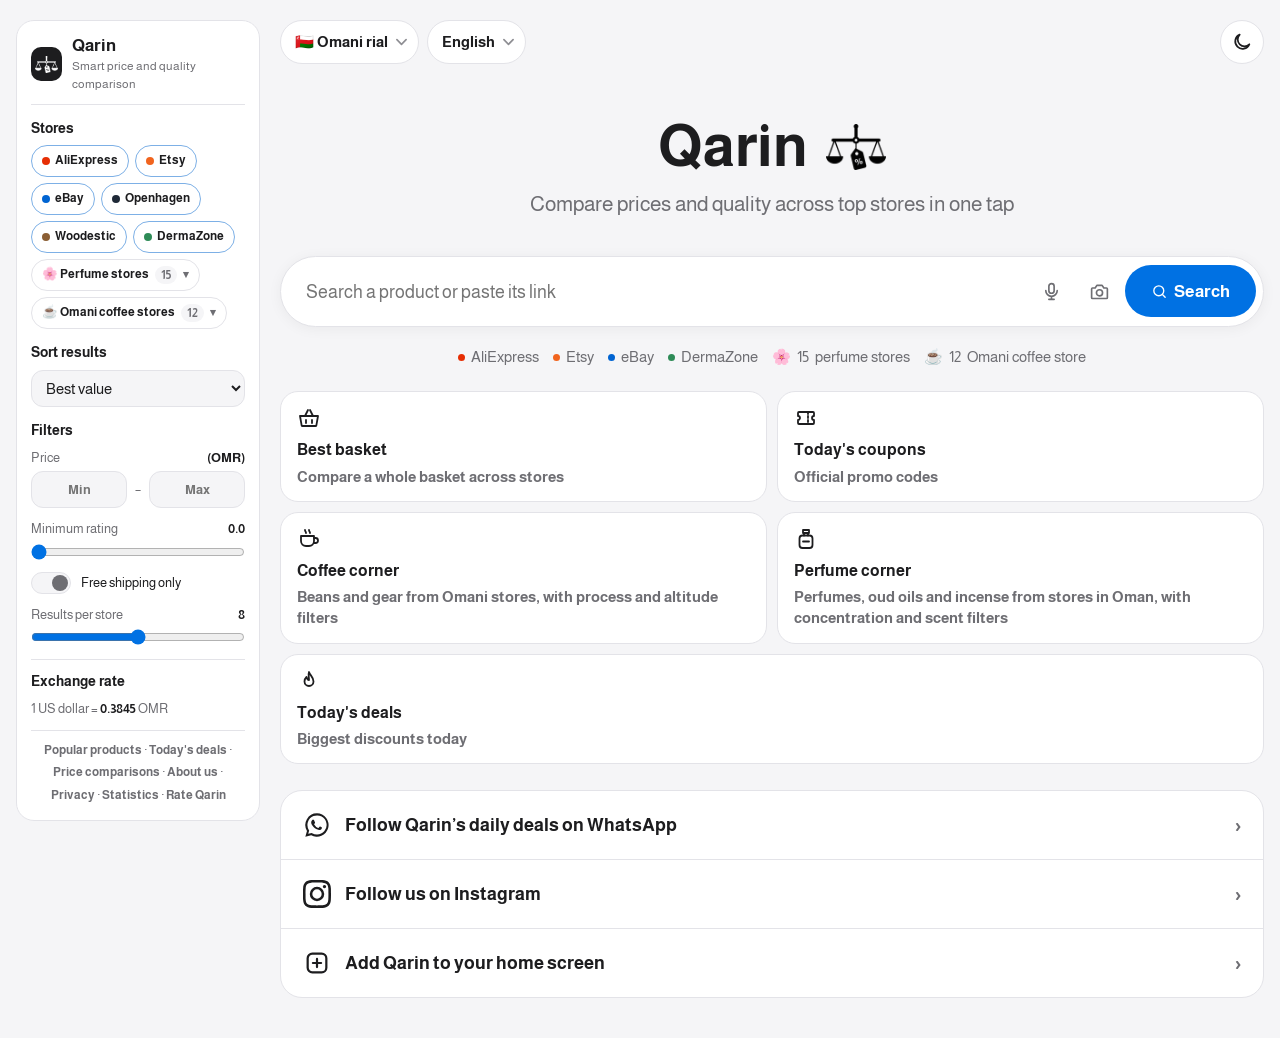
==== index.html @ decebd00 "Exclusive store codes: coupons_local.json is pinned at the top of the coupons page and shown on that" ====
<!doctype html>
<html lang="ar" dir="rtl">
<head>
<meta charset="utf-8">
<meta name="viewport" content="width=device-width,initial-scale=1,viewport-fit=cover">
<meta name="mitgo-verification" content="ad1a1e9a-a5c5-4615-ae72-e39fe8fcf711" />
<style>:root{color-scheme:light;box-sizing:border-box;padding-top:env(safe-area-inset-top,0px);padding-bottom:env(safe-area-inset-bottom,0px)}html{scroll-padding-top:env(safe-area-inset-top,0px)}body{margin:0;padding:0;font:14px -apple-system,BlinkMacSystemFont,sans-serif;background:#fff;color:#000}img{max-width:100%}[hidden]:not([hidden=until-found i]){display:none!important}</style>
<title>قارِن | قارن أسعار علي إكسبريس وإيباي وإتسي بضغطة</title>
<meta name="description" content="قارِن: ابحث مرة وحدة وقارن الأسعار والجودة في علي إكسبرس وإيباي وإتسي، واحصل على الخيار الأفضل.">
<link rel="canonical" href="https://abtkar2011-bot.github.io/Qarin/">
<script type="application/ld+json">{"@context": "https://schema.org", "@type": "WebSite", "name": "قارِن", "alternateName": "Qarin", "url": "https://abtkar2011-bot.github.io/Qarin/", "inLanguage": "ar", "potentialAction": {"@type": "SearchAction", "target": "https://abtkar2011-bot.github.io/Qarin/?q={search_term_string}", "query-input": "required name=search_term_string"}}</script>
<meta property="og:title" content="قارِن — قارن الأسعار في علي إكسبرس وإيباي وإتسي">
<meta property="og:description" content="ابحث بالعربي مرة وحدة، وقارن الأسعار والتقييمات في ملايين المنتجات، واحصل على الخيار الأفضل.">
<meta property="og:image" content="https://abtkar2011-bot.github.io/Qarin/icons/icon-512.png">
<meta property="og:url" content="https://abtkar2011-bot.github.io/Qarin/">
<meta property="og:locale" content="ar_AR">
<link rel="preconnect" href="https://fonts.googleapis.com">
<link rel="preconnect" href="https://fonts.gstatic.com" crossorigin>
<link rel="stylesheet" href="https://fonts.googleapis.com/css2?family=Almarai:wght@300;400;700;800&display=swap">
<link rel="manifest" href="manifest.webmanifest">
<meta name="theme-color" content="#F5F5F7" media="(prefers-color-scheme: light)">
<meta name="theme-color" content="#000000" media="(prefers-color-scheme: dark)">
<script>try{var qt=localStorage.getItem('qarin.theme');if(qt==='light'||qt==='dark'){document.documentElement.setAttribute('data-theme',qt);document.querySelectorAll('meta[name="theme-color"]').forEach(function(m){m.content=qt==='dark'?'#000000':'#F5F5F7';});}}catch(e){}</script>
<link rel="icon" href="icons/favicon-32.png?v=5" sizes="32x32" type="image/png">
<link rel="apple-touch-icon" sizes="180x180" href="https://abtkar2011-bot.github.io/Qarin/icons/apple-touch-icon.png?v=5">
<meta name="apple-mobile-web-app-capable" content="yes">
<meta name="mobile-web-app-capable" content="yes">
<meta name="apple-mobile-web-app-title" content="قارِن">
<meta name="apple-mobile-web-app-status-bar-style" content="default">
<style>
/* التخطيط: شريط فلاتر ثابت على اليمين + منطقة نتائج؛ على الجوال تصبح الفلاتر درجًا منزلقًا */
:root {
  --bg: #F5F5F7;
  --surface: #FFFFFF;
  --surface-2: #F5F5F7;
  --fg: #1D1D1F;
  --muted: #6E6E73;
  --line: #E3E3E8;
  --accent: #0071E3;
  --accent-strong: #0066CC;
  --hot: #BF4800;
  --pink: #6E6E73;
  --gold: #1D1D1F;
  --good: #248A3D;
  --bad: #D70015;
  --notice-bg: #FFFFFF;
  --notice-fg: #424245;
  --notice-line: #E3E3E8;
  --best-1: #FFFFFF;
  --best-2: #FFFFFF;
  --best-line: #0071E3;
  --reason-bg: #F5F5F7;
  --reason-fg: #424245;
  --skel-1: #EDEDF0;
  --skel-2: #F7F7F9;
  --star-off: #D2D2D7;
  --star-on: #1D1D1F;
  --tint-1: #F2F2F5;
  --tint-2: #F2F2F5;
  --tint-3: #F2F2F5;
  --tint-4: #F2F2F5;
  --scrim: rgba(0, 0, 0, 0.32);
  --shadow: 0 1px 2px rgba(0, 0, 0, 0.04);
  --shadow-hover: 0 10px 30px rgba(0, 0, 0, 0.10);
  --glass: rgba(255, 255, 255, 0.82);
  --mark-filter: brightness(0);
  --logo-bg: #1D1D1F;
  --font: 'Almarai', -apple-system, BlinkMacSystemFont, 'Segoe UI', 'Noto Sans Arabic', Tahoma, sans-serif;
  --radius: 18px;
}
@media (prefers-color-scheme: dark) {
  :root:not([data-theme="light"]) {
    --bg: #000000; --surface: #1C1C1E; --surface-2: #2C2C2E; --fg: #F5F5F7; --muted: #A1A1A6;
    --line: #38383A; --accent: #2997FF; --accent-strong: #2997FF; --hot: #FF9F0A; --pink: #A1A1A6; --gold: #F5F5F7;
    --good: #30D158; --bad: #FF453A; --notice-bg: #1C1C1E; --notice-fg: #D1D1D6; --notice-line: #38383A;
    --best-1: #1C1C1E; --best-2: #1C1C1E; --best-line: #2997FF; --reason-bg: #2C2C2E; --reason-fg: #D1D1D6;
    --skel-1: #1C1C1E; --skel-2: #2C2C2E; --star-off: #48484A; --star-on: #F5F5F7; --tint-1: #2C2C2E; --tint-2: #2C2C2E;
    --tint-3: #2C2C2E; --tint-4: #2C2C2E; --scrim: rgba(0, 0, 0, 0.6);
    --shadow: none; --shadow-hover: 0 10px 30px rgba(0, 0, 0, 0.5); --glass: rgba(44, 44, 46, 0.82);
    --mark-filter: none; --logo-bg: #2C2C2E;
    color-scheme: dark;
  }
}
:root[data-theme="dark"] {
  --bg: #000000; --surface: #1C1C1E; --surface-2: #2C2C2E; --fg: #F5F5F7; --muted: #A1A1A6;
  --line: #38383A; --accent: #2997FF; --accent-strong: #2997FF; --hot: #FF9F0A; --pink: #A1A1A6; --gold: #F5F5F7;
  --good: #30D158; --bad: #FF453A; --notice-bg: #1C1C1E; --notice-fg: #D1D1D6; --notice-line: #38383A;
  --best-1: #1C1C1E; --best-2: #1C1C1E; --best-line: #2997FF; --reason-bg: #2C2C2E; --reason-fg: #D1D1D6;
  --skel-1: #1C1C1E; --skel-2: #2C2C2E; --star-off: #48484A; --star-on: #F5F5F7; --tint-1: #2C2C2E; --tint-2: #2C2C2E;
  --tint-3: #2C2C2E; --tint-4: #2C2C2E; --scrim: rgba(0, 0, 0, 0.6);
  --shadow: none; --shadow-hover: 0 10px 30px rgba(0, 0, 0, 0.5); --glass: rgba(44, 44, 46, 0.82);
  --mark-filter: none; --logo-bg: #2C2C2E;
  color-scheme: dark;
}

* { box-sizing: border-box; }
body { background: var(--bg); color: var(--fg); font-family: var(--font); font-size: 15px; line-height: 1.6; }
button, input, select { font: inherit; color: inherit; }
a { color: inherit; }
:focus-visible { outline: 2px solid var(--accent); outline-offset: 2px; }
.num, .price, .kpi b, td.n { font-variant-numeric: tabular-nums; }

.app {
  direction: rtl; max-width: 1360px; margin: 0 auto;
  padding-block: 20px 40px;
  padding-left: max(16px, env(safe-area-inset-left, 0px));
  padding-right: max(16px, env(safe-area-inset-right, 0px));
  display: grid; grid-template-columns: 244px minmax(0, 1fr); gap: 20px; align-items: start;
}
.main { min-width: 0; display: flex; flex-direction: column; gap: 16px; }

/* ---------- الشريط الجانبي ---------- */
.sidebar {
  position: sticky; top: calc(env(safe-area-inset-top, 0px) + 16px);
  background: var(--surface); border: 1px solid var(--line); border-radius: var(--radius);
  padding: 14px; display: flex; flex-direction: column; gap: 12px;
  max-height: calc(100vh - 32px); overflow-y: auto; scrollbar-width: thin;
}
.side-head { display: flex; align-items: center; justify-content: space-between; gap: 10px; padding-bottom: 10px; border-bottom: 1px solid var(--line); }
.brand { display: flex; align-items: center; gap: 10px; }
.brand .logo { width: 34px; height: 34px; border-radius: 10px; display: grid; place-items: center; font-size: 22px; background: var(--logo-bg); }
.brand .logo img { width: 23px; height: auto; display: block; }
.h1-mark { height: .8em; width: auto; vertical-align: -0.06em; margin-inline-start: .12em; filter: var(--mark-filter); }
.brand b { display: block; font-size: 1.05rem; font-weight: 700; line-height: 1.3; }
.brand small { display: block; font-size: 0.72rem; color: var(--muted); }
.icon-btn { display: none; width: 36px; height: 36px; border-radius: 10px; border: 1px solid var(--line); background: var(--surface-2); cursor: pointer; }
.side-sec { display: flex; flex-direction: column; gap: 6px; }
.side-sec h3 { margin: 0; font-size: 0.88rem; font-weight: 700; }
.side-sec .field + .field, .side-sec .field + .switch, .side-sec .switch + .field { margin-top: 4px; }
/* المتاجر: حبوب صغيرة تلتف (٨ متاجر بدون ما يطول الشريط الجانبي) */
.checks { display: flex; flex-wrap: wrap; gap: 6px; }
.check {
  position: relative; display: inline-flex; align-items: center; gap: 5px; padding: 5px 10px; border: 1px solid var(--line);
  border-radius: 999px; cursor: pointer; font-size: 0.78rem; font-weight: 600; background: var(--surface); white-space: nowrap;
}
/* المربع نفسه شفاف ومغطي الحبة كاملة (الضغط في أي مكان يشغّل/يطفي المتجر) */
.check input { position: absolute; inset: 0; width: 100%; height: 100%; margin: 0; opacity: 0; cursor: pointer; }
.check:has(input:checked) { border-color: color-mix(in srgb, var(--accent) 45%, var(--line)); }
.check:has(input:not(:checked)) { color: var(--muted); background: var(--surface-2); text-decoration: line-through; }
.check:has(input:not(:checked)) .dot { opacity: .35; }
.check:has(input:focus-visible) { outline: 2px solid var(--accent); outline-offset: 2px; }
.check-group { flex-basis: 100%; }
.check-group > summary { list-style: none; cursor: pointer; display: inline-flex; align-items: center; gap: 6px; padding: 5px 10px; border: 1px solid var(--line); border-radius: 999px; font-size: 0.78rem; font-weight: 600; background: var(--surface); }
.check-group > summary::-webkit-details-marker { display: none; }
.check-group > summary::after { content: '▾'; color: var(--muted); font-size: 0.7rem; }
.check-group[open] > summary::after { content: '▴'; }
.check-group > summary b { background: var(--surface-2); color: var(--muted); border-radius: 999px; padding: 0 6px; font-size: 0.72rem; }
.check-group:has(input:not(:checked)) > summary b { background: color-mix(in srgb, var(--accent) 15%, transparent); color: var(--accent); }
.check-group > .checks { margin-top: 6px; }
.check .dot { width: 8px; height: 8px; border-radius: 50%; flex: none; }
select {
  width: 100%; padding: 8px 10px; border-radius: 12px; border: 1px solid var(--line); background: var(--surface-2);
}
.field { display: flex; flex-direction: column; gap: 2px; font-size: 0.84rem; }
.field > span { display: flex; justify-content: space-between; color: var(--muted); }
.field > span b { color: var(--fg); }
input[type="range"] { width: 100%; accent-color: var(--accent); margin: 2px 0; }
.pr-row { display: flex; align-items: center; gap: 8px; }
.pr-in { flex: 1; min-width: 0; width: 100%; padding: 7px 8px; border-radius: 12px; border: 1px solid var(--line); background: var(--surface-2); color: var(--fg); font: inherit; font-weight: 700; text-align: center; }
.pr-in:focus { outline: 2px solid var(--accent); outline-offset: 1px; }
.pr-dash { color: var(--muted); flex: none; }
.pr-clear { align-self: flex-start; border: 0; background: transparent; color: var(--accent-strong); font: inherit; font-size: 0.82rem; font-weight: 700; cursor: pointer; padding: 2px 0; }
.partner-bar { display: flex; align-items: center; justify-content: space-between; gap: 12px; background: var(--surface); border: 1px solid var(--line); border-radius: 16px; padding: 10px 12px 10px 14px; }
.partner-bar .pb-t { display: flex; align-items: center; gap: 10px; min-width: 0; }
.partner-bar .pb-t i { width: 10px; height: 10px; border-radius: 50%; flex: none; }
.partner-bar .pb-t b { display: block; font-size: 0.95rem; }
.partner-bar .pb-t small { display: block; font-size: 0.8rem; color: var(--muted); line-height: 1.4; }
.partner-bar a { flex: none; background: var(--accent); color: #fff; text-decoration: none; font-weight: 700; font-size: 0.88rem; padding: 8px 16px; border-radius: 999px; }
.pr-note { display: flex; align-items: center; gap: 8px; flex-wrap: wrap; background: var(--surface); border: 1px solid var(--line); border-radius: 12px; padding: 8px 12px; font-size: 0.9rem; }
.pr-note button { border: 0; background: var(--accent); color: #fff; border-radius: 99px; padding: 4px 12px; font: inherit; font-size: 0.82rem; font-weight: 700; cursor: pointer; }
.range-ends { display: flex; justify-content: space-between; align-items: center; font-size: 0.78rem; color: var(--muted); }
.range-ends b { color: var(--accent-strong); font-size: 0.88rem; }
.switch { display: flex; align-items: center; gap: 10px; cursor: pointer; font-size: 0.84rem; }
.switch input { position: absolute; opacity: 0; width: 1px; height: 1px; }
.switch .track { width: 40px; height: 22px; border-radius: 99px; background: var(--surface-2); border: 1px solid var(--line); position: relative; flex: none; transition: background 0.15s; }
.switch .track::after { content: ""; position: absolute; top: 2px; right: 2px; width: 16px; height: 16px; border-radius: 50%; background: var(--muted); transition: transform 0.15s, background 0.15s; }
.switch input:checked + .track { background: var(--accent); border-color: var(--accent); }
.switch input:checked + .track::after { transform: translateX(-18px); background: #fff; }
.switch input:focus-visible + .track { outline: 2px solid var(--accent); outline-offset: 2px; }
.rate-box { background: var(--surface-2); border: 0; border-radius: 14px; padding: 10px 12px; font-size: 0.86rem; line-height: 1.9; }
.side-fx { padding-top: 10px; border-top: 1px solid var(--line); }
.side-fx .rate-box { background: transparent; padding: 0; font-size: 0.8rem; line-height: 1.5; color: var(--muted); }
.side-fx .rate-box b { color: var(--fg); }
.rate-box small { color: var(--muted); display: block; line-height: 1.5; }
.src-row { display: flex; justify-content: space-between; align-items: center; padding: 5px 0; border-bottom: 1px solid var(--line); font-size: 0.88rem; }
.src-row:last-child { border-bottom: 0; }
.pill-demo { padding: 2px 10px; border-radius: 999px; font-size: 0.74rem; font-weight: 700; background: var(--reason-bg); color: var(--reason-fg); }
.hint { margin: 4px 0 0; font-size: 0.78rem; color: var(--muted); line-height: 1.6; }
.scrim { display: none; }

/* ---------- الواجهة الرئيسية ---------- */
.hero { position: relative; padding: 14px 16px 2px; color: var(--fg); text-align: center; }
.hero h1 { margin: 0 0 6px; font-size: 3rem; font-weight: 700; line-height: 1.2; text-wrap: balance; }
.hero p { margin: 0 auto 6px; font-size: 1.15rem; color: var(--muted); max-width: 46ch; line-height: 1.65; text-wrap: pretty; }
.hero .chips { display: flex; flex-wrap: wrap; justify-content: center; gap: 8px; }
.hero .chip { background: var(--surface); border: 1px solid var(--line); color: var(--fg); padding: 4px 13px; border-radius: 999px; font-size: 0.86rem; font-weight: 600; display: inline-flex; align-items: center; gap: 7px; }
.hero .chip i { width: 7px; height: 7px; border-radius: 50%; }
.top-bar { display: flex; align-items: center; justify-content: space-between; gap: 10px; }
.top-sel { display: flex; gap: 8px; min-width: 0; }
.mini-sel { display: block; min-width: 0; }
.mini-sel select { -webkit-appearance: none; appearance: none; display: block; width: auto; min-width: 0; max-width: 44vw; font: inherit; font-size: 0.86rem; font-weight: 600; color: var(--fg); border: 1px solid var(--line); border-radius: 999px; padding: 7px 12px 7px 28px; cursor: pointer; text-overflow: ellipsis;
  background: var(--surface) url("data:image/svg+xml,%3Csvg xmlns='http://www.w3.org/2000/svg' viewBox='0 0 12 8'%3E%3Cpath d='M1 1.5 6 6.5l5-5' fill='none' stroke='%238E8E93' stroke-width='1.8' stroke-linecap='round' stroke-linejoin='round'/%3E%3C/svg%3E") no-repeat left 11px center / 11px 8px; }
.mini-sel select { field-sizing: content; }
@supports not (field-sizing: content) { #langSel { width: 7.6em; } #curSel { width: 10.2em; } }
html[dir="ltr"] .mini-sel select { padding: 7px 28px 7px 12px; background-position: right 11px center; }
.src-line { display: flex; flex-wrap: wrap; justify-content: center; align-items: center; gap: 4px 14px; font-size: 0.84rem; color: var(--muted); margin-top: -4px; }
.src-line > span { display: inline-flex; align-items: center; gap: 6px; }
.src-line .src-n { flex-basis: 100%; justify-content: center; }
.follow { background: var(--surface); border: 1px solid var(--line); border-radius: 18px; overflow: hidden; margin-top: 4px; }
.follow-list { display: flex; flex-direction: column; }
.follow-list a { display: flex; align-items: center; gap: 12px; padding: 14px 16px; color: var(--fg); text-decoration: none; font-weight: 700; font-size: 0.95rem; }
.follow-list a + a { border-top: 1px solid var(--line); }
.follow-list a svg { width: 22px; height: 22px; flex: none; color: var(--fg); }
.follow-list a::after { content: "‹"; margin-inline-start: auto; color: var(--muted); font-size: 1.3rem; line-height: 1; }
html[dir="ltr"] .follow-list a::after { content: "›"; }
.follow-list a:active { background: var(--surface-2); }
.pre-search .filters-toggle { display: none !important; }
.theme-btn { flex: none; width: 38px; height: 38px; border-radius: 50%; border: 1px solid var(--line); background: var(--surface); color: var(--fg); display: grid; place-items: center; cursor: pointer; padding: 0; transition: transform .2s ease; }
.theme-btn:active { transform: scale(.92); }
.theme-btn svg { width: 19px; height: 19px; }
.hero-links { display: flex; flex-wrap: wrap; justify-content: center; gap: 8px; margin-top: 14px; }

.search-row { display: flex; gap: 14px; align-items: flex-end; flex-wrap: wrap; }
.search {
  flex: 1 1 420px; min-width: 0; display: flex; align-items: center; gap: 4px; padding: 5px; border-radius: 999px;
  background: var(--surface); border: 1px solid var(--line); box-shadow: 0 2px 14px rgba(0, 0, 0, 0.05); transition: border-color .15s, box-shadow .15s;
}
.search:focus-within { border-color: var(--accent); box-shadow: 0 0 0 3px rgba(0, 113, 227, 0.16); }
.search input:focus, .search input:focus-visible { outline: none; }
.search input {
  flex: 1; min-width: 0; padding: 10px 14px; border-radius: 999px; border: 0;
  background: transparent; font-size: 1.05rem;
}
.btn-primary {
  border: 0; border-radius: 999px; padding: 0 22px; font-weight: 600; font-size: 1rem; color: #FFFFFF; cursor: pointer;
  background: var(--accent); white-space: nowrap; display: inline-flex; align-items: center; justify-content: center; gap: 6px;
}
.btn-primary:hover { filter: brightness(1.08); }
.search .btn-primary { height: 44px; min-width: 44px; }
.btn-primary svg, .filters-toggle svg, .dock svg { width: 17px; height: 17px; flex: none; }
.currency { display: flex; flex-direction: column; gap: 6px; flex: 0 1 auto; }
.currency .lbl { font-size: 0.85rem; font-weight: 700; color: var(--muted); }
html[dir="ltr"] .app, html[dir="ltr"] .dock, html[dir="ltr"] .cmp-bar, html[dir="ltr"] .modal, html[dir="ltr"] .toast { direction: ltr; }
.cur-sel { font: inherit; font-weight: 700; padding: 10px 14px; border-radius: 14px; background: var(--surface); color: var(--fg); border: 1px solid var(--line); cursor: pointer; min-width: 190px; }
.seg { display: flex; padding: 4px; gap: 4px; border-radius: 14px; background: var(--surface); border: 1px solid var(--line); }
.seg button { border: 0; background: transparent; padding: 9px 14px; border-radius: 10px; cursor: pointer; font-weight: 700; white-space: nowrap; color: var(--muted); }
.seg button[aria-checked="true"] { background: var(--fg); color: var(--surface); }
.suggest { display: flex; align-items: center; gap: 8px; flex-wrap: wrap; }
.suggest > span { color: var(--muted); font-size: 0.9rem; font-weight: 700; }
.chips-row { display: flex; flex-wrap: wrap; gap: 8px; }
.chip-btn { padding: 6px 14px; border-radius: 999px; border: 1px solid var(--line); background: var(--surface); cursor: pointer; font-weight: 600; font-size: 0.9rem; }
.chip-btn:hover, .chip-btn.on { border-color: var(--accent); color: var(--accent-strong); }
.filters-toggle { display: none; align-items: center; gap: 6px; margin-inline-start: auto; padding: 7px 14px; border-radius: 999px; border: 1px solid var(--line); background: var(--surface); font-weight: 700; cursor: pointer; }

/* ---------- حالة البحث ---------- */
.status { background: var(--surface); border: 1px solid var(--line); border-radius: 16px; padding: 12px 16px; display: flex; flex-direction: column; gap: 6px; }
.status.done { flex-direction: row; align-items: center; gap: 8px; font-weight: 700; font-size: 0.92rem; }
.status .row { display: flex; align-items: center; gap: 10px; font-size: 0.92rem; }
.status .ok { color: var(--good); font-weight: 700; }
.spinner { width: 16px; height: 16px; border-radius: 50%; border: 2px solid var(--line); border-top-color: var(--accent); animation: spin 0.8s linear infinite; flex: none; }
@keyframes spin { to { transform: rotate(360deg); } }
.status.warn { background: var(--notice-bg); border-color: var(--notice-line); color: var(--notice-fg); }

/* ---------- العناوين والتنبيهات ---------- */
.section-title { display: flex; align-items: baseline; gap: 10px; flex-wrap: wrap; }
.section-title h2 { margin: 0; font-size: 1.45rem; font-weight: 700; text-wrap: balance; }
.section-title span { color: var(--muted); font-size: 0.95rem; }
.notice { display: flex; gap: 10px; align-items: flex-start; background: var(--notice-bg); border: 1px solid var(--notice-line); color: var(--notice-fg); border-radius: 14px; padding: 10px 14px; font-size: 0.9rem; line-height: 1.7; }
.empty { background: var(--surface); border: 1px dashed var(--line); border-radius: 16px; padding: 22px; text-align: center; color: var(--muted); }

/* ---------- الخيار الأفضل ---------- */
.best-card {
  display: grid; grid-template-columns: 300px minmax(0, 1fr); gap: 22px;
  background: var(--surface); border: 0; border-radius: 24px; padding: 18px; box-shadow: var(--shadow);
}
.best-card .img { position: relative; border-radius: 16px; background: var(--surface-2); overflow: hidden; min-height: 210px; max-width: 100%; }
.best-card .img img { width: 100%; height: 100%; object-fit: cover; display: block; }
.best-card .body { min-width: 0; display: flex; flex-direction: column; gap: 8px; align-items: flex-start; }
.ribbon { display: inline-block; color: var(--hot); font-weight: 600; font-size: 0.92rem; }
.best-card h3 { margin: 4px 0 0; font-size: 1.35rem; font-weight: 700; line-height: 1.5; text-wrap: balance; }
.reason { color: var(--reason-fg); background: var(--reason-bg); border-radius: 12px; padding: 8px 12px; font-size: 0.92rem; }
.best-card .row { display: flex; flex-wrap: wrap; gap: 8px 18px; align-items: center; }
.big-price { font-size: 2rem; font-weight: 700; color: var(--fg); }
.best-card .meta { color: var(--muted); font-size: 0.9rem; }

/* ---------- الإحصاءات ---------- */
.kpis { display: grid; grid-template-columns: repeat(4, minmax(0, 1fr)); gap: 14px; }
.kpi { background: var(--surface); border: 1px solid var(--line); border-radius: var(--radius); padding: 14px 16px; display: flex; gap: 12px; align-items: center; min-width: 0; }
.kpi .ico { display: none; }
.kpi small { display: block; color: var(--muted); font-size: 0.82rem; font-weight: 600; }
.kpi b { display: block; font-size: 1.22rem; font-weight: 700; }
.kpi em { font-style: normal; color: var(--muted); font-size: 0.78rem; }

/* ---------- التبويبات ---------- */
.tabs { display: flex; gap: 6px; border-bottom: 1px solid var(--line); overflow-x: auto; }
.tab { border: 0; background: transparent; padding: 10px 14px; font-weight: 600; font-size: 1rem; color: var(--muted); cursor: pointer; border-bottom: 2px solid transparent; white-space: nowrap; }
.tab[aria-selected="true"] { color: var(--fg); border-bottom-color: var(--fg); }
.panel { display: none; }
.panel.on { display: block; }

/* ---------- بطاقات المنتجات ---------- */
.grid { display: grid; grid-template-columns: repeat(auto-fill, minmax(232px, 1fr)); gap: 16px; margin-top: 14px; }
.pcard { position: relative; display: flex; flex-direction: column; background: var(--surface); border: 1px solid transparent; border-radius: var(--radius); overflow: hidden; box-shadow: var(--shadow); transition: transform 0.18s ease, box-shadow 0.18s ease; min-width: 0; }
@media (hover: hover) { .pcard:hover { transform: translateY(-3px); box-shadow: var(--shadow-hover); } }
.pcard.is-best { border-color: var(--best-line); }
.pcard .img { position: relative; aspect-ratio: 4 / 3; max-width: 100%; overflow: hidden; background: var(--surface-2); }
.pcard .img img { width: 100%; height: 100%; object-fit: cover; display: block; }
.plat { position: absolute; top: 10px; right: 10px; display: inline-flex; align-items: center; gap: 6px; padding: 3px 10px; border-radius: 999px; font-size: 0.76rem; font-weight: 600; background: var(--glass); color: var(--fg); -webkit-backdrop-filter: saturate(180%) blur(14px); backdrop-filter: saturate(180%) blur(14px); box-shadow: 0 1px 3px rgba(0, 0, 0, 0.10); }
.plat i, .pstore i, .src-line i, .dot-i { width: 7px; height: 7px; border-radius: 50%; flex: none; display: inline-block; }
.plat.inline { position: static; background: var(--surface-2); box-shadow: none; -webkit-backdrop-filter: none; backdrop-filter: none; }
.pstore { display: flex; align-items: center; gap: 6px; font-size: 0.76rem; font-weight: 600; color: var(--muted); }
.disc { position: absolute; top: 10px; left: 10px; background: var(--glass); color: var(--hot); -webkit-backdrop-filter: blur(14px); backdrop-filter: blur(14px); box-shadow: 0 1px 3px rgba(0, 0, 0, 0.10); direction: ltr; padding: 3px 9px; border-radius: 999px; font-size: 0.78rem; font-weight: 700; }
.disc.static { position: static; background: transparent; box-shadow: none; padding: 0; -webkit-backdrop-filter: none; backdrop-filter: none; }
.badges { position: absolute; bottom: 8px; right: 8px; left: 8px; display: flex; flex-wrap: wrap; gap: 6px; }
.badge { padding: 3px 10px; border-radius: 999px; font-size: 0.74rem; font-weight: 600; color: var(--fg); background: var(--glass); -webkit-backdrop-filter: saturate(180%) blur(14px); backdrop-filter: saturate(180%) blur(14px); box-shadow: 0 1px 3px rgba(0, 0, 0, 0.10); }
.badge.best { color: var(--hot); }
.pbody { padding: 12px 14px 14px; display: flex; flex-direction: column; gap: 7px; flex: 1; }
.ptitle { font-weight: 600; font-size: 0.95rem; line-height: 1.55; min-height: 2.9em; display: -webkit-box; -webkit-line-clamp: 2; -webkit-box-orient: vertical; overflow: hidden; }
.rating { display: flex; align-items: center; gap: 6px; font-size: 0.85rem; color: var(--muted); flex-wrap: wrap; }
.rating b { color: var(--fg); }
.stars { --r: 0%; position: relative; display: inline-block; font-size: 15px; line-height: 1; letter-spacing: 1px; }
.stars::before { content: "★★★★★"; color: var(--star-off); }
.stars::after { content: "★★★★★"; position: absolute; top: 0; right: 0; width: var(--r); overflow: hidden; color: var(--star-on); white-space: nowrap; }
.prices { display: flex; align-items: baseline; gap: 8px; flex-wrap: wrap; }
.price { font-size: 1.25rem; font-weight: 700; color: var(--fg); }
.old { color: var(--muted); text-decoration: line-through; font-size: 0.85rem; }
.native { color: var(--muted); font-size: 0.78rem; }
.meta-line { display: flex; gap: 4px 12px; flex-wrap: wrap; font-size: 0.8rem; color: var(--muted); }
.meta-line > span { white-space: nowrap; }
.meta-line .free { color: var(--good); font-weight: 700; }
.rating .ok { color: var(--good); }
.pf { display: flex; flex-wrap: wrap; gap: 4px; font-size: 0.76rem; }
.pf > span { background: var(--surface-2, #F2F2F7); color: var(--fg); border-radius: 999px; padding: 2px 8px; white-space: nowrap; }
.pf > span.c { font-weight: 700; }
.pf > span.u { background: none; color: var(--muted); padding-inline: 2px; }
.score { display: flex; align-items: center; gap: 8px; font-size: 0.78rem; color: var(--muted); }
.bar { flex: 1; height: 5px; background: var(--surface-2); border-radius: 99px; overflow: hidden; }
.bar span { display: block; height: 100%; border-radius: 99px; background: var(--fg); opacity: .75; }
.score b { color: var(--fg); font-size: 0.85rem; }
a.shop-btn { margin-top: auto; display: block; text-align: center; text-decoration: none; font-weight: 600; padding: 9px 12px; border-radius: 999px; font-size: 0.9rem; background: var(--accent); color: #FFFFFF; transition: filter 0.15s ease; }
a.shop-btn:hover { filter: brightness(1.1); }
.best-card a.shop-btn { display: block; padding: 12px 20px; font-size: 1rem; margin-top: 0; }
.best-card .acts-row { display: grid; grid-template-columns: 1fr 1fr; gap: 8px; width: 100%; margin-top: 4px; }
.best-card .acts-row a.shop-btn { grid-column: 1 / -1; order: -1; }
.best-card .acts-row .cart-btn, .best-card .acts-row .share-btn { width: 100%; margin: 0; padding: 11px 12px; border-radius: 999px; }
.skeleton .img, .skeleton .line { background: linear-gradient(90deg, var(--skel-1) 25%, var(--skel-2) 50%, var(--skel-1) 75%); background-size: 200% 100%; animation: shimmer 1.2s infinite; }
.skeleton .line { height: 12px; border-radius: 6px; }
@keyframes shimmer { 0% { background-position: 200% 0; } 100% { background-position: -200% 0; } }

/* ---------- مقارنة المنصات ---------- */
.plat-grid { display: grid; grid-template-columns: repeat(4, minmax(0, 1fr)); gap: 14px; margin-top: 14px; }
.plat-card { background: var(--surface); border: 1px solid var(--line); border-radius: var(--radius); overflow: hidden; min-width: 0; }
.plat-card.winner { border: 2px solid var(--best-line); }
.plat-card .head { border-bottom: 1px solid var(--line); padding: 12px 16px; font-weight: 700; font-size: 1.1rem; display: flex; justify-content: space-between; align-items: center; flex-wrap: wrap; gap: 4px 8px; min-height: 58px; }
.plat-card .head > span:first-child { white-space: nowrap; display: inline-flex; align-items: center; gap: 8px; }
.plat-card .head small { font-weight: 600; font-size: 0.76rem; opacity: 0.85; }
.winner-tag { background: var(--surface-2); color: var(--hot); font-size: 0.74rem; font-weight: 700; padding: 3px 10px; border-radius: 999px; }
.plat-card .stats { padding: 6px 16px 14px; }
.stat { display: flex; justify-content: space-between; gap: 8px; padding: 7px 0; border-bottom: 1px dashed var(--line); font-size: 0.9rem; color: var(--muted); }
.stat b { color: var(--fg); }
.top-item { margin-top: 10px; font-size: 0.82rem; color: var(--muted); line-height: 1.6; }
.top-item b { color: var(--fg); display: block; }
.bars-wrap { display: grid; grid-template-columns: 1fr 1fr; gap: 14px; margin-top: 14px; }
.bars { background: var(--surface); border: 1px solid var(--line); border-radius: var(--radius); padding: 16px 18px; min-width: 0; }
.bars h4 { margin: 0 0 6px; font-size: 1rem; font-weight: 700; }
.bar-row { display: grid; grid-template-columns: 92px minmax(0, 1fr) 90px; gap: 10px; align-items: center; margin: 10px 0; font-size: 0.88rem; }
.bar-row .track { height: 14px; background: var(--surface-2); border-radius: 99px; overflow: hidden; }
.bar-row .fill { height: 100%; border-radius: 99px; }
.bar-row b { text-align: left; }

/* ---------- الجدول ---------- */
.table-wrap { overflow-x: auto; margin-top: 14px; border: 1px solid var(--line); border-radius: 16px; background: var(--surface); }
table { width: 100%; border-collapse: collapse; font-size: 0.88rem; min-width: 860px; }
th, td { padding: 9px 10px; text-align: right; border-bottom: 1px solid var(--line); vertical-align: middle; }
th { background: var(--surface-2); font-weight: 700; white-space: nowrap; position: sticky; top: 0; }
th button { border: 0; background: transparent; font-weight: 700; cursor: pointer; padding: 0; }
th button::after { content: " ↕"; color: var(--muted); font-weight: 400; }
th button[data-dir="1"]::after { content: " ↑"; color: var(--accent); }
th button[data-dir="-1"]::after { content: " ↓"; color: var(--accent); }
tr:last-child td { border-bottom: 0; }
td img { width: 52px; height: 39px; object-fit: cover; border-radius: 8px; display: block; }
td.title { min-width: 220px; font-weight: 600; }
td .bar { width: 80px; display: inline-block; vertical-align: middle; margin-inline-start: 6px; }
td a { color: var(--accent-strong); font-weight: 700; text-decoration: none; white-space: nowrap; }

.footer { text-align: center; color: var(--muted); margin: 10px auto 0; max-width: 640px; display: flex; flex-direction: column; gap: 8px; padding-bottom: 6px; }
.foot-links { font-size: 0.78rem; line-height: 1.9; }
.foot-links a { white-space: nowrap; }
.foot-note { margin: 0; font-size: 0.68rem; line-height: 1.7; opacity: 0.7; }

/* ---------- أزرار البطاقة: المفضلة والمقارنة ---------- */
.card-acts { position: absolute; top: 10px; left: 10px; display: flex; gap: 6px; z-index: 2; }
.card-acts button { width: 32px; height: 32px; border-radius: 50%; border: 0; cursor: pointer; font-size: 16px; display: grid; place-items: center;
  background: var(--glass); color: var(--fg); -webkit-backdrop-filter: saturate(180%) blur(14px); backdrop-filter: saturate(180%) blur(14px); box-shadow: 0 1px 3px rgba(0,0,0,0.12); }
.card-acts button svg { width: 17px; height: 17px; }
.card-acts button.on { background: var(--fg); color: var(--surface); }
.card-acts button.fav.on { background: var(--glass); color: var(--bad); }
.pcard .img .disc { left: auto; right: 10px; top: 10px; }
.xcode { margin-top: 4px; font-size: .8rem; font-weight: 700; color: #1E8E3E; }
.xcode b { background: rgba(52,199,89,.12); border: 1px dashed #34C759; border-radius: 6px; padding: 0 6px; letter-spacing: .5px; }
.hist { display: flex; flex-wrap: wrap; align-items: center; gap: 4px 10px; margin-top: 4px; font-size: 0.8rem; font-weight: 700; }
.hist .h-good { color: var(--good); }
.hist .h-bad { color: var(--bad); }
.hist .spark-wrap { display: inline-flex; align-items: center; gap: 6px; color: var(--muted); font-weight: 500; }
.hist .spark { width: 96px; height: 24px; color: var(--accent); flex: none; }
.fav-fab.has-drop { position: relative; }
.fav-fab.has-drop::after { content: ''; position: absolute; top: 6px; inset-inline-end: 6px; width: 10px; height: 10px; border-radius: 50%; background: #FF3B30; box-shadow: 0 0 0 2px var(--bg); }
.drop-badge { display: inline-block; margin-top: 4px; padding: 2px 10px; border-radius: 999px; background: var(--tint-1); color: var(--good); font-weight: 700; font-size: 0.8rem; }
.no-real { background: var(--notice-bg); border: 1px solid var(--notice-line); color: var(--notice-fg); border-radius: 14px; padding: 10px 14px; font-size: 0.92rem; }

/* ---------- الشريط السفلي والنوافذ ---------- */
.dock { position: fixed; z-index: 60; left: max(16px, env(safe-area-inset-left, 0px)); bottom: calc(16px + env(safe-area-inset-bottom, 0px));
  display: flex; flex-direction: column; gap: 8px; align-items: flex-start; direction: rtl; }
.dock button { display: inline-flex; align-items: center; gap: 6px; cursor: pointer; font: inherit; font-weight: 600; padding: 9px 15px; border-radius: 999px; background: var(--glass); color: var(--fg); border: 1px solid var(--line); -webkit-backdrop-filter: saturate(180%) blur(20px); backdrop-filter: saturate(180%) blur(20px); box-shadow: 0 4px 18px rgba(0, 0, 0, 0.08); }
.dock button .num { min-width: 20px; padding: 0 6px; border-radius: 99px; background: var(--surface-2); font-size: .8rem; line-height: 20px; text-align: center; }
.cmp-bar { position: fixed; z-index: 61; right: 50%; transform: translateX(50%); bottom: calc(16px + env(safe-area-inset-bottom, 0px));
  display: none; gap: 10px; align-items: center; background: var(--fg); color: var(--bg); padding: 8px 10px 8px 16px; border-radius: 999px;
  box-shadow: var(--shadow-hover); direction: rtl; max-width: calc(100vw - 32px); }
.cmp-bar.on { display: flex; white-space: nowrap; }
body.cmp-on .dock { bottom: calc(78px + env(safe-area-inset-bottom, 0px)); }
.cmp-bar button { border: 0; cursor: pointer; font: inherit; font-weight: 700; border-radius: 999px; padding: 8px 14px; }
.cmp-bar .go { background: var(--accent); color: #FFFFFF; }
.cmp-bar .clear { background: transparent; color: inherit; opacity: 0.8; }
.modal { position: fixed; inset: 0; z-index: 80; background: var(--scrim); display: none; align-items: center; justify-content: center; padding: 16px; direction: rtl; }
.modal.on { display: flex; }
.modal .box { background: var(--surface); color: var(--fg); border-radius: 22px; width: min(560px, 100%); max-height: calc(100vh - 32px); overflow: auto; padding: 20px; box-shadow: var(--shadow-hover); }
.modal .box.wide { width: min(920px, 100%); }
.modal h3 { margin: 0 0 10px; font-size: 1.3rem; font-weight: 700; }
.modal .x { float: left; border: 0; background: var(--surface-2); width: 34px; height: 34px; border-radius: 50%; cursor: pointer; font-size: 16px; }
.stars-pick { display: flex; gap: 6px; direction: ltr; justify-content: center; margin: 10px 0 14px; }
.stars-pick button { border: 0; background: none; font-size: 40px; cursor: pointer; color: var(--star-off); padding: 0; line-height: 1; }
.stars-pick button.on { color: var(--gold); }
.opts { display: flex; gap: 8px; flex-wrap: wrap; margin: 8px 0 14px; }
.opts button { border: 1px solid var(--line); background: var(--surface-2); border-radius: 999px; padding: 8px 16px; cursor: pointer; font: inherit; font-weight: 700; }
.opts button.on { background: var(--fg); color: var(--surface); border-color: var(--fg); }
.modal textarea { width: 100%; min-height: 80px; border-radius: 14px; border: 1px solid var(--line); background: var(--surface-2); padding: 10px 12px; font: inherit; color: inherit; resize: vertical; }
.modal .send { width: 100%; margin-top: 12px; padding: 12px; font-size: 1.05rem; }
.modal .muted { color: var(--muted); font-size: 0.88rem; }
.fav-row { display: grid; grid-template-columns: 56px minmax(0, 1fr) auto; gap: 10px; align-items: center; padding: 10px 0; border-bottom: 1px solid var(--line); }
.fav-row img { width: 56px; height: 42px; object-fit: cover; border-radius: 8px; }
.fav-row .t { font-weight: 700; font-size: 0.9rem; overflow: hidden; text-overflow: ellipsis; white-space: nowrap; }
.fav-row .sub { font-size: 0.82rem; color: var(--muted); }
.fav-row .acts { display: flex; gap: 6px; }
.fav-row .acts a, .fav-row .acts button { border: 1px solid var(--line); background: var(--surface-2); border-radius: 10px; padding: 6px 10px; font: inherit; font-size: 0.82rem; font-weight: 700; color: inherit; text-decoration: none; cursor: pointer; }
.up { color: var(--bad); font-weight: 700; } .down { color: var(--good); font-weight: 700; }
.cmp-table { width: 100%; min-width: 0; border-collapse: collapse; font-size: 0.9rem; }
.cmp-table th { position: static; width: 110px; }
.cmp-table td { text-align: center; }
.cmp-table td.win { background: var(--tint-1); font-weight: 700; }
.cmp-table img { width: 100%; max-width: 140px; height: 100px; object-fit: cover; border-radius: 10px; margin: 0 auto; }
.cmp-scroll { overflow-x: auto; }
.cmp-scroll table { min-width: 0; table-layout: fixed; }
.cmp-table td { word-break: break-word; }
/* الجدول التفصيلي: كل الأعمدة، بحجم أصغر عشان يطلع كامل بدون تمرير لليسار */
table.dt { min-width: 0; font-size: .76rem; }
.dt th, .dt td { padding: 7px 5px; }
.dt th { white-space: normal; line-height: 1.2; font-size: .72rem; }
.dt th button { font-size: .72rem; }
.dt td.c-img img { width: 40px; height: 40px; }
.dt td.c-prod { min-width: 110px; }
.dt .t { font-weight: 600; line-height: 1.3; display: -webkit-box; -webkit-line-clamp: 3; -webkit-box-orient: vertical; overflow: hidden; word-break: break-word; }
.dt .plat.inline { font-size: .66rem; padding: 3px 7px; line-height: 1.2; white-space: normal; text-align: center; display: inline-block; }
.dt td.n { white-space: nowrap; }
.dt td .bar { width: 30px; margin-inline-start: 4px; }
.dt .c-go a { font-size: .74rem; }
.dt .lbl { display: none; }
.sr { position: absolute; width: 1px; height: 1px; overflow: hidden; clip: rect(0 0 0 0); white-space: nowrap; }
@media (max-width: 640px) {
  .table-wrap { overflow: visible; }
  .dt, .dt thead, .dt tbody { display: block; width: 100%; }
  .dt thead tr { display: flex; flex-wrap: wrap; gap: 6px; padding: 10px; border-bottom: 1px solid var(--line); }
  .dt thead th { position: static; padding: 0; border: 0; background: none; }
  .dt thead th:not(.s) { display: none; }
  .dt thead th.s button { padding: 6px 12px; border-radius: 999px; background: var(--surface-2); border: 1px solid var(--line); font-size: .8rem; }
  .dt tbody tr { display: grid; grid-template-columns: repeat(3, minmax(0, 1fr)); gap: 8px 10px; padding: 12px; border-bottom: 1px solid var(--line); }
  .dt tbody tr:last-child { border-bottom: 0; }
  .dt tbody td { display: block; padding: 0; border: 0; white-space: normal; }
  .dt tbody td.c-img { grid-column: 3; grid-row: 1; }
  .dt tbody td.c-prod { grid-column: 1 / 3; grid-row: 1; font-size: .85rem; }
  .dt tbody td.c-go { grid-column: 1 / -1; }
  .dt td.c-img img { width: 64px; height: 64px; margin-inline-start: auto; }
  .dt .lbl { display: block; font-size: .72rem; color: var(--muted); font-weight: 600; margin-bottom: 2px; }
  .dt .c-go a { display: block; text-align: center; padding: 9px; border-radius: 10px; background: var(--surface-2); border: 1px solid var(--line); }
  .cmp-table { font-size: .78rem; }
  .cmp-table th { width: 64px; }
  .cmp-table img { height: 70px; }
}
.toast { position: fixed; z-index: 90; top: calc(16px + env(safe-area-inset-top, 0px)); right: 50%; transform: translateX(50%); background: var(--fg); color: var(--bg);
  padding: 10px 18px; border-radius: 999px; font-weight: 700; box-shadow: var(--shadow-hover); display: none; direction: rtl; max-width: calc(100vw - 32px); text-align: center; }
.toast.on { display: block; }
.ask-rate { display: flex; gap: 10px; align-items: center; justify-content: space-between; flex-wrap: wrap; background: var(--surface);
  border: 1px solid var(--line); border-radius: 16px; padding: 12px 16px; font-weight: 600; }
.ask-rate button { border: 0; cursor: pointer; font: inherit; font-weight: 700; border-radius: 999px; padding: 8px 16px; background: var(--accent); color: #FFFFFF; }
.footer a { color: var(--muted); font-weight: 600; text-decoration: none; }
.footer a:hover { color: var(--fg); text-decoration: underline; }
.wa-btn { display: inline-flex; align-items: center; gap: 7px; padding: 8px 16px; border-radius: 999px; background: var(--surface); color: var(--fg); border: 1px solid var(--line); font-weight: 600; font-size: 0.9rem; text-decoration: none; }
.wa-btn svg { width: 18px; height: 18px; color: var(--muted); }
.wa-btn:hover { border-color: var(--muted); }
.inst-bar { position: fixed; z-index: 65; left: 50%; bottom: calc(14px + env(safe-area-inset-bottom, 0px)); transform: translateX(-50%); width: min(560px, calc(100% - 24px)); display: flex; align-items: center; gap: 12px; padding: 12px 10px 12px 14px; border-radius: 20px; background: var(--glass); color: var(--fg); border: 1px solid var(--line); -webkit-backdrop-filter: saturate(180%) blur(20px); backdrop-filter: saturate(180%) blur(20px); box-shadow: 0 12px 40px rgba(0,0,0,.14); animation: ibIn .4s ease-out; direction: rtl; }
.inst-bar img { width: 46px; height: 46px; border-radius: 11px; flex: none; }
.inst-bar .ib-txt { flex: 1; min-width: 0; display: flex; flex-direction: column; gap: 2px; }
.inst-bar b { font-size: 15px; }
.inst-bar small { font-size: 12.5px; color: var(--muted); }
.inst-bar .ib-go { flex: none; border: 0; border-radius: 999px; padding: 9px 16px; font: inherit; font-weight: 600; color: #FFFFFF; background: var(--accent); cursor: pointer; }
.inst-bar .ib-x { flex: none; border: 0; background: transparent; color: var(--muted); font-size: 18px; cursor: pointer; padding: 6px; }
.btn-copy { display: inline-block; text-decoration: none; margin: 10px 0 0 6px; border: 0; border-radius: 999px; padding: 10px 18px; font: inherit; font-weight: 600; color: #fff; background: var(--accent); cursor: pointer; }
@keyframes ibIn { from { opacity: 0; transform: translate(-50%, 24px); } to { opacity: 1; transform: translate(-50%, 0); } }
.footer .etsy-note { font-size: 0.62rem; opacity: 0.55; }
.foot-legal { display: flex; flex-direction: column; gap: 6px; }
.pre-search .foot-legal { display: none; }
#status:empty, #results:empty { display: none; }
.side-links { font-size: 0.74rem; line-height: 1.9; color: var(--muted); text-align: center; padding-top: 8px; border-top: 1px solid var(--line); }
.side-links a { color: var(--muted); text-decoration: none; font-weight: 600; white-space: nowrap; }
.side-links a:hover { color: var(--fg); text-decoration: underline; }
.dock .rate-fab, .dock.only-rate { display: none; }
@media (min-width: 921px) {
  .foot-links { display: none; }
  .pre-search .footer { display: none; }
  /* الآيباد والكمبيوتر: عناصر أكبر تعبّي الشاشة */
  .hero { padding-top: 26px; }
  .hero h1 { font-size: 3.6rem; }
  .hero p { font-size: 1.3rem; margin-bottom: 10px; }
  .search { padding: 7px; }
  .search input { font-size: 1.15rem; padding: 13px 18px; }
  .search .btn-primary { height: 52px; min-width: 52px; padding: 0 26px; font-size: 1.08rem; }
  .img-btn { width: 50px; height: 50px; }
  .img-btn svg { width: 24px; height: 24px; }
  .src-line { font-size: 0.95rem; }
  .tools-row { gap: 14px; }
  .tools-row .tool-btn { padding: 24px 24px 22px; border-radius: 22px; gap: 5px; }
  .tools-row .tool-btn svg { width: 38px; height: 38px; margin-bottom: 8px; }
  .tools-row .tool-btn span { font-size: 1.25rem; }
  .tools-row .tool-btn small { font-size: 0.95rem; }
  .tools-row { grid-template-columns: repeat(4, minmax(0, 1fr)); }
  .tools-row .tool-coffee { grid-column: auto; }
  .follow { border-radius: 22px; }
  .follow-list a { padding: 20px 22px; font-size: 1.1rem; gap: 14px; }
  .follow-list a svg { width: 28px; height: 28px; }
  .mini-sel select { font-size: 0.95rem; padding: 9px 14px 9px 30px; }
  html[dir="ltr"] .mini-sel select { padding: 9px 30px 9px 14px; }
  .theme-btn { width: 44px; height: 44px; }
  .theme-btn svg { width: 22px; height: 22px; }
  .pre-search .main { gap: 22px; }
}
#installSteps ol { margin: 8px 0 0; padding-inline-start: 22px; line-height: 2; }

/* ---------- السلة المتعددة ---------- */
.basket-box { display: flex; flex-direction: column; gap: 8px; background: var(--surface); border: 1px solid var(--line); border-radius: 20px; padding: 12px 14px; }
.basket-box b { font-size: 1rem; }
.basket-box small { color: var(--muted); }
.basket-form { display: flex; gap: 8px; }
.basket-form input { flex: 1; min-width: 0; padding: 11px 14px; border-radius: 14px; border: 1px solid var(--line); background: var(--surface); font-size: 1rem; }
.bk-grid { display: grid; grid-template-columns: repeat(auto-fill, minmax(280px, 1fr)); gap: 14px; }
.bk-card { background: var(--surface); border: 1px solid var(--line); border-radius: 20px; overflow: hidden; display: flex; flex-direction: column; min-width: 0; }
.bk-card.win { border: 2px solid var(--best-line); }
.bk-head { border-bottom: 1px solid var(--line); padding: 12px 16px; font-weight: 700; font-size: 1.05rem; display: flex; justify-content: space-between; align-items: center; gap: 8px; flex-wrap: wrap; }
.bk-row { display: grid; grid-template-columns: 54px minmax(0, 1fr) auto; gap: 10px; align-items: center; padding: 10px 14px; border-bottom: 1px dashed var(--line); text-decoration: none; color: inherit; }
.bk-row img { width: 54px; height: 54px; object-fit: cover; border-radius: 10px; background: var(--surface-2); }
.bk-row .it { font-size: 0.78rem; color: var(--accent-strong); font-weight: 700; }
.bk-row .tt { font-size: 0.85rem; font-weight: 600; overflow: hidden; display: -webkit-box; -webkit-line-clamp: 2; -webkit-box-orient: vertical; }
.bk-row .pr { font-weight: 700; white-space: nowrap; }
.bk-row.miss { color: var(--muted); grid-template-columns: 54px minmax(0, 1fr); }
.bk-row.miss span:first-child { width: 54px; height: 54px; border-radius: 10px; background: var(--surface-2); display: grid; place-items: center; font-size: 22px; }
.bk-total { padding: 12px 16px; display: flex; justify-content: space-between; align-items: baseline; margin-top: auto; background: var(--surface-2); }
.bk-total b { font-size: 1.35rem; color: var(--fg); }
.bk-note { font-size: 0.85rem; color: var(--muted); }
.bk-mix { background: var(--surface); border: 1px solid var(--line); border-radius: 20px; padding: 14px 16px; }

/* ---------- الأولوية والأقسام والروابط ---------- */
.prio-bar { display: flex; flex-direction: column; gap: 10px; background: var(--surface); border: 1px solid var(--line); border-radius: 18px; padding: 12px; }
.prio-head { display: flex; align-items: center; justify-content: space-between; gap: 8px; min-height: 34px; }
.prio-head > span { font-weight: 700; font-size: 0.95rem; }
.prio-seg { display: grid; grid-template-columns: repeat(5, minmax(0, 1fr)); gap: 2px; padding: 3px; border-radius: 12px; background: var(--surface-2); }
.prio-seg button { border: 0; background: transparent; color: var(--fg); border-radius: 9px; padding: 8px 4px; min-height: 40px; font: inherit; font-weight: 700; font-size: 0.84rem; line-height: 1.25; cursor: pointer; }
.prio-seg button[aria-checked="true"] { background: var(--surface); box-shadow: 0 1px 4px rgba(0, 0, 0, 0.12); }
.link-box { display: flex; gap: 12px; align-items: center; background: var(--tint-2); border: 1px solid var(--line); border-radius: 16px; padding: 10px 14px; }
.link-box img { width: 56px; height: 56px; object-fit: cover; border-radius: 10px; flex: none; }
.link-box div { min-width: 0; font-size: 0.9rem; }
.link-box small { display: block; color: var(--muted); overflow: hidden; text-overflow: ellipsis; white-space: nowrap; }
.with-ship { font-size: 0.82rem; color: var(--muted); }
.with-ship b { color: var(--fg); }

/* ---------- سلة المستخدم ---------- */
.pcard .cart-btn { margin-top: auto; }
.pcard a.shop-btn { margin-top: 6px; }
.cart-btn { margin-top: 6px; width: 100%; border: 0; background: var(--surface-2); color: var(--fg); border-radius: 999px; padding: 8px 10px; font: inherit; font-weight: 600; font-size: 0.88rem; cursor: pointer; }
.pre-search .prio-bar { display: none; }
.img-btn { flex: none; border: 0; background: transparent; color: var(--muted); border-radius: 50%; width: 44px; height: 44px; padding: 0; cursor: pointer; display: inline-flex; align-items: center; justify-content: center; }
.img-btn svg { width: 21px; height: 21px; }
.mic-btn.on { background: transparent; color: var(--bad); animation: micPulse 1.1s ease-in-out infinite; }
@keyframes micPulse { 0%, 100% { opacity: 1; } 50% { opacity: 0.35; } }
.tools-row { display: grid; grid-template-columns: repeat(2, minmax(0, 1fr)); gap: 10px; }
.tools-row .tool-coffee { grid-column: auto; }
.cb { font-size: 0.76rem; color: var(--muted); }
.cb.good, .cb.store { color: #0A7EA4; }
.cb small { color: var(--muted); font-size: 0.7rem; }
.cb .why { color: var(--muted); }
.cf-bar { background: var(--surface); border: 1px solid var(--line); border-radius: 18px; padding: 14px 14px 10px; display: grid; gap: 10px; min-width: 0; }
.cf-head { display: flex; align-items: baseline; justify-content: space-between; gap: 8px; flex-wrap: wrap; }
.cf-head b { font-size: 1rem; }
.cf-head span { color: var(--muted); font-size: 0.8rem; }
.cf-row { display: grid; gap: 6px; min-width: 0; }
.cf-k { font-size: 0.78rem; font-weight: 700; color: var(--muted); }
.cf-chips { display: flex; gap: 6px; overflow-x: auto; scrollbar-width: none; padding-bottom: 2px; min-width: 0; }
.cf-chips::-webkit-scrollbar { display: none; }
.cf-chip { flex: none; display: inline-flex; align-items: center; gap: 5px; padding: 6px 11px; border-radius: 999px; border: 1px solid var(--line); background: var(--surface-2); color: var(--fg); font: inherit; font-size: 0.8rem; font-weight: 600; cursor: pointer; white-space: nowrap; }
.cf-chip i { font-style: normal; color: var(--muted); font-size: 0.72rem; }
.cf-chip.on { background: var(--accent); border-color: var(--accent); color: #fff; }
.cf-chip.on i { color: rgba(255,255,255,.8); }
.coffee-head { display: grid; gap: 10px; }
.coffee-head h1 { margin: 0; font-size: 1.7rem; font-weight: 800; }
.coffee-head p { margin: 0; color: var(--muted); font-size: 0.9rem; }
.cf-back { justify-self: start; border: 0; background: none; color: var(--accent); font: inherit; font-size: 0.9rem; font-weight: 700; padding: 4px 0; cursor: pointer; }
.cf-quick { display: flex; gap: 6px; overflow-x: auto; scrollbar-width: none; min-width: 0; padding-bottom: 2px; }
.cf-quick::-webkit-scrollbar { display: none; }
body.coffee-view #platformChecks > .check, body.coffee-view .check-group > summary, body.coffee-view .check-group.pf-group { display: none !important; }
body.coffee-view .check-group > .checks { margin-top: 0; }
body.coffee-view .hero, body.coffee-view .search-row, body.coffee-view .src-line, body.coffee-view .tools-row, body.coffee-view .basket-box, body.coffee-view .follow { display: none !important; }
/* 🌸 قسم العطور: نفس فكرة قسم القهوة (متاجر العطور بس) */
body.perf-view #platformChecks > .check, body.perf-view .check-group > summary, body.perf-view .check-group.cf-group { display: none !important; }
body.perf-view .check-group > .checks { margin-top: 0; }
body.perf-view .hero, body.perf-view .search-row, body.perf-view .src-line, body.perf-view .tools-row, body.perf-view .basket-box, body.perf-view .follow { display: none !important; }
.cf-reset { background: var(--accent); color: #fff; border-color: var(--accent); font-weight: 700; }
.more-btn { display: block; margin: 16px auto 4px; padding: 12px 22px; font-weight: 700; }
/* 📷 نفس الشكل */
.vs-box { border: 2px solid var(--accent); border-radius: 22px; padding: 14px; background: var(--surface); display: flex; flex-direction: column; gap: 12px; }
.vs-head { display: flex; align-items: center; justify-content: space-between; gap: 10px; flex-wrap: wrap; }
.vs-head h2 { font-size: 17px; margin: 0; }
.vs-head span { color: var(--muted); font-size: 13px; }
.os-link { display: block; margin: 16px auto 4px; max-width: 560px; text-align: center; padding: 12px 16px; border: 1.5px dashed var(--line); border-radius: 16px; color: var(--fg); font-weight: 700; text-decoration: none; }
.os-link:hover { border-color: var(--accent); color: var(--accent); }
.vs-note { margin: 0; color: var(--muted); font-size: 13px; }
.vs-row { display: grid; grid-auto-flow: column; grid-auto-columns: minmax(150px, 44%); gap: 10px; overflow-x: auto; scroll-snap-type: x mandatory; padding-bottom: 6px; -webkit-overflow-scrolling: touch; }
@media (min-width: 760px) { .vs-row { grid-auto-columns: 190px; } }
.vs-card { scroll-snap-align: start; display: flex; flex-direction: column; gap: 6px; background: var(--bg); border: 1px solid var(--line); border-radius: 16px; padding: 8px; min-width: 0; }
.vs-img { position: relative; aspect-ratio: 1; border-radius: 12px; overflow: hidden; background: #fff; }
.vs-img img { width: 100%; height: 100%; object-fit: contain; }
.vs-card .vs-t { font-size: 13px; line-height: 1.35; display: -webkit-box; -webkit-line-clamp: 2; -webkit-box-orient: vertical; overflow: hidden; min-height: 2.7em; }
.vs-card .pstore { font-size: 12px; }
.vs-card .price { font-size: 15px; }
.vs-card .shop-btn { margin-top: auto; padding: 8px 10px; font-size: 13px; text-align: center; }
.pf .q { background: color-mix(in srgb, #eab308 16%, transparent); }
.pf .dupe { background: color-mix(in srgb, #d97706 16%, transparent); color: #b45309; font-weight: 700; }
.notice.cf-mode { display: flex; align-items: center; justify-content: space-between; gap: 10px; flex-wrap: wrap; }
.cf-exit { flex: none; border: 1px solid var(--line); background: var(--surface); color: var(--accent); border-radius: 999px; padding: 6px 12px; font: inherit; font-size: 0.82rem; font-weight: 700; cursor: pointer; }
.cf-note { margin: 0; font-size: 0.74rem; color: var(--muted); line-height: 1.6; }
.tools-row .tool-btn { display: flex; flex-direction: column; align-items: flex-start; gap: 3px; padding: 14px 16px; border-radius: 18px; text-align: start; min-width: 0; }
.tools-row .tool-btn svg { width: 24px; height: 24px; margin-bottom: 4px; }
.tools-row .tool-btn span { font-size: 0.98rem; font-weight: 700; }
.tools-row .tool-btn small { display: block; line-height: 1.4; }
.tool-btn { display: inline-flex; align-items: center; gap: 8px; padding: 9px 16px; border-radius: 999px; border: 1px solid var(--line); background: var(--surface); color: var(--fg); font: inherit; font-weight: 600; cursor: pointer; }
.tool-btn small { font-weight: 600; color: var(--muted); font-size: .78rem; }
.tool-btn[aria-expanded="true"] { background: var(--surface-2); border-color: var(--fg); }
.basket-box { background: var(--surface); border: 1px solid var(--line); border-radius: 18px; padding: 14px; margin-bottom: 14px; }
.bb-head { display: flex; flex-direction: column; gap: 2px; margin-bottom: 10px; }
.bb-head span { color: var(--muted); font-size: .85rem; }
.bb-inputs { display: grid; grid-template-columns: minmax(0, 1fr); gap: 8px; }
.bb-row { display: flex; align-items: center; gap: 8px; min-width: 0; }
.bb-n { width: 28px; height: 28px; border-radius: 50%; display: grid; place-items: center; background: var(--tint-1); color: var(--accent-strong); font-weight: 700; flex: none; }
.bb-field { flex: 1; min-width: 0; display: flex; align-items: center; gap: 2px; padding-inline-end: 4px; border-radius: 12px; border: 1px solid var(--line); background: var(--surface-2); transition: border-color .15s; }
.bb-field:focus-within { border-color: var(--accent); }
.bb-field.busy { opacity: .7; }
.bb-in { flex: 1 1 0; width: 100%; min-width: 0; padding: 10px 12px; border: 0; border-radius: 12px; background: transparent; color: var(--fg); font: inherit; }
.bb-in:focus, .bb-in:focus-visible { outline: none; }
.bb-ic { flex: none; width: 34px; height: 34px; border: 0; border-radius: 50%; background: transparent; color: var(--muted); display: grid; place-items: center; cursor: pointer; padding: 0; }
.bb-ic svg { width: 19px; height: 19px; }
.bb-ic.on { color: var(--bad); animation: micPulse 1.1s ease-in-out infinite; }
.bb-del { flex: none; width: 30px; border: 0; background: transparent; color: var(--muted); font-size: 16px; cursor: pointer; padding: 6px 0; text-align: center; }
.bb-sp { visibility: hidden; }
.bb-acts { display: flex; gap: 8px; flex-wrap: wrap; margin-top: 10px; }
.bsk .bk-card.win { border: 2px solid var(--best-line); }
.bk-card header { border-bottom: 1px solid var(--line); padding: 12px 14px; display: flex; align-items: center; flex-wrap: wrap; gap: 6px; }
.bk-card header b { flex: 1; font-size: 1.05rem; display: inline-flex; align-items: center; gap: 8px; }
.bk-tag { background: var(--surface-2); color: var(--hot); border-radius: 999px; padding: 3px 10px; font-size: .76rem; font-weight: 700; }
.bk-items { list-style: none; margin: 0; padding: 10px 12px; display: grid; gap: 10px; flex: 1; }
.bk-items li { display: flex; gap: 10px; align-items: center; }
.bk-items img { width: 54px; height: 54px; border-radius: 10px; object-fit: cover; flex: none; background: var(--surface-2); }
.bk-q { display: inline-block; font-size: .72rem; font-weight: 700; color: var(--accent-strong); background: var(--tint-1); border-radius: 999px; padding: 1px 8px; margin-bottom: 2px; }
.bk-t { display: -webkit-box; -webkit-line-clamp: 2; -webkit-box-orient: vertical; overflow: hidden; color: var(--fg); text-decoration: none; font-size: .82rem; font-weight: 600; line-height: 1.3; }
.bk-m { font-size: .8rem; color: var(--muted); }
.bk-m b { color: var(--fg); }
.bk-items li.miss { opacity: .6; }
.bk-items li > div { flex: 1; min-width: 0; }
.bk-ops { display: flex; gap: 6px; flex: none; align-self: center; }
.bk-ops button { border: 1px solid var(--line); background: var(--surface); color: var(--fg); border-radius: 999px; font: inherit; font-size: 0.76rem; font-weight: 700; cursor: pointer; padding: 5px 10px; line-height: 1.2; }
.bk-ops .bk-x { width: 28px; height: 28px; padding: 0; display: grid; place-items: center; color: var(--muted); font-size: 0.8rem; }
.bk-mine { display: inline-block; margin-inline-start: 6px; font-size: .68rem; font-weight: 700; color: var(--hot); }
.bk-items li.removed { opacity: 1; }
.bk-items li.removed .bk-m { color: var(--muted); }
.bk-undo { border: 0; background: transparent; color: var(--accent-strong); font: inherit; font-size: .8rem; font-weight: 700; cursor: pointer; padding: 0 4px; }
.bk-reset { border: 0; background: transparent; color: var(--accent-strong); font: inherit; font-size: .8rem; font-weight: 700; cursor: pointer; padding: 0 12px 10px; align-self: flex-start; }
.modal.sheet .box { width: min(560px, 100%); }
.sw-store { display: inline-flex; align-items: center; gap: 6px; font-size: .8rem; font-weight: 600; color: var(--muted); margin-inline-start: 6px; }
.sw-store i { width: 7px; height: 7px; border-radius: 50%; display: inline-block; }
.sw-sort { display: grid; grid-template-columns: repeat(3, minmax(0, 1fr)); gap: 2px; padding: 3px; border-radius: 12px; background: var(--surface-2); margin: 4px 0 10px; }
.sw-sort button { border: 0; background: transparent; color: var(--fg); border-radius: 9px; padding: 7px 4px; font: inherit; font-size: .84rem; font-weight: 700; cursor: pointer; }
.sw-sort button.on { background: var(--surface); box-shadow: 0 1px 4px rgba(0, 0, 0, 0.12); }
.sw-list { display: flex; flex-direction: column; gap: 8px; max-height: min(60vh, 520px); overflow-y: auto; }
.sw-item { display: grid; grid-template-columns: 56px minmax(0, 1fr) auto; gap: 10px; align-items: center; text-align: start; width: 100%; border: 1px solid var(--line); background: var(--surface); color: var(--fg); border-radius: 14px; padding: 8px 10px; font: inherit; cursor: pointer; }
.sw-item.on { border-color: var(--accent); box-shadow: 0 0 0 1px var(--accent) inset; }
.sw-item img { width: 56px; height: 56px; border-radius: 10px; object-fit: cover; background: var(--surface-2); }
.sw-item .t { font-size: .84rem; font-weight: 600; line-height: 1.35; display: -webkit-box; -webkit-line-clamp: 2; -webkit-box-orient: vertical; overflow: hidden; }
.sw-item .m { font-size: .76rem; color: var(--muted); margin-top: 2px; }
.sw-item .pr { font-weight: 700; white-space: nowrap; font-size: .92rem; }
.sw-item .cur { display: block; font-size: .68rem; color: var(--accent-strong); font-weight: 700; text-align: end; }
@media (max-width: 760px) { .modal.sheet { align-items: flex-end; padding: 0; } .modal.sheet .box { border-radius: 22px 22px 0 0; max-height: 86vh; padding-bottom: calc(20px + env(safe-area-inset-bottom, 0px)); } }
.bsk .bk-total { border-top: 1px solid var(--line); }
.bk-acts { display: flex; gap: 8px; padding: 0 12px 12px; }
.bk-acts button { flex: 1; border-radius: 12px; padding: 8px; font: inherit; font-weight: 700; cursor: pointer; border: 1px solid var(--line); background: var(--surface-2); color: var(--fg); }
.share-btn { margin-top: 6px; border: 1px solid var(--line); background: var(--surface-2); color: var(--fg); border-radius: 12px; padding: 8px 14px; font: inherit; font-weight: 700; cursor: pointer; white-space: nowrap; }
.cart-btn.on { background: var(--surface-2); color: var(--good); }

.cart-row .tt { color: inherit; text-decoration: none; }
.qty { display: flex; align-items: center; gap: 8px; margin-top: 6px; }
.qty button { width: 30px; height: 30px; border-radius: 8px; border: 1px solid var(--line); background: var(--surface-2); cursor: pointer; font: inherit; font-weight: 700; color: inherit; }
.cart-acts { display: flex; gap: 8px; padding: 12px 14px; flex-wrap: wrap; }
.cart-acts .btn-primary { flex: 1; padding: 10px 14px; }
.copy-btn { border: 1px solid var(--line); background: var(--surface-2); border-radius: 14px; padding: 10px 14px; font: inherit; font-weight: 700; cursor: pointer; color: inherit; }

/* ---------- متاجر الخليج (روابط بحث) ---------- */
.gulf { background: var(--surface); border: 1px solid var(--line); border-radius: 20px; padding: 16px 18px; }
.gulf h3 { margin: 0 0 4px; font-size: 1.15rem; font-weight: 700; }
.gulf p { margin: 0 0 12px; color: var(--muted); font-size: 0.88rem; }
.gulf-grid { display: flex; flex-wrap: wrap; gap: 8px; }
.gulf-grid a { display: inline-flex; align-items: center; gap: 6px; padding: 8px 14px; border-radius: 999px; border: 1px solid var(--line);
  background: var(--surface-2); color: var(--fg); text-decoration: none; font-weight: 700; font-size: 0.92rem; }
.gulf-grid a:hover { border-color: var(--accent); color: var(--accent-strong); }
.gulf-grid a small { color: var(--muted); font-weight: 600; font-size: 0.75rem; }

/* ---------- الشاشات الصغيرة ---------- */
@media (max-width: 1150px) {
  .plat-grid { grid-template-columns: repeat(2, minmax(0, 1fr)); }
  .kpis { grid-template-columns: repeat(2, minmax(0, 1fr)); }
}
@media (max-width: 920px) {
  .app { grid-template-columns: minmax(0, 1fr); }
  .sidebar {
    position: fixed; top: 0; bottom: 0; right: 0; z-index: 50; width: min(340px, 88vw); max-height: none;
    border-radius: 20px 0 0 20px; transform: translateX(105%); transition: transform 0.22s ease;
    padding-top: calc(16px + env(safe-area-inset-top, 0px)); padding-bottom: calc(16px + env(safe-area-inset-bottom, 0px));
    padding-right: max(16px, env(safe-area-inset-right, 0px));
  }
  .app.filters-open .sidebar { transform: none; box-shadow: var(--shadow-hover); }
  .app.filters-open .scrim { display: block; position: fixed; inset: 0; background: var(--scrim); z-index: 40; }
  .icon-btn { display: grid; place-items: center; }
  .filters-toggle { display: inline-flex; }
}
@media (max-width: 760px) {
  .dock { flex-direction: row; left: 50%; transform: translateX(-50%); gap: 6px; }
  .dock button { padding: 8px 12px; font-size: 0.85rem; white-space: nowrap; }
  body { padding-bottom: 64px; }
  body.cmp-on .dock { bottom: calc(78px + env(safe-area-inset-bottom, 0px)); }
  .hero { padding: 8px 4px 0; }
  .hero h1 { font-size: 2.4rem; }
  .hero p { font-size: 1rem; margin-bottom: 14px; }
  .hero .chip { font-size: 0.8rem; padding: 3px 11px; }
  .hero-links { gap: 6px; margin-top: 12px; }
  .wa-btn { font-size: 0.82rem; padding: 7px 12px; }
  .wa-btn svg { width: 16px; height: 16px; }
  .dock { background: var(--glass); border: 1px solid var(--line); border-radius: 999px; padding: 4px; -webkit-backdrop-filter: saturate(180%) blur(20px); backdrop-filter: saturate(180%) blur(20px); box-shadow: 0 6px 24px rgba(0, 0, 0, 0.10); }
  .dock button { background: transparent; border: 0; box-shadow: none; -webkit-backdrop-filter: none; backdrop-filter: none; }
  .search { padding: 4px; gap: 2px; }
  .search input { font-size: 1rem; padding: 9px 12px; }
  .search .btn-primary { height: 42px; min-width: 42px; width: 42px; padding: 0; }
  .img-btn { height: 40px; min-width: 36px; width: 36px; padding: 0; }
  .search input { padding-inline: 10px; }
  .hero p { font-size: 0.98rem; }
  .dock .rate-fab { display: none; }
  .dock.only-rate { display: none; }
  body:not(.pre-search) .hero p, body:not(.pre-search) .src-line, body:not(.pre-search) .tools-row { display: none; }
  .tools-row .tool-btn { padding: 13px 14px; }
  .prio-seg button { font-size: 0.78rem; padding: 7px 2px; }
  body:not(.pre-search) .hero { padding-top: 2px; }
  body:not(.pre-search) .hero h1 { font-size: 1.7rem; }
  .btn-primary { padding: 0 16px; }
  .currency { flex: 1 1 0; min-width: 0; }
  .cur-sel { min-width: 0; width: 100%; padding: 9px 10px; }
  .card-acts { top: 8px; left: 8px; gap: 4px; }
  .card-acts button { width: 30px; height: 30px; }
  .card-acts button svg { width: 15px; height: 15px; }
  .pbody { padding: 10px 11px 12px; gap: 6px; }
  .kpi { padding: 12px 14px; }
  .search .btn-primary { padding: 0 15px; }
  .search .btn-primary span { display: none; }
  .meta-line > span { white-space: normal; }
  a.shop-btn { font-size: 0.86rem; padding: 8px 10px; }
  .kpi b { font-size: 1.08rem; }
  .best-card { grid-template-columns: minmax(0, 1fr); }
  .bars-wrap { grid-template-columns: minmax(0, 1fr); }
  .grid { grid-template-columns: repeat(auto-fill, minmax(160px, 1fr)); gap: 10px; }
  .price { font-size: 1.1rem; }
  .search { flex-basis: 100%; }
}
@media (max-width: 520px) {
  .plat-grid { grid-template-columns: minmax(0, 1fr); }
  .kpis { gap: 10px; }
  .big-price { font-size: 1.6rem; }
}
@media (prefers-reduced-motion: reduce) {
  *, *::before, *::after { animation: none !important; transition: none !important; }
}
</style>
</head>
<body class="pre-search">

<div class="app" id="app" dir="rtl" lang="ar">
  <aside class="sidebar" id="sidebar" aria-label="الفلاتر والإعدادات">
    <div class="side-head">
      <div class="brand"><span class="logo"><img src="icons/logo-mark.png" alt=""></span><div><b>قارِن</b><small>مقارنة ذكية للأسعار والجودة</small></div></div>
      <button class="icon-btn" id="closeFilters" type="button" aria-label="إغلاق الفلاتر">✕</button>
    </div>

    <section class="side-sec">
      <h3>المنصات</h3>
      <div class="checks" id="platformChecks"></div>
    </section>

    <section class="side-sec">
      <h3>ترتيب النتائج</h3>
      <select id="sortSel" aria-label="ترتيب النتائج"></select>
    </section>

    <section class="side-sec">
      <h3>الفلاتر</h3>
      <div class="field">
        <span>السعر <b id="priceCur" class="num" data-noi18n></b></span>
        <div class="pr-row">
          <input type="text" id="priceMin" class="pr-in num" inputmode="decimal" enterkeyhint="done" autocomplete="off" placeholder="من" aria-label="أقل سعر">
          <span class="pr-dash">–</span>
          <input type="text" id="priceMax" class="pr-in num" inputmode="decimal" enterkeyhint="done" autocomplete="off" placeholder="إلى" aria-label="أعلى سعر">
        </div>
        <button type="button" class="pr-clear" id="priceClear" hidden>✕ مسح السعر</button>
      </div>
      <label class="field" for="minRating">
        <span>الحد الأدنى للتقييم <b id="minRatingVal" class="num">0.0</b></span>
        <input type="range" id="minRating" min="0" max="5" step="0.5" value="0">
      </label>
      <label class="switch" for="freeOnly">
        <input type="checkbox" id="freeOnly"><span class="track"></span><span>الشحن المجاني فقط</span>
      </label>
      <label class="field" for="limit">
        <span>عدد النتائج لكل منصة <b id="limitVal" class="num">8</b></span>
        <input type="range" id="limit" min="4" max="12" step="1" value="8">
      </label>
    </section>

    <section class="side-sec side-fx">
      <h3>سعر الصرف</h3>
      <div class="rate-box" id="rateBox"></div>
    </section>
    <nav class="side-links"><a href="searches.html">أشهر المنتجات</a> · <a href="deals.html">عروض اليوم</a> · <a href="compare/">مقارنات الأسعار</a> · <a href="about.html">من نحن</a> · <a href="privacy.html">الخصوصية</a> · <a href="stats.html">الإحصائيات</a> · <a href="#" class="rate-link">قيّم قارِن</a></nav>
  </aside>
  <div class="scrim" id="scrim"></div>

  <main class="main">
    <div class="top-bar">
      <div class="top-sel">
        <label class="mini-sel"><span class="sr" id="curLbl">عملة العرض</span><select id="curSel" class="cur-sel" aria-labelledby="curLbl"></select></label>
        <label class="mini-sel"><span class="sr" id="langLbl">اللغة</span><select id="langSel" class="cur-sel" aria-labelledby="langLbl" data-noi18n></select></label>
      </div>
      <button type="button" class="theme-btn" id="themeBtn" aria-label="الوضع الداكن" title="الوضع الداكن"></button>
    </div>
    <section class="coffee-head" id="coffeeHead" hidden aria-label="قسم القهوة">
      <button type="button" class="cf-back" id="cfBack">→ رجوع لقارِن</button>
      <h1>☕ قسم القهوة</h1>
      <p>محاصيل وأدوات من متاجر القهوة العمانية بس، مع فلاتر المعالجة والارتفاع والبلد والكولد برو</p>
      <form class="search" id="cfForm" role="search">
        <input type="search" id="cfQ" autocomplete="off" aria-label="ابحث في قسم القهوة" placeholder="ابحث عن محصول، محمصة أو أداة: قوجي، أدهم، V60">
        <button type="button" class="img-btn" id="cfImgBtn" aria-label="ابحث بصورة" title="ابحث بصورة"><svg viewBox="0 0 24 24" fill="none" stroke="currentColor" stroke-width="1.9" stroke-linecap="round" stroke-linejoin="round" aria-hidden="true"><path d="M4 8h3l2-3h6l2 3h3a1 1 0 0 1 1 1v10a1 1 0 0 1-1 1H4a1 1 0 0 1-1-1V9a1 1 0 0 1 1-1Z"/><circle cx="12" cy="13.5" r="3.5"/></svg></button>
        <input type="file" id="cfImgIn" accept="image/*" hidden>
        <button type="submit" class="btn-primary" aria-label="بحث"><svg viewBox="0 0 24 24" fill="none" stroke="currentColor" stroke-width="1.9" stroke-linecap="round" stroke-linejoin="round" aria-hidden="true"><circle cx="11" cy="11" r="7"/><path d="m20 20-3.5-3.5"/></svg><span>بحث</span></button>
      </form>
      <div class="cf-quick" id="cfQuick"><button type="button" class="cf-chip cf-reset" data-reset="coffee" hidden>↺ ابدأ من جديد</button></div>
    </section>
    <section class="coffee-head perf-head" id="perfHead" hidden aria-label="قسم العطور">
      <button type="button" class="cf-back" id="pfBack">→ رجوع لقارِن</button>
      <h1>🌸 قسم العطور</h1>
      <p>عطور ودهن عود وبخور من متاجر العطور في عمان بس، مع فلاتر النوع ولمن والتركيز والعائلة العطرية والحجم</p>
      <form class="search" id="pfForm" role="search">
        <input type="search" id="pfQ" autocomplete="off" aria-label="ابحث في قسم العطور" placeholder="ابحث عن عطر، ماركة أو نوتة: إنترلود، عود، مسك">
        <button type="button" class="img-btn" id="pfImgBtn" aria-label="ابحث بصورة" title="ابحث بصورة"><svg viewBox="0 0 24 24" fill="none" stroke="currentColor" stroke-width="1.9" stroke-linecap="round" stroke-linejoin="round" aria-hidden="true"><path d="M4 8h3l2-3h6l2 3h3a1 1 0 0 1 1 1v10a1 1 0 0 1-1 1H4a1 1 0 0 1-1-1V9a1 1 0 0 1 1-1Z"/><circle cx="12" cy="13.5" r="3.5"/></svg></button>
        <input type="file" id="pfImgIn" accept="image/*" hidden>
        <button type="submit" class="btn-primary" aria-label="بحث"><svg viewBox="0 0 24 24" fill="none" stroke="currentColor" stroke-width="1.9" stroke-linecap="round" stroke-linejoin="round" aria-hidden="true"><circle cx="11" cy="11" r="7"/><path d="m20 20-3.5-3.5"/></svg><span>بحث</span></button>
      </form>
      <div class="cf-quick" id="pfQuick"><button type="button" class="cf-chip cf-reset" data-reset="perfume" hidden>↺ ابدأ من جديد</button></div>
    </section>
    <header class="hero">
      <h1>قارِن <img class="h1-mark" src="icons/logo-mark.png" alt=""></h1>
      <p>قارن الأسعار والجودة في أشهر المتاجر بضغطة</p>
    </header>

    <div class="search-row">
      <form class="search" id="searchForm" role="search">
        <input type="search" id="q" autocomplete="off" aria-label="ابحث عن منتج"
               placeholder="ابحث عن منتج أو الصق رابطه">
        <button type="button" class="img-btn mic-btn" id="micBtn" aria-label="ابحث بالصوت" title="ابحث بالصوت" hidden><svg viewBox="0 0 24 24" fill="none" stroke="currentColor" stroke-width="1.9" stroke-linecap="round" stroke-linejoin="round" aria-hidden="true"><rect x="9" y="3" width="6" height="11" rx="3"/><path d="M5.5 11a6.5 6.5 0 0 0 13 0M12 17.5V21M9 21h6"/></svg></button>
        <button type="button" class="img-btn" id="imgBtn" aria-label="ابحث بصورة" title="ابحث بصورة"><svg viewBox="0 0 24 24" fill="none" stroke="currentColor" stroke-width="1.9" stroke-linecap="round" stroke-linejoin="round" aria-hidden="true"><path d="M4 8h3l2-3h6l2 3h3a1 1 0 0 1 1 1v10a1 1 0 0 1-1 1H4a1 1 0 0 1-1-1V9a1 1 0 0 1 1-1Z"/><circle cx="12" cy="13.5" r="3.5"/></svg></button>
        <input type="file" id="imgIn" accept="image/*" hidden>
        <button type="submit" class="btn-primary" aria-label="بحث"><svg viewBox="0 0 24 24" fill="none" stroke="currentColor" stroke-width="1.9" stroke-linecap="round" stroke-linejoin="round" aria-hidden="true"><circle cx="11" cy="11" r="7"/><path d="m20 20-3.5-3.5"/></svg><span>بحث</span></button>
      </form>
    </div>
    <div class="src-line" id="heroChips"></div>
    <div class="tools-row">
      <button type="button" class="tool-btn" id="basketToggle" aria-expanded="false" aria-controls="basketBox"><svg viewBox="0 0 24 24" fill="none" stroke="currentColor" stroke-width="1.8" stroke-linecap="round" stroke-linejoin="round" aria-hidden="true"><path d="M3 10h18l-1.6 9.2a1 1 0 0 1-1 .8H5.6a1 1 0 0 1-1-.8L3 10Z"/><path d="m8 10 3-6M16 10l-3-6M9 14v3M15 14v3"/></svg><span>أفضل سلة</span><small>قارن سلة كاملة بين المتاجر</small></button>
      <a class="tool-btn" href="coupons.html" style="text-decoration:none"><svg viewBox="0 0 24 24" fill="none" stroke="currentColor" stroke-width="1.8" stroke-linecap="round" stroke-linejoin="round" aria-hidden="true"><path d="M4 7a1 1 0 0 1 1-1h14a1 1 0 0 1 1 1v3a2 2 0 0 0 0 4v3a1 1 0 0 1-1 1H5a1 1 0 0 1-1-1v-3a2 2 0 0 0 0-4V7Z"/><path d="M14 6v12" stroke-dasharray="2 2"/></svg><span>كوبونات اليوم</span><small>أكواد خصم رسمية</small></a>
      <button type="button" class="tool-btn tool-coffee" id="coffeeTile"><svg viewBox="0 0 24 24" fill="none" stroke="currentColor" stroke-width="1.8" stroke-linecap="round" stroke-linejoin="round" aria-hidden="true"><path d="M4 9h13v5a5 5 0 0 1-5 5H9a5 5 0 0 1-5-5V9Z"/><path d="M17 11h1.5a2.5 2.5 0 0 1 0 5H17M8 3c0 1.5 1 1.5 1 3M12 3c0 1.5 1 1.5 1 3"/></svg><span>قسم القهوة</span><small>محاصيل وأدوات من متاجر عمانية، مع فلاتر المعالجة والارتفاع</small></button>
      <button type="button" class="tool-btn tool-coffee tool-perf" id="perfTile"><svg viewBox="0 0 24 24" fill="none" stroke="currentColor" stroke-width="1.8" stroke-linecap="round" stroke-linejoin="round" aria-hidden="true"><path d="M9 3h6v3H9z"/><path d="M10 6v2.5M14 6v2.5"/><rect x="5.5" y="8.5" width="13" height="12.5" rx="3"/><path d="M9 14.5h6"/></svg><span>قسم العطور</span><small>عطور ودهن عود وبخور من متاجر في عمان، مع فلاتر التركيز والعائلة</small></button>
      <a class="tool-btn" href="deals.html" style="text-decoration:none;grid-column:1/-1"><svg viewBox="0 0 24 24" fill="none" stroke="currentColor" stroke-width="1.8" stroke-linecap="round" stroke-linejoin="round" aria-hidden="true"><path d="M12 3c1 3.5 4.5 5 4.5 9.5a4.5 4.5 0 0 1-9 0c0-2 1-3.5 2-4.5.5 2 1.5 3 2.5 3 0-3-1-5.5 0-8Z"/></svg><span>عروض اليوم</span><small>أكبر التخفيضات اليوم</small></a>
    </div>
    <section class="basket-box" id="basketBox" hidden>
      <div class="bb-head"><b>أفضل سلة</b><span>اكتب كل منتج في خانة، ونطلع لك أفضل سلة من كل متجر لحاله</span></div>
      <div class="bb-inputs" id="basketInputs"></div>
      <input type="file" id="bbImgIn" accept="image/*" hidden>
      <div class="bb-acts"><button type="button" class="tool-btn" id="basketAdd">أضف منتج</button><button type="button" class="btn-primary" id="basketGo">دوّر أفضل سلة</button></div>
    </section>

    <div class="prio-bar">
      <div class="prio-head"><span>أولويتك</span><button type="button" class="filters-toggle" id="openFilters"><svg viewBox="0 0 24 24" fill="none" stroke="currentColor" stroke-width="1.9" stroke-linecap="round" stroke-linejoin="round" aria-hidden="true"><path d="M4 7h10M18 7h2M4 17h4M12 17h8"/><circle cx="16" cy="7" r="2"/><circle cx="10" cy="17" r="2"/></svg><span>الفلاتر</span></button></div>
      <div class="prio-seg" role="radiogroup" aria-label="أولويتك">
      <button type="button" role="radio" data-prio="0">الأرخص</button>
      <button type="button" role="radio" data-prio="1">أقرب للأرخص</button>
      <button type="button" role="radio" data-prio="2">متوازن</button>
      <button type="button" role="radio" data-prio="3">أقرب للجودة</button>
      <button type="button" role="radio" data-prio="4">الأجود</button>
      </div>
    </div>

    <div id="status"></div>
    <div id="results" class="main" style="gap:16px"></div>

    <section class="follow" aria-label="تابع قارِن">
      <div class="follow-list">
        <a href="https://whatsapp.com/channel/0029Vb9jfF32ER6lZlW2Qn2F" target="_blank" rel="noopener noreferrer"><svg viewBox="0 0 24 24" aria-hidden="true"><path fill="currentColor" d="M12 2a10 10 0 0 0-8.6 15.1L2 22l5-1.3A10 10 0 1 0 12 2Zm0 18.2a8.2 8.2 0 0 1-4.2-1.2l-.3-.2-3 .8.8-2.9-.2-.3A8.2 8.2 0 1 1 12 20.2Zm4.5-6.1c-.2-.1-1.5-.7-1.7-.8-.2-.1-.4-.1-.6.1l-.8 1c-.1.2-.3.2-.5.1a6.7 6.7 0 0 1-3.3-2.9c-.2-.4.2-.4.7-1.3.1-.2 0-.3 0-.4l-.8-1.9c-.2-.5-.4-.4-.6-.4h-.5c-.2 0-.4.1-.6.3a2.6 2.6 0 0 0-.8 1.9c0 1.1.8 2.2.9 2.4.1.2 1.6 2.5 3.9 3.5 1.5.6 2 .7 2.7.6.4-.1 1.3-.5 1.5-1.1.2-.5.2-1 .1-1.1l-.6-.2Z"/></svg><span>تابع عروض قارِن اليومية على واتساب</span></a>
        <a href="https://www.instagram.com/qarin_app/" target="_blank" rel="noopener noreferrer"><svg viewBox="0 0 24 24" aria-hidden="true"><path fill="currentColor" d="M12 2.2c3.2 0 3.6 0 4.8.1 3.3.1 4.8 1.7 4.9 4.9.1 1.3.1 1.6.1 4.8s0 3.6-.1 4.8c-.1 3.2-1.7 4.8-4.9 4.9-1.3.1-1.6.1-4.8.1s-3.6 0-4.8-.1c-3.3-.1-4.8-1.7-4.9-4.9-.1-1.3-.1-1.6-.1-4.8s0-3.6.1-4.8C2.4 4 3.9 2.4 7.2 2.3c1.3-.1 1.6-.1 4.8-.1ZM12 0C8.7 0 8.3 0 7.1.1 2.7.3.3 2.7.1 7.1 0 8.3 0 8.7 0 12s0 3.7.1 4.9c.2 4.4 2.6 6.8 7 7 1.2.1 1.6.1 4.9.1s3.7 0 4.9-.1c4.4-.2 6.8-2.6 7-7 .1-1.2.1-1.6.1-4.9s0-3.7-.1-4.9c-.2-4.4-2.6-6.8-7-7C15.7 0 15.3 0 12 0Zm0 5.8a6.2 6.2 0 1 0 0 12.4 6.2 6.2 0 0 0 0-12.4Zm0 10.2a4 4 0 1 1 0-8 4 4 0 0 1 0 8Zm6.4-11.8a1.4 1.4 0 1 0 0 2.9 1.4 1.4 0 0 0 0-2.9Z"/></svg><span>تابعنا على انستقرام</span></a>
        <a href="#" id="installHero"><svg viewBox="0 0 24 24" fill="none" stroke="currentColor" stroke-width="1.9" stroke-linecap="round" stroke-linejoin="round" aria-hidden="true"><rect x="4" y="4" width="16" height="16" rx="4"/><path d="M12 8.5v7M8.5 12h7"/></svg><span>أضف قارِن لشاشتك</span></a>
      </div>
    </section>

    <footer class="footer">
      <nav class="foot-links"><a href="searches.html">أشهر المنتجات</a> · <a href="deals.html">عروض اليوم</a> · <a href="compare/">مقارنات الأسعار</a> · <a href="about.html">من نحن</a> · <a href="privacy.html">الخصوصية</a> · <a href="stats.html">الإحصائيات</a> · <a href="#" class="rate-link">قيّم قارِن</a></nav>
      <div class="foot-legal"><p class="foot-note"><span>قارِن أداة مقارنة مستقلة ولا ترتبط رسميًا بعلي إكسبريس أو إيباي أو إتسي.</span> <span>الأسعار تتحدّث من المتاجر مباشرة، والسعر النهائي في المتجر قد يختلف بسبب الشحن والضرائب.</span> <span>بعض روابط المتاجر روابط تسويق بالعمولة: يعني ممكن «قارِن» ياخذ عمولة صغيرة من المتجر، <span>بدون ما يزيد السعر عليك</span>.</span></p>
      <p class="foot-note etsy-note" dir="ltr" lang="en">The term 'Etsy' is a trademark of Etsy, Inc. This application uses the Etsy API but is not endorsed or certified by Etsy, Inc.</p></div>
    </footer>
  </main>
</div>

<div class="dock">
  <button type="button" class="fav-fab" id="cartFab"><svg viewBox="0 0 24 24" fill="none" stroke="currentColor" stroke-width="1.9" stroke-linecap="round" stroke-linejoin="round" aria-hidden="true"><path d="M5 8h14l-1 12H6L5 8Z"/><path d="M9 8V6a3 3 0 0 1 6 0v2"/></svg><span>السلة</span> <span id="cartCount" class="num">0</span></button>
  <button type="button" class="fav-fab" id="favFab"><svg viewBox="0 0 24 24" fill="none" stroke="currentColor" stroke-width="1.9" stroke-linecap="round" stroke-linejoin="round" aria-hidden="true"><path d="M12 20s-7-4.4-7-10a4 4 0 0 1 7-2.6A4 4 0 0 1 19 10c0 5.6-7 10-7 10Z"/></svg><span>المفضلة</span> <span id="favCount" class="num">0</span></button>
  <button type="button" class="rate-fab" id="rateFab">قيّم قارِن</button>
</div>
<div class="cmp-bar" id="cmpBar"><span id="cmpTxt"></span><button type="button" class="go" id="cmpGo">⚖️ قارن الآن</button><button type="button" class="clear" id="cmpClear">مسح</button></div>
<div class="toast" id="toast" role="status" aria-live="polite"></div>

<div class="modal" id="rateModal" role="dialog" aria-modal="true" aria-labelledby="rateTitle">
  <div class="box">
    <button type="button" class="x" data-close aria-label="إغلاق">✕</button>
    <h3 id="rateTitle">⭐ وش رأيك في قارِن؟</h3>
    <p class="muted">رأيك يساعدنا نطوّر الموقع، ويأخذ 10 ثواني بس.</p>
    <div class="stars-pick" id="starsPick">
      <button type="button" data-s="1" aria-label="نجمة">★</button><button type="button" data-s="2" aria-label="نجمتين">★</button><button type="button" data-s="3" aria-label="3 نجوم">★</button><button type="button" data-s="4" aria-label="4 نجوم">★</button><button type="button" data-s="5" aria-label="5 نجوم">★</button>
    </div>
    <b>هل ساعدك قارِن تلقى سعر أفضل؟</b>
    <div class="opts" id="foundPick"><button type="button" data-f="yes">👍 نعم</button><button type="button" data-f="some">🤏 نوعًا ما</button><button type="button" data-f="no">👎 لا</button></div>
    <label for="rateComment"><b>اقتراحك أو رأيك (اختياري)</b></label>
    <textarea id="rateComment" maxlength="300" placeholder="مثلاً: أتمنى تضيفون متجر..."></textarea>
    <button type="button" class="btn-primary send" id="rateSend">إرسال التقييم</button>
    <p class="muted" id="rateMsg"></p>
  </div>
</div>

<div class="modal" id="favModal" role="dialog" aria-modal="true" aria-labelledby="favTitle">
  <div class="box">
    <button type="button" class="x" data-close aria-label="إغلاق">✕</button>
    <h3 id="favTitle">المفضلة وتنبيه الأسعار</h3>
    <p class="muted">نحفظ سعر المنتج وقت ما تضيفه، ولما تبحث عنه مرة ثانية نقول لك إذا نزل أو ارتفع.</p>
    <div id="favList"></div>
  </div>
</div>

<div class="modal" id="cartModal" role="dialog" aria-modal="true" aria-labelledby="cartTitle">
  <div class="box wide">
    <button type="button" class="x" data-close aria-label="إغلاق">✕</button>
    <h3 id="cartTitle">سلتك</h3>
    <p class="muted">أضف المنتجات اللي تعجبك من أي متجر، ونقسّمها لك حسب المتجر مع مجموع كل واحد.</p>
    <div id="cartBody"></div>
  </div>
</div>

<div class="inst-bar" id="instBar" role="dialog" aria-labelledby="instBarT" hidden>
  <img src="icons/apple-touch-icon.png" alt="">
  <div class="ib-txt"><b id="instBarT">أضف قارِن لشاشتك الرئيسية</b><small>يفتح بضغطة وحدة مثل التطبيق، ومجاني.</small></div>
  <button type="button" class="ib-go" id="instBarGo">أضف الآن</button>
  <button type="button" class="ib-x" id="instBarX" aria-label="إغلاق">✕</button>
</div>

<div class="modal" id="installModal" role="dialog" aria-modal="true" aria-labelledby="installTitle">
  <div class="box">
    <button type="button" class="x" data-close aria-label="إغلاق">✕</button>
    <h3 id="installTitle">ثبّت «قارِن» على جوالك</h3>
    <p class="muted">بيطلع لك «قارِن» كأيقونة على الشاشة الرئيسية ويفتح مثل التطبيق. مجاني وما يحتاج متجر تطبيقات.</p>
    <div id="installSteps"></div>
  </div>
</div>

<div class="modal sheet" id="swapModal" role="dialog" aria-modal="true" aria-labelledby="swapTitle">
  <div class="box">
    <button type="button" class="x" data-close aria-label="إغلاق">✕</button>
    <h3 id="swapTitle">اختر بديل</h3>
    <div id="swapBody"></div>
  </div>
</div>
<div class="modal" id="cmpModal" role="dialog" aria-modal="true" aria-labelledby="cmpTitle">
  <div class="box wide">
    <button type="button" class="x" data-close aria-label="إغلاق">✕</button>
    <h3 id="cmpTitle">مقارنة المنتجات</h3>
    <div class="cmp-scroll" id="cmpBody"></div>
  </div>
</div>

<script src="i18n.js"></script>
<script>
(() => {
  'use strict';

  // العدد بالعربي: من 3 إلى 10 جمع (5 متاجر)، والباقي مفرد (12 متجر، 31 منصة)
  function arC(n, plural, single) { return n >= 3 && n <= 10 ? plural : single; }
  // ================= المنصات =================
  const qp = q => encodeURIComponent(q.trim()).replace(/%20/g, '+');
  const PLATFORMS = {
    aliexpress: { name: 'علي إكسبريس', color: '#E62E04', text: '#FFFFFF', bar: '#E62E04', tagline: 'تشكيلة ضخمة من كل شيء',
                  url: q => 'https://www.aliexpress.com/wholesale?SearchText=' + qp(q) },
    etsy:       { name: 'إتسي',        color: '#F1641E', text: '#FFFFFF', bar: '#F1641E', tagline: 'هدايا ومنتجات يدوية',
                  url: q => 'https://www.etsy.com/search?q=' + qp(q) },
    ebay:       { name: 'إيباي',       color: '#0064D2', text: '#FFFFFF', bar: '#0064D2', tagline: 'جديد ومستعمل من العالم',
                  url: q => 'https://www.ebay.com/sch/i.html?_nkw=' + qp(q) },
    // متاجر شريكة عن طريق Admitad: منتجاتها من ملفات نبنيها كل يوم (tools/partners/build.js)
    vperfumes:  { name: 'V Perfumes',  color: '#B8860B', text: '#FFFFFF', bar: '#B8860B', tagline: 'عطور أصلية من عُمان',
                  url: () => 'https://wbbsv.com/g/ax1gp3o9dz683a5815ddbe59cac899/?ulp=' + encodeURIComponent('https://www.vperfumes.com/om-en/collection/best-sellers') },
    openhagen:  { name: 'Openhagen',   color: '#1F2937', text: '#FFFFFF', bar: '#1F2937', tagline: 'حوامل جيتار وإكسسوارات تصميم للبيت', small: true,
                  url: q => 'https://plrvq.com/g/4dcmqmvxpp683a5815dd0ad4f263fe/?ulp=' + encodeURIComponent('https://openhagen.com/search?q=' + qp(q)) },
    woodestic:  { name: 'Woodestic',   color: '#8B5E34', text: '#FFFFFF', bar: '#8B5E34', tagline: 'ألعاب طاولة خشب مثل الكروكينول والبلياردو الصغير', small: true,
                  url: q => 'https://woodestic.com/?s=' + qp(q) + '&post_type=product' },
    dermazone:  { name: 'DermaZone',   color: '#2E8B57', text: '#FFFFFF', bar: '#2E8B57', tagline: 'عناية بالبشرة ومنتجات كورية',
                  url: q => 'https://bjpql.com/g/03how5od0x683a5815dd238e05a71e/?ulp=' + encodeURIComponent('https://www.dermazonestore.com/search?q=' + qp(q)) },
    // محامص قهوة عمانية (روابط مباشرة، منتجاتها من صفحاتها العامة كل يوم)
    copper:      { name: 'Copper Roastery', color: '#B87333', text: '#FFFFFF', bar: '#B87333', tagline: 'محمصة عمانية: قهوة مختصة وأدوات',
                   url: q => 'https://copperroastery.com/?post_type=product&s=' + qp(q) },
    bunalqassab: { name: 'بن القصاب', color: '#7B4B2A', text: '#FFFFFF', bar: '#7B4B2A', tagline: 'محمصة عمانية: قهوة عمانية ومختصة',
                   url: q => 'https://bunalqassab.com/shop?search=' + qp(q) },
    spirithub:   { name: 'Spirit Hub', color: '#3A6B5A', text: '#FFFFFF', bar: '#3A6B5A', tagline: 'محمصة عمانية: قهوة مختصة ودريب',
                   url: () => 'https://www.spirithubcafe.com/om/shop' },
    souqalbon:   { name: 'سوق البن', color: '#5B3A29', text: '#FFFFFF', bar: '#5B3A29', tagline: 'متجر قهوة عماني: محاصيل محامص وأدوات',
                   url: q => 'https://souqalbon.com/?post_type=product&s=' + qp(q) },
    epanda:      { name: 'ePanda', color: '#2B2B2B', text: '#FFFFFF', bar: '#2B2B2B', tagline: 'متجر قهوة عماني: أدوات ومكائن ومحاصيل',
                   url: q => 'https://www.epandaom.com/ar/shop?search=' + qp(q) },
    rawasi:      { name: 'رواسي', color: '#8C5A3C', text: '#FFFFFF', bar: '#8C5A3C', tagline: 'محمصة عمانية: قهوة مختصة',
                   url: q => 'https://www.rawasiom.com/shop?search=' + qp(q) },
    yield:       { name: 'Yield', color: '#3F5E4A', text: '#FFFFFF', bar: '#3F5E4A', tagline: 'محمصة عمانية: قهوة مختصة',
                   url: () => 'https://yield-oman.kyte.site/en' },
    sura:        { name: 'سورا', color: '#A0522D', text: '#FFFFFF', bar: '#A0522D', tagline: 'محمصة عمانية: قهوة مختصة',
                   url: q => 'https://www.suraroastery.om/shop?search=' + qp(q) },
    fooh:        { name: 'فوح', color: '#C2410C', text: '#FFFFFF', bar: '#C2410C', tagline: 'سوق محامص عمانية وسعودية',
                   url: q => 'https://fooh.store/search?q=' + qp(q) },
    mahaseel:    { name: 'محاصيل البن', color: '#6B4226', text: '#FFFFFF', bar: '#6B4226', tagline: 'متجر قهوة عماني: محاصيل من محامص كثيرة',
                   url: q => 'https://mahaseelalbon.com/shop?search=' + qp(q) },
    muthalath:   { name: 'مثلث', color: '#1F2937', text: '#FFFFFF', bar: '#1F2937', tagline: 'متجر قهوة عماني: محاصيل وأدوات',
                   url: q => 'https://www.muthalathstore.com/shop?search=' + qp(q) },
    barista:     { name: 'Barista Oman', color: '#7C3F00', text: '#FFFFFF', bar: '#7C3F00', tagline: 'متجر قهوة عماني: محاصيل وأدوات',
                   url: q => 'https://barista-oman.kushk.om/search?q=' + qp(q) },
    // متاجر عطور في عمان (روابط مباشرة، منتجاتها من صفحاتها العامة كل يوم)
    amouage:      { name: 'أمواج', color: '#8A6D3B', text: '#FFFFFF', bar: '#8A6D3B', tagline: 'دار عطور عمانية فاخرة',
                    url: q => 'https://amouage.com/search?q=' + qp(q) },
    swissarabian: { name: 'سويس أرابيان', color: '#A51C30', text: '#FFFFFF', bar: '#A51C30', tagline: 'عطور شرقية ودهن عود',
                    url: q => 'https://om.swissarabian.com/search?q=' + qp(q) },
    asgharali:    { name: 'أصغر علي', color: '#5A2D82', text: '#FFFFFF', bar: '#5A2D82', tagline: 'عطور ودهن عود وبخور',
                    url: q => 'https://om.asgharali.com/search?q=' + qp(q) },
    omanluxury:   { name: 'عمان لكشري', color: '#0F4C5C', text: '#FFFFFF', bar: '#0F4C5C', tagline: 'عطور عمانية فاخرة ولبان',
                    url: q => 'https://omanluxury.store/search?q=' + qp(q) },
    alhajis:      { name: 'الحاجي', color: '#C8102E', text: '#FFFFFF', bar: '#C8102E', tagline: 'عطور عالمية وعربية',
                    url: q => 'https://alhajisoman.com/search?q=' + qp(q) },
    oudbank:      { name: 'بنك العود', color: '#4A2C17', text: '#FFFFFF', bar: '#4A2C17', tagline: 'دهن عود وبخور ومسك',
                    url: q => 'https://oudbank.com/search?q=' + qp(q) },
    boulevard:    { name: 'بوليفارد', color: '#2F3E46', text: '#FFFFFF', bar: '#2F3E46', tagline: 'عطور عالمية ونيش',
                    url: q => 'https://boulevardperfumes.com/?post_type=product&s=' + qp(q) },
    oudworlds:    { name: 'عالم العود', color: '#7A4E2D', text: '#FFFFFF', bar: '#7A4E2D', tagline: 'عطور وعود بأسعار رخيصة',
                    url: q => 'https://oudworlds.com/?post_type=product&s=' + qp(q) },
    artal:        { name: 'أرتال', color: '#6D597A', text: '#FFFFFF', bar: '#6D597A', tagline: 'عطور عربية فاخرة',
                    url: q => 'https://artalofficial.com/?post_type=product&s=' + qp(q) },
    raydan:       { name: 'ريدان', color: '#9C6644', text: '#FFFFFF', bar: '#9C6644', tagline: 'عطور ولبان عماني ومنتجات للجسم',
                    url: () => 'https://raydanuae.com/ar-om/' },
    ibraq:        { name: 'إبراق', color: '#334E68', text: '#FFFFFF', bar: '#334E68', tagline: 'عطور وأطقم هدايا',
                    url: () => 'https://oman.ibraqperfumes.com/ar' },
    almajed:      { name: 'الماجد للعود', color: '#5C3D2E', text: '#FFFFFF', bar: '#5C3D2E', tagline: 'عطور ودهن عود ومعمول',
                    url: () => 'https://om.almajed4oud.com/ar' },
    nawader:      { name: 'نوادر العود', color: '#3D2B1F', text: '#FFFFFF', bar: '#3D2B1F', tagline: 'عود وبخور فاخر',
                    url: q => 'https://nwaderoud.com/search?q=' + qp(q) },
    alkhanjar:    { name: 'الخنجر للعطور', color: '#8B5E34', text: '#FFFFFF', bar: '#8B5E34', tagline: 'عطور وبخور ولبان عماني',
                    url: q => 'https://www.alkhanjar.om/ar/shop?search=' + qp(q) },
  };
  const KEYS = Object.keys(PLATFORMS);

  // ================= العملات (الريال العماني مربوط بالدولار) =================
  const OMR_PER_USD = 1 / 2.6008;
  const AED_PER_USD = 3.6725;
  // عملات الخليج مربوطة بالدولار (سعرها ثابت)، والدينار الكويتي واليورو نجيب سعرهم اليوم من الإنترنت
  const CURRENCIES = {
    OMR: { name: 'ريال عماني', flag: '🇴🇲', symbol: 'ر.ع.', dec: 3, rate: OMR_PER_USD, peg: 'سعر الربط الرسمي للبنك المركزي العُماني، ثابت منذ 1986.' },
    AED: { name: 'درهم إماراتي', flag: '🇦🇪', symbol: 'د.إ', dec: 2, rate: AED_PER_USD, peg: 'سعر ربط رسمي ثابت بالدولار.' },
    SAR: { name: 'ريال سعودي', flag: '🇸🇦', symbol: 'ر.س', dec: 2, rate: 3.75, peg: 'سعر ربط رسمي ثابت بالدولار.' },
    QAR: { name: 'ريال قطري', flag: '🇶🇦', symbol: 'ر.ق', dec: 2, rate: 3.64, peg: 'سعر ربط رسمي ثابت بالدولار.' },
    KWD: { name: 'دينار كويتي', flag: '🇰🇼', symbol: 'د.ك', dec: 3, rate: 0.3108 },
    BHD: { name: 'دينار بحريني', flag: '🇧🇭', symbol: 'د.ب', dec: 3, rate: 0.376, peg: 'سعر ربط رسمي ثابت بالدولار.' },
    EUR: { name: 'يورو', flag: '🇪🇺', symbol: '€', dec: 2, rate: 0.893 },
    USD: { name: 'دولار أمريكي', flag: '🇺🇸', symbol: '$', dec: 2, rate: 1 },
  };
  const RATES = Object.fromEntries(Object.entries(CURRENCIES).map(([k, c]) => [k, c.rate]));
  let fxDate = '';

  const PRIORITY = [['السعر أولًا', 0.95], ['يميل للسعر', 0.75], ['متوازن', 0.5], ['يميل للجودة', 0.25], ['الجودة أولًا', 0.05]];
  const tot = p => p.total || p.price;  // السعر مع الشحن إذا كان معروف
  const SORTS = { best: '⭐ الأفضل قيمة', price_asc: '💰 الأقل سعرًا', price_desc: '💎 الأعلى سعرًا', rating: '🏅 الأعلى تقييمًا', reviews: '💬 الأكثر مراجعات' };
  const SUGGESTIONS = ['سماعات لاسلكية', 'فستان صيفي', 'ساعة ذكية', 'حذاء رياضي', 'حقيبة ظهر', 'قلاية هوائية'];
  const BADGES = { best: 'الخيار الأفضل', cheapest: 'الأرخص', top_rated: 'الأعلى تقييمًا' };
  const COLORS = ['أسود', 'أبيض', 'رمادي', 'أزرق', 'وردي', 'أخضر', 'بيج', 'كحلي', 'أحمر'];

  // ================= فئات المنتجات (لتوليد البيانات التوضيحية) =================
  const CATEGORIES = [
    { emoji: '🎧', fashion: false, variants: true,
      keywords: ['سماع', 'ايربود', 'headphone', 'earphone', 'earbud', 'airpod', 'headset'],
      titles: [['سماعات أذن لاسلكية بلوتوث 5.3 مع علبة شحن', 8, 25], ['سماعات رأس بخاصية إلغاء الضوضاء النشط ANC', 20, 60],
               ['سماعات رياضية مقاومة للماء والعرق IPX7', 7, 22], ['سماعات ألعاب بميكروفون وإضاءة RGB', 12, 40],
               ['سماعات رأس لاسلكية بصوت جهير عميق وبطارية 60 ساعة', 15, 45], ['سماعات عظمية مفتوحة الأذن للجري', 18, 50],
               ['سماعات أذن اقتصادية بخاصية اللمس وصوت Hi-Fi', 4, 12], ['سماعات لاسلكية قابلة للطي للأطفال', 9, 25]] },
    { emoji: '🔌', fashion: false, variants: true,
      keywords: ['شاحن', 'كفر', 'كابل', 'باور بانك', 'واقي شاشه', 'charger', 'case', 'cable', 'power bank', 'powerbank', 'screen protector'],
      titles: [['شاحن سريع 65 واط بثلاثة منافذ USB-C', 8, 28], ['كفر حماية شفاف مقاوم للصدمات', 2, 9],
               ['باور بانك 20000 مللي أمبير بشحن سريع', 12, 35], ['كابل شحن مضفّر USB-C بطول 2 متر', 2, 8],
               ['حامل جوال مغناطيسي للسيارة', 4, 15], ['واقي شاشة زجاجي 9H - عبوة 3 قطع', 2, 8],
               ['شاحن لاسلكي 3 في 1 للجوال والساعة والسماعات', 12, 40]] },
    { emoji: '📱', fashion: false, variants: true,
      keywords: ['جوال', 'هاتف', 'موبايل', 'ايفون', 'سامسونج', 'شاومي', 'phone', 'smartphone', 'iphone', 'samsung', 'xiaomi'],
      titles: [['هاتف ذكي بشاشة 6.7 بوصة وذاكرة 256 جيجابايت', 140, 380], ['هاتف ذكي بكاميرا 108 ميجابكسل وبطارية 5000 مللي أمبير', 120, 320],
               ['هاتف اقتصادي بنظام أندرويد وذاكرة 128 جيجابايت', 80, 170], ['هاتف قابل للطي بشاشة AMOLED', 450, 900],
               ['هاتف ألعاب بمعالج سريع وتبريد متقدم', 250, 600], ['هاتف ذكي مدمج بشاشة 6.1 بوصة', 150, 400]] },
    { emoji: '⌚', fashion: false, variants: true,
      keywords: ['ساعه', 'ساعات', 'سوار ذكي', 'watch', 'smartwatch', 'fitness band'],
      titles: [['ساعة ذكية بشاشة AMOLED لقياس النبض والأكسجين', 18, 60], ['ساعة ذكية رياضية مقاومة للماء مع GPS', 30, 90],
               ['ساعة يد كلاسيكية بسوار جلد طبيعي', 10, 40], ['ساعة ذكية للأطفال مع تتبع الموقع', 15, 45],
               ['سوار لياقة ذكي لتتبع النوم والخطوات', 8, 25], ['ساعة رقمية رياضية بإضاءة خلفية', 5, 18],
               ['ساعة ذكية بإطار معدني وإجراء المكالمات', 22, 70]] },
    { emoji: '👗', fashion: true, variants: true,
      keywords: ['فستان', 'فساتين', 'عبايه', 'عباي', 'تنوره', 'بلوزه', 'dress', 'abaya', 'skirt', 'blouse', 'gown'],
      titles: [['فستان صيفي ميدي بطبعة زهور', 9, 25], ['فستان ماكسي واسع بأكمام قصيرة', 12, 30],
               ['فستان قطني كاجوال بحزام على الخصر', 10, 26], ['فستان سهرة أنيق بقصة ضيقة', 18, 55],
               ['فستان شيفون بطبقات وكشكش', 14, 35], ['فستان كتان مريح للعطلات', 12, 32],
               ['عباية كاجوال بأكمام واسعة', 15, 45], ['تنورة ميدي بليسيه بخصر مطاطي', 8, 22]] },
    { emoji: '👕', fashion: true, variants: true,
      keywords: ['قميص', 'تيشيرت', 'تي شيرت', 'بنطلون', 'بنطال', 'جينز', 'هودي', 'جاكيت', 'ملابس',
                 'shirt', 't-shirt', 'tshirt', 'pants', 'jeans', 'hoodie', 'jacket', 'clothes'],
      titles: [['تيشيرت قطني بأكمام قصيرة', 4, 14], ['قميص رجالي كاجوال بأكمام طويلة', 8, 25], ['هودي شتوي مبطن بقبعة', 12, 35],
               ['بنطلون جينز بقصة مستقيمة', 12, 35], ['جاكيت خفيف مقاوم للرياح', 15, 45], ['طقم رياضي من قطعتين', 12, 38],
               ['بنطال رياضي مريح بخصر مطاطي', 7, 22]] },
    { emoji: '👟', fashion: true, variants: true,
      keywords: ['حذاء', 'احذيه', 'جزمه', 'سنيكرز', 'صندل', 'شبشب', 'shoe', 'sneaker', 'sandal', 'boots', 'slipper'],
      titles: [['حذاء رياضي خفيف للجري بنعل مريح', 12, 40], ['حذاء سنيكرز كاجوال', 10, 35], ['صندل صيفي مريح بنعل طبي', 6, 20],
               ['حذاء جلد رسمي للرجال', 18, 55], ['حذاء كعب عالٍ أنيق للنساء', 12, 38], ['حذاء مشي شبكي قابل للتنفس', 9, 30],
               ['شبشب منزلي ناعم ومريح', 3, 12]] },
    { emoji: '👜', fashion: true, variants: true,
      keywords: ['حقيبه', 'حقائب', 'شنطه', 'شنط', 'محفظه', 'bag', 'backpack', 'wallet', 'purse', 'luggage'],
      titles: [['حقيبة ظهر للابتوب مقاومة للماء', 10, 35], ['حقيبة يد نسائية من الجلد الصناعي', 9, 32],
               ['حقيبة كروس صغيرة بتصميم عصري', 6, 20], ['محفظة رجالية جلد بحماية RFID', 4, 18],
               ['حقيبة سفر صغيرة متعددة الجيوب', 12, 40], ['حقيبة رياضية للجيم بجيب للأحذية', 8, 28]] },
    { emoji: '💄', fashion: true, variants: false,
      keywords: ['مكياج', 'عطر', 'كريم', 'بشره', 'شعر', 'روج', 'سيروم', 'makeup', 'perfume', 'cream', 'skincare', 'lipstick', 'serum', 'hair'],
      titles: [['مجموعة مكياج متكاملة 24 قطعة', 8, 30], ['أحمر شفاه مات يدوم طويلًا - طقم 6 ألوان', 3, 12],
               ['سيروم فيتامين سي لنضارة البشرة', 4, 18], ['عطر نسائي بنفحات زهرية 100 مل', 8, 40],
               ['مجفف شعر أيوني سريع التجفيف', 12, 45], ['مجموعة فرش مكياج احترافية', 4, 16],
               ['كريم مرطب للوجه بحمض الهيالورونيك', 4, 18]] },
    { emoji: '💍', fashion: true, variants: false,
      keywords: ['مجوهرات', 'خاتم', 'قلاده', 'سلسال', 'اساور', 'اقراط', 'اكسسوار', 'نظاره',
                 'jewelry', 'ring', 'necklace', 'bracelet', 'earring', 'sunglasses'],
      titles: [['قلادة فضية بتصميم ناعم', 3, 18], ['طقم أساور ذهبية اللون - 6 قطع', 2, 12], ['خاتم ستانلس ستيل مقاوم للصدأ', 2, 10],
               ['أقراط لؤلؤ أنيقة', 2, 12], ['نظارة شمسية مستقطبة بحماية UV400', 4, 18], ['طقم ساعة وسوار للهدايا', 8, 25]] },
    { emoji: '💻', fashion: false, variants: false,
      keywords: ['لابتوب', 'كمبيوتر', 'حاسوب', 'ماوس', 'كيبورد', 'لوحه مفاتيح', 'شاشه', 'تابلت', 'ايباد',
                 'laptop', 'computer', 'mouse', 'keyboard', 'monitor', 'tablet', 'ipad'],
      titles: [['لابتوب 15.6 بوصة بمعالج Core i5 وذاكرة 16 جيجابايت', 300, 650], ['ماوس لاسلكي صامت قابل للشحن', 4, 16],
               ['لوحة مفاتيح ميكانيكية بإضاءة RGB', 18, 60], ['شاشة كمبيوتر 27 بوصة بدقة QHD', 140, 300],
               ['جهاز لوحي 10 بوصة بنظام أندرويد', 70, 200], ['حامل لابتوب ألمنيوم قابل للتعديل', 8, 28],
               ['موزع USB-C بمنافذ متعددة 7 في 1', 10, 30]] },
    { emoji: '🏠', fashion: false, variants: false,
      keywords: ['مطبخ', 'طبخ', 'اواني', 'قلايه', 'خلاط', 'منزل', 'ديكور', 'مصباح', 'اضاءه',
                 'kitchen', 'cookware', 'air fryer', 'blender', 'home', 'decor', 'lamp', 'light'],
      titles: [['طقم أواني طبخ غير لاصقة 10 قطع', 25, 80], ['قلاية هوائية رقمية سعة 5 لتر', 30, 90], ['خلاط محمول قابل للشحن', 8, 25],
               ['منظم أدراج مطبخ متعدد الاستخدامات', 4, 15], ['مصباح LED مكتبي بإضاءة قابلة للتعديل', 8, 28],
               ['طقم سكاكين ستانلس ستيل مع حامل', 12, 40], ['لمبة ذكية ملونة تعمل بالواي فاي', 5, 18]] },
    { emoji: '🧸', fashion: false, variants: false,
      keywords: ['لعبه', 'العاب', 'اطفال', 'طفل', 'دميه', 'toy', 'kids', 'baby', 'lego', 'doll'],
      titles: [['مكعبات بناء تعليمية 500 قطعة', 10, 35], ['دمية قطيفة ناعمة كبيرة الحجم', 6, 22], ['سيارة تحكم عن بعد سريعة', 12, 40],
               ['لعبة ألغاز خشبية تعليمية للأطفال', 4, 15], ['طقم رسم وتلوين للأطفال 150 قطعة', 8, 25], ['روبوت تعليمي قابل للبرمجة', 20, 60]] },
    { emoji: '🏋️', fashion: false, variants: false,
      keywords: ['رياض', 'لياقه', 'يوغا', 'يوجا', 'دمبل', 'جيم', 'sport', 'fitness', 'gym', 'yoga', 'dumbbell'],
      titles: [['دمبل قابل للتعديل 20 كجم', 25, 70], ['سجادة يوغا سميكة مانعة للانزلاق', 6, 22], ['حبل قفز رقمي بعداد', 3, 12],
               ['أحزمة مقاومة رياضية - طقم 5 مستويات', 4, 15], ['قارورة ماء رياضية معزولة 1 لتر', 5, 20], ['عجلة تمارين البطن', 5, 18]] },
  ];
  const GENERIC = { emoji: '🛍️', fashion: false, variants: false, keywords: [],
    titles: [['{q} - إصدار 2026 بجودة عالية', 6, 40], ['{q} بتصميم عصري ومتين', 5, 35], ['{q} - الأكثر مبيعًا هذا الشهر', 6, 38],
             ['طقم {q} اقتصادي متعدد الاستخدامات', 4, 25], ['{q} فاخر مع ضمان الجودة', 10, 55],
             ['{q} خفيف الوزن وسهل الاستخدام', 5, 30], ['{q} - عرض خاص لفترة محدودة', 4, 28]] };

  // سمات كل منصة: فرق السعر، نطاق التقييم، مدة الشحن...
  const PROFILES = {
    temu:       { priceMult: [0.50, 0.85], rating: [3.9, 4.8], reviews: [30, 9000], shipping: ['6-10', '7-12', '8-15'],
                  freeShip: 0.95, discount: 0.85, discMult: [1.4, 3.0], orders: true },
    shein:      { priceMult: [0.65, 1.00], rating: [4.3, 4.9], ratingNonfashion: [3.9, 4.6], reviews: [80, 20000],
                  shipping: ['5-9', '6-12', '7-14'], freeShip: 0.6, discount: 0.6, discMult: [1.2, 2.0], orders: false, nonfashionShare: 0.5 },
    aliexpress: { priceMult: [0.55, 1.15], rating: [4.0, 4.9], reviews: [10, 25000], shipping: ['7-15', '10-20', '12-25'],
                  freeShip: 0.75, discount: 0.75, discMult: [1.2, 2.5], orders: true },
    noon:       { priceMult: [1.00, 1.60], rating: [3.9, 4.8], reviews: [3, 4000], shipping: ['1-2', '1-3', '2-4'],
                  freeShip: 0.55, discount: 0.5, discMult: [1.1, 1.6], orders: false, aed: true },
    amazon:     { priceMult: [0.90, 1.40], rating: [4.0, 4.8], reviews: [20, 30000], shipping: ['1-3', '2-4', '3-6'],
                  freeShip: 0.6, discount: 0.55, discMult: [1.1, 1.8], orders: false, aed: true },
    namshi:     { priceMult: [1.10, 1.80], rating: [4.0, 4.7], reviews: [2, 800], shipping: ['1-3', '2-4', '2-5'],
                  freeShip: 0.5, discount: 0.7, discMult: [1.2, 2.2], orders: false, aed: true, nonfashionShare: 0.15 },
    carrefour:  { priceMult: [1.00, 1.50], rating: [3.8, 4.6], reviews: [1, 600], shipping: ['1-2', '1-3', '2-3'],
                  freeShip: 0.45, discount: 0.45, discMult: [1.1, 1.5], orders: false, fashionShare: 0.25 },
    lulu:       { priceMult: [0.95, 1.45], rating: [3.8, 4.6], reviews: [1, 500], shipping: ['1-2', '1-3', '2-4'],
                  freeShip: 0.4, discount: 0.5, discMult: [1.1, 1.6], orders: false, fashionShare: 0.25 },
    ebay:       { priceMult: [0.60, 1.30], rating: [4.2, 4.9], reviews: [5, 5000], shipping: ['7-14', '10-20', '12-25'],
                  freeShip: 0.5, discount: 0.35, discMult: [1.1, 1.7], orders: true },
  };
  const PALETTES = [['#FDE68A', '#F59E0B'], ['#BFDBFE', '#6366F1'], ['#FBCFE8', '#EC4899'], ['#BBF7D0', '#10B981'],
                    ['#DDD6FE', '#8B5CF6'], ['#FED7AA', '#F97316'], ['#A5F3FC', '#06B6D4'], ['#FECACA', '#EF4444']];

  // ================= أدوات =================
  // إتسي يرسل العناوين فيها &quot; و&#39; — نرجعها حروف عادية
  const unEnt = s => String(s || '').replace(/&(quot|#39|apos|amp|lt|gt|nbsp|#(\d+)|#x([0-9a-f]+));/gi, (m, n, d, h) => d ? String.fromCodePoint(+d) : h ? String.fromCodePoint(parseInt(h, 16)) : ({ quot: '"', '#39': "'", apos: "'", amp: '&', lt: '<', gt: '>', nbsp: ' ' })[n.toLowerCase()]);
  const esc = s => String(s).replace(/[&<>"']/g, c => ({ '&': '&amp;', '<': '&lt;', '>': '&gt;', '"': '&quot;', "'": '&#39;' }[c]));
  const $ = id => document.getElementById(id);

  // ================= اللغات: نترجم النصوص العربية في الصفحة حسب اللغة المختارة =================
  const LANGS = window.QARIN_LANGS || [['ar', 'العربية']];
  const I18N = window.QARIN_I18N || {};
  const LIDX = { en: 0, fr: 1, es: 2, zh: 3, hi: 4, ur: 5, ru: 6, tr: 7, id: 8 };
  const RTL_LANGS = new Set(['ar', 'ur']);
  let LANG = 'ar';
  try {
    const s = localStorage.getItem('qarin.lang');
    if (s && LANGS.some(l => l[0] === s)) LANG = s;
    else { const n = (navigator.language || '').slice(0, 2).toLowerCase(); if (LANGS.some(l => l[0] === n)) LANG = n; }
  } catch (e) { /* التخزين غير متاح */ }
  const HAS_AR = /[\u0600-\u06FF]/;
  // الواجهة صارت بدون إيموجي: نطابق الترجمات القديمة اللي مفاتيحها تبدأ بإيموجي
  const EMO_LEAD = /^(?:[\p{Extended_Pictographic}\u{1F1E6}-\u{1F1FF}\uFE0F\u200D\u20E3]|\s)+/u;
  let I18N_BARE = null;
  function i18nBare() {
    if (I18N_BARE) return I18N_BARE;
    I18N_BARE = {};
    for (const k in I18N) { const b = k.replace(EMO_LEAD, ''); if (b !== k && b && !(b in I18N) && !(b in I18N_BARE)) I18N_BARE[b] = I18N[k]; }
    return I18N_BARE;
  }
  function trText(raw) {
    if (LANG === 'ar' || !raw || !HAS_AR.test(raw)) return null;
    const lead = raw.match(/^\s*/)[0], trail = raw.match(/\s*$/)[0];
    const qs = [], ds = [], ns = [];
    let s = raw.trim().replace(/\s+/g, ' ')
      .replace(/«([^»]*)»/g, (m, q) => { qs.push(q); return '«{q}»'; })
      .replace(/\b(?=[a-z0-9.-]*[a-z])[a-z0-9-]+(?:\.[a-z0-9-]+)+\b/gi, m => { ds.push(m); return '{d}'; })
      .replace(/[0-9٠-٩][0-9٠-٩.,٫٬]*/g, m => { ns.push(m); return '{n}'; });
    let e = I18N[s], bare = false;
    if (!e) { e = i18nBare()[s]; bare = !!e; }
    let t = e && e[LIDX[LANG]];
    if (!t) return null;
    if (bare) t = t.replace(EMO_LEAD, '');
    let qi = 0, di = 0, ni = 0;
    t = t.replace(/\{q\}/g, () => { const q = qs[qi++] || ''; const tq = trText(q); return tq != null ? tq.trim() : q; })
      .replace(/\{d\}/g, () => ds[di++] || '').replace(/\{n\}/g, () => ns[ni++] || '');
    return lead + t + trail;
  }
  const I18N_ATTRS = ['placeholder', 'aria-label', 'title', 'alt'];
  const AR_TEXT = new WeakMap(), AR_ATTR = new WeakMap();
  function trTextNode(n) {
    const p = n.parentNode;
    if (!p || p.nodeName === 'SCRIPT' || p.nodeName === 'STYLE' || p.nodeName === 'TEXTAREA' || (p.closest && p.closest('[data-noi18n]'))) return;
    const cur = n.nodeValue;
    let rec = AR_TEXT.get(n);
    if (!rec || (cur !== rec.out && cur !== rec.ar)) { if (!HAS_AR.test(cur)) return; rec = { ar: cur, out: cur }; AR_TEXT.set(n, rec); }
    const t = trText(rec.ar), want = t == null ? rec.ar : t;
    rec.out = want;
    if (cur !== want) n.nodeValue = want;
  }
  function trAttr(el, a) {
    const cur = el.getAttribute(a);
    if (cur == null) return;
    let m = AR_ATTR.get(el); if (!m) { m = {}; AR_ATTR.set(el, m); }
    let rec = m[a];
    if (!rec || (cur !== rec.out && cur !== rec.ar)) { if (!HAS_AR.test(cur)) return; rec = m[a] = { ar: cur, out: cur }; }
    const t = trText(rec.ar), want = t == null ? rec.ar : t;
    rec.out = want;
    if (cur !== want) el.setAttribute(a, want);
  }
  function trTree(root) {
    if (!root) return;
    if (root.nodeType === 3) { trTextNode(root); return; }
    if (root.nodeType !== 1 || root.nodeName === 'SCRIPT' || root.nodeName === 'STYLE' || (root.closest && root.closest('[data-noi18n]'))) return;
    for (const a of I18N_ATTRS) if (root.hasAttribute(a)) trAttr(root, a);
    const w = document.createTreeWalker(root, NodeFilter.SHOW_TEXT | NodeFilter.SHOW_ELEMENT);
    let x;
    while ((x = w.nextNode())) {
      if (x.nodeType === 3) trTextNode(x);
      else for (const a of I18N_ATTRS) if (x.hasAttribute(a)) trAttr(x, a);
    }
  }
  let i18nObs = null;
  function applyLang() {
    const dir = RTL_LANGS.has(LANG) ? 'rtl' : 'ltr';
    document.documentElement.lang = LANG;
    document.documentElement.dir = dir;
    const app = $('app'); if (app) { app.setAttribute('dir', dir); app.setAttribute('lang', LANG); }
    document.title = LANG === 'ar' ? 'قارِن | قارن أسعار علي إكسبريس وإيباي وإتسي بضغطة' : LANG === 'ur' ? 'قارن' : 'Qarin | Compare AliExpress, eBay & Etsy prices';
    if (LANG !== 'ar' && !i18nObs) {
      i18nObs = new MutationObserver(ms => {
        if (LANG === 'ar') return;
        for (const m of ms) {
          if (m.type === 'childList') m.addedNodes.forEach(trTree);
          else if (m.type === 'characterData') trTextNode(m.target);
          else trAttr(m.target, m.attributeName);
        }
      });
      i18nObs.observe(document.body, { subtree: true, childList: true, characterData: true, attributes: true, attributeFilter: I18N_ATTRS });
    }
    trTree(document.body);
  }
  function setLang(l) {
    if (!LANGS.some(x => x[0] === l)) l = 'ar';
    LANG = l;
    try { localStorage.setItem('qarin.lang', l); } catch (e) { /* التخزين غير متاح */ }
    $('langSel').value = l;
    renderRates();
    priceBox();
    render();
    applyLang();
  }
  // لغة كلمات البحث: نترجمها للإنجليزي قبل ما نرسلها للمتاجر
  const LATIN_SRC = { fr: 'fr', es: 'es', tr: 'tr', id: 'id' };
  function queryLang(q) {
    if (/[\u3400-\u9fff]/.test(q)) return 'zh-CN';
    if (/[\u0900-\u097F]/.test(q)) return 'hi';
    if (/[\u0400-\u04FF]/.test(q)) return 'ru';
    if (/[\u0600-\u06FF]/.test(q)) return LANG === 'ur' ? 'ur' : 'ar';
    return LATIN_SRC[LANG] || 'en';
  }
  const sleep = ms => new Promise(r => setTimeout(r, ms));
  const fmt = (n, d) => n.toLocaleString('en-US', { minimumFractionDigits: d, maximumFractionDigits: d });

  function normalize(t) {
    return t.trim().toLowerCase().replace(/[٠-٩]/g, d => String(d.charCodeAt(0) - 1632)).replace(/[۰-۹]/g, d => String(d.charCodeAt(0) - 1776)).replace(/[ً-ْـ]/g, '').replace(/[إأآ]/g, 'ا')
      .replace(/ى/g, 'ي').replace(/ة/g, 'ه').replace(/چ/g, 'ج').replace(/ڤ/g, 'ف').replace(/[گک]/g, 'ك').replace(/ی/g, 'ي').replace(/\s+/g, ' ');
  }
  function detectCategory(query) {
    const q = normalize(query);
    for (const cat of CATEGORIES) {
      for (const kw of cat.keywords) {
        const k = normalize(kw);
        if (/[a-z]/.test(k)) {
          // الكلمات الإنجليزية تُطابق من بداية الكلمة حتى لا تطابق "phone" داخل "headphones"
          if (new RegExp('\\b' + k.replace(/[.*+?^${}()|[\]\\]/g, '\\$&')).test(q)) return cat;
        } else if (q.includes(k)) return cat;
      }
    }
    return GENERIC;
  }

  // مولّد أرقام عشوائية ثابت لكل (منصة، عبارة بحث) حتى تتكرر النتائج نفسها
  function hash(str) {
    let h1 = 0xdeadbeef, h2 = 0x41c6ce57;
    for (let i = 0; i < str.length; i++) {
      const ch = str.charCodeAt(i);
      h1 = Math.imul(h1 ^ ch, 2654435761); h2 = Math.imul(h2 ^ ch, 1597334677);
    }
    h1 = Math.imul(h1 ^ (h1 >>> 16), 2246822507) ^ Math.imul(h2 ^ (h2 >>> 13), 3266489909);
    return h1 >>> 0;
  }
  function makeRng(...parts) {
    let a = hash(parts.join('|'));
    const random = () => {
      a = (a + 0x6D2B79F5) | 0;
      let t = Math.imul(a ^ (a >>> 15), 1 | a);
      t = (t + Math.imul(t ^ (t >>> 7), 61 | t)) ^ t;
      return ((t ^ (t >>> 14)) >>> 0) / 4294967296;
    };
    return { random, uniform: (x, y) => x + (y - x) * random(), choice: arr => arr[Math.floor(random() * arr.length)],
             int: (x, y) => x + Math.floor(random() * (y - x + 1)) };
  }

  function placeholder(emoji, rng) {
    const [c1, c2] = rng.choice(PALETTES);
    const cx = rng.int(260, 360), cy = rng.int(30, 90);
    const svg = `<svg xmlns='http://www.w3.org/2000/svg' width='400' height='300' viewBox='0 0 400 300'>` +
      `<defs><linearGradient id='g' x1='0' y1='0' x2='1' y2='1'><stop offset='0' stop-color='${c1}'/><stop offset='1' stop-color='${c2}'/></linearGradient></defs>` +
      `<rect width='400' height='300' fill='url(#g)'/><circle cx='${cx}' cy='${cy}' r='80' fill='#fff' fill-opacity='0.22'/>` +
      `<circle cx='60' cy='260' r='100' fill='#fff' fill-opacity='0.15'/>` +
      `<text x='200' y='165' font-size='120' text-anchor='middle' dominant-baseline='middle' font-family='Segoe UI Emoji,Apple Color Emoji,Noto Color Emoji,sans-serif'>${emoji}</text></svg>`;
    return 'data:image/svg+xml;charset=utf-8,' + encodeURIComponent(svg);
  }

  // ================= البيانات التوضيحية =================
  function generate(platform, query, limit) {
    const profile = PROFILES[platform];
    const cat = detectCategory(query);
    const rng = makeRng(platform, normalize(query));
    let count = limit;
    if (!cat.fashion && profile.nonfashionShare) count = Math.max(2, Math.round(limit * profile.nonfashionShare));
    if (cat.fashion && profile.fashionShare) count = Math.max(2, Math.round(limit * profile.fashionShare));
    const rr = (!cat.fashion && profile.ratingNonfashion) ? profile.ratingNonfashion : profile.rating;
    const shortQ = query.trim().slice(0, 40);
    const link = PLATFORMS[platform].url(query);
    const out = [];
    const seen = new Set();
    for (let i = 0; i < count * 3 && out.length < count; i++) {
      const [tpl, low, high] = rng.choice(cat.titles);
      let title = tpl.split('{q}').join(shortQ);
      if (cat.variants && rng.random() < 0.65) title += ' - ' + rng.choice(COLORS);
      if (seen.has(title)) continue;
      seen.add(title);
      const base = rng.uniform(low, high);
      const pos = high > low ? (base - low) / (high - low) : 0.5;
      let price = base * rng.uniform(...profile.priceMult);
      const quality = Math.min(1, 0.65 * Math.pow(rng.random(), 0.6) + 0.35 * pos);
      const rating = Math.round((rr[0] + (rr[1] - rr[0]) * quality) * 10) / 10;
      const reviews = Math.floor(Math.exp(rng.uniform(Math.log(profile.reviews[0]), Math.log(profile.reviews[1]))));
      let nativePrice = null;
      if (profile.aed) { nativePrice = Math.max(5, Math.round(price * AED_PER_USD)); price = nativePrice / AED_PER_USD; }
      else if (platform === 'temu') price = Math.round(Math.max(0.99, price) * 100) / 100;
      else price = Math.max(0.99, Math.round(price) - 0.01);
      const original = rng.random() < profile.discount ? Math.round(price * rng.uniform(...profile.discMult) * 100) / 100 : null;
      out.push({
        platform, title, price, rating, reviews, url: link, image: placeholder(cat.emoji, rng), original,
        orders: profile.orders ? Math.floor(reviews * rng.uniform(2, 6)) : null,
        shipping: rng.choice(profile.shipping), freeShip: rng.random() < profile.freeShip, nativePrice,
        score: 0, adj: 0, badges: [],
      });
    }
    return out;
  }
  // ================= بيانات حقيقية من eBay =================
  // رابط سيرفر Cloudflare الخاص بـ eBay (اتركه فاضي لاستخدام البيانات التوضيحية)
  const EBAY_API = 'https://qarin-ebay.abtkar2011.workers.dev/';
  // منتجات علي إكسبرس الحقيقية: ملفات صغيرة يحدّثها GitHub يوميًا داخل مجلد data/ali
  const ALI_DATA = 'data/ali/';
  const ALI_KEYWORDS = ['wireless earbuds', 'headphones', 'smart watch', 'watch', 'smartphone', 'tablet', 'laptop', 'charger', 'phone case', 'camera', 'security camera', 'computer mouse', 'keyboard', 'monitor', 'tv', 'bluetooth speaker', 'microphone', 'usb flash drive', 'memory card', 'wifi router', 'drone', 'game controller', 'vr headset', 'printer', 'air fryer', 'vacuum cleaner', 'blender', 'coffee machine', 'electric kettle', 'frying pan', 'cooking pot', 'lamp', 'led light', 'led strip', 'fan', 'wall clock', 'pillow', 'blanket', 'chair', 'gaming chair', 'desk', 'prayer mat', 'dress', 'summer dress', 'abaya', 'hijab scarf', 't-shirt', 'shirt', 'pants', 'jeans', 'jacket', 'hoodie', 'shoes', 'running shoes', 'backpack', 'school backpack', 'bag', 'wallet', 'sunglasses', 'ring', 'necklace', 'bracelet', 'earrings', 'perfume', 'makeup', 'lipstick', 'face cream', 'hair dryer', 'hair straightener', 'electric shaver', 'toys', 'doll', 'lego', 'rc car', 'bicycle', 'electric scooter', 'camping tent', 'dumbbells', 'football', 'pen', 'notebook', 'colored pencils'];
  let aliLive = false;
  // كلمات عربية (جذور تشمل المفرد والجمع واللهجات) ← كلمة البحث الإنجليزية
  const AR_EN = {
    'سماعات لاسلكيه': 'wireless earbuds', 'سماعه لاسلكيه': 'wireless earbuds', 'سماعات بلوتوث': 'wireless earbuds',
    'سماعه بلوتوث': 'wireless earbuds', 'ايربودز': 'airpods', 'ايربود': 'airpods', 'سماع': 'headphones',
    'هيدفون': 'headphones', 'فستان صيفي': 'summer dress', 'فستان': 'dress', 'فساتين': 'dress',
    'ساعه ذكيه': 'smart watch', 'ساعات ذكيه': 'smart watch', 'سمارت واتش': 'smart watch', 'ساع': 'watch',
    'حذاء رياضي': 'running shoes', 'احذيه رياضيه': 'running shoes', 'جزمه': 'running shoes', 'سنيكرز': 'running shoes',
    'حذاء': 'shoes', 'احذيه': 'shoes', 'نعال': 'shoes', 'صندل': 'shoes',
    'حقيبه ظهر': 'backpack', 'شنطه ظهر': 'backpack', 'حقيب': 'bag', 'حقائب': 'bag', 'شنط': 'bag',
    'قلايه هوائيه': 'air fryer', 'قلايه': 'air fryer', 'جوال': 'smartphone', 'هاتف': 'smartphone', 'موبايل': 'smartphone', 'تلفون': 'smartphone',
    'لابتوب': 'laptop', 'لاب توب': 'laptop', 'كمبيوتر محمول': 'laptop', 'شاحن': 'charger', 'باور بانك': 'charger',
    'كفر': 'phone case', 'غطاء جوال': 'phone case', 'نظار': 'sunglasses', 'عطر': 'perfume', 'عطور': 'perfume',
    'كاميرا': 'camera', 'كاميرات': 'camera', 'ماوس': 'computer mouse', 'فاره': 'computer mouse',
    'كيبورد': 'keyboard', 'لوحه مفاتيح': 'keyboard', 'تلفزيون': 'tv', 'شاشه': 'tv', 'بروجكتر': 'tv',
    'مكنس': 'vacuum cleaner', 'خلاط': 'blender', 'عصاره': 'blender',
    'ايفون': 'iphone', 'سامسونج': 'samsung galaxy', 'ايباد': 'ipad', 'تابلت': 'tablet', 'جهاز لوحي': 'tablet',
    'بلايستيشن': 'playstation', 'بلاي ستيشن': 'playstation', 'اكس بوكس': 'xbox', 'نينتندو': 'nintendo switch', 'يد تحكم': 'game controller',
    'العاب': 'toys', 'لعبه': 'toy', 'دميه': 'doll', 'ليقو': 'lego', 'سياره تحكم': 'rc car',
    'سماعه راس': 'headphones', 'سبيكر': 'bluetooth speaker', 'مكبر صوت': 'bluetooth speaker', 'ميكروفون': 'microphone', 'مايك': 'microphone',
    'راوتر': 'wifi router', 'فلاش': 'usb flash drive', 'هارد': 'external hard drive', 'ذاكره': 'memory card', 'طابعه': 'printer', 'شاشه كمبيوتر': 'monitor',
    'كرسي العاب': 'gaming chair', 'كرسي': 'chair', 'طاوله': 'table', 'مكتب': 'desk', 'سرير': 'bed', 'مخده': 'bed pillow', 'لحاف': 'blanket',
    'مصباح': 'lamp', 'اضاءه': 'led light', 'ليد': 'led strip', 'مروحه': 'fan', 'مكيف': 'air conditioner', 'دفايه': 'heater',
    'قميص': 'shirt', 'تيشيرت': 't-shirt', 'بنطلون': 'pants', 'جينز': 'jeans', 'جاكيت': 'jacket', 'معطف': 'coat', 'هودي': 'hoodie',
    'عبايه': 'abaya', 'دشداشه': 'omani dishdasha', 'كمه': 'omani kumma cap', 'مصر': 'omani massar', 'شيله': 'hijab scarf', 'حجاب': 'hijab',
    'نظاره': 'sunglasses', 'خاتم': 'ring', 'سلسله': 'necklace', 'قلاده': 'necklace', 'اسواره': 'bracelet', 'حلق': 'earrings', 'محفظه': 'wallet', 'بوك': 'wallet',
    'مكياج': 'makeup', 'روج': 'lipstick', 'كريم': 'face cream', 'شامبو': 'shampoo', 'ماكينه حلاقه': 'electric shaver', 'سشوار': 'hair dryer', 'مكواه شعر': 'hair straightener',
    'قدر': 'cooking pot', 'مقلاه': 'frying pan', 'صحون': 'plates', 'اكواب': 'cups', 'ماكينه قهوه': 'coffee machine', 'غلايه': 'electric kettle', 'ميكرويف': 'microwave', 'ثلاجه': 'refrigerator', 'غساله': 'washing machine', 'مكواه': 'iron',
    'دراجه': 'bicycle', 'سكوتر': 'electric scooter', 'خيمه': 'camping tent', 'كوره': 'football', 'دمبل': 'dumbbells', 'سجاده صلاه': 'prayer mat', 'مصحف': 'quran book arabic',
    'قلم': 'pen', 'دفتر': 'notebook', 'شنطه مدرسه': 'school backpack', 'الوان': 'colored pencils', 'كتاب': 'book',
    'كاميرا مراقبه': 'security camera', 'سماعه بلوتوث كبيره': 'headphones', 'بنطال': 'pants', 'فانيله': 't-shirt', 'تيشرت': 't-shirt',
    'بلوزه': 'shirt', 'جاكت': 'jacket', 'شنطه يد': 'bag', 'نظارات': 'sunglasses', 'اقراط': 'earrings', 'خواتم': 'ring', 'ساعه جداريه': 'wall clock',
    'كفرات': 'phone case', 'سجاده': 'prayer mat', 'العاب اطفال': 'toys', 'مكعبات': 'lego', 'مايكروفون': 'microphone', 'سماعه كمبيوتر': 'headphones', 'درون': 'drone', 'نظاره واقع افتراضي': 'vr headset', 'ساعه حائط': 'wall clock' };
  // كلمات إضافية للمعجم (أجهزة، منزل، أزياء، تجميل، رياضة، أطفال، مدرسة، عدد...)
  Object.assign(AR_EN, {
    // صفات (لون، خامة، لمين) تنضاف لكلمة البحث: «ساعة رجالي ذهبي» ← «gold men watch»
    "ذهبي": "gold", "فضي": "silver", "اسود": "black", "ابيض": "white", "احمر": "red", "ازرق": "blue", "اخضر": "green", "اصفر": "yellow",
    "وردي": "pink", "بنفسجي": "purple", "رمادي": "gray", "بني": "brown", "بيج": "beige", "كحلي": "navy", "برتقالي": "orange", "سوداء": "black", "بيضاء": "white", "حمراء": "red", "زرقاء": "blue", "خضراء": "green", "صفراء": "yellow",
    "جلد": "leather", "خشب": "wooden", "قطن": "cotton", "حرير": "silk", "ستانلس": "stainless steel", "رجالي": "men", "نسائي": "women",
    "اطفال": "kids", "بناتي": "girls", "ولادي": "boys", "مدرسه": "school", "لاسلكي": "wireless", "بلوتوث": "bluetooth", "مقاوم للماء": "waterproof",
    "ضد الماء": "waterproof", "محمول": "portable", "كهربائي": "electric", "ذكي": "smart", "كبير": "large", "صغير": "small",
    "مسكه جوال": "phone grip ring holder", "خاتم جوال": "phone ring holder", "سلاسل": "necklace", "كيبل ايفون": "iphone cable",
    "سماعه سلكيه": "wired earphones", "سماعات سلكيه": "wired earphones", "سماعه قيمنق": "gaming headset", "سماعات قيمنق": "gaming headset",
    "سماعه عازله": "noise cancelling headphones", "سماعات عازله": "noise cancelling headphones", "سماعه ابل": "airpods", "ايربودز برو": "airpods pro",
    "سماعه استوديو": "studio headphones", "شاحن سياره": "car phone charger", "شاحن لاسلكي": "wireless charger", "شاحن متنقل": "power bank",
    "شاحن ايفون": "iphone charger", "كيبل": "usb cable", "كابل": "usb cable", "سلك شحن": "charging cable",
    "وصله": "adapter", "محول": "adapter", "فيشه": "power strip", "افياش": "power strip",
    "جراب": "phone case", "حمايه شاشه": "screen protector", "لزقه شاشه": "screen protector", "استاند جوال": "phone stand",
    "حامل جوال": "phone holder", "حامل جوال سياره": "car phone holder", "عصا سيلفي": "selfie stick", "ترايبود": "tripod",
    "حامل ثلاثي": "tripod", "رنق لايت": "ring light", "اضاءه تصوير": "ring light", "ابل واتش": "apple watch",
    "شاومي": "xiaomi", "هواوي": "huawei", "ريدمي": "redmi", "اوبو": "oppo",
    "ريلمي": "realme", "انفنكس": "infinix", "نوكيا": "nokia", "جالكسي": "samsung galaxy",
    "سامسونق": "samsung galaxy", "بكسل": "google pixel", "تيلفون": "smartphone", "تلفون ذكي": "smartphone",
    "ماك بوك": "macbook", "كمبيوتر مكتبي": "desktop computer", "كمبيوتر قيمنق": "gaming pc", "معالج": "cpu processor",
    "كرت شاشه": "graphics card", "رامات": "ram memory", "ذاكره رام": "ram memory", "هارد ديسك": "hard drive",
    "هارديسك": "hard drive", "اس اس دي": "ssd", "فلاشه": "usb flash drive", "ماوس باد": "mouse pad",
    "لوحه ماوس": "mouse pad", "كاميرا ويب": "webcam", "ويب كام": "webcam", "شاشه قيمنق": "gaming monitor",
    "حامل لابتوب": "laptop stand", "شنطه لابتوب": "laptop bag", "حقيبه لابتوب": "laptop bag", "مبرد لابتوب": "laptop cooling pad",
    "موزع يو اس بي": "usb hub", "مقوي شبكه": "wifi extender", "مقوي واي فاي": "wifi extender", "كيبل نت": "ethernet cable",
    "حبر طابعه": "printer ink", "ورق طباعه": "printer paper", "سكانر": "scanner", "قلم ذكي": "stylus pen",
    "قلم ايباد": "stylus pen for ipad", "كفر ايباد": "ipad case", "كيندل": "kindle", "قارئ كتب": "ebook reader",
    "ساوند بار": "soundbar", "مسرح منزلي": "home theater", "رسيفر": "tv receiver", "ريسيفر": "tv receiver",
    "تي في بوكس": "tv box", "اندرويد بوكس": "android tv box", "جهاز عرض": "projector", "ريموت": "remote control",
    "كاميرا رقميه": "digital camera", "كاميرا فوريه": "instant camera", "عدسه كاميرا": "camera lens", "كاميرا سياره": "dash cam",
    "داش كام": "dash cam", "جو برو": "gopro action camera", "كاميرا اكشن": "action camera", "ميكرفون": "microphone",
    "بلي ستيشن": "playstation", "بلاستيشن": "playstation", "سويتش": "nintendo switch", "جوستيك": "game controller",
    "العاب فيديو": "video games", "شريط لعبه": "video game", "في ار": "vr headset", "كرسي قيمنق": "gaming chair",
    "ماوس قيمنق": "gaming mouse", "كيبورد قيمنق": "gaming keyboard", "قيمنق": "gaming", "سوار ذكي": "fitness tracker",
    "باند ذكي": "fitness tracker", "خاتم ذكي": "smart ring", "نظاره ذكيه": "smart glasses", "سماعه ذكيه": "smart speaker",
    "جرس باب": "video doorbell", "قفل ذكي": "smart lock", "لمبه ذكيه": "smart bulb", "مقبس ذكي": "smart plug",
    "طائره درون": "drone", "طياره تحكم": "rc airplane", "هوفربورد": "hoverboard", "دراجه كهربائيه": "electric bike",
    "بطاريه": "battery", "بطاريات": "batteries", "كشاف": "flashlight", "مصباح يدوي": "flashlight",
    "لمبه": "led bulb", "لمبات": "led bulb", "ثريا": "chandelier", "نجفه": "chandelier",
    "اباجوره": "table lamp", "ابجوره": "table lamp", "شريط ليد": "led strip", "اضاءه ليد": "led strip lights",
    "روبوت": "robot toy", "مكيف متنقل": "portable air conditioner", "مبرد هواء": "air cooler", "مروحه سقف": "ceiling fan",
    "مروحه يدويه": "handheld fan", "مرطب جو": "humidifier", "مرطب هواء": "humidifier", "فواحه": "aroma diffuser",
    "معطر جو": "air freshener", "منقي هواء": "air purifier", "فلتر ماء": "water filter", "براد ماء": "water dispenser",
    "كولر ماء": "water dispenser", "فريزر": "freezer", "غساله صحون": "dishwasher", "نشافه": "clothes dryer",
    "مكواه بخار": "steam iron", "مكواه ملابس": "steam iron", "مكنسه روبوت": "robot vacuum", "ممسحه": "mop",
    "سخان ماء": "water heater", "فرن": "oven", "فرن كهربائي": "electric oven", "موقد": "stove",
    "شوايه": "grill", "شوايه كهربائيه": "electric grill", "محمصه": "toaster", "توستر": "toaster",
    "صانعه وافل": "waffle maker", "خلاط يدوي": "hand blender", "محضره طعام": "food processor", "عجانه": "stand mixer",
    "خفاقه": "hand mixer", "مضرب بيض": "egg beater", "عصاره برتقال": "citrus juicer", "مطحنه": "grinder",
    "مطحنه قهوه": "coffee grinder", "مكينه قهوه": "coffee machine", "اسبريسو": "espresso machine", "كبسولات قهوه": "coffee capsules",
    "كتلي": "electric kettle", "ترمس": "vacuum flask", "دله": "dallah arabic coffee pot", "دلال": "dallah arabic coffee pot",
    "فناجين": "arabic coffee cups", "فنجان": "coffee cup", "استكان": "tea glass", "ابريق": "teapot",
    "براد شاي": "teapot", "طباخ ارز": "rice cooker", "قدر ضغط": "pressure cooker", "طنجره": "cooking pot",
    "جدر": "cooking pot", "صينيه": "baking tray", "صواني": "baking tray", "صحن": "plate",
    "اطباق": "plates", "ملاعق": "spoons", "ملعقه": "spoon", "شوكه": "fork",
    "شوكات": "forks", "سكاكين": "kitchen knife set", "سكين": "kitchen knife", "لوح تقطيع": "cutting board",
    "مقشره": "peeler", "مبشره": "grater", "علب حفظ": "food storage containers", "علبه حفظ": "food storage container",
    "حافظه طعام": "lunch box", "لانش بوكس": "lunch box", "قاروره ماء": "water bottle", "قنينه ماء": "water bottle",
    "مطاره": "water bottle", "زمزميه": "water bottle", "كوب حراري": "thermos mug", "كوب": "cup",
    "مجات": "mugs", "كاسات": "drinking glasses", "طقم شاي": "tea set", "طقم قهوه": "coffee set",
    "طقم سفره": "dinnerware set", "طقم صحون": "dinnerware set", "طقم سكاكين": "knife set", "طقم قدور": "cookware set",
    "مريله": "apron", "قفازات مطبخ": "oven mitts", "ادوات مطبخ": "kitchen tools", "ميزان مطبخ": "kitchen scale",
    "منشفه": "towel", "مناشف": "towels", "فوطه": "towel", "بشكير": "bath towel",
    "روب حمام": "bathrobe", "برنس": "bathrobe", "ستاره": "window curtains", "ستائر": "curtains",
    "برده": "curtain", "سجاد": "area rug", "زوليه": "area rug", "موكيت": "carpet",
    "مفرش سرير": "bed sheet", "شرشف": "bed sheet", "ملايه": "bed sheet", "غطاء سرير": "bedspread",
    "بطانيه": "blanket", "وساده": "pillow", "مخدات": "bed pillow", "كوشن": "cushion",
    "مرتبه": "mattress", "دوشك": "mattress", "سرير اطفال": "baby crib", "كنب": "sofa",
    "كنبه": "sofa", "صوفا": "sofa", "كراسي": "chair", "طاوله قهوه": "coffee table",
    "رفوف": "shelf", "رف كتب": "bookshelf", "مكتبه": "bookshelf", "خزانه": "wardrobe",
    "دولاب": "wardrobe", "كبت": "wardrobe", "تسريحه": "vanity table", "مرايه": "mirror",
    "مراه": "mirror", "مرايات": "mirror", "لوحات": "wall art", "اطار صور": "photo frame",
    "برواز": "photo frame", "ورد صناعي": "artificial flowers", "زرع صناعي": "artificial plants", "مزهريه": "vase",
    "فازه": "vase", "شموع": "candles", "شمعه": "candle", "مبخره": "bakhoor burner",
    "مباخر": "incense burner", "بخور": "bakhoor incense", "دهن عود": "oud oil perfume", "منظم": "organizer",
    "منظم ادراج": "drawer organizer", "سله غسيل": "laundry basket", "علاقه ملابس": "clothes hanger", "شماعه": "clothes hanger",
    "شماعات": "hangers", "سله": "basket", "سله مهملات": "trash can", "زباله": "trash can",
    "سطل": "bucket", "دلو": "bucket", "مظله": "umbrella", "شمسيه": "umbrella",
    "منبه": "alarm clock", "ساعه منبه": "alarm clock", "دوش": "shower head", "حنفيه": "faucet",
    "مغسله": "bathroom sink", "شطاف": "bidet sprayer", "كرسي حمام": "toilet seat", "سجاده حمام": "bath mat",
    "فرشاه اسنان": "toothbrush", "فرشه اسنان": "toothbrush", "فرشاه اسنان كهربائيه": "electric toothbrush", "معجون اسنان": "toothpaste",
    "خيط اسنان": "dental floss", "منظف": "cleaner", "منظفات": "cleaning supplies", "صابون": "soap",
    "بلسم": "hair conditioner", "جل استحمام": "shower gel", "شاور جل": "shower gel", "لوفه": "bath sponge",
    "ليفه": "bath sponge", "مناديل": "tissues", "ورق تواليت": "toilet paper", "كمامه": "face mask",
    "كمامات": "face masks", "معقم": "hand sanitizer", "قفازات": "gloves", "فستان سهره": "evening dress",
    "فستان زفاف": "wedding dress", "فستان عرس": "wedding dress", "فستان بنات": "girls dress", "تنوره": "skirt",
    "كارديجان": "cardigan", "سويتر": "sweater", "كنزه": "sweater", "بلوفر": "sweater",
    "جاكيت جلد": "leather jacket", "بالطو": "coat", "ترنج": "tracksuit", "بدله رياضيه": "tracksuit",
    "بيجامه": "pajamas", "بجامه": "pajamas", "ملابس نوم": "pajamas", "ملابس داخليه": "underwear",
    "جوارب": "socks", "شراب": "socks", "دلاغ": "socks", "كلسات": "socks",
    "لقنز": "leggings", "ليقنز": "leggings", "شورت": "shorts", "برمودا": "shorts",
    "بولو": "polo shirt", "بدلات": "suit", "بدله رسميه": "suit", "كرفته": "necktie",
    "ربطه عنق": "necktie", "حزام": "belt", "قبعه": "hat", "طاقيه": "beanie hat",
    "قفاز": "gloves", "وشاح": "scarf", "شال": "shawl", "نقاب": "niqab",
    "عبايات": "abaya", "جلابيه": "jalabiya", "قفطان": "kaftan", "كفتان": "kaftan",
    "ثوب": "thobe", "دشاديش": "thobe", "كندوره": "kandura thobe", "غتره": "ghutra shemagh",
    "شماغ": "shemagh", "عقال": "agal", "وزار": "sarong", "سبحه": "prayer beads",
    "مسبحه": "tasbih prayer beads", "ملابس صلاه": "prayer clothes", "اسدال": "prayer dress", "طرحه": "hijab",
    "ملابس رجالي": "men's clothing", "ملابس نسائيه": "women's clothing", "ملابس اطفال": "kids clothes", "ملابس بنات": "girls clothes",
    "ملابس اولاد": "boys clothes", "ملابس رياضيه": "sportswear", "ملابس بيبي": "baby clothes", "ملابس مواليد": "newborn baby clothes",
    "ملابس": "clothes", "كوتشي": "sneakers", "جوتي": "sneakers", "بدله رجالي": "men formal suit", "بدله رجاليه": "men formal suit", "بوط": "boots",
    "كعب عالي": "high heels", "شبشب": "slippers", "شباشب": "slippers", "زنوبه": "flip flops",
    "صنادل": "sandals", "صندل": "sandals", "حقيبه سفر": "suitcase", "شنطه سفر": "suitcase",
    "شنط سفر": "suitcase", "حقيبه مدرسيه": "school backpack", "شنطه مدرسيه": "school backpack", "شنطه رياضيه": "gym bag",
    "شنطه كتف": "shoulder bag", "حقيبه خصر": "waist bag", "شنطه خصر": "waist bag", "شنطه مكياج": "makeup bag",
    "محفظه بطاقات": "card holder", "دبله": "wedding ring", "محبس": "wedding ring", "عقد": "necklace",
    "اساور": "bracelet", "خلخال": "anklet", "بروش": "brooch", "دبوس": "brooch pin",
    "طقم ذهب": "gold jewelry set", "ذهب": "gold jewelry", "فضه": "silver jewelry", "الماس": "diamond jewelry",
    "لؤلؤ": "pearl jewelry", "نظاره طبيه": "eyeglasses frames", "نظارات طبيه": "eyeglasses frames", "نظاره شمسيه": "sunglasses",
    "ساعه رجالي": "men's watch", "ساعه نسائيه": "women's watch", "ساعه يد": "wrist watch", "ساعه رقميه": "digital watch",
    "ساعه اطفال": "kids watch", "سلسله مفاتيح": "keychain", "علاقه مفاتيح": "keychain", "ميداليه": "keychain",
    "احمر شفاه": "lipstick", "قلوس": "lip gloss", "ملمع شفاه": "lip gloss", "كحل": "eyeliner",
    "ايلاينر": "eyeliner", "مسكره": "mascara", "ماسكرا": "mascara", "رموش": "false eyelashes",
    "ظلال عيون": "eyeshadow palette", "باليت": "eyeshadow palette", "فاونديشن": "foundation makeup", "كريم اساس": "foundation makeup",
    "كونسيلر": "concealer", "خافي عيوب": "concealer", "بودره": "face powder", "بلاشر": "blush makeup",
    "هايلايتر": "highlighter", "فرش مكياج": "makeup brushes", "فرشاه مكياج": "makeup brush", "بيوتي بلندر": "makeup sponge",
    "اسفنجه مكياج": "makeup sponge", "مزيل مكياج": "makeup remover", "مناكير": "nail polish", "طلاء اظافر": "nail polish",
    "اظافر صناعيه": "press on nails", "جل اظافر": "gel nail polish", "جهاز اظافر": "nail drill", "كريم شعر": "hair cream",
    "كريم مرطب": "moisturizer", "مرطب": "moisturizer", "واقي شمس": "sunscreen", "صن بلوك": "sunscreen",
    "سيروم": "face serum", "تونر": "toner", "غسول": "face wash", "ماسك وجه": "face mask skincare",
    "مقشر": "exfoliator", "زيت شعر": "hair oil", "صبغه شعر": "hair dye", "صبغه": "hair dye",
    "حنا": "henna", "حناء": "henna", "مزيل عرق": "deodorant", "شفره": "razor",
    "موس حلاقه": "razor", "تريمر": "trimmer", "ماكينه شعر": "hair clipper", "مكينه شعر": "hair clipper",
    "مكينه حلاقه": "electric shaver", "استشوار": "hair dryer", "مجفف شعر": "hair dryer", "ملقط": "tweezers",
    "مشط": "comb", "فرشاه شعر": "hair brush", "فرشه شعر": "hair brush", "ربطه شعر": "hair ties",
    "بكله": "hair clip", "توكه": "hair clip", "اكسسوارات شعر": "hair accessories", "شعر مستعار": "wig",
    "باروكه": "wig", "ميزان": "digital scale", "ميزان وزن": "bathroom scale", "جهاز ضغط": "blood pressure monitor",
    "ميزان حراره": "thermometer", "مقياس حراره": "thermometer", "جهاز مساج": "massager", "مساج": "massager",
    "مسدس مساج": "massage gun", "كرسي مساج": "massage chair", "دمبلز": "dumbbells", "اوزان": "dumbbells",
    "سير مشي": "folding treadmill", "جهاز مشي": "folding treadmill", "دراجه ثابته": "exercise bike", "سجاده يوغا": "yoga mat",
    "يوغا": "yoga mat", "حبل نط": "jump rope", "حبل قفز": "jump rope", "شريط مقاومه": "resistance bands",
    "كيس ملاكمه": "punching bag", "قفازات ملاكمه": "boxing gloves", "كره قدم": "soccer ball", "كوره سله": "basketball size 7",
    "كره سله": "basketball size 7", "كوره طائره": "volleyball", "كره طائره": "volleyball", "مضرب تنس": "tennis racket",
    "بادل": "padel racket", "تنس طاوله": "table tennis", "بينج بونج": "table tennis", "جولف": "golf",
    "نظاره سباحه": "swimming goggles", "مايوه": "swimsuit", "ملابس سباحه": "swimwear", "بوركيني": "burkini",
    "كامبينج": "camping gear", "تخييم": "camping gear", "كيس نوم": "sleeping bag", "كرسي رحلات": "camping chair",
    "صيد سمك": "fishing rod", "سناره": "fishing rod", "بوصله": "compass", "منظار": "binoculars",
    "دربيل": "binoculars", "تلسكوب": "telescope", "سكيت": "skateboard", "سكيت بورد": "skateboard",
    "باتيناج": "roller skates", "خوذه": "helmet", "اكسسوارات دراجه": "bike accessories", "باربي": "barbie doll",
    "دبدوب": "teddy bear", "دبدوبه": "teddy bear", "ليغو": "lego", "بازل": "jigsaw puzzle",
    "لغز": "puzzle", "سيارات اطفال": "toy cars", "سياره اطفال": "kids ride on car", "قطار العاب": "toy train",
    "مسدس ماء": "water gun", "سلايم": "slime", "صلصال": "play dough", "العاب تعليميه": "educational toys",
    "العاب ذكاء": "brain teaser puzzle", "ديناصور": "dinosaur toy", "سبنر": "fidget spinner", "بوب ات": "pop it fidget toy",
    "عربه اطفال": "baby stroller", "عربيه اطفال": "baby stroller", "كرسي سياره اطفال": "baby car seat", "حفاضات": "baby diapers",
    "حفاظات": "diapers", "بامبرز": "diapers", "رضاعه": "baby bottle", "رضاعات": "baby bottle",
    "لهايه": "pacifier", "مصاصه": "pacifier", "مشايه": "baby walker", "حمام اطفال": "baby bathtub",
    "شنطه حفاضات": "diaper bag", "حامله اطفال": "baby carrier", "جهاز مراقبه اطفال": "baby monitor", "اقلام": "pens",
    "اقلام رصاص": "pencils", "قلم رصاص": "pencil", "الوان مائيه": "watercolor paint", "الوان خشبيه": "colored pencils",
    "الوان شمعيه": "crayons", "الوان زيتيه": "oil paint", "ماركر": "markers", "دفاتر": "notebook",
    "كشكول": "notebook", "مذكره": "planner", "مقلمه": "pencil case", "مبراه": "pencil sharpener",
    "برايه": "pencil sharpener", "مسطره": "ruler", "ممحاه": "eraser", "مساحه": "eraser",
    "دباسه": "stapler", "خرامه": "hole punch", "شريط لاصق": "tape", "غراء": "glue",
    "صمغ": "glue", "مقص": "scissors", "حاسبه": "calculator", "اله حاسبه": "scientific calculator",
    "سبوره": "whiteboard", "ادوات مدرسيه": "school supplies", "قرطاسيه": "stationery", "ستيكرات": "stickers",
    "ملصقات": "stickers", "كتب": "books", "ادوات رسم": "art supplies", "كانفس": "canvas painting",
    "ماكينه خياطه": "sewing machine", "مكينه خياطه": "sewing machine", "خياطه": "sewing supplies", "خيوط تطريز": "embroidery thread",
    "صوف": "yarn", "كروشيه": "crochet", "تطريز": "embroidery kit", "جيتار": "guitar",
    "قيتار": "guitar", "بيانو": "piano keyboard", "اورج": "electronic keyboard piano", "كمنجه": "violin",
    "طبل": "drum", "عده ادوات": "tool set", "شنطه عده": "tool kit", "ادوات": "tools",
    "مفك": "screwdriver", "مفكات": "screwdriver set", "دريل": "drill", "شنيور": "drill",
    "مثقاب": "drill", "مطرقه": "hammer", "شاكوش": "hammer", "منشار": "saw",
    "شريط قياس": "tape measure", "ميزان ماء": "spirit level", "مسدس شمع": "hot glue gun", "مسدس غراء": "hot glue gun",
    "كاويه": "soldering iron", "ملتي ميتر": "multimeter", "افوميتر": "multimeter", "سلالم": "ladder",
    "خرطوم": "garden hose", "مضخه": "pump", "منفاخ": "air pump", "منفاخ سياره": "tire inflator",
    "كمبروسر": "air compressor", "شاشه سياره": "car stereo screen", "مسجل سياره": "car stereo", "معطر سياره": "car air freshener",
    "غطاء سياره": "car cover", "تلبيسه": "car seat covers", "مكنسه سياره": "car vacuum", "اكسسوارات سياره": "car interior accessories",
    "اكل قطط": "cat food", "العاب قطط": "cat toys", "رمل قطط": "cat litter", "بيت قطط": "cat house",
    "قطط": "cat supplies", "طوق كلب": "dog collar", "اكل كلاب": "dog food", "كلاب": "dog supplies",
    "قفص": "pet cage", "حوض سمك": "aquarium", "مستلزمات حيوانات": "pet supplies", "هديه": "gift",
    "هدايا": "gifts", "بالون": "balloons", "بالونات": "balloons", "زينه": "party decorations",
    "زينه رمضان": "ramadan decorations", "فانوس": "ramadan lantern", "زينه العيد": "eid decorations", "زينه عيد ميلاد": "birthday decorations",
    "شموع عيد ميلاد": "birthday candles", "تغليف": "gift wrap", "ورق هدايا": "gift wrapping paper", "كعوب": "high heels",
    "عطر عود": "oud perfume", "بخور عود": "oud incense", "عطر مسك": "musk perfume", "مسك ابيض": "white musk perfume",
    "بدله": "suit", "مفكره": "planner", "ورق جدران": "wallpaper", "ملصقات جدران": "wall stickers",
    "طاقه شمسيه": "solar panel", "لوح شمسي": "solar panel", "شاحن شمسي": "solar charger",
    // تصحيحات من اختبار الجودة (عبارات كانت تترجم غلط)
    "لوحه مفاتيح": "keyboard", "لوحه ماوس": "mouse pad", "لوحه رسم": "drawing tablet", "لوحه رسم الكترونيه": "drawing tablet",
    "ساعه ابل": "apple watch", "ساعه ذهب": "gold watch", "ساعه فضه": "silver watch", "خاتم فضه": "silver ring", "خاتم ذهب": "gold ring",
    "سلسال ذهب": "gold necklace", "سلسال فضه": "silver necklace", "يد بلايستيشن": "ps5 controller", "ذراع بلايستيشن": "ps5 controller",
    "يد سوني": "ps5 controller", "يد اكس بوكس": "xbox controller", "كفر ايفون": "iphone case", "كفر سامسونج": "samsung case",
    "لزقه جوال": "screen protector", "لزقه شاشه": "screen protector", "ستاند جوال": "phone stand", "نعال": "slippers", "نعال رجالي": "men slippers",
    "جزمه": "shoes", "جزمه رجالي": "men shoes", "طقم قدور": "cookware set", "عصاره": "juicer", "كاتل": "electric kettle",
    "بروجكتر": "projector", "بروجيكتور": "projector", "باور بانك": "power bank", "سماعه سياره": "car speaker", "سماعات سياره": "car speakers",
    "لابتوب العاب": "gaming laptop", "لابتوب قيمنق": "gaming laptop", "كرسي العاب": "gaming chair", "ماوس العاب": "gaming mouse",
    "سماعه العاب": "gaming headset", "سماعات العاب": "gaming headset", "كيبورد العاب": "gaming keyboard", "شاشه العاب": "gaming monitor",
    "كمبيوتر العاب": "gaming pc", "جهاز العاب": "game console", "جيمنج": "gaming", "قيمنج": "gaming", "جيمنق": "gaming",
    // ---- إضافات من اختبار الكلمات المنتشرة ----
    "اير فراير": "air fryer", "ايرفراير": "air fryer", "قلايه زيت": "deep fryer", "قلايه عميقه": "deep fryer",
    "بطاقه رسومات": "graphics card", "بطاقه شاشه": "graphics card", "رام": "ram memory", "رامات": "ram memory", "هارد خارجي": "external hard drive",
    "فلاش ميموري": "usb flash drive", "كرت ميموري": "memory card", "كرت ذاكره": "memory card", "بطاقه ذاكره": "memory card",
    "جيمبل": "gimbal stabilizer", "مثبت جوال": "phone gimbal stabilizer", "مثبت كاميرا": "camera gimbal stabilizer",
    "كمبروسر هواء": "air compressor", "بوستر بطاريه": "car jump starter", "اشتراك بطاريه": "car jump starter", "بوستر سياره": "car jump starter",
    "جمب ستارتر": "car jump starter", "فرش سياره": "car seat covers", "دواسات سياره": "car floor mats", "تلميع سياره": "car polish",
    "فلتر هواء": "air filter", "مدفاه": "heater", "مايكرويف": "microwave", "مايكروويف": "microwave",
    "محمصه خبز": "toaster", "صانعه سندويش": "sandwich maker", "صانعه ساندويش": "sandwich maker", "ساندويش ميكر": "sandwich maker",
    "وافل": "waffle maker", "صانعه وافل": "waffle maker", "طباخه رز": "rice cooker", "حله رز": "rice cooker", "قدر رز": "rice cooker",
    "منقل": "charcoal grill", "فحم": "bbq charcoal", "عده تخييم": "camping gear", "سناره صيد": "fishing rod", "صيد": "fishing",
    "دراجه هوائيه": "bicycle", "دامبلز": "dumbbells", "دمبلز": "dumbbells", "اثقال": "dumbbells", "كوره قدم": "soccer ball size 5",
    "مضرب بادل": "padel racket", "مضرب": "racket", "سياره ريموت": "rc car", "عربانه اطفال": "baby stroller", "عربانه": "baby stroller",
    "ببرونه": "baby bottle", "اقلام تلوين": "colored pencils", "احمر شفايف": "lipstick", "احمر شفاه": "lipstick", "رموش صناعيه": "false eyelashes",
    "اكستنشن شعر": "hair extensions", "وصلات شعر": "hair extensions", "فير": "hair removal cream", "ترمر": "hair trimmer",
    "بيالات": "tea glasses", "استكانات": "tea glasses", "ابريق شاي": "teapot", "شاي": "tea", "تمر": "medjool dates", "تمور": "dates fruit",
    "عسل": "honey", "زعفران": "saffron", "عود": "oud", "مسك": "musk perfume", "مصلى": "prayer mat", "قران": "quran", "مسباح": "prayer beads",
    "عمامه": "turban", "بشت": "bisht", "بوكسر": "men boxer briefs", "شراريب": "socks", "كعب": "high heels", "بوت": "boots", "سوار": "bracelet",
    "مجوهرات": "jewelry", "اكسسوارات": "fashion accessories", "اكسسوارات نسائيه": "women fashion accessories", "صندوق تخزين": "storage box",
    "تعليقه": "clothes hanger", "نبته": "artificial plants", "نباتات صناعيه": "artificial plants", "تلفاز": "tv", "كمبيوتر": "desktop computer",
    "سوني 5": "playstation 5", "سوني ٥": "playstation 5", "كاميرا تصوير": "digital camera", "قو برو": "gopro action camera", "شاحن سريع": "fast charger",
    "سلك شاحن": "charging cable", "سلك": "cable", "ايرتاق": "apple airtag", "اير تاق": "apple airtag", "متتبع": "gps tracker", "جهاز تتبع": "gps tracker",
    "تمارين": "fitness equipment", "بروتين": "protein powder", "مكملات": "supplements", "فيتامين": "vitamins", "فيتامينات": "vitamins", "كرياتين": "creatine",
    "طقم رياضي": "tracksuit", "العاب بنات": "girls toys", "العاب اولاد": "boys toys", "قطار": "toy train", "مسبح": "inflatable swimming pool",
    "مسبح اطفال": "kids pool", "ارجوحه": "swing", "زحليقه": "kids slide", "قطه": "cat supplies", "عصفور": "bird cage", "اواني": "cookware set",
    "طقم اواني": "cookware set", "قدور": "cooking pot", "طاوه": "frying pan", "ميكسر": "hand mixer", "غلايه ماء": "electric kettle",
    "مكيف سبليت": "split air conditioner", "بوتجاز": "gas stove", "طباخ": "gas stove", "فرن غاز": "gas oven", "منظم مطبخ": "kitchen organizer",
    "ادوات حمام": "bathroom accessories", "فوط": "towels", "عده": "tool kit", "عده نجاره": "woodworking tools", "سلم": "ladder", "فيش": "plug adapter",
    "توصيله كهرباء": "power strip", "مشترك كهرباء": "power strip", "كاميرا جرس": "video doorbell", "خزنه": "safe box", "رف": "shelf", "جزامه": "shoe rack",
    "ستاند تلفزيون": "tv stand", "ستاند لابتوب": "laptop stand", "ورد": "artificial flowers", "رمضان": "ramadan", "عيد ميلاد": "birthday",
    "بالونات عيد ميلاد": "birthday balloons", "قالب كيك": "cake mold", "ادوات خبز": "baking tools", "ادوات الخبز": "baking tools",
    "للاولاد": "boys", "يدوي": "manual", "يدويه": "manual", "شتوي": "winter", "شتويه": "winter", "صيفي": "summer", "صيفيه": "summer",
    "رياضي": "sport", "رياضيه": "sport", "طبي": "medical", "طبيه": "medical", "مستعمل": "used",
    // ماركات
    "كانون": "canon", "نيكون": "nikon", "سوني": "sony", "فوجي": "fujifilm", "هونر": "honor", "ريلمي": "realme", "ون بلس": "oneplus", "نوكيا": "nokia",
    "لينوفو": "lenovo", "ديل": "dell", "اتش بي": "hp", "ايسر": "acer", "اسوس": "asus", "لوجيتك": "logitech", "ريزر": "razer", "انكر": "anker",
    "بيسوس": "baseus", "جي بي ال": "jbl", "بوز": "bose", "بيتس": "beats", "فيليبس": "philips", "براون": "braun", "تيفال": "tefal", "مولينكس": "moulinex",
    "كينوود": "kenwood", "ديلونجي": "delonghi", "هايسنس": "hisense", "ال جي": "lg", "باناسونيك": "panasonic", "نايكي": "nike", "نايك": "nike",
    "اديداس": "adidas", "بوما": "puma", "سكيتشرز": "skechers", "كاسيو": "casio", "جارمن": "garmin", "امازفيت": "amazfit", "دايسون": "dyson",
    // ☕ القهوة ومعداتها
    "قهوه": "coffee", "قهوه مختصه": "specialty coffee beans", "قهوه عربيه": "arabic coffee", "قهوه تركيه": "turkish coffee", "بن": "coffee beans",
    "حبوب قهوه": "coffee beans", "قهوه مطحونه": "ground coffee", "قهوه سريعه": "instant coffee", "نسكافيه": "instant coffee", "هيل": "cardamom",
    "كبسولات نسبريسو": "nespresso capsules", "نسبريسو": "nespresso", "دولتشي قوستو": "dolce gusto capsules", "دولتشي غوستو": "dolce gusto capsules",
    "مكينه كبسولات": "capsule coffee machine", "ماكينه كبسولات": "capsule coffee machine", "مكينه اسبريسو": "espresso machine", "ماكينه اسبريسو": "espresso machine",
    "اسبريسو": "espresso machine", "مكينه قهوه تركيه": "turkish coffee machine", "مكينه قهوه عربيه": "arabic coffee maker", "مكينه تقطير": "drip coffee maker",
    "مكينه قهوه امريكيه": "drip coffee maker", "مطحنه يدويه": "manual coffee grinder", "مطحنه قهوه يدويه": "manual coffee grinder",
    "في ستي": "v60 coffee dripper", "في 60": "v60 coffee dripper", "تقطير": "pour over coffee dripper", "قمع تقطير": "pour over coffee dripper",
    "دريبر": "pour over coffee dripper", "ادوات تقطير": "pour over coffee set", "قهوه مقطره": "pour over coffee set", "فرنش بريس": "french press",
    "فرنش برس": "french press", "مكبس قهوه": "french press", "موكا بوت": "moka pot", "موكا": "moka pot", "ايروبرس": "aeropress", "ايرو برس": "aeropress",
    "كيمكس": "chemex", "ميزان قهوه": "coffee scale", "غلايه تقطير": "gooseneck kettle", "ابريق تقطير": "gooseneck kettle", "غلايه رقبه": "gooseneck kettle",
    "مخفقه حليب": "milk frother", "رغوه حليب": "milk frother", "مزبد حليب": "milk frother", "فرادر": "milk frother", "ابريق حليب": "milk frothing pitcher",
    "بتشر": "milk frothing pitcher", "تامبر": "coffee tamper", "مدك قهوه": "coffee tamper", "كابس قهوه": "coffee tamper", "بورتافلتر": "portafilter",
    "بورتافيلتر": "portafilter", "فلاتر قهوه": "coffee filter paper", "فلتر قهوه": "coffee filter paper", "ورق فلتر": "coffee filter paper",
    "محمصه قهوه": "coffee roaster", "ركوه": "turkish coffee pot", "كنكه": "turkish coffee pot", "جزوه": "turkish coffee pot", "دله تركيه": "turkish coffee pot",
    "كولد برو": "cold brew coffee maker", "ترامس": "vacuum flask thermos", "ترمس قهوه": "coffee thermos",
    "دلال": "dallah arabic coffee pot", "دله قهوه": "dallah arabic coffee pot", "فناجين قهوه": "arabic coffee cups", "اكواب قهوه": "coffee mug",
    "ادوات باريستا": "barista tools", "باريستا": "barista tools", "نوك بوكس": "coffee knock box", "سيفون قهوه": "coffee siphon",
    // ---- ليلة الاختبار: بحوث عمانية منتشرة (مراجعة يدوية) ----
    "تظليل": "car window tint film", "تظليل سياره": "car window tint film", "كشته": "camping gear", "خيمه كشته": "camping tent", "كرسي كشته": "camping chair",
    "عده كشته": "camping gear", "طقم ضيافه": "arabic coffee serving set", "عروسه": "doll", "عسل سدر": "sidr honey", "غطاء طبلون": "car dashboard cover",
    "طبلون": "car dashboard cover", "لبان عماني": "omani frankincense", "لبان": "frankincense", "كمه عمانيه": "omani kumma cap", "كمه مطرزه": "embroidered omani kumma cap",
    "ليزر منزلي": "ipl hair removal device", "مبخره سياره": "car incense burner", "نطيطه": "kids trampoline", "يد قيمنق": "gaming controller",
    "يد سوني": "ps5 controller", "يد سوني 5": "ps5 controller", "العاب سوني": "ps5 game disc", "العاب سوني 5": "ps5 game disc", "العاب بلايستيشن": "ps5 game disc", "العاب بلستيشن": "ps5 game disc", "شريط بلايستيشن": "ps5 game disc", "سيدي بلايستيشن": "ps5 game disc",
    "ايربودز ماكس": "airpods max", "تلفزيون سامسونج": "samsung tv", "شاشه سامسونج": "samsung tv", "صوف": "wool", "كنزه صوف": "wool sweater",
    "مساحات": "car wiper blades", "مساحات سياره": "car wiper blades", "منفاخ": "air pump", "منفاخ كفرات": "tire inflator", "منفاخ تواير": "tire inflator",
    "نظاره في ار": "vr headset", "نظاره واقع افتراضي": "vr headset", "زينه سياره": "car interior decoration", "اكسسوارات سياره": "car interior accessories",
    "اكسسوارات سياره داخليه": "car interior accessories", "اضاءه سياره": "car led lights", "لمبات سياره": "car led bulbs", "لمبات سياره ليد": "car led bulbs",
    "شمع سياره": "car wax", "جنوط": "car wheel rims", "كاميرا خلفيه": "car rear view camera", "حامل جوال سياره": "car phone holder",
    "حامل جوال سياره مغناطيس": "magnetic car phone holder", "شاحن سياره تايب سي": "type c car charger", "معطر سياره فاخر": "luxury car air freshener",
    "اله حاسبه علميه": "scientific calculator", "ادوات زراعه": "gardening tools", "اكسسوارات حمام": "bathroom accessories", "باليت ظلال": "eyeshadow palette",
    "بخور عماني": "omani bakhoor", "بلايستيشن 5 سليم": "playstation 5 slim", "العاب اطفال رضع": "baby toys", "ترمر لحيه": "beard trimmer",
    "تنوره طويله": "long skirt", "تمر خلاص": "khalas dates", "تمر مجدول": "medjool dates", "جهاز ازاله الشعر": "ipl hair removal device",
    "ثلاجه رحلات": "portable car fridge", "حذاء جري": "running shoes", "حقيبه يد نسائيه": "women handbag", "جيمبال": "gimbal stabilizer",
    "جهاز تنقيه هواء": "air purifier", "جهاز سكر": "blood glucose meter", "حلوى": "omani halwa", "حلوي": "omani halwa", "حمايه كاميرا ايفون": "iphone camera lens protector",
    "خرطوم مياه": "garden water hose", "دريل بوش": "bosch drill", "خنجر عماني": "omani khanjar", "خنجر": "omani khanjar dagger", "دله عمانيه": "omani dallah coffee pot",
    "دهن عود": "oud oil perfume", "دهن عود كمبودي": "cambodian oud oil", "روب استحمام": "bathrobe", "دشداشه عمانيه": "omani dishdasha", "راوتر واي فاي": "wifi router",
    "ديكور غرفه": "bedroom decor", "زيت محرك": "engine oil", "ساعه جدار": "wall clock", "ساعه رولكس": "rolex watch", "سكين مطبخ": "kitchen knife",
    "سجاد صاله": "living room rug", "ستائر غرفه نوم": "bedroom curtains", "سماعات راس لاسلكيه": "wireless headphones", "سيروم فيتامين سي": "vitamin c serum",
    "شاشه منحنيه": "curved monitor", "شاحن سامسونج سريع": "samsung fast charger", "سلك تايب سي": "usb type c cable", "طابعه ليزر": "laser printer",
    "شنطه جيم": "gym bag", "طابعه حبر": "inkjet printer", "صينيه تقديم": "serving tray", "شال عماني": "omani shawl", "طقم صحون عشاء": "dinner plate set",
    "عبايه مطرزه": "embroidered abaya", "طاوله طعام": "dining table", "طياره ريموت": "rc airplane", "عبايه ملونه": "colorful abaya", "عده صيانه": "tool kit",
    "عصا عمانيه": "omani walking cane", "عصا": "walking cane", "عطر توم فورد": "tom ford perfume", "عطر شانيل": "chanel perfume", "عطر شعر": "hair perfume mist",
    "عطر ديور": "dior perfume", "علب تخزين": "storage containers", "عطر فرنسي": "french perfume", "كاسات ماء": "drinking glasses",
    "كاميرا مراقبه خارجيه": "outdoor security camera", "كاميرا مراقبه واي فاي": "wifi security camera", "كرت شاشه ار تي اكس": "nvidia rtx graphics card",
    "كيبورد عربي": "arabic keyboard", "لابتوب ايسوس": "asus laptop", "لوحات جداريه": "wall art paintings", "مايك يوتيوب": "usb podcast microphone",
    "ماء ورد": "rose water", "مروحه عموديه": "tower fan", "مضخه حليب": "breast pump", "مسبحه كهرمان": "amber prayer beads", "مصر كشميري": "cashmere omani turban",
    "مقلاه سيراميك": "ceramic frying pan", "مكينه نسبريسو": "nespresso machine", "مفك براغي": "screwdriver set", "ملابس رياضه": "sportswear",
    "مكيف شباك": "window air conditioner", "نظاره ريبان": "ray-ban sunglasses", "ميتا كويست": "meta quest vr headset", "نعال عماني": "men arabic sandals",
    "مصر عماني": "omani massar", "اكس بوكس سيريس اكس": "xbox series x", "اكس بوكس سيريس اس": "xbox series s",
    "كاب": "baseball cap", "بهارات": "spices", "زيت زيتون": "olive oil", "ماك بوك اير ام 2": "macbook air m2", "ريسيفر": "satellite receiver",
    "مكعبات تركيب": "building blocks", "مفرش": "bedspread", "كفرات سياره": "car tires", "تواير": "car tires", "اغراض بيت": "home essentials",
    "اغراض مطبخ": "kitchen accessories", "ديكور": "home decor",
    "بلستيشن": "playstation", "بليستيشن": "playstation", "بلي ستيشن": "playstation", "بلستيشن فايف": "playstation 5", "بلايستيشن فايف": "playstation 5",
    "بلاستيشن فايف": "playstation 5", "بليستيشن فايف": "playstation 5", "سوني فايف": "playstation 5", "بلستيشن فور": "playstation 4", "بلايستيشن فور": "playstation 4", "كفر ايربودز": "airpods case", "جراب ايربودز": "airpods case",
    "بودز": "buds", "جالكسي بودز": "samsung galaxy buds", "سامسونج بودز": "samsung galaxy buds", "شاحن سامسونج": "samsung charger",
    "تايب سي": "usb c", "كيبل تايب سي": "usb c cable", "شاحن تايب سي": "usb c charger", "رسمي": "formal", "حذاء رسمي": "formal shoes", "شيفون": "chiffon",
    "طقم كنب": "sofa set", "دله كهربائيه": "electric arabic coffee maker", "فرشات سياره": "car floor mats", "دعاسات": "car floor mats", "دواسات سياره": "car floor mats",
    "ليتات": "led lights", "ليتات سياره": "car led lights", "لعبه سياره": "toy car", "سياره لعبه": "toy car", "عطر عربي": "arabic perfume", "عطور عربيه": "arabic perfume",
    "حامل مصحف": "quran stand", "عطر رجالي فرنسي": "men perfume", "عطر فرنسي رجالي": "men perfume", "عطر نسائي فرنسي": "women perfume", "لعبه تعليميه": "educational toys", "العاب تعليميه": "educational toys", "ليت": "led lights",
    "ديور": "dior", "عطر ديور": "dior perfume", "شانيل": "chanel", "سوفاج": "sauvage", "ارماني": "armani", "فرزاتشي": "versace", "فيرساتشي": "versace", "توم فورد": "tom ford",
    "هوجو بوس": "hugo boss", "مونت بلانك": "montblanc", "بربري": "burberry", "كارولينا هيريرا": "carolina herrera", "رصاصي": "rasasi", "اجمل": "ajmal", "ارماف": "armaf", "ديفيدوف": "davidoff",
    "سيرافي": "cerave", "لاروش بوزيه": "la roche posay", "ميديكيوب": "medicube", "كوزركس": "cosrx", "ذا اورديناري": "the ordinary", "بيوديرما": "bioderma",
    "لطافه": "lattafa", "عطر لطافه": "lattafa perfume", "كارتير": "cartier", "كارتيير": "cartier", "اوميغا": "omega", "اوميجا": "omega", "لويس فيتون": "louis vuitton", "لوي فيتون": "louis vuitton",
    "قوتشي": "gucci", "غوتشي": "gucci", "جوتشي": "gucci", "قوچي": "gucci", "راي بان": "ray-ban", "ريبان": "ray-ban", "طياره درون": "drone", "طياره تصوير": "camera drone",
    "اقلام ملونه": "colored pencils", "الوان خشبيه": "colored pencils", "اواني طبخ": "cookware set", "بن مختص": "specialty coffee beans", "قهوه مختصه": "specialty coffee beans",
    "نبات صناعي": "artificial plants", "نباتات صناعيه": "artificial plants", "ورد صناعي": "artificial flowers", "اغراض مطبخ": "kitchen accessories", "ادوات مطبخ": "kitchen utensils", "كيبورد ايباد": "ipad keyboard", "لزقه ايباد": "ipad screen protector", "لزقه شاشه ايباد": "ipad screen protector", "ستاند ايباد": "ipad stand", "حامل ايباد": "ipad stand", "جراب ايباد": "ipad case", "شنطه ايباد": "ipad sleeve", "دشداشه رجاليه": "omani dishdasha", "مبخره كهربائيه": "electric incense burner", "كرسي مصحف": "quran stand",
    "شاحن ايباد": "ipad charger", "ستائر": "window curtains", "مخدات": "bed pillow", "تمور": "medjool dates", "دشاديش": "omani dishdasha",
    "بالورينا": "ballet flats", "باليرينا": "ballet flats", "بلارينا": "ballet flats", "حذاء باليه": "ballet flats",
    "كره قدم": "soccer ball size 5", "كرة قدم": "soccer ball size 5",
    "ستيك سيلفي": "selfie stick", "عصا سيلفي": "selfie stick", "حامل كاميرا": "tripod", "ترايبود": "tripod",
  });
  // مصطلحات العطور والعناية بالبشرة (التركيز، الجنس، المكونات، الماركات) عشان يفهم «او دو بارفان» و«ريتينول»
  Object.assign(AR_EN, {
    "او دو بارفان": "eau de parfum", "او دي بارفان": "eau de parfum", "اودو بارفان": "eau de parfum", "اودي بارفان": "eau de parfum", "او دو برفان": "eau de parfum",
    "او دي برفان": "eau de parfum", "بارفان": "parfum", "برفان": "parfum", "برفيوم": "parfum", "بيرفيوم": "parfum", "لو بارفان": "le parfum", "اكستريت": "extrait de parfum",
    "اكسترايت": "extrait de parfum", "اكستريه": "extrait de parfum", "اكستريت دي بارفان": "extrait de parfum", "الكسير": "elixir", "اليكسير": "elixir", "الكسير عطر": "elixir",
    "او دو تواليت": "eau de toilette", "او دي تواليت": "eau de toilette", "اودو تواليت": "eau de toilette", "اودي تواليت": "eau de toilette", "تواليت": "eau de toilette",
    "كولونيا": "cologne", "كولون": "cologne", "او دو كولون": "eau de cologne", "انتنس": "intense", "انتينس": "intense", "للجنسين": "unisex", "يونيسكس": "unisex", "يونيسيكس": "unisex",
    "يونسكس": "unisex", "تستر": "tester", "عطر تستر": "perfume tester", "عطور تستر": "perfume tester", "عينات عطور": "perfume samples", "عينه عطر": "perfume sample",
    "عطر ميني": "mini perfume", "عطور ميني": "mini perfume", "عطر صغير": "mini perfume", "عطر جيب": "pocket perfume", "طقم عطور": "perfume gift set", "طقم عطر": "perfume gift set",
    "بوكس عطور": "perfume gift set", "بوكس عطر": "perfume gift set", "هديه عطر": "perfume gift set", "مجموعه عطور": "perfume gift set", "عطر هديه": "perfume gift set",
    "معطر جسم": "body mist", "بخاخ جسم": "body mist", "سبراي جسم": "body mist", "بودي مست": "body mist", "بودي مسك": "body mist", "بودي سبلاش": "body splash", "معطر شعر": "hair mist",
    "بخاخ شعر": "hair mist", "عطر ثابت": "long lasting perfume", "عطر فواح": "long lasting perfume", "عطر قوي": "long lasting perfume", "فواح": "long lasting",
    "منعش": "fresh", "عطر شرقي": "oriental perfume", "عطور شرقيه": "oriental perfume", "عطر خشبي": "woody perfume", "عطر زهري": "floral perfume", "عطر منعش": "fresh perfume", "عطر حلو": "sweet perfume",
    "عطر فواكه": "fruity perfume", "عطر فواكهي": "fruity perfume", "عطر بودري": "powdery perfume", "عطر صيفي": "summer perfume", "عطر شتوي": "winter perfume", "عطر مسائي": "evening perfume",
    "عطر يومي": "daily perfume", "عطر دوام": "daily perfume", "عطر مناسبات": "evening perfume", "عطر عرس": "evening perfume", "عنبر": "amber", "عطر عنبر": "amber perfume",
    "دهن عنبر": "amber perfume oil", "عطر ورد": "rose perfume", "ورد طائفي": "taif rose", "دهن ورد": "rose perfume oil", "مويه ورد": "rose water", "عطر صندل": "sandalwood perfume",
    "دهن صندل": "sandalwood oil", "خشب الصندل": "sandalwood", "عطر زعفران": "saffron perfume", "فانيلا": "vanilla", "فانيليا": "vanilla", "عطر فانيلا": "vanilla perfume",
    "عطر فانيليا": "vanilla perfume", "باتشولي": "patchouli", "لافندر": "lavender", "عطر قهوه": "coffee perfume", "عطر تبغ": "tobacco perfume", "عطر جلد": "leather perfume",
    "مسك الطهاره": "white musk", "مسك الغزال": "musk perfume", "مسك اسود": "black musk", "دهن": "perfume oil", "دهون": "perfume oil", "زيت عطري": "perfume oil", "زيوت عطريه": "perfume oil",
    "عطر زيتي": "perfume oil", "عطر مركز": "concentrated perfume oil", "عطور مركزه": "concentrated perfume oil", "مخمريه": "mukhamaria perfume", "مخلط": "mukhallat perfume",
    "مخلطات": "mukhallat perfume", "دخون": "bakhoor", "عود كمبودي": "cambodian oud", "عود هندي": "indian oud", "عود طبيعي": "natural oud", "عطر عماني": "omani perfume",
    "عطور عمانيه": "omani perfume", "عطر اماراتي": "arabic perfume", "عطر سعودي": "arabic perfume", "عطر خليجي": "arabic perfume", "عطر ماركه": "designer perfume",
    "عطور ماركات": "designer perfume", "عطر نيش": "niche perfume", "عطور نيش": "niche perfume", "امواج": "amouage", "مونتال": "montale", "مانسيرا": "mancera", "كريد": "creed",
    "ايف سان لوران": "yves saint laurent", "سان لوران": "yves saint laurent", "جيفنشي": "givenchy", "جفنشي": "givenchy", "قيفنشي": "givenchy", "فالنتينو": "valentino",
    "جان بول غوتييه": "jean paul gaultier", "جان بول قوتييه": "jean paul gaultier", "جان بول": "jean paul gaultier", "جيمي تشو": "jimmy choo", "برادا": "prada",
    "دولتشي اند غابانا": "dolce gabbana", "دولتشي": "dolce gabbana", "دولشي": "dolce gabbana", "لانكوم": "lancome", "باكو رابان": "rabanne", "رابان": "rabanne", "ايسي مياكي": "issey miyake",
    "قيرلان": "guerlain", "جيرلان": "guerlain", "غيرلان": "guerlain", "نارسيسو": "narciso rodriguez", "نارسيسو رودريغيز": "narciso rodriguez", "ازارو": "azzaro",
    "كالفن كلاين": "calvin klein", "لاكوست": "lacoste", "جيس": "guess", "موسكينو": "moschino", "بولغاري": "bvlgari", "بلغاري": "bvlgari", "بولقاري": "bvlgari", "شوبارد": "chopard",
    "زيرجوف": "xerjoff", "اكزرجوف": "xerjoff", "نيشان": "nishane", "بايريدو": "byredo", "ميزون مارجيلا": "maison margiela", "مارجيلا": "margiela", "اسكادا": "escada",
    "رالف لورين": "ralph lauren", "تومي هيلفيغر": "tommy hilfiger", "مايكل كورس": "michael kors", "هيرمس": "hermes", "ارميس": "hermes", "كينزو": "kenzo", "لانفان": "lanvin",
    "موغلر": "mugler", "موقلر": "mugler", "نينا ريتشي": "nina ricci", "كلوي": "chloe", "ديزل": "diesel", "بنتلي": "bentley", "دنهل": "dunhill", "ايلي صعب": "elie saab",
    "روبرتو كفالي": "roberto cavalli", "فيراغامو": "ferragamo", "فيراجامو": "ferragamo", "بوشرون": "boucheron", "فيكتور اند رولف": "viktor rolf", "العربيه للعود": "arabian oud",
    "عبدالصمد القرشي": "abdul samad al qurashi", "عبد الصمد القرشي": "abdul samad al qurashi", "سويس ارابيان": "swiss arabian", "افنان": "afnan", "فرنش افنيو": "french avenue",
    "هولي عود": "holy oud", "لا مونارك": "la monarch", "لامونارك": "la monarch", "فيكتور هيلز": "victor hills", "مون دستان": "mon destin", "ارابيان ايجل": "arabian eagle", "قصتي": "qissati",
    "ورد العرب": "ward al arab", "ميزون عود": "maison oud", "مارك دي فينس": "mark des vince", "لويس بريتون": "louis breton", "مانزانا": "manzana", "ايسنزا": "essenza", "ريتينول": "retinol",
    "سيروم ريتينول": "retinol serum", "كريم ريتينول": "retinol cream", "هيالورونيك": "hyaluronic acid", "هيالورونيك اسيد": "hyaluronic acid", "حمض الهيالورونيك": "hyaluronic acid",
    "هيالرونيك": "hyaluronic acid", "نياسيناميد": "niacinamide", "نياسينامايد": "niacinamide", "نياسيناميد سيروم": "niacinamide serum", "فيتامين سي": "vitamin c", "فيتا سي": "vitamin c",
    "كريم فيتامين سي": "vitamin c cream", "كولاجين": "collagen", "كولاجين بحري": "marine collagen", "ببتيد": "peptide", "ببتيدات": "peptide", "حلزون": "snail mucin",
    "مخاط الحلزون": "snail mucin", "سيكا": "cica", "سنتيلا": "centella", "اكسوزوم": "exosome", "امبول": "ampoule", "امبولات": "ampoule", "مستحلب": "emulsion", "لوشن": "lotion",
    "لوشن جسم": "body lotion", "حليب جسم": "body lotion", "زبده جسم": "body butter", "مقشر جسم": "body scrub", "تقشير": "exfoliating", "ليفه تقشير": "exfoliating bath mitt",
    "ليفه كوريه": "korean exfoliating mitt", "ماسك": "face mask skincare", "ماسكات": "face mask skincare", "ماسك جوال": "phone holder", "ماسك سياره": "car phone holder",
    "ماسك شيت": "sheet mask", "ماسك طين": "clay mask", "ماسك شعر": "hair mask", "كريم عين": "eye cream", "كريم تحت العين": "eye cream", "هالات سوداء": "dark circles eye cream",
    "كريم رقبه": "neck cream", "تفتيح": "whitening", "كريم تفتيح": "whitening cream", "تفتيح البشره": "skin whitening", "بقع داكنه": "dark spot corrector", "تصبغات": "dark spot corrector",
    "كلف": "melasma cream", "مسام": "pore", "شد البشره": "skin tightening", "تجاعيد": "anti wrinkle", "كريم تجاعيد": "anti wrinkle cream", "مكافحه الشيخوخه": "anti aging",
    "بشره دهنيه": "oily skin", "بشره جافه": "dry skin", "بشره حساسه": "sensitive skin", "بشره مختلطه": "combination skin", "حب الشباب": "acne", "حبوب الوجه": "acne",
    "لصقات حبوب": "pimple patches", "لصقات حب الشباب": "pimple patches", "لصقات بثور": "pimple patches", "رؤوس سوداء": "blackhead", "غسول وجه": "face wash", "منظف وجه": "face cleanser",
    "ماء ميسيلار": "micellar water", "ميسيلار": "micellar water", "مرطب شفايف": "lip balm", "مرطب شفاه": "lip balm", "بلسم شفايف": "lip balm", "بلسم شفاه": "lip balm",
    "زيت شفايف": "lip oil", "زيت شفاه": "lip oil", "جلوس": "lip gloss", "ظل عيون": "eyeshadow", "برايمر": "makeup primer", "كونتور": "contour", "بودره وجه": "face powder",
    "بيوتين": "biotin", "بايوتين": "biotin", "جاميز": "gummies", "فيتامينات شعر": "hair vitamins", "اوميغا 3": "omega 3", "اوميجا 3": "omega 3", "اوميقا 3": "omega 3",
    "مغنيسيوم": "magnesium", "زنك": "zinc", "ميلاتونين": "melatonin", "خل التفاح": "apple cider vinegar", "كركم": "turmeric", "بروبيوتيك": "probiotic", "مكمل غذائي": "dietary supplement",
    "مكملات غذائيه": "dietary supplement", "فيتامين د": "vitamin d", "جلوتاثيون": "glutathione", "شامبو جاف": "dry shampoo", "تساقط الشعر": "hair loss", "انبات الشعر": "hair growth",
    "تكثيف الشعر": "hair growth", "سيروم شعر": "hair serum", "عنايه كوريه": "korean skincare", "منتجات كوريه": "korean skincare", "كوري": "korean", "كوريه": "korean",
    "عنايه بالبشره": "skincare", "العنايه بالبشره": "skincare", "روتين بشره": "skincare set", "سبف": "spf", "واقي شمسي": "sunscreen", "سيليماكس": "celimax", "كوكسير": "coxir",
    "كاجا": "kaja", "مومز باث": "moms bath recipe", "اي دو كير": "i dew care", "ايدو كير": "i dew care", "هوليستا": "holista", "سنسيلاب": "sensilab", "سينسلاب": "sensilab",
    "سينسيلاب": "sensilab", "دكتور التيا": "dr althea", "د التيا": "dr althea", "التيا": "dr althea", "شيسيدو": "shiseido", "فينو": "fino hair mask", "ووترمانز": "watermans",
    "نيوتري ويف": "nutriwave", "ايلمينت": "elment", "انيسفري": "innisfree", "اينسفري": "innisfree", "بيوتي اوف جوسون": "beauty of joseon", "انوا": "anua", "نيوتروجينا": "neutrogena",
    "فيشي": "vichy", "يوسيرين": "eucerin", "سيتافيل": "cetaphil", "نيفيا": "nivea", "فازلين": "vaseline", "كيلز": "kiehls", "لوريال": "loreal", "مايبيلين": "maybelline",
    "هدى بيوتي": "huda beauty",
    // القهوة: عمانية، مختصة، دريب، بلدان المنشأ، والتحميص
    "قهوه سعوديه": "saudi coffee", "قهوه سعودي": "saudi coffee", "بن سعودي": "saudi coffee", "قهوه جازان": "saudi coffee", "بن جازاني": "saudi coffee", "فلتر في 60": "v60 filter paper", "فلاتر في 60": "v60 filter paper", "ورق في 60": "v60 filter paper",
    "قهوه عمانيه": "omani coffee", "قهوه عماني": "omani coffee", "بن عماني": "omani coffee", "اسبرسو": "espresso machine", "طاحونه قهوه": "coffee grinder", "طاحونه بن": "coffee grinder",
    "دريب": "drip coffee bags", "قهوه دريب": "drip coffee bags", "اكياس دريب": "drip coffee bags", "دريب باق": "drip coffee bags", "غلايه قهوه": "gooseneck kettle", "سيروب": "coffee syrup",
    "سيرب": "coffee syrup", "سيروب قهوه": "coffee syrup", "نكهات قهوه": "coffee syrup", "قهوه اثيوبيه": "ethiopia coffee beans", "قهوه اثيوبي": "ethiopia coffee beans",
    "بن اثيوبي": "ethiopia coffee beans", "قهوه كولومبيه": "colombia coffee beans", "قهوه كولومبي": "colombia coffee beans", "قهوه برازيليه": "brazil coffee beans",
    "قهوه برازيلي": "brazil coffee beans", "قهوه يمنيه": "yemen coffee beans", "قهوه يمني": "yemen coffee beans", "بن يمني": "yemen coffee beans", "قهوه كينيه": "kenya coffee beans",
    "قهوه كيني": "kenya coffee beans", "اثيوبيا": "ethiopia", "كولومبيا": "colombia", "تحميص فاتح": "light roast", "تحميص متوسط": "medium roast", "تحميص غامق": "dark roast",
    "تحميص داكن": "dark roast", "قهوه بالهيل": "cardamom coffee", "قهوه فواكه": "fruity coffee", "قهوه فواكهيه": "fruity coffee", "لاتيه": "latte", "كابتشينو": "cappuccino",
    "كابتشينو قهوه": "cappuccino", "بوكس قهوه": "coffee gift box", "هديه قهوه": "coffee gift box", "قهوه منزوعه الكافيين": "decaf coffee", "ديكاف": "decaf coffee",
    "قهوه فلتر": "filter coffee beans", "قهوه للفلتر": "filter coffee beans", "قهوه اسبريسو": "espresso coffee beans", "حبوب اسبريسو": "espresso coffee beans",
    "بن القصاب": "bun al qassab coffee", "كوبر روستري": "copper roastery coffee", "سبيريت هب": "spirit hub coffee",
  });
  const TR = new Map();  // ترجمات محفوظة من خدمة الترجمة
  // ترجمة البحث: نلقط كل كلمات المعجم الموجودة (الأطول أول)، بشرط تكون كلمة كاملة
  // (مع «ال» و«و» و«ب» و«ل» قبلها، أو «ة/ات/ي» بعدها) عشان «فرنسي» ما تصير «فرن»
  let AR_SORTED = null;
  const AR_PRE = ['', 'ال', 'لل', 'ل', 'و', 'وال', 'ب', 'بال', 'ك', 'ف', 'فال'];
  const AR_SUF = ['', 'ه', 'ات', 'ي', 'يه', 'ين', 'ها', 'هم'];
  function arMatches(n, whole) {
    if (!AR_SORTED) AR_SORTED = Object.entries(AR_EN).map(([a, e]) => [normalize(a), e]).sort((x, y) => y[0].length - x[0].length);
    let rest = n;
    const found = [];
    for (const [a, en] of AR_SORTED) {
      let from = 0, i;
      while ((i = rest.indexOf(a, from)) >= 0) {
        from = i + 1;
        if (whole) {
          const ws = rest.lastIndexOf(' ', i) + 1, we = (rest.indexOf(' ', i + a.length) + 1 || rest.length + 1) - 1;
          if (!AR_PRE.includes(rest.slice(ws, i)) || !AR_SUF.includes(rest.slice(i + a.length, we))) continue;
        }
        found.push([i, en]);
        rest = rest.slice(0, i) + '\u0000'.repeat(a.length) + rest.slice(i + a.length);
        break;
      }
    }
    found.rest = rest;
    return found;
  }
  // المفرد والجمع: لو كلمة ما لها ترجمة، نجرب مفردها أو جمعها («شواحن» ← «شاحن»، «طاولات» ← «طاوله»، «سماعه» ← «سماعات»)
  const AR_PLURAL = { 'قمصان': 'قميص', 'مصابيح': 'مصباح', 'شواحن': 'شاحن', 'وسائد': 'وساده', 'بناطيل': 'بنطلون', 'بنطلونات': 'بنطلون',
    'جواكيت': 'جاكيت', 'اساور': 'سوار', 'قلائد': 'قلاده', 'صحون': 'صحن', 'اطباق': 'طبق', 'قدور': 'قدر', 'مفارش': 'مفرش', 'ستائر': 'ستاره',
    'شراشف': 'شرشف', 'مناشف': 'منشفه', 'مكانس': 'مكنسه', 'مراوح': 'مروحه', 'اقراط': 'قرط', 'عبايات': 'عبايه', 'عباءات': 'عبايه',
    'جلابيات': 'جلابيه', 'دشاديش': 'دشداشه', 'كنادير': 'كندوره', 'محافظ': 'محفظه', 'احزمه': 'حزام', 'دمى': 'دميه', 'افران': 'فرن',
    'هواتف': 'هاتف', 'ثلاجات': 'ثلاجه', 'غسالات': 'غساله', 'خلاطات': 'خلاط', 'قلايات': 'قلايه', 'شاشات': 'شاشه', 'كاميرات': 'كاميرا',
    'مكيفات': 'مكيف', 'دراجات': 'دراجه', 'سيارات': 'سياره', 'مطاحن': 'مطحنه', 'مكاين': 'مكينه', 'ماكينات': 'ماكينه', 'اكياس': 'كيس',
    'صناديق': 'صندوق', 'رفوف': 'رف', 'خزائن': 'خزانه', 'دواليب': 'دولاب', 'اسرة': 'سرير', 'اسره': 'سرير', 'كنب': 'كنبه', 'مرايات': 'مرايه',
    'مرايا': 'مرايه', 'اباريق': 'ابريق', 'فناجين': 'فنجان', 'كاسات': 'كاس', 'زجاجات': 'زجاجه', 'قوارير': 'قاروره', 'ملابس': 'ملابس' };
  // كلمات الموديل والمقاس تبقى بمكانها بعد اسم المنتج: «ايفون ١٥ برو ماكس» ← iphone 15 pro max
  const AR_MOD = { 'احدعش': '11', 'اثنعش': '12', 'ثنعش': '12', 'ثلطعش': '13', 'ثلاثطعش': '13', 'اربعطعش': '14', 'خمسطعش': '15', 'سطعش': '16', 'ستطعش': '16', 'سبعطعش': '17', 'فايف': '5', 'فور': '4',
    'برو': 'pro', 'ماكس': 'max', 'الترا': 'ultra', 'اير': 'air', 'ميني': 'mini', 'بلس': 'plus', 'لايت': 'lite',
    'نوت': 'note', 'فولد': 'fold', 'فليب': 'flip', 'سيريس': 'series', 'انش': 'inch', 'انج': 'inch', 'بوصه': 'inch', 'جيجا': 'gb', 'قيقا': 'gb',
    'جيجابايت': 'gb', 'تيرا': 'tb', 'تيرابايت': 'tb', 'واط': 'w', 'هيرتز': 'hz', 'مل': 'ml', 'ملي': 'ml', 'مللي': 'ml' };
  const BRAND_DEFAULT = { canon: 'camera', nikon: 'camera', fujifilm: 'camera', sony: 'playstation 5', honor: 'smartphone', realme: 'smartphone',
    oneplus: 'smartphone', nokia: 'phone', lenovo: 'laptop', dell: 'laptop', hp: 'laptop', acer: 'laptop', asus: 'laptop', logitech: 'mouse',
    razer: 'gaming mouse', anker: 'power bank', baseus: 'charger', jbl: 'speaker', bose: 'headphones', beats: 'headphones', braun: 'shaver',
    delonghi: 'coffee machine', hisense: 'tv', lg: 'tv', nike: 'shoes', adidas: 'shoes', puma: 'shoes', skechers: 'shoes', casio: 'watch',
    garmin: 'watch', amazfit: 'watch', nespresso: 'capsules' };
  // كلمات ما تغيّر المنتج («رخيص»، «ابي»، «اصلي») — ما نحتاج لها ترجمة ذكية
  const AR_IGNORE = new Set(('رخيص رخيصه ارخص اصلي اصليه جديد جديده افضل احسن حلو حلوه فخم فخمه ممتاز ممتازه قوي قويه عرض عروض سعر اسعار بسعر مناسب '
    + 'ابي ابغى ابغي اريد ابا ودي بغيت حق مال في من على عن مع لي الي اللي كم وين شي شيء وايد واجد مره جدا كثير خصم تخفيض توصيل شحن مجاني').split(' '));
  function arLemma(w) {
    for (const pre of AR_PRE) {
      if (pre && !w.startsWith(pre)) continue;
      const core = w.slice(pre.length);
      if (core.length < 2) continue;
      const cands = [];
      if (AR_PLURAL[core]) cands.push(AR_PLURAL[core]);
      if (core.endsWith('ات') && core.length > 4) cands.push(core.slice(0, -2) + 'ه', core.slice(0, -2));
      if (core.endsWith('ه') && core.length > 2) cands.push(core.slice(0, -1) + 'ات');
      if (!/[هاتي]$/.test(core)) cands.push(core + 'ات');
      for (const c of cands) if (arMatches(pre + c, true).length) return pre + c;
    }
    return null;
  }
  // كلمة لحالها لها معنى أدق («ايباد» ← الجهاز نفسه، بس «كفر ايباد» ← ipad case)
  const AR_EXACT = { 'ايباد': 'apple ipad', 'ايربودز': 'apple airpods', 'ايربود': 'apple airpods', 'ايباد برو': 'apple ipad pro', 'ايباد اير': 'apple ipad air', 'ايباد ميني': 'apple ipad mini',
    'ماك بوك': 'apple macbook', 'ماكبوك': 'apple macbook', 'اكس بوكس': 'xbox series x', 'اكسبوكس': 'xbox series x', 'مطبخ': 'kitchen utensils set', 'دراجه': 'adult bicycle', 'سيكل': 'adult bicycle',
    'ساعه': 'wrist watch', 'شنطه': 'handbag', 'شاحن': 'phone charger', 'قميص': 'men shirt' };
  const toEnglish = q => {
    let n = normalize(q);
    toEnglish.dropped = []; toEnglish.partial = false;
    if (TR.has(n)) return TR.get(n);
    if (AR_EXACT[n]) return AR_EXACT[n];
    const src = queryLang(q);
    if (src === 'en') return q;
    if (src !== 'ar' && src !== 'ur') return null;  // لغات ثانية نترجمها بخدمة الترجمة
    // كل كلمة ما لها ترجمة نبدّلها بمفردها/جمعها لو له ترجمة
    // (إلا إذا كانت الكلمة جزء من عبارة في القاموس، مثل «لوحه» في «لوحه مفاتيح»)
    const cov = arMatches(n, true).rest; let at = 0;
    n = n.split(' ').map(w => { const a = at; at += w.length + 1; return (/[\u0600-\u06FF]/.test(w) && !cov.slice(a, a + w.length).includes('\u0000') && !arMatches(w, true).length && arLemma(w)) || w; }).join(' ');
    // «جالكسي اس ٢٤» ← galaxy s24، «جالكسي اي ٥٥» ← galaxy a55
    n = n.replace(/(^| )اس ?(\d)/g, '$1s$2').replace(/(^| )(اي|ايه|ا) ?(\d\d)/g, '$1a$3');
    let found = arMatches(n, true), rest = found.rest;
    if (!found.length) { found = arMatches(n, false).slice(0, 1); rest = n; toEnglish.partial = true; }
    if (!found.length) return null;  // كلمة عربية ما نعرف ترجمتها
    // العربي: الاسم أول ثم الوصف («شاحن ايفون») ← الإنجليزي بالعكس («iphone charger»)
    const words = found.sort((x, y) => y[0] - x[0]).map(f => f[1]);
    // الباقي: الأرقام والإنجليزي وكلمات الموديل، بنفس ترتيبها
    const tail = [], dropped = [];
    rest.split(' ').forEach(w => {
      if (!w || w.includes('\u0000')) return;
      if (/[\u0600-\u06FF]/.test(w)) { const m = AR_MOD[w] || AR_MOD[w.replace(/^ال/, '')]; return m ? tail.push(m) : AR_IGNORE.has(w) ? 0 : dropped.push(w); }
      tail.push(...(w.match(/[a-z0-9][a-z0-9.+-]*/g) || []));
    });
    toEnglish.dropped = dropped;
    // ماركة لحالها («كانون») ← مع نوع منتجها المشهور («canon camera») عشان ما تطلع قطع ومنتجات ثانية
    if (words.length === 1 && BRAND_DEFAULT[words[0]] && !tail.length) words.push(BRAND_DEFAULT[words[0]]);
    let out = [...new Set([...words, ...tail].join(' ').split(' '))].join(' ');
    // «كفر ايفون ١٦» ← iphone 16 case (رقم الموديل بعد اسم الجهاز، مو آخر شي)
    const dm = out.match(/^(.*?\b(?:iphone|samsung|galaxy|ipad|airpods|pixel|redmi|playstation|xbox|macbook))\b (.+?) ((?:\d+[a-z]*|[a-z]\d+[a-z]*)(?: (?:pro|max|ultra|plus|mini|air|lite|fe|se))*)$/);
    if (dm && !dm[2].split(' ').every(w => MODEL_W.test(w) || /^(galaxy|apple|samsung|iphone|ipad)$/.test(w))) out = dm[1] + ' ' + dm[3] + ' ' + dm[2];
    // «شاشة ٢٧ انش» ← شاشة كمبيوتر (التلفزيونات عادة أكبر من ٣٠ انش)
    const sz = out.match(/^tv (\d{2}) inch$/);
    if (sz && +sz[1] <= 30) out = 'monitor ' + sz[1] + ' inch';
    return out;
  };
  // لكلمة عربية مو في القاموس: نترجمها بخدمة ترجمة مجانية (ولو ما اشتغلت نكمّل عادي)
  const TR_KEY = 'qarin.tr1';
  const trStore = (() => { try { return JSON.parse(localStorage.getItem(TR_KEY) || '{}'); } catch (e) { return {}; } })();
  function trSave(n, en) {
    trStore[n] = en;
    try { const k = Object.keys(trStore); if (k.length > 300) k.slice(0, k.length - 300).forEach(x => delete trStore[x]); localStorage.setItem(TR_KEY, JSON.stringify(trStore)); } catch (e) { /* عادي */ }
  }
  let trOff = false;  // لو السيرفر ما فيه خدمة الترجمة، ما نعيد المحاولة في نفس الجلسة
  async function aiTranslate(q) {
    if (!EBAY_API || trOff) return '';
    const ctl = new AbortController(); const t = setTimeout(() => ctl.abort(), 5000);
    try {
      const r = await fetch(EBAY_API + 'tr?q=' + encodeURIComponent(q.trim().slice(0, 80)), { signal: ctl.signal });
      const d = await r.json();
      if (d && (d.items || d.msg)) { trOff = true; return ''; }
      const en = String(d && d.en || '').toLowerCase().replace(/[^a-z0-9 .+\-]/g, ' ').replace(/\s+/g, ' ').trim();
      return en.length >= 2 && en.length <= 60 ? en : '';
    } catch (e) { return ''; } finally { clearTimeout(t); }
  }
  async function resolveEnglish(q) {
    const n = normalize(q);
    const src = queryLang(q);
    if (src === 'en' || TR.has(n)) return;
    // القاموس يكفي لو ترجم كل كلمات البحث؛ غير كذا نخلي الذكاء الاصطناعي يفهم الجملة كاملة
    const dict = toEnglish(q);
    if (dict && !toEnglish.dropped.length && !toEnglish.partial) return;
    if (trStore[n]) { TR.set(n, trStore[n]); return; }
    const ai = await aiTranslate(q);
    if (ai) { TR.set(n, ai); trSave(n, ai); return; }
    if (dict) return;  // الذكاء الاصطناعي ما رد: نكمل بترجمة القاموس
    try {
      const ctl = new AbortController(); const t = setTimeout(() => ctl.abort(), 3500);
      const r = await fetch('https://api.mymemory.translated.net/get?langpair=' + src + '|en&q=' + encodeURIComponent(q.trim().slice(0, 80)), { signal: ctl.signal });
      clearTimeout(t);
      const d = await r.json();
      let en = (d && d.responseData && d.responseData.translatedText || '').toLowerCase().replace(/[^a-z0-9 \-]/g, ' ').replace(/\s+/g, ' ').trim();
      if (en && en.length >= 2 && en.length <= 60) TR.set(n, en);
    } catch (e) { /* الترجمة غير متاحة */ }
    // لغة بحروف لاتينية (فرنسي، إسباني...) وما اشتغلت الترجمة: نبحث بالكلمة نفسها
    if (!TR.has(n) && LATIN_SRC[LANG] && /[a-z]/i.test(q)) TR.set(n, q.trim().toLowerCase());
  }
  const safeUrl = u => (typeof u === 'string' && /^https:\/\//.test(u)) ? u.replace(/"/g, '%22') : '';
  async function fetchEbay(query, limit) {
    const en = toEnglish(query);
    if (!en) throw new Error('no translation');
    // موديل جوال («iphone 15»، «samsung galaxy s24»): إيباي يرجّع قطع وكفرات، فنطلب الأجهزة المفتوحة (unlocked)
    const eq = /^(apple )?(iphone \d{2}|samsung galaxy [saz]\d{1,2}|galaxy [sa]\d{2}|samsung [sa]\d{2}|google pixel \d{1,2}|pixel \d{1,2})( (pro|max|ultra|plus|mini|fe|lite|e))*$/i.test(en) ? en + ' unlocked'
      : /^apple watch( (series \d+|ultra ?\d?|se))?$/i.test(en) ? en + ' gps' : en;
    const res = await fetch(EBAY_API + '?q=' + encodeURIComponent(eq) + '&limit=50');  // نطلب أكثر لأننا بنفلتر
    if (!res.ok) throw new Error('eBay ' + res.status);
    const data = await res.json();
    if (!data.items) throw new Error(data.error || 'eBay error');
    const rng = makeRng('ebay', normalize(query));
    qaKeep(query, 'ebay', data.items);
    const items = cleanEbay(data.items, en.toLowerCase());
    return items.map(it => ({
      platform: 'ebay', title: it.title, price: it.price, sellerRated: true,
      sellerPct: it.sellerPct || null,
      rating: it.sellerPct ? Math.round(Math.min(5, it.sellerPct / 20) * 10) / 10 : PRIOR_RATING,
      reviews: it.sellerScore || 0, url: safeUrl(it.url),
      image: safeUrl(it.image) || placeholder('🛍️', rng),
      original: it.original && it.original > it.price ? it.original : null,
      orders: null, shipping: '', freeShip: it.shipCost === 0 || !!it.freeShip, nativePrice: null, real: true,
      shipCost: typeof it.shipCost === 'number' ? it.shipCost : null,
      total: it.price + (typeof it.shipCost === 'number' ? it.shipCost : 0),
      score: 0, adj: 0, badges: [],
    })).slice(0, Math.max(limit, 50));
  }

  async function fetchEtsy(query, limit) {
    const en = toEnglish(query);
    if (!en) throw new Error('no translation');
    const res = await fetch(EBAY_API + 'etsy?q=' + encodeURIComponent(en));
    const data = await res.json();
    if (!data.items) throw new Error(data.error || 'Etsy error');
    const rng = makeRng('etsy', normalize(query));
    qaKeep(query, 'etsy', data.items);
    const items = cleanEtsy(data.items, en.toLowerCase());
    if (!items.length) throw new Error('etsy empty');
    etsyLive = true;
    return items.slice(0, Math.max(limit, 50)).map(it => ({
      platform: 'etsy', title: unEnt(it.title), price: it.price, unrated: true, rating: PRIOR_RATING,
      reviews: it.favorites || 0, url: safeUrl(it.url), image: safeUrl(it.image) || placeholder('🎁', rng),
      original: null, orders: null, shipping: '', freeShip: false, nativePrice: null, real: true, favs: it.favorites || 0,
      shipCost: null, total: it.price,
      score: 0, adj: 0, badges: [],
    }));
  }
  let etsyLive = false;

  // ================= المتاجر الشريكة (V Perfumes و DermaZone) =================
  // محامص القهوة: نفس طريقة البحث، مع معنى خاص لكلمة «قهوة» (القهوة نفسها مو المكاين والأدوات)
  const COFFEE_TOOLS = 'machines?|maker|brewer|boiler|grinders?|gadgets|accessor|syrups?|powders?|puree|sauce|kettles?|tampers?|filters? paper|drippers?|scales?|jugs?|pitchers?|\\bcups?\\b|mugs?|knock|thermos|jars?|carafe|canister|mirror|screen|empty|travel|packaging|gift card|refill\\w*|reusable|تغليف|بطاقة|اعاده التعبئه|إعادة التعبئة|tools?|server|press\\b|needle|distribut|basket|level+er|scoop|brush|clean|holder|\\bmats?\\b|stand\\b|suitcase|\\bcase\\b|thermometer|decanter|spoon|rinser|dosing|portafilter|milk|ادوات|أدوات|اكواب|أكواب|مطحن|مطاحن|غلاي|ميزان|موازين|قمع|فلاتر|ملاعق|مكين|ماكين';
  const COFFEE_FEED = { perUsd: () => OMR_PER_USD, aff: '', generic: /^(products?|original)$/,
    gate: /(قهو|(^|\s)(ال)?بن(\s|$)|اسبريسو|اسبرسو|كابتشينو|لاتيه|كبسول|في ?60|كيمكس|ايروبرس|مطحن|طاحون|دريب|تقطير|دله|محمص|سيروب|سيرب|coffee|espresso|capsule|\bbeans?\b|grinder|chemex|aeropress|\bv60\b|\bdrip|kettle|tamper|barista|latte|cappuccino|moka|french press|cold brew|syrup|dallah|copper roastery|bun al qassab|spirit hub)/i,
    // «محمصة X» في عنوان المنتج = محصول قهوة (عناوين محاصيل البن وسوق البن عربية)
    // «قهوة» و«حبوب»: نوع المنتج من اسمه وأقسامه (cfKind)، عشان الباسكت والتامبر اللي وصفها فيه «قهوة» ما تطلع
    kinds: { coffee: new Set(['beans', 'omani', 'turkish', 'capsule', 'drip', 'box']), beans: new Set(['beans', 'omani', 'turkish', 'box']) },
    syn: { coffee: '(coffee|قهو|\\bbeans?\\b|espresso|capsule|single origin|arabica|\\bdrip|blend|roast|محمص|محصول|محاصيل)',
      beans: '(coffee|قهو|\\bbeans?\\b|espresso|single origin|arabica|blend|roast|محمص|محصول|محاصيل)', specialty: '(specialty|single origin|arabica|microlot|90\\+|geisha|natural|washed|anaerobic|honey)',
      arabic: '(arabic coffee|قهوة عربية|قهوه عربيه|omani coffee|قهوة عمانية|al balad|cardamom|هيل)', capsules: '(capsule|كبسول)', drip: '(\\bdrip|دريب|مقطر)', ground: '(ground|grind|مطحون)', omani: '(omani|عماني)', turkish: '(turkish|تركي)', decaf: '(decaf)',
      machine: '(machine|maker|brewer|boiler|automatic|espresso machine)', maker: '(machine|maker|brewer|boiler|automatic)', grinder: '(grinder|مطحن|طاحون)', kettle: '(kettle|غلاي|ابريق)', gooseneck: '(gooseneck|kettle)',
      dripper: '(dripper|v60|kalita|chemex|origami)', v60: '(v60)', paper: '(paper|filters?)', filter: '(filter|فلتر)', syrup: '(syrup|سيروب)', thermos: '(thermos|flask|vacuum)', flask: '(thermos|flask|vacuum)',
      ethiopia: '(ethiopia|اثيوبيا|yirgacheffe|guji|sidamo)', colombia: '(colombia|كولومبيا)', brazil: '(brazil|برازيل)', kenya: '(kenya|كينيا)', yemen: '(yemen|يمن)', indonesia: '(indonesia|sumatra|java)' },
    dropWith: { coffee: /^(machines?|maker|brewer|grinders?|kettles?|drippers?|v60|chemex|aeropress|press|moka|scales?|tampers?|filters?|paper|syrups?|cups?|mugs?|jars?|thermos|flask|dallah|pot|gift|set)$/,
      espresso: /^(machines?|maker|grinders?|tampers?|cups?)$/, bag: /^(coffee|beans|drip)$/, bags: /^(coffee|beans|drip)$/, pack: /^(coffee|beans)$/ },
    titleToks: /^(grinders?|kettles?|gooseneck|drippers?|scales?|tampers?|syrups?|thermos|flask)$/, hard: /^(arabic|turkish|omani|saudi)$/,
    accessory: /\b(clean\w*|brush|case|cover|holder|mats?|stand|sleeve|spare|replacement|parts?|protective|pouch|bags?(?! of)|paper|filters?|gasket|burrs?|seal|cap|lid|tool|refill\w*|reusable)\b|فرشا|غطاء|حافظ|فلتر|فلاتر|ورقي|إعادة التعبئة|اعادة التعبئة/i };
  // متاجر العطور (قسم العطور): نفس كلمات V Perfumes، والعناوين العربية («دهن العود تراد») تتطابق بالعربي
  const PERF_GATE = /(عطر|عطور|(^|\s)(ال)?عود|دهن|بخور|دخون|مبخر|(^|\s)(ال)?مسك|عنبر|بارفان|برفان|تواليت|كولونيا|للجنسين|مخمري|مخلط|معطر جسم|بخاخ جسم|perfume|parfum|fragrance|cologne|\boud\b|bakhoor|attar|\bmusk|eau de|\bedp\b|\bedt\b|extrait|elixir|body mist|unisex)/i;
  const PERF_FEED = { perUsd: () => OMR_PER_USD, aff: '', gate: PERF_GATE, generic: /^(scents?|smell)$/, perf: true, okAr: true,
    // «عطر»: نوع المنتج (pfKind) مو كلمة «perfume» في العنوان (عناوين أمواج: «Interlude Man 100ml»)
    pkinds: { perfume: new Set(['perfume', 'oil', 'mist', 'set']), perfumes: new Set(['perfume', 'oil', 'mist', 'set']), fragrance: new Set(['perfume', 'oil', 'mist', 'set']), fragrances: new Set(['perfume', 'oil', 'mist', 'set']),
      incense: new Set(['bakhoor']), bakhoor: new Set(['bakhoor']) } };
  const PARTNER_FEEDS = {
    vperfumes: Object.assign({ file: 'data/p/vperfumes.json', aff: 'https://wbbsv.com/g/ax1gp3o9dz683a5815ddbe59cac899/' }, PERF_FEED),
    // متاجر Admitad العالمية الصغيرة: تطلع بس لما البحث عن شي يبيعونه
    openhagen: { file: 'data/p/openhagen.json', perUsd: () => 1, aff: 'https://plrvq.com/g/4dcmqmvxpp683a5815dd0ad4f263fe/',
      gate: /(guitar|ukulele|bass|violin|wall ?mount|hanger|speaker|record|vinyl|جيتار|قيتار|غيتار|يوكوليلي|حامل|تعليق|معلاق|سماعة|مكبر صوت|اسطوان|ديكور)/i, generic: /^(products?|original)$/, titleOnly: true },
    woodestic: { file: 'data/p/woodestic.json', perUsd: () => 1, aff: '',
      gate: /(crokinole|board ?game|table ?game|billiard|carrom|shuffleboard|kids? games?|wooden game|كروكينول|كيرم|كرم|بلياردو|بليارد|لعب(ة|ه) طاول|العاب طاول|ألعاب طاول|لعبة خشب|العاب خشب|ألعاب خشب)/i, generic: /^(products?|original)$/, okAr: true },
    dermazone: { file: 'data/p/dermazone.json', perUsd: () => 3.75, aff: 'https://bjpql.com/g/03how5od0x683a5815dd238e05a71e/',
      gate: /(كريم|سيروم|واقي|مرطب|غسول|بشر|تونر|ماسك|فيتامين|كولاجين|مكمل|حب الشباب|ريتينول|هيالورونيك|نياسيناميد|حلزون|امبول|مستحلب|لوشن|تقشير|ليفه|لصقات|شامبو|تساقط|بيوتين|بايوتين|جاميز|اوميغا|اوميجا|زنك|مغنيسيوم|ميلاتونين|مكياج|شفاه|شفايف|بلاشر|كوري|شعر|\bhair\b|skin|serum|sunscreen|sun ?block|spf|moistur|cleanser|toner|face mask|vitamin|collagen|supplement|retinol|hyaluronic|niacinamide|snail|ampoule|gumm|biotin|omega|makeup|\blip|shampoo|hair loss|cerave|la roche|bioderma|vichy|ordinary|cosrx|korean)/i,
      generic: /^(products?|original)$/, titleOnly: true },
    copper: Object.assign({ file: 'data/p/copper.json' }, COFFEE_FEED),
    bunalqassab: Object.assign({ file: 'data/p/bunalqassab.json' }, COFFEE_FEED),
    spirithub: Object.assign({ file: 'data/p/spirithub.json' }, COFFEE_FEED),
    souqalbon: Object.assign({ file: 'data/p/souqalbon.json' }, COFFEE_FEED),
    epanda: Object.assign({ file: 'data/p/epanda.json' }, COFFEE_FEED),
    rawasi: Object.assign({ file: 'data/p/rawasi.json' }, COFFEE_FEED),
    yield: Object.assign({ file: 'data/p/yield.json' }, COFFEE_FEED),
    sura: Object.assign({ file: 'data/p/sura.json' }, COFFEE_FEED),
    fooh: Object.assign({ file: 'data/p/fooh.json' }, COFFEE_FEED),
    mahaseel: Object.assign({ file: 'data/p/mahaseel.json' }, COFFEE_FEED),
    muthalath: Object.assign({ file: 'data/p/muthalath.json' }, COFFEE_FEED),
    barista: Object.assign({ file: 'data/p/barista.json' }, COFFEE_FEED),
    amouage: Object.assign({ file: 'data/p/amouage.json' }, PERF_FEED, { perUsd: () => 1 }),
    swissarabian: Object.assign({ file: 'data/p/swissarabian.json' }, PERF_FEED),
    asgharali: Object.assign({ file: 'data/p/asgharali.json' }, PERF_FEED),
    omanluxury: Object.assign({ file: 'data/p/omanluxury.json' }, PERF_FEED),
    alhajis: Object.assign({ file: 'data/p/alhajis.json' }, PERF_FEED),
    oudbank: Object.assign({ file: 'data/p/oudbank.json' }, PERF_FEED),
    boulevard: Object.assign({ file: 'data/p/boulevard.json' }, PERF_FEED, { dupeRe: /(^|[\s\-–|])sadeem\b/i }),
    oudworlds: Object.assign({ file: 'data/p/oudworlds.json' }, PERF_FEED, { dupeAny: true }),
    artal: Object.assign({ file: 'data/p/artal.json' }, PERF_FEED),
    raydan: Object.assign({ file: 'data/p/raydan.json' }, PERF_FEED),
    ibraq: Object.assign({ file: 'data/p/ibraq.json' }, PERF_FEED),
    almajed: Object.assign({ file: 'data/p/almajed.json' }, PERF_FEED),
    nawader: Object.assign({ file: 'data/p/nawader.json' }, PERF_FEED, { perUsd: () => 3.6725 }),
    alkhanjar: Object.assign({ file: 'data/p/alkhanjar.json' }, PERF_FEED),
  };
  const P_STOP = new Set(['for', 'the', 'and', 'with', 'of', 'an', 'in', 'on', 'to', 'best', 'cheap', 'original', 'new', 'buy', 'de', 'eau', 'le', 'la']);
  // معنى كل كلمة في عناوين المتاجر الشريكة (V Perfumes بالإنجليزي، DermaZone بالعربي)
  const P_ARAB_HOUSES = 'lattafa|rasasi|armaf|afnan|arabian|ajmal|swiss arabian|amouage|maison oud|holy oud|qissati|ward al arab|fellah|al qurashi|la monarch|mon destin|victor hills|essenza|olive perfumes|scent nostalgia|\\boud\\b|oudh|dehn|attar|bakhoor';
  const P_SYN = {
    men: '(\\bmen\\b|\\bman\\b|for him|homme|\\bmale\\b|unisex)', women: '(women|woman|for her|femme|female|ladies|unisex)', unisex: '(unisex)',
    perfume: '(\\bedp\\b|\\bedt\\b|\\bedc\\b|parfum|perfume|cologne|eau de|elixir|extrait|attar|\\bdehn|\\boil\\b|bakhoor|\\d\\s*ml\\b)',
    edp: '(\\bedp\\b|eau de parfum)', edt: '(\\bedt\\b|eau de toilette)', parfum: '(\\bparfum\\b|extrait|\\belixir)', extrait: '(extrait)', elixir: '(elixir)',
    cologne: '(cologne|\\bedc\\b)', intense: '(intense|intensit)', tester: '(tester)', mini: '(\\bmini|miniature|\\b([1-9]|[12]\\d|30)\\s*ml\\b)', pocket: '(\\bmini|pocket|\\b([1-9]|[12]\\d|30)\\s*ml\\b)',
    set: '(\\bset\\b|gift|coffret)', gift: '(\\bset\\b|gift|coffret)', mist: '(mist|splash)', splash: '(mist|splash)', samples: '(sample|discovery|\\bmini)', sample: '(sample|discovery|\\bmini)',
    oil: '(\\boil\\b|concentrated|attar|dehn)', bakhoor: '(bakhoor|bukhoor|bakhour|incense|dukhoon)', incense: '(bakhoor|bukhoor|incense|dukhoon)', musk: '(musk|musc)', oud: '(\\boud|oudh|aoud)',
    amber: '(amber|ambre|anbar)', rose: '(\\broses?\\b|\\brosa\\b|\\bward\\b|taif)', taif: '(taif)', sandalwood: '(sandal)', saffron: '(saffron|zafaran)', vanilla: '(vanil)', patchouli: '(patchouli)', lavender: '(lavend)',
    coffee: '(coffee|cafe|caf[eé]|qahwa)', tobacco: '(tobacco|tabac)', leather: '(leather|cuir)', woody: '(wood|\\boud|sandal|cedar)', floral: '(floral|flower|fleur|\\brose|jasmin|lily)', fruity: '(fruit|berry|apple|peach|cherry)',
    fresh: '(fresh|aqua|acqua|\\bblue\\b|bleu|cool|sport|marine|ocean|citrus)', summer: '(summer|fresh|aqua|acqua|citrus|\\bblue\\b|bleu|cool|sport|marine)', winter: '(winter|autumn|\\boud|amber|vanil|tobacco|leather|intense|noir|black)',
    sweet: '(sweet|vanil|candy|sugar|caramel|gourmand|honey)', oriental: '(oriental|\\boud|amber|musk|saffron|incense|' + P_ARAB_HOUSES + ')', arabic: '(' + P_ARAB_HOUSES + ')', omani: '(amouage|omani)', designer: '^(?!.*(' + P_ARAB_HOUSES + '))',
    french: '^(?!.*(' + P_ARAB_HOUSES + '))',
    sunscreen: '(sunscreen|sun ?block|sun ?screen|spf|واقي)', moisturizer: '(moisturi[sz]|مرطب|hydrat)', cleanser: '(cleans|غسول|wash)', serum: '(serum|سيروم)', cream: '(cream|كريم)',
  };
  // نفس الكلمة بالعربي (عناوين DermaZone عربية): «retinol» تلقى «ريتينول»
  const P_AR = {
    retinol: 'ريتينول|ريتينو', serum: 'سيروم|امبول', cream: 'كريم', collagen: 'كولاجين|كولاجن', hyaluronic: 'هيالورونيك|هيالرونيك', acid: 'هيالورونيك|احماض|حمض', niacinamide: 'نياسيناميد',
    vitamin: 'فيتامين|فيتا', vitamins: 'فيتامين|فيتا', snail: 'حلزون', mucin: 'حلزون', peptide: 'ببتيد', toner: 'تونر', emulsion: 'مستحلب', ampoule: 'امبول', exosome: 'اكسوزوم', centella: 'سنتيلا|سيكا', cica: 'سيكا|سنتيلا',
    mask: 'ماسك', sheet: 'ماسك', lip: 'شفاه|شفا|شفايف', balm: 'بالم|بلسم', gloss: 'جلوس|قلوس', oil: 'زيت', eyeshadow: 'ظل عيون|ظلال', blush: 'بلشر|بلاشر|خدود', foundation: 'فاونديشن|كوشن', cushion: 'كوشن', liner: 'لاينر',
    eye: 'عين|العين', neck: 'رقبه', face: 'وجه', body: 'جسم', scrub: 'تقشير|مقشر', exfoliating: 'تقشير|مقشر', mitt: 'ليفه', moisturizer: 'ترطيب|مرطب', hydrating: 'ترطيب|مرطب', whitening: 'تفتيح|نضار|برايت', brightening: 'تفتيح|نضار|برايت',
    acne: 'حب الشباب|بثور|حبوب', pimple: 'بثور|حب الشباب', patches: 'لصقات', dark: 'داكن|تصبغ', spot: 'بقع|عيوب', pore: 'مسام', wrinkle: 'تجاعيد|شد', aging: 'شيخوخه|شباب', tightening: 'شد',
    gummies: 'جاميز|جامي', biotin: 'بيوتين|بايوتين', omega: 'اوميغا|اوميجا|اوميقا', magnesium: 'مغنيسيوم', zinc: 'زنك', melatonin: 'ميلاتونين', creatine: 'كرياتين', turmeric: 'كركم|كوركومين', probiotic: 'بروبيوتك|بروبيوتيك',
    supplement: 'مكمل|فيتامين|كبسول|جاميز', dietary: 'مكمل|غذائي', glutathione: 'جلوتاثيون', iron: 'حديد', vinegar: 'خل', cider: 'خل', apple: 'تفاح', ginseng: 'جنسنج', pomegranate: 'رمان',
    // بلدان القهوة (عناوين سوق البن عربية: «أثيوبيا حليمة 250 جرام»)
    ethiopia: 'اثيوبيا|اثيوبي|قوجي|جوجي|سيدامو|يرقاتشيف|يرجاتشيف', colombia: 'كولومبيا|كولومبي', brazil: 'برازيل', kenya: 'كينيا|كيني', yemen: 'يمن|يمني|حراز', saudi: 'سعودي|السعوديه|جازان',
    uganda: 'اوغندا', rwanda: 'رواندا', costa: 'كوستاريكا|كوستريكا', panama: 'بنما', honduras: 'هندوراس', guatemala: 'غواتيمالا|جواتيمالا', indonesia: 'اندونيسيا', peru: 'بيرو', burundi: 'بوروندي', mexico: 'مكسيك',
    decaf: 'ديكاف|منزوع', drip: 'دريب|مقطر', espresso: 'اسبريسو|إسبريسو', specialty: 'مختص|محاصيل',
    hair: 'شعر', shampoo: 'شامبو', conditioner: 'بلسم', loss: 'تساقط', growth: 'انبات|نمو|تكثيف', korean: 'كوري|korea', skin: 'بشر', skincare: 'بشر|سيروم|كريم|تونر|ماسك|مستحلب|امبول', makeup: 'مكياج|شفاه|عيون|خدود|كوشن', test: 'اختبار|فحص',
  };
  // كلمات وصف (ثابت، صيفي…): نفضّل اللي يطابقها، وإذا ما فيه نرجع لكل المطابق
  const P_SOFT = new Set(['long', 'lasting', 'sweet', 'summer', 'winter', 'daily', 'evening', 'oriental', 'luxury', 'fresh', 'strong', 'woody', 'floral', 'fruity', 'powdery', 'niche',
    'designer', 'french', 'arabic', 'korean', 'face', 'care', 'natural', 'concentrated', 'perfume', 'fragrance', 'beauty', 'dietary', 'oily', 'dry', 'sensitive', 'combination', 'roast', 'light', 'medium', 'dark', 'fruity', 'classic', 'premium']);
  const pEsc = w => w.replace(/[.*+?^${}()|[\]\\]/g, '\\$&');
  // «eau de parfum» ← edp، «100 ml» ← 100ml (نفس كتابة عناوين المتجر)
  const pPhrase = en => en.replace(/eau de parfum/g, 'edp').replace(/eau de toilette/g, 'edt').replace(/eau de cologne/g, 'cologne').replace(/extrait de parfum/g, 'extrait')
    .replace(/(\d+(?:\.\d+)?)\s*ml\b/g, '$1ml').replace(/\bperfume oil\b/g, 'oil').replace(/\b(perfumes|fragrances?|parfums)\b/g, 'perfume').replace(/\bvitamin ([acde])\b/g, 'vitamin$1');
  // ================= القهوة: البلدان، المعالجة، الأصناف وأسماء المحاصيل (عربي وإنجليزي) =================
  const cfRe = alts => new RegExp('(^|[^a-z0-9\\u0600-\\u06ff])(ال|وال|بال)?(' + alts + ')', 'i');
  const CF_ORIGINS = [
    ['ethiopia', '🇪🇹', 'إثيوبيا', 'ethiopia|اثيوبيا|اثيوبي|guji|قوجي|جوجي|yirga\\w*|يرقا\\w*|يرجا\\w*|sidam\\w*|سيدام\\w*|harr?ar|هرر|limu|ليمو|bensa|بينسا|shakiso|شاكيسو|hambela|همبيلا|nensebo|نينسيبو|idido|اديدو|wubanchi|وبانشي|chelchel\\w*|شيلشيل\\w*|تشيلشيل\\w*|gedeb|bombe|بومبي|kochere|كوتشيري|worka|وركا|banko|بانكو|uraga|اوراقا'],
    ['colombia', '🇨🇴', 'كولومبيا', 'colombia\\w*|كولومبيا|كولومبي|huila|هويلا|narino|nariño|نارينو|cauca|كاوكا|tolima|توليما|tulima|antioquia'],
    ['brazil', '🇧🇷', 'البرازيل', 'brazil\\w*|برازيل\\w*|cerrado|سيرادو|mogiana|minas'],
    ['kenya', '🇰🇪', 'كينيا', 'kenya|كينيا|nyeri|نيري|kirinyaga|kiambu'],
    ['yemen', '🇾🇪', 'اليمن', 'yemen\\w*|يمن|يمني|haraz|حراز|matari|مطري|yafei|يافعي|عمقه'],
    ['saudi', '🇸🇦', 'السعودية', 'saudi|jazan|jizan|جازان|جيزان|الداير|فيفا|خولاني'],
    ['costarica', '🇨🇷', 'كوستاريكا', 'costa ?rica|كوستاريكا|كوستريكا|tarrazu|تارازو'],
    ['panama', '🇵🇦', 'بنما', 'panama|بنما|boquete|بوكيتي'],
    ['guatemala', '🇬🇹', 'غواتيمالا', 'guatemala|غواتيمالا|جواتيمالا|huehue\\w*'],
    ['honduras', '🇭🇳', 'هندوراس', 'honduras|هندوراس'],
    ['salvador', '🇸🇻', 'السلفادور', 'salvador|سلفادور'],
    ['nicaragua', '🇳🇮', 'نيكاراغوا', 'nicaragua|نيكاراغوا|نيكاراجوا'],
    ['mexico', '🇲🇽', 'المكسيك', 'mexico|مكسيك'],
    ['peru', '🇵🇪', 'بيرو', 'peru|بيرو'],
    ['bolivia', '🇧🇴', 'بوليفيا', 'bolivia|بوليفيا'],
    ['ecuador', '🇪🇨', 'الإكوادور', 'ecuador|اكوادور'],
    ['rwanda', '🇷🇼', 'رواندا', 'rwanda|رواندا'],
    ['burundi', '🇧🇮', 'بوروندي', 'burundi|بوروندي'],
    ['uganda', '🇺🇬', 'أوغندا', 'uganda|اوغندا'],
    ['tanzania', '🇹🇿', 'تنزانيا', 'tanzania|تنزانيا'],
    ['indonesia', '🇮🇩', 'إندونيسيا', 'indonesia|اندونيسيا|sumatra|سومطره|bali|بالي'],
    ['png', '🇵🇬', 'بابوا غينيا', 'papua|بابوا'],
    ['india', '🇮🇳', 'الهند', 'india|هند|هندي'],
    ['china', '🇨🇳', 'الصين', 'china|yunnan|يونان|صين|صيني'],
    ['thailand', '🇹🇭', 'تايلاند', 'thailand|تايلاند'],
    ['vietnam', '🇻🇳', 'فيتنام', 'vietnam|فيتنام'],
    ['congo', '🇨🇩', 'الكونغو', 'congo|كونغو'],
  ].map(([k, flag, name, alts]) => ({ k, flag, name, re: cfRe(alts) }));
  const CF_PROC = [
    ['infused', 'انفيوزد', 'infus\\w*|انفيوزد|انفيوز|انفيوجن|انفيوزن|co-?ferment\\w*|منكه|مع نكهه|مع نكهة'],
    ['anaerobic', 'تخمير لاهوائي', 'anaerobic|لاهوائي|لا هوائي|انيروبيك|اناروبيك|carbonic|كاربونيك|ferment\\w*|تخمير|مخمر|thermal shock|yeast'],
    ['honey', 'عسلي', 'honey process\\w*|(?:black|red|yellow|white|golden) honey|عسلي|عسليه|العسل الاسود'],
    ['natural', 'طبيعي', 'natural|طبيعي|طبيعيه|مجفف|dry process\\w*|ناتشورال|ناتشرال|تجفيف'],
    ['washed', 'مغسول', 'washed|مغسول|مغسوله|wet process\\w*'],
    ['wethulled', 'شبه مغسول', 'wet hulled|giling|semi-?washed|شبه مغسول'],
  ].map(([k, name, alts]) => ({ k, name, re: cfRe(alts) }));
  // أصناف ومناطق مشهورة (للبحث فقط): «جيشا» تلقى «Geisha» و«قوجي» تلقى «Guji»
  const CF_NAMES = ['g[ea]isha|gesha|جيشا|قيشا|غيشا|جيشه|قيشه', 'pink bourbon|بينك بوربون', 'bourbon|بوربون', 'typica|تيبيكا', 'caturra|كاتورا', 'castillo|كاستيو|كاستيلو',
    'pacamara|باكامارا', 'sl ?28|sl ?34', 'wush ?wush|ووش', 'java|جافا', 'heirloom|هيرلوم', 'catuai|كاتواي', 'maragogype|ماراجوجيب', 'sidra|سيدرا', 'eugenioides|يوجينويدس',
    'guji|قوجي|جوجي|غوجي', 'yirga\\w*|يرقا\\w*|يرجا\\w*|يرغا\\w*', 'sidam\\w*|سيدام\\w*', 'harr?ar|هرر|هرار', 'bensa|بينسا|بنسا', 'shakiso|شاكيسو|شكيسو', 'hambela|همبيلا|هامبيلا',
    'uraga|اوراقا|اوراجا', 'chelchel\\w*|شيلشيل\\w*|تشيلشيل\\w*', 'halo|هالو', 'bombe|بومبي', 'kochere|كوتشيري|كوشيري', 'worka|وركا', 'banko|بانكو', 'gedeb|قديب|جديب',
    'nensebo|نينسيبو|ننسيبو', 'idido|اديدو', 'huila|هويلا', 'nari[nñ]o|نارينو', 'cauca|كاوكا', 'tolima|tulima|توليما', 'cerrado|سيرادو', 'tarraz[uú]|تارازو', 'antigua|انتيغوا|انتيجوا',
    'huehue\\w*|هويهويتنانغو', 'haraz|حراز', 'matari|مطري', 'yafe?i|يافعي', 'jazan|jizan|جازان|جيزان', 'nyeri|نييري|نيري', 'kirinyaga|كيرينياغا', 'boquete|بوكيتي'].map(cfRe);
  const CF_GROUPS = [...CF_ORIGINS.map(o => o.re), ...CF_PROC.map(x => x.re), ...CF_NAMES];
  // كلمات عامة في القهوة (ما نشترطها حرفيًا في العنوان)
  const CF_COMMON_EN = /^(black|white|glass|steel|electric|small|large|brown|green|silver|stainless|bottle|holder|cover|water|light|medium|classic|premium|original|special|edition|limited|pro|plus|smart|digital|manual|double|single)$/;
  const CF_GENERIC = new Set(['قهوه', 'قهوة', 'بن', 'حبوب', 'محصول', 'محاصيل', 'مختصه', 'مختص', 'محمصه', 'محمصة', 'قهوتي', 'كوفي', 'كيس', 'كيسه', 'اكياس', 'عبوه', 'عبوات', 'باكيت', 'بكت']);

  const P_VIT = { a: 'ا|اي', c: 'سي', d: 'د|دي', e: 'اي|e' };
  const pTok = (w, F) => {
    // متاجر العطور: «عطر» = منتج نوعه عطر/دهن/معطر/طقم (pfKind)، مو لازم الكلمة نفسها في العنوان
    if (F && F.pkinds && F.pkinds[w]) { const ks = F.pkinds[w]; return (t, tn, title) => ks.has(pfKind(title, t.slice(0, 700))); }
    if (F && F.syn && F.syn[w]) {
      const re = new RegExp(F.syn[w], 'i'), ar = P_AR[w] ? new RegExp('(^|[\\s\\-|(/])(ال|لل|ل|و|وال|ب|بال)?(' + P_AR[w] + ')') : null;
      // أدوات («مطحنة»، «ابريق»): لازم تكون في اسم المنتج، لأن قسم «Machines & Grinders» يجمع كل شي
      if (F.titleToks && F.titleToks.test(w)) return (t, tn, title) => re.test(title);
      if (F.kinds && F.kinds[w]) { const ks = F.kinds[w], st = String(F.file).replace(/^.*\/|\.json$/g, ''); return (t, tn, title) => ks.has(cfKind(title, t.slice(0, 700), st)); }
      return (t, tn) => re.test(t) || (!!ar && ar.test(tn));
    }
    const v = w.match(/^vitamin([acde])$/);
    if (v) { const en = new RegExp('vit(amin|a)[- ]?' + v[1] + '\\b', 'i'), ar = new RegExp('فيتا(مين)?[- ]?(' + P_VIT[v[1]] + ')(\\s|$|[-|)])'); return (t, tn) => en.test(t) || ar.test(tn); }
    const m = w.match(/^(\d+(?:\.\d+)?)ml$/);
    const en = new RegExp(m ? '\\b' + pEsc(m[1]) + '\\s*ml\\b' : (P_SYN[w] || ('\\b' + pEsc(w))), 'i');
    const ar = P_AR[w] ? new RegExp('(^|[\\s\\-|(/])(ال|لل|ل|و|وال|ب|بال)?(' + P_AR[w] + ')') : null;
    return (t, tn) => en.test(t) || (!!ar && ar.test(tn));
  };
  const partnerData = {};
  // أسماء الماركات في كل متجر شريك (ملف صغير) عشان نعرف إن «ديور» أو «سيرافي» تخص متجر معيّن
  let partnerIndex = null;
  const partnerIndexP = fetch('data/p/index.json').then(r => r.ok ? r.json() : null).then(d => (partnerIndex = d)).catch(() => null);
  const loadPartner = k => partnerData[k] || (partnerData[k] = fetch(PARTNER_FEEDS[k].file).then(r => r.ok ? r.json() : null).catch(() => null));
  const coffeeKeys = () => KEYS.filter(k => PARTNER_FEEDS[k] && PARTNER_FEEDS[k].syn);
  function perfKeys() { return KEYS.filter(k => PARTNER_FEEDS[k] && PARTNER_FEEDS[k].perf); }
  // ترجمة من القاموس بس (بدون ترجمات خدمة الترجمة المحفوظة)
  function dictEn(w) {
    const n = normalize(w), saved = TR.get(n);
    if (saved !== undefined) TR.delete(n);
    try { return toEnglish(w); } finally { if (saved !== undefined) TR.set(n, saved); }
  }
  // أكواد خصم حصرية لزوار قارِن من المتاجر اللي اتفقنا معها (coupons_local.json ← coupons.json، p=1)
  const CODES = {}; let CODESP = null;
  const loadCodes = () => CODESP || (CODESP = fetch('coupons.json?v=' + new Date().toISOString().slice(0, 13)).then(r => r.ok ? r.json() : null).catch(() => null)
    .then(d => { ((d && d.coupons) || []).forEach(c => { if (c.p && c.pk && c.c && !CODES[c.pk]) CODES[c.pk] = c; }); }));
  const codeHtml = p => p.code ? `<div class="xcode">🎟️ كود حصري لزوار قارِن: <b dir="ltr">${esc(p.code.c)}</b>${p.code.x ? ` (خصم <bdi>${esc(p.code.x)}</bdi>)` : ''}</div>` : '';
  // تاريخ أسعار المتاجر الشريكة (data/h، يتسجل كل يوم): نحوله لنفس شكل تاريخ علي إكسبريس
  // [أيام التسجيل، أقل، أعلى، سعر قبل أسبوع، (قبل كم يوم، السعر)...] بالسنت
  const HISTD = {}, HISTP = {};
  const loadHist = k => HISTP[k] || (HISTP[k] = fetch('data/h/' + k + '.json').then(r => r.ok ? r.json() : null).catch(() => null).then(d => (HISTD[k] = d)));
  function partnerHist(k, url, F) {
    const d = HISTD[k], arr = d && d.h && d.h[url];
    if (!arr || arr.length < 2) return 0;
    const c = v => Math.round(v / F.perUsd() * 100), vals = arr.map(a => c(a[1]));
    let p7 = 0; for (const [day, v] of arr) if (day <= d.day - 7) p7 = c(v);
    return [d.day - d.since, Math.min(...vals), Math.max(...vals), p7, ...arr.flatMap(([day, v]) => [d.day - day, c(v)])];
  }
  // منتج من سطر في ملف المتجر الشريك (البحث بالكلمات والبحث بنفس الشكل يستخدمونه)
  function partnerProduct(k, row) {
    const F = PARTNER_FEEDS[k], [t, price, img, url, tags, orig, rate, nrev] = row;
    const usd = price / F.perUsd();
    // V Perfumes: توصيل مجاني داخل عمان للطلب فوق 20 ر.ع. (من صفحة التوصيل عندهم)
    const free = !!(PARTNER_INFO[k] && PARTNER_INFO[k].freeOverOmr && usd * OMR_PER_USD >= PARTNER_INFO[k].freeOverOmr - 1e-9);
    const rated = rate > 0 && nrev > 0;  // تقييم حقيقي من صفحة المنتج (Spirit Hub)
    const p = { platform: k, title: t, price: usd, unrated: !rated, partner: true, rating: rated ? rate : PRIOR_RATING, reviews: rated ? nrev : 0,
      url: safeUrl(F.aff ? F.aff + '?ulp=' + encodeURIComponent(url) : url), image: safeUrl(img) || placeholder('🛍️', makeRng(k, t)),
      original: orig > price ? orig / F.perUsd() : null, orders: null, shipping: '', freeShip: free, nativePrice: null, real: true,
      shipCost: free ? 0 : null, total: usd, score: 0, adj: 0, badges: [], rawUrl: url };
    p.hist = partnerHist(k, url, F);
    if (CODES[k]) p.code = CODES[k];
    if (F.syn) p.ctext = (t + ' | ' + tags).slice(0, 700);
    if (F.perf) p.ptext = (t + ' | ' + tags).slice(0, 700);
    return p;
  }
  async function fetchPartner(k, query, limit) {
    const F = PARTNER_FEEDS[k], en = pPhrase((toEnglish(query) || query).toLowerCase()), ar = normalize(query);
    await partnerIndexP;
    const brands = partnerIndex && partnerIndex[k] && partnerIndex[k].brands || [];
    const brandHit = en.split(/[^a-z0-9]+/).some(w => w.length > 3 && brands.some(b => b.split(/[^a-z0-9]+/).includes(w)));
    // متاجر القهوة: أسماء المحاصيل والمحامص («أدهم»، «دبليو»، «قوجي») توصل للمتجر حتى بدون كلمة «قهوة»
    const qWords = ar.split(/[^a-z0-9\u0600-\u06ff]+/).map(w => w.replace(/^(ال|لل|بال|وال)(?=...)/, '')).filter(w => w.length >= 3);
    const names = F.syn && partnerIndex && partnerIndex[k] && partnerIndex[k].names;
    const nameHit = !!F.syn && (state.coffeeMode || CF_NAMES.some(re => re.test(ar) || re.test(en)) ||
      (!!names && qWords.some(w => (/[\u0600-\u06ff]/.test(w) || (w.length >= 5 && !CF_COMMON_EN.test(w))) && names.includes(w))));
    // متاجر العطور: في قسم العطور كلها تنبحث، وبره القسم أسماء العطور والماركات («interlude»، «dior») توصل للمتجر
    const pnames = F.perf && partnerIndex && partnerIndex[k] && partnerIndex[k].names;
    const perfHit = !!F.perf && (state.perfMode || (!!pnames && qWords.some(w => /^[a-z0-9]+$/.test(w) && w.length >= 4 && !/^\d+$/.test(w) && !CF_COMMON_EN.test(w) && !P_STOP.has(w) && pnames.includes(w))));
    if (!F.gate.test(query) && !F.gate.test(en) && !brandHit && !nameHit && !perfHit) return [];
    // «عطر قوجي» = عطر، فمتاجر القهوة ما تطلع (حتى لو «قوجي» اسم محصول)
    if (F.syn && /(عطر|عطور|بارفان|perfume|parfum|cologne|كريم|سيروم|مرطب|serum|cream)/i.test(ar + ' ' + en)) return [];
    // «دبليو قوجي» = محصول قهوة (دبليو محمصة)، مو عطر Gucci: إذا فيه اسم يخص القهوة بس، العطور والعناية تطلع منها
    if (!F.syn && !F.gate.test(query) && partnerIndex) {
      const coffeeNames = Object.keys(PARTNER_FEEDS).filter(x => PARTNER_FEEDS[x].syn).flatMap(x => (partnerIndex[x] && partnerIndex[x].names) || []);
      const own = w => { const e = (toEnglish(w) || '').toLowerCase(); return e && (F.gate.test(e) || brands.some(b => e.includes(b))); };
      if (qWords.some(w => /[\u0600-\u06ff]/.test(w) && coffeeNames.includes(w) && !own(w) && !CF_GROUPS.some(re => re.test(w)))) return [];
    }
    const [d] = await Promise.all([loadPartner(k), loadHist(k), loadCodes()]);
    if (!d || !Array.isArray(d.items)) return [];
    let toks = [...new Set(en.split(/[^a-z0-9]+/).filter(w => w.length > 1 && !P_STOP.has(w) && !F.generic.test(w)))];
    // «مكينة قهوة» ← المكينة هي المطلوبة، فكلمة «قهوة» ما تشترط إن المنتج قهوة
    if (F.dropWith) toks = toks.filter(w => !(F.dropWith[w] && toks.some(o => o !== w && F.dropWith[w].test(o))));
    const isSoft = w => P_SOFT.has(w) && !(F.hard && F.hard.test(w));  // «قهوة عربية» في متاجر القهوة لازم تكون عربية فعلًا
    // القهوة: البلد والمعالجة والصنف تتطابق بالعربي والإنجليزي، والكلمات اللي ما لها ترجمة (أسماء محاصيل) تتطابق حرفيًا
    let cfTests = [];
    if (F.syn) {
      const groups = CF_GROUPS.filter(re => re.test(ar) || re.test(en));
      // نترجم بس الكلمات اللي مو أسماء قهوة («قوجي» هنا محصول Guji مو ماركة Gucci، و«عسلي» معالجة مو لون)
      // كلمات ما يعرفها قاموسنا («أدهم»، «دبليو») = أسماء محاصيل ومحامص: تبقى عربية وتتطابق حرفيًا
      // (ترجمة خدمة الترجمة لها مثل «Adham» ما تفيد، لأن عناوين المتاجر عربية)
      // اسم محصول يصير كلمة عادية في القاموس («عِقد» = necklace، «ليل»…): في قسم القهوة أو مع كلمة «قهوة» يبقى اسم محصول
      // إلا إذا ترجمته أداة أو شي قهوة («مطحنة» = grinder)
      const coffeeCtx = state.coffeeMode || COFFEE_FEED.gate.test(query) || COFFEE_FEED.gate.test(en);
      const inNames = w => !!names && names.includes(w);
      const nameWord = w => {
        if (!/[\u0600-\u06ff]/.test(w) || CF_GENERIC.has(w) || AR_IGNORE.has(w)) return false;
        const d = dictEn(w);
        return !d || (coffeeCtx && inNames(w) && !COFFEE_FEED.gate.test(d) && !CF_TOOLS_RE.test(d));
      };
      const rest = ar.split(' ').filter(w => !groups.some(re => re.test(w)) && !nameWord(w.replace(/^(ال|لل|بال|وال)(?=...)/, ''))).join(' ').trim();
      const en2 = rest ? pPhrase((toEnglish(rest) || rest).toLowerCase()) : '';
      toks = [...new Set(en2.split(/[^a-z0-9]+/).filter(w => w.length > 1 && !P_STOP.has(w) && !F.generic.test(w)))];
      if (F.dropWith) toks = toks.filter(w => !(F.dropWith[w] && toks.some(o => o !== w && F.dropWith[w].test(o))));
      toks = toks.filter(w => !groups.some(re => re.test(w)) && !/^(ethiopian|colombian|brazilian|kenyan|yemeni|saudi)$/.test(w));
      const extra = qWords.filter(w => !groups.some(re => re.test(w)) && nameWord(w));
      cfTests = [...groups.map(re => (t, tn) => re.test(t) || re.test(tn)), ...extra.map(w => { const re = cfRe(pEsc(w)); return (t, tn) => re.test(tn); })];
      // ضغطت صنف («أقماع») في قسم القهوة: نجيب كل منتجات هذا الصنف بدل مطابقة الكلمات
      if (F.kinds && state.coffeeMode && state.cfBrowse) {
        const bk = state.cfBrowse, st = String(F.file).replace(/^.*\/|\.json$/g, '');
        toks = []; cfTests = [(t, tn, title) => cfKindIs({ kind: cfKind(title, t.slice(0, 700), st) }, bk)];
      }
    }
    // ضغطت صنف («بخور») في قسم العطور: كل منتجات هذا الصنف
    if (F.perf && state.perfMode && state.pfBrowse) { const bk = state.pfBrowse; toks = []; cfTests = [(t, tn, title) => pfKind(title, t.slice(0, 700)) === bk]; }
    const hard = [...toks.filter(w => !isSoft(w)).map(w => pTok(w, F)), ...cfTests], soft = toks.filter(isSoft).map(w => pTok(w, F));
    // كلمات عربية ما لها ترجمة: لازم تكون بداية كلمة في عنوان DermaZone
    const arToks = /[؀-ۿ]/.test(ar) ? ar.split(' ').map(w => w.replace(/^(ال|لل|بال|وال)(?=..)/, '')).filter(w => w.length > 1 && !AR_IGNORE.has(w)) : [];
    const arRes = arToks.map(w => new RegExp('(^|[\\s\\-|(/])(ال|لل|ل|و|وال|ب|بال)?' + pEsc(w)));
    const hit = [];
    // «ماسك» أو «سيروم» بدون «شعر» ← منتج للوجه، فنستبعد ماسكات وسيرومات الشعر
    const noHair = toks.some(w => /^(mask|cream|serum|oil|lotion|toner|ampoule)$/.test(w)) && !toks.includes('hair');
    const seenP = new Set();
    for (const row of d.items) {
      const [t, price, , , tags] = row;
      if (noHair && /شعر|\bhair\b/i.test(t)) continue;
      // DermaZone: وسوم المنتج تسويقية وعامة («i dew care mask» على فرشاة شعر) ← الكلمات الأساسية لازم تكون في العنوان أو النوع
      const text = t + ' | ' + (F.titleOnly ? String(tags).split(' | ').slice(0, 2).join(' | ') : tags), tn = normalize(text);
      const okEn = hard.every(f => f(text, tn, t)) && (hard.length || soft.length || F.generic.test(en.trim()) || !arToks.length);
      const okAr = (k === 'dermazone' || F.okAr) && arRes.length && arRes.every(r => r.test(tn));
      if (!(okEn || okAr)) continue;
      if (!(price > 0)) continue;  // عينات مجانية بدون سعر
      const dk = t + '\u0001' + price; if (seenP.has(dk)) continue; seenP.add(dk);  // نفس المنتج في أكثر من قسم
      const p = partnerProduct(k, row);
      const full = F.titleOnly ? t + ' | ' + tags : text, fulln = F.titleOnly ? normalize(full) : tn;
      p._soft = soft.filter(f => f(full, fulln, t)).length;
      hit.push(p);
    }
    // اللي يطابق الوصف («صيفي»، «منعش») أول، وإذا كانوا قليلين نعرض الباقي معهم
    // «مطحنة» تبي مطحنة مو فرشاة تنظيف المطحنة: الإكسسوارات تطلع بس إذا ما فيه غيرها أو طلبتها
    if (F.accessory && !toks.some(w => F.accessory.test(w))) {
      const core = hit.filter(x => !F.accessory.test(x.title));
      if (core.length >= 2) hit.splice(0, hit.length, ...core);
    }
    hit.sort((a, b) => b._soft - a._soft);
    const withSoft = hit.filter(x => x._soft > 0);
    // قسم القهوة والعطور: كل المطابق من كل متجر (محاصيل البن فيها 450 منتج)، وبره القسم 40 تكفي
    return (withSoft.length >= 3 ? withSoft : hit).slice(0, state.coffeeMode || state.perfMode ? 3000 : Math.max(limit, 40));
  }

  // صور علي إكسبرس أحيانًا تبدأ بـ http:// أو // فنحوّلها إلى https
  const fixImg = u => typeof u === 'string' ? u.trim().replace(/^\/\//, 'https://').replace(/^http:\/\//, 'https://') : '';
  // كلمات لازم تكون في عنوان المنتج عشان نعتبره نفس اللي بحث عنه المستخدم
  const SYN = {
    'wireless earbuds': ['earbuds?', 'earphones?', 'headphones?', 'headsets?', 'airpods', 'tws', 'in-ear'],
    'headphones': ['headphones?', 'headsets?', 'earphones?', 'earbuds?', 'airpods', 'over-ear', 'on-ear'],
    'smart watch': ['smart ?watch(es)?', 'smartwatch(es)?', 'smart\\b.{0,25}\\bwatch(es)?', 'fitness (tracker|watch)', 'smart ?band', 'sport ?watch(es)?'],
    'watch': ['watch(es)?', 'wristwatch(es)?'],
    'running shoes': ['shoes?', 'sneakers?', 'trainers?', 'runners?'],
    'shoes': ['shoes?', 'sneakers?', 'boots?', 'sandals?', 'loafers?', 'trainers?', 'heels', 'slippers?'],
    'summer dress': ['dress(es)?', 'sundress(es)?'], 'dress': ['dress(es)?', 'gown'],
    'backpack': ['backpacks?', 'rucksacks?'], 'bag': ['bags?', 'handbags?', 'backpacks?', 'tote', 'purse', 'crossbody'],
    'smartphone': ['phones?', 'smartphones?', 'iphone', 'galaxy', 'xiaomi', 'redmi', 'pixel'],
    'laptop': ['laptops?', 'notebooks?', 'macbook', 'chromebook'],
    'tv': ['tv', 'television', 'projector', 'tv box'],
    'computer mouse': ['mouse', 'mice'], 'vacuum cleaner': ['vacuum cleaners?', '(robot|robotic|cordless|handheld|stick|wireless|car|wet and dry|wet dry) vacuums?', 'vacuum (mop|robot)'], 'blender': ['blenders?', 'juicers?'],
    'laptop computer': ['laptops?', 'notebooks?', 'macbook', 'chromebook', 'thinkpad', 'latitude', 'elitebook', 'probook', 'ideapad', 'vivobook', 'zenbook', 'surface laptop'],
    'tablet pc': ['tablets?', 'ipad', 'galaxy tab', 'matepad', 'tab ?[a-z]?\\d'], 'makeup kit': ['make-?up', 'cosmetics?'], 'led light bulb': ['bulbs?'], 'soccer ball': ['balls?', 'footballs?'],
    'air fryer': ['air ?fryers?'], 'french press': ['french press(es)?', 'cafeti[eè]res?', 'coffee press(es)?', 'plunger coffee'], 'charger': ['chargers?', 'power ?banks?', 'charging'],
    'phone case': ['cases?', 'covers?'], 'sunglasses': ['sunglasses', 'glasses'], 'perfume': ['perfume', 'fragrance', 'eau de', 'cologne'],
  };
  // كلمات الموديل والمقاس في آخر البحث («iphone 16 pro max»، «tv 55 inch») ← نوع المنتج هو الكلمة اللي قبلها
  const MODEL_W = /^(\d+[a-z]*|[a-z]{1,2}\d+[a-z]*|pro|max|ultra|air|mini|plus|lite|note|fe|se|series|inch|gb|tb|mm|cm|ml)$/;
  function headOf(en) {
    const ws = String(en || '').toLowerCase().split(/\s+/).filter(Boolean);
    let i = ws.length - 1;
    while (i > 0 && MODEL_W.test(ws[i])) i--;
    return ws[i] || '';
  }
  function relevant(title, en) {
    if (!en) return true;
    const t = ' ' + String(title).toLowerCase() + ' ';
    if (SYN[en]) return SYN[en].some(w => new RegExp('\\b' + w + '\\b', 'i').test(t));
    // بحث حر (مثلاً من رابط): كلمة أو كلمتين لازم الأخيرة تطابق، وأكثر من كذا يكفي تطابق كلمتين
    const esc2 = w => w.replace(/[.*+?^${}()|[\]\\]/g, '\\$&');
    const hit = w => new RegExp('\\b' + esc2(w) + '(e?s)?\\b', 'i').test(t);
    // منتج + موديل: لازم اسم المنتج وكل الأرقام («iphone 15» ← مو «15mm Acrylic Sheet»)
    const raw = en.toLowerCase().split(/\s+/).filter(Boolean);
    if (raw.length >= 2 && MODEL_W.test(raw[raw.length - 1])) {
      const h = headOf(en);
      return hit(h.replace(/(es|s)$/, '') || h) && raw.filter(w => /\d/.test(w)).every(n => new RegExp('\\b' + esc2(n) + '(?!\\d)', 'i').test(t));
    }
    const ws = en.toLowerCase().split(/\s+/).filter(w => w.length > 1).map(w => w.replace(/(es|s)$/, '') || w);
    if (ws.length <= 2) return hit(ws[ws.length - 1] || en);
    return ws.filter(hit).length >= 2;
  }
  // كلمات تدل إن المنتج قطعة أو أداة تصليح، مو المنتج نفسه
  // ملفات رقمية (صور وقوالب للطباعة والقص) مو منتجات حقيقية
  const DIGITAL = /\b(svg|png|jpe?g|pdf|eps|dxf|clip ?art|cut ?files?|digital (?:download|file|art|print|planner)|instant download|printable|vector|silhouette|cricut|sublimation|mockup|template|wall art print|svg bundle|wallpapers?|watch ?faces?|backgrounds?|lock ?screen|home ?screen|screensavers?|wall ?papers?|widgets?|icon ?pack|presets?|procreate|brushes|fonts?|e-?books?(?! ?readers?)|editable|canva|notion|(?:sewing|crochet|knitting|cross stitch|pdf) patterns?|downloads?|shopify|wordpress|squarespace|website templates?|stl|3d print(er)? files?|embroidery (designs?|files?)|machine embroidery|(digital )?(model )?files? only|model files?|coloring pages|spreadsheets?|google sheets?|excel (templates?|spreadsheets?|sheets?)|online courses?|video courses?|making courses?|tutorials?|masterclass)\b/i;
  // منتجات افتراضية (أغراض ألعاب، أكواد، بطاقات هدايا، حسابات) مو منتجات تنشحن
  const VIRTUAL = /\b(dlc (codes?|only)|code only|roblox|emotes?|virtual items?|pve|pvp|tamed|in-?game|game items?|game currency|cd ?keys?|steam keys?|game keys?|digital (?:code|key|item)s?|redeem(?:able)? codes?|gift ?cards?|e-?gift|accounts? (?:for|with)|boosting|leveling service|survival ascended|memberships?|subscriptions?|expansion pack)\b/i;
  // منتجات مزيّفة: سعة وهمية (فلاش 16 تيرا بـ 10 دولار)، نسخ مقلّدة، وأجهزة ماركات بسعر مستحيل
  const FAKE_STORE = /\b(flash ?drives?|pen ?drives?|pendrives?|usb (?:stick|drive|disk|memory)s?|u ?disks?|memory (?:sticks?|cards?)|micro ?sd|tf cards?|sd cards?|thumb ?drives?)\b/i;
  const ACCESSORY_WORDS = /\b(for|compatible|case|cover|protector|film|glass|strap|band|charger|charging|cable|adapter|holder|stand|mount|skin|sticker|sleeve|bag|pouch|replacement|parts?|box|dummy|model|toy|keychain)\b/i;
  const BRAND_FAKE = [[/\biphone ?1[3-7]\b/i, 250], [/\bgalaxy ?(s2[2-6]|z ?(fold|flip))\b/i, 200], [/\bairpods ?(pro|max|4)\b/i, 30], [/\bapple watch\b/i, 60], [/\b(ps5|playstation ?5)\b/i, 250], [/\bmacbook\b/i, 250], [/\bipad ?(pro|air|mini)?\b/i, 90], [/\b(rolex|omega|patek|hublot|cartier|audemars|breitling|tag heuer)\b/i, 250], [/\bdyson\b/i, 80]];
  function looksFake(it) {
    const t = String(it.title), price = +it.price || 0;
    // أكبر سعة مذكورة بالتيرا (عناوين مثل «1TB-128TB» أو «2tb 4tb 16TB»)
    const tb = Math.max(0, ...[...t.matchAll(/(\d{1,3})\s?tb\b/gi)].map(m => +m[1]));
    if (tb && FAKE_STORE.test(t) && price < 80) return true;                        // فلاش/كرت ذاكرة بالتيرا بسعر رخيص = سعة وهمية
    if (tb && /\b(ssd|solid state)\b/i.test(t) && price < tb * 25) return true;     // SSD أرخص من 25 دولار للتيرا
    if (tb && /\b(hard ?(drive|disk)|hdd)\b/i.test(t) && !/\b(enclosure|case|caddy|dock)\b/i.test(t) && price < Math.max(30, tb * 15)) return true;
    if (/\b[1-9]\d{3,}\s?mp\b/i.test(t)) return true;                                   // كاميرا «2400MP» = مواصفات وهمية
    if (/\b(1:1 (?:copy|replica|quality)|aaa\+? (?:quality|replica|copy)|super ?clone|high ?copy|mirror quality|counterfeit)\b/i.test(t)) return true;
    if (!ACCESSORY_WORDS.test(t.replace(/\b(with|original|in|gift|full|no|retail) box(es)?\b/gi, ''))) for (const [re, max] of BRAND_FAKE) if (re.test(t) && price < max) return true;
    return false;
  }
  // كلمات ما تنفع مع نوع منتج معيّن (ساعة يد ← مو ساعة حائط)
  const EXCL = {
    watch: /\bclocks?\b|\bpliers\b|\btweezers?\b|\bcleaners?\b|\bprinter\b|\bmovements?\b/i, smartwatch: /\bclocks?\b/i,
    tv: /\b(cabinets?|stands?|mounts?|brackets?|racks?|antennas?|tables?|consoles? table|lifts?)\b/i,
    monitor: /\b(tire|tyre|pressure|baby|heart|blood|glucose|backup|rear ?view|reversing|parking|camera|stands?|risers?|mounts?|brackets?|arms?|in-?ear|iem|earphones?|earbuds?|earplugs?|headphones?|stage monitors?)\b/i,
    tablet: /\b(pills?|vitamins?|supplements?|coating|press|panel pc|industrial|snoring|effervescent|dishwasher|toilet|chlorine)\b/i,
    laptop: /\b(brackets?|heat ?sinks?|headsets?|locks?|desks?|tables?|stands?|bags?|backpacks?|sleeves?|cases?|cooling pads?|coolers?|skins?|stickers?|diagnostic|motherboards?|fans?|chargers?|keyboard covers?)\b/i,
    card: /\b(locks?|doors?|cameras?|phonics|flash ?cards?|learning|word cards?|plc|playing|greeting|business|gift)\b/i,
    smartphone: /\b(coolers?|cooling|radiators?|gimbals?|stabilizers?|lens(es)?)\b/i,
    speaker: /\b(chairs?|glasses|helmets?|headsets?)\b/i,
    drone: /\b(ceiling|fan lights?|lamps?|bulbs?|antennas?)\b/i,
    coffee: /\b(tables?|signs?|sand|wrist rests?|decor\w*|candles?|scrubs?|soaps?|lotions?|wax|scented|fresheners?|coasters?|socks|earrings?|necklaces?|charms?|bracelets?|rugs?|curtains?|pillows?|paintings?|prints?|wall)\b/i,
  };
  // معدات مصانع ومطاعم تجارية (قِدر صناعي بـ 8000 دولار) مو منتجات للبيت
  const INDUSTRIAL = /\b(industrial|commercial|control cabinets?|production line|making machine|processing machine|filling machine|packing machine|cnc|plc|forklift|excavator|machining|jacketed|tilting|cup seal\w*|sealing machines?|(colou?r|optical) sorters?|drying (equipment|machines?)|grain dryers?|machine vision)\b/i;
  // «قطعة لـ X»: لو كلمة for/fits/suitable for جات قبل نوع المنتج، فهو إكسسوار أو قطعة له (Remote for Soundbar، Hose for Vacuum)
  const TOY_Q = /toy|kid|child|baby|infant|toddler|pacifier|teether|rattle|nursery|girl|boy|game|gaming|play|doll|lego|\brc\b|remote control|puzzle|fidget|plush|teddy|stuffed|slime|squish|montessori|educational|ride on|drone|train|bubble|balloon|blocks?|tiles|bath|pool|swing|slide|kite|scooter|bike|bicycle|ball|car$|cars|pets?|dogs?|cats?|birds?|parrot|hamster|fish|aquarium|chew|gift|party|figure|anime|robot|magic|science|stem|learning|sand|beach|water gun|camping|tent/i;
  // قطع غيار الأجهزة المنزلية (صمام ثلاجة، مضخة غسالة صحون، مشعل فرن) لما يكون البحث عن الجهاز نفسه
  const APPLIANCE_Q = /\b(refrigerators?|fridges?|freezers?|dishwashers?|washing machines?|washers?|dryers?|air conditioners?|ovens?|microwaves?|stoves?|vacuums?|vacuum cleaners?|coffee machines?|coffee makers?|espresso machines?|kettles?|blenders?|juicers?|air fryers?|humidifiers?|purifiers?|fans?|heaters?|water dispensers?|toasters?|irons?|mixers?|coolers?|grinders?)\b/;
  const APPL_PART = /\b(solenoid|valves?|relays?|evaporators?|fan motors?|drain pumps?|circulation pumps?|water inlet|heating elements?|gaskets?|door (locks?|switch(es)?|hinges?|handles?|latch(es)?|seals?|gaskets?)|control (boards?|modules?)|main ?boards?|pcb|switch(es)? assembly|button assembly|defrost (timer|sensor|heater)s?|condensers?|capacitors?|magnetrons?|igniters?|carbon brush(es)?|bearings?|shock absorbers?|spray arms?|cutlery baskets?|impellers?|drain hoses?|inlet hoses?|level sensors?|temperature sensors?|ptc starter|compressor starter|replaces|repalces|fits? for|overload protectors?|(wr|wb|wp|wpw|eau|abq|ap|dc|wd|wh)\d{2,}[a-z]?\d{3,}|w\d{7,})\b/i;
  const PET_T = /\b(for (small |medium |large |big |little |tiny )?(dogs?|cats?|pets?|pupp(y|ies)|kittens?|doggy|doggie|chihuahuas?)|(dogs?|cats?|pets?|pupp(y|ies)|doggy|doggie|kitten) (hoodies?|clothes|clothing|sweaters?|sweatshirts?|coats?|jackets?|costumes?|apparel|outfits?|shirts?|t-?shirts?|vests?|pajamas?|harness(es)?|collars?|leash(es)?|beds?|bowls?|dresses?|raincoats?|shoes|boots|supplies|clothes)|pet supplies|chihuahua|french bulldog|teddy dog|small dogs?|large dogs?)\b/i;
  const APPAREL_Q = /shirt|tee|hoodie|cardigan|sweater|blouse|skirt|abaya|thobe|kandura|bisht|hijab|scarf|socks|underwear|boxer|swim|suit|blazer|kimono|robe|leggings|tracksuit|sweat|cloth|wear|dress|apparel|jersey|\btops?\b|uniform|cotton|silk|linen|wool|\b(wo)?men|boy|girl|kid|baby|pajama|jacket|coat|jeans|pants|shorts|\bhats?\b|\bcaps?\b|golf|basketball|football|soccer|sport|gym|navy|black|white|gr[ae]y|red|blue|green|pink|purple|yellow|beige|large|small|fashion|outfit|costume|nike|adidas|puma|skechers|polo|vest|tank|gift|custom|personali[sz]ed|team|fan\b|merch|anime|band|music|vintage|retro|funny/;
  const ACC_QUERY = /\b(case|cover|strap|band|charger|cable|adapter|holder|stand|mount|protector|battery|parts?|accessor\w*|remote|hose|filter|lens|bag|sleeve|skin|replacement|kit|tools?)\b/i;
  function accFor(title, en) {
    // إكسسوار = فيه «for/fits/suitable for» ونوع المنتج جا بعدها مباشرة (خلال 3 كلمات) وما جا قبلها
    const toks = String(title).toLowerCase().split(/[^a-z0-9]+/).filter(Boolean);
    const head = headOf(en.split(/\s+for\s+/)[0]).replace(/(es|s)$/, '');  // «stylus pen for ipad» ← pen، «iphone 16 pro max» ← iphone
    if (!head || /^(men|women|girl|boy|kid|baby|children|mom|dad|ladie)$/.test(head)) return false;
    const heads = [head, ...(SYN[en] || []).map(w => (w.match(/[a-z]{3,}/g) || []).pop()).filter(Boolean).map(w => w.replace(/(es|s)$/, ''))];
    const isHead = w => heads.some(h => w.startsWith(h));
    const FOR = new Set(['for', 'fits', 'compatible', 'applicable', 'suitable', 'replacement']);
    const AUDIENCE = new Set(['men', 'mens', 'women', 'womens', 'unisex', 'kids', 'kid', 'girls', 'boys', 'adults', 'adult', 'baby', 'babies', 'children', 'teens', 'toddlers', 'her', 'him', 'home', 'kitchen', 'office', 'travel', 'outdoor', 'indoor', 'daily', 'gift', 'gifts', 'party', 'wedding', 'sale', 'muslim', 'muslims', 'beginners', 'professional']);
    // «For Coffee Machine Water Pump…» في أول العنوان: قطعة لو فيه كلمة قطع
    const PART_T = /\b(pumps?|motors?|assembl\w*|gaskets?|seals?|valves?|boards?|sensors?|thermostats?|heating elements?|hoses?|gears?|knobs?|lids?|nozzles?|spare|parts?|replacements?|brushes|blades?)\b/i;
    const PART_LEAD = /\b(remote|remotes|controls?|covers?|cases?|filters?|hoses?|bags?|stands?|mounts?|straps?|chargers?|cables?|adapters?|holders?|batter(y|ies)|lids?|knobs?|brush(es)?|blades?|motors?|pumps?|belts?|wheels?|handles?|screens?|glass|films?|skins?)$/;
    let seenHead = false;
    for (let i = 0; i < toks.length; i++) {
      if (isHead(toks[i])) { seenHead = true; continue; }
      if ((i > 0 || PART_T.test(title)) && !seenHead && FOR.has(toks[i]) && !AUDIENCE.has(toks[i + 1])) {
        const win = i <= 3 && PART_LEAD.test(toks.slice(0, i).join(' ')) ? 6 : 4;  // «Remote Control For COSTWAY Portable Air Cooler»
        for (let j = i + 1; j <= i + win && j < toks.length; j++) if (isHead(toks[j])) return true;
      }
    }
    return false;
  }

  // «Bicycle Grips» / «Air Fryer Liners» / «Hair Dryer Cap»: اسم المنتج جا صفة لقطعة بعده مباشرة ← المنتج هو القطعة
  const PART_N = /^(grips?|forks?|bearings?|controllers?|motors?|pedals?|chains?|saddles?|bells?|locks?|racks?|bags?|covers?|cases?|mounts?|holders?|stands?|accessor(y|ies)|parts?|handlebars?|helmets?|gloves?|straps?|bands?|chargers?|cables?|adapters?|batter(y|ies)|protectors?|liners?|filters?|brush(es)?|blades?|nozzles?|hoses?|knobs?|lids?|gaskets?|seals?|valves?|sensors?|boards?|caps?|organi[sz]ers?|hooks?|hangers?|rods?|rails?|clips?|skins?|stickers?|decals?|films?|cushions?|mats?|refills?|trays?|wires?|plugs?|connectors?|baskets?|mirrors?|lens(es)?|modules?|descalers?|replacements?|spares?|horns?|headlights?|taillights?|fenders?|mudguards?|kickstands?|throttles?|sleeves?|pouch(es)?|docks?|cradles?|umbrellas?|casters?|storage|drawers?|shelf|shelves|cabinets?|tables?|carts?|trolleys?|screens?|grates?|thermometers?|brackets?|arms?|pipes?|bits|poles?|stakes?|pegs?|benches?|handles?|tips|keycaps?)$/;
  function partCompound(title, en) {
    const h0 = headOf(en);
    // كلمات سياق (مدرسة، مطبخ) أو أوعية (منظّم، رف) مو منتج له قطع
    if (h0.length < 3 || /^(men|mens|women|womens|girls?|boys?|kids?|baby|set|kit|charger|bank|cable|adapter|accessories|parts|school|kitchen|car|office|home|garden|travel|bathroom|bedroom|gaming|camping|beach|party|wedding|gifts?|christmas|ramadan|eid|organi[sz]ers?|storage|racks?|holders?|stands?|box(es)?|cases?|containers?|baskets?|bins?|trays?|shelf|shelves|removers?|protectors?|covers?|bags?|mats?|sleeves?|pouch(es)?|razors?|adidas|nike|puma|skechers|reebok|asics|fila|vans|converse|lacoste|zara|shein|gucci|prada|samsung|apple|sony|lg|xiaomi|huawei|lenovo|dell|hp|asus|acer|anker|baseus|ugreen|logitech|razer|philips|dyson|ikea|lego|barbie|disney|marvel)$/.test(h0)) return false;
    const cands = [h0, h0.replace(/s$/, ''), h0.replace(/es$/, '')].filter(c => c.length >= 3);
    // الكلمات مع الفواصل («Cooler, Remote» = ميزة مو قطعة)
    const toks = (String(title).toLowerCase().match(/[a-z0-9]+|[,;:|()\[\]/+&]|\s[-–—]\s/g) || []);
    const i = toks.findIndex(w => cands.some(c => w === c || w === c + 's' || w === c + 'es'));
    if (i < 0) return false;
    let j = i + 1;
    while (j < toks.length && /^(\d{1,2}|[a-z]{1,2}\d{1,3}[a-z]?|pro|max|ultra|air|mini|plus|lite|note|fe|se|series|slim|gen|\d+(st|nd|rd|th))$/.test(toks[j])) { if (/^\d+$/.test(toks[j]) && /^(inch|in|cm|mm|feet|ft|m|meters?)$/.test(toks[j + 1] || '')) return false;
      if (/^\d$/.test(toks[j]) && !/^(iphone|galaxy|ipad|playstation|ps|xbox|pixel|watch|airpods|switch|series|gen)/.test(h0)) return false;   // «Camera 2 Lens» = عدد مو قطعة
      j++; }
    const nx = toks[j];
    if (!nx || !PART_N.test(nx)) return false;
    // أكل ومشروبات: الكيس والعلبة تغليف مو قطعة («Instant Coffee Bags»)
    if (/^(coffee|tea|honey|dates?|chocolates?|cand(y|ies)|spices?|nuts|rice|oils?|sugar|salt|food|snacks?|cookies|halwa|saffron|incense|bakhoor|oud|perfumes?|beans|powder|milk|juice|shampoo|soap|detergent|lotion|cream|toothpaste|floss|wax|ink)$/.test(h0) && /^(bags?|box(es)?|cases?|caps?|lids?|refills?)$/.test(nx)) return false;
    if (/^bags?$/.test(nx) && /^(backpack|purse|tote|handbag|rucksack|luggage|suitcase|briefcase|wallet|clutch)/.test(h0)) return false;   // «Backpack Bag» = نفس الشي
    if (/^chains?$/.test(nx) && /^(necklace|bracelet|anklet|pendant)/.test(h0)) return false;
    if (/^mirrors?$/.test(nx) && /^(finish|polish|shine|effect|link)/.test(toks[j + 1] || '')) return false;
    if (/^tables?$/.test(nx) && /^(lamp|light|clock|fan|dispenser)/.test(h0)) return false;   // «Lamp Table» = أباجورة طاولة
    const st = w => w.replace(/(es|s)$/, '');
    if (en.toLowerCase().split(/\s+/).some(w => st(w) === st(nx))) return false;
    if (/^brush(es)?$/.test(nx) && /^(dryer|straightener|curler)/.test(h0)) return false;         // «Hair Dryer Brush» = سشوار فرشاة
    return true;
  }
  // للرجال ← نشيل المنتجات النسائية (والعكس)، إلا لو العنوان للجنسين
  const MEN_T = /\b(men'?s?|man|male|boys?|gentlemen'?s?|him|husband|father'?s?|dad)\b/i, WOMEN_T = /\b(women'?s?|woman|ladies|lady|female|girls?|her|wife|mother'?s?|mom)\b/i, BOTH_T = /\b(unisex|couples?|(men'?s?|man|male|boys?|him)[\s,&\/+-]*(and |or |& )?(women'?s?|woman|female|ladies|girls?|her)|(women'?s?|woman|female|ladies|girls?|her)[\s,&\/+-]*(and |or |& )?(men'?s?|man|male|boys?|him))\b/i;
  function genderOk(title, en) {
    const qm = /\b(men'?s?|male|boys?)\b/.test(en), qw = /\b(women'?s?|ladies|female|girls?)\b/.test(en);
    if (qm === qw || BOTH_T.test(title)) return true;
    const w = title.search(WOMEN_T), m = title.search(MEN_T);
    if (w < 0 || m < 0) return qm ? w < 0 : m < 0;
    return qm ? m < w : w < m;   // الاثنين مذكورين: الأول هو المقصود («Slippers Women … Men» ← نسائي)
  }
  const REPAIR = /\b(repair\w*|pliers|tweezers|fix|tool ?kit|kit|replacement|spare|parts?|soldering|screwdriver|disassembl\w*|teardown|pcb|motherboard|flex|speaker module|diaphragm|driver unit|watch ?hands|needles?|nh3[456]|miyota|movement parts)\b/i;
  // إكسسوارات إضافية (أحزمة، علب، وسائد...) نشيلها إلا إذا كانت هي المطلوبة
  const ACC2 = /\b(bands?|box(es)?|pillows?|rolls?|display|sleeves?|pouch(es)?|organi[sz]ers?|winders?|charms?|straps?)\b/i;
  // منتجات ما نعرضها أبدًا: منتجات للكبار، وتدخين وفيب
  const BLOCK = /\b(vaginas?|crossdress\w*|breast forms?|sex|sexy|erotic|dildos?|vibrators?|masturbat\w*|bdsm|bondage|fetish|condoms?|lingerie|porn\w*|nipples?|penis|anal|butt ?plugs?|strap-?on|adult toys?|cigarettes?|cigars?|e-?cig\w*|vapes?|vaping|vaporizers?|hookahs?|shisha|nargile|tobacco|smoking|bongs?|cannabis|marijuana|rolling papers?)\b/i;
  const BLOCK_CAT = /adult|sex|erotic|lingerie|vape|e-?cig|electronic cigarette|tobacco|smok|hookah|shisha/i;
  // أشياء «على شكل» المنتج مو المنتج نفسه (ولاعة على شكل ساعة، بروش، ستيكر، مجسم...) إلا إذا كانت هي المطلوبة
  const NOVELTY = /\b(advertis\w*|magazine pages?|ads?(?=\s*[-–—|,(]|\s+(magazine|print|page|poster)\b)|dtf transfers?|iron[- ]on transfers?|heat press designs?|lighters?|keychains?|key ?chains?|key ?rings?|stickers?|decals?|posters?|puzzles?|brooch(es)?|badges?|lapel|molds?|moulds?|stencils?|toppers?|miniatures?|dollhouse|figurines?|ornaments?|costumes?|cosplay|patch(es)?|sculptures?|statues?|wall ?scrolls?|canvas ?prints?|tapestr(y|ies)|wall ?art|art prints?|illustrations?|patent (art|prints?|posters?|drawings?)|print ads?|magazine (ads?|prints?)|vintage ads?|flags?|dolls?|bjd|(fridge|refrigerator|dishwasher|souvenir|sheet|guide|chart|quote|calendar|kitchen|decorative|finjan|cup) magnets?|magnets? (set|souvenir|calendar))\b/i;
  // تنظيف مشترك لكل المتاجر: افتراضي، رقمي، مزيّف، وكلمات ما تناسب نوع المنتج
  function extraClean(items, en) {
    if (!VIRTUAL.test(en)) items = items.filter(it => !VIRTUAL.test(it.title));
    if (!DIGITAL.test(en)) items = items.filter(it => !DIGITAL.test(it.title));
    items = items.filter(it => !looksFake(it));
    if (!INDUSTRIAL.test(en)) items = items.filter(it => !INDUSTRIAL.test(it.title));
    // تيشيرتات مطبوع عليها اسم المنتج (TV Show T-Shirt) إلا إذا كان البحث عن ملابس
    if (!APPAREL_Q.test(en)) items = items.filter(it => !/\b(t-?shirts?|tshirts?|tees|shirts?|hoodies?|sweatshirts?|sweaters?|baseball caps?|trucker hats?|tank tops?)\b/i.test(it.title));
    if (!ACC_QUERY.test(en)) items = items.filter(it => !accFor(it.title, en) && !partCompound(it.title, en));
    items = items.filter(it => genderOk(it.title, en));
    // ملابس سباحة (عباية سباحة، بوركيني) لما يكون البحث عن لبس عادي
    if (/abaya|hijab|burqa|jilbab|khimar|niqab|modest|kaftan|jalabiya|dress|thobe|dishdasha/.test(en) && !/swim|beach|bath|pool|burkini/.test(en)) items = items.filter(it => !/\b(swimwear|swimsuits?|burkinis?|bathing suits?|beachwear|swim ?(suits?|dress(es)?|abayas?|hijabs?|caps?|wear))\b/i.test(it.title));
    // ألعاب أطفال على شكل المنتج (معجون أسنان لعبة، مكواة لعبة) إلا إذا كان البحث عن ألعاب أو أطفال
    if (!TOY_Q.test(en)) items = items.filter(it => !/\btoys?\b/i.test(it.title));
    // ملابس وأغراض الحيوانات (هودي للكلاب، جاكيت قطط) لما ما يكون البحث عن حيوانات
    if (!/dog|cat\b|cats|pet|pupp|kitten|bird|parrot|hamster|rabbit|aquarium|fish/.test(en)) items = items.filter(it => !PET_T.test(it.title));
    // ملابس وإكسسوارات الدمى (فستان لدمية بلايث، حذاء باربي) لما يكون البحث عن ملابس حقيقية
    if (!/doll|barbie|toy/.test(en)) items = items.filter(it => !/\b(blythe|licca|azone|ob(11|22|24|27)|fits (vintage )?(ken|barbie)|for (barbie|ken|blythe)|barbie (shoes|clothes|dress)|dolls?'? (clothes|clothing|outfits?|shoes|dress(es)?|accessor\w+)|(clothes|outfits?|shoes|dress(es)?) for dolls?)\b/i.test(it.title));
    // عطر ماركة ← مو بخاخات فاضية ولا قلادة على شكل قارورة
    if (/\b(perfume|fragrance|cologne|oud)\b/.test(en) && !/atomi|bottle|empty|refill|spray(er)?s?$|container/.test(en)) items = items.filter(it => !/\b(atomi[sz]ers?|refillable|empty|travel sprayers?|perfume bottle (necklace|pendant)|bottle necklace|containers?|dispensers?|vanity trays?|cages?|lockets?)\b/i.test(it.title));
    // («with Release Valve» / «with Heating Element» ميزة في الجهاز، مو قطعة)
    if (APPLIANCE_Q.test(en) && !APPL_PART.test(en)) items = items.filter(it => { const t = String(it.title).replace(/\bwith\b[^,|]{0,25}?\b(valves?|thermostats?|heating elements?)\b/gi, ''); return !APPL_PART.test(t) && (/heater|iron|kettle|oven|stove|fryer/.test(en) || !/\bthermostats?\b/i.test(t)); });
    // قطع الجوالات واللابتوبات (شاشة بديلة، غطاء خلفي، كيبورد للآيباد) لما يكون البحث عن الجهاز نفسه
    if (/iphone|ipad|macbook|galaxy|pixel|redmi|xiaomi|huawei|honor|laptop|smartphone|tablet|\bphones?\b/.test(en) && !/screen|lcd|display|glass|keyboard|pencil|stylus|pen\b|part|repair|drawing|writing|graphic/.test(en) && !ACC_QUERY.test(en))
      items = items.filter(it => !(/^(iphone|galaxy|ipad|pixel|redmi|xiaomi|huawei|honor|smartphone|phones?|tablet|laptop|macbook|note|ultra|pro|max|plus)$/.test(headOf(en)) && /^\W*(for|compatible with)\b/i.test(it.title)) && !/\b(digitizer|display assembly|screen assembly|assembly screen|back glass|rear glass|back housing|middle frame|charging port|flex cable|logic board|magic keyboard|smart (folio|keyboard)|keyboard (case|folio)|apple pencil|(stylus|smart|active|focus) pens?|pen stylus|active stylus|(lcd|oled|amoled)( touch)? screens? (replacement|assembly|for|with|a\d{4})|(replacement|original|genuine|main|foldable) (lcd|oled|amoled))\b/i.test(it.title));
    // اسم المنتج جا بس كصفة («Dishwasher Safe»، «Microwave-Safe»، «Hijab-Friendly») ← مو هو المنتج
    const hw = (en.split(/\s+/).pop() || '').replace(/(es|s)$/, '');
    if (/^(dishwasher|microwave|oven|freezer|fridge|refrigerator|hijab|table|pet|baby|kid|child)$/.test(hw)) {
      const occ = new RegExp('\\b' + hw + '(e?s)?\\b', 'gi'), attr = new RegExp('\\b' + hw + '(e?s)?[- ](safe|proof|friendly)\\b', 'gi');
      items = items.filter(it => { const t = String(it.title), a = (t.match(attr) || []).length; return !a || (t.match(occ) || []).length > a; });
    }
    // أسعار شاذة جدًا: «مكينة/معدات» أغلى من 5 أضعاف الوسيط، أو أي شي فوق 1000 دولار وأغلى من 40 ضعف الوسيط
    if (items.length >= 6) {
      const ps = items.map(it => +it.price || 0).sort((a, b) => a - b), med = ps[Math.floor(ps.length / 2)];
      const mach = /\b(machines?|equipment)\b/i.test(en) ? null : /\b(machines?|equipment)\b/i;
      if (med > 0) items = items.filter(it => !(it.price > med * 40 && it.price > 1000) && !(mach && mach.test(it.title) && it.price > med * 5));
    }
    const head = headOf(en).replace(/e?s$/, '');
    const ex = EXCL[head] || (/smart ?watch/.test(en) ? EXCL.smartwatch : null);
    if (ex && !ex.test(en)) items = items.filter(it => !ex.test(it.title));
    // «philips blender» / «dior perfume» ← نفس قواعد blender / perfume (لأنواع ما تتغيّر بالماركة)
    const ew = en.split(' '), rest = ew.slice(1).join(' ');
    const cr = CHIP[en] || (ew.length > 1 && BRAND_Q.test(ew[0]) && /^(perfume|blender|shoes|bag|handbag|laptop|sunglasses|sneakers|wallet|backpack|air fryer|vacuum cleaner|coffee machine|camera|headphones|bluetooth speaker|hair dryer|hair straightener)$/.test(rest) && CHIP[rest])
      || (ew.length > 1 && /^(men|women|men's|women's|mens|womens|ladies|kids|boys|girls)$/.test(ew[0]) && rest !== 'watch' && CHIP[rest])
      || (rest === 'watch' && /^(rolex|omega|cartier|patek|hublot|tissot|seiko|citizen|casio|tag)$/.test(ew[0]) && CHIP.watch) || null;
    if (cr) items = items.filter(it => (!cr[0] || cr[0].test(it.title)) && !(cr[1] && cr[1].test(it.title)));
    // ماركة فخمة أو أزياء («gucci bag»، «nike shoes») ← لازم اسم الماركة في العنوان (مو «Designer Bag» عادية)
    const lb = en.match(/\b(rolex|omega|cartier|patek|hublot|tag heuer|tissot|seiko|citizen|casio|louis vuitton|gucci|chanel|dior|tom ford|lattafa|ray-ban|prada|versace|armani|burberry|nike|adidas|puma|skechers|new balance|asics|reebok|fila|vans|converse|zara|michael kors|coach)\b/);
    if (lb && !/\b(for|case|cover|strap|band|charger|cable|adapter|protector|replacement|parts?|compatible)\b/.test(en)) { const bre = new RegExp('\\b' + lb[1].replace(/[- ]/g, '[- ]?'), 'i'); items = items.filter(it => bre.test(it.title)); }
    return preferStrict(items, en);
  }
  // ---- قواعد دقيقة لمنتجات «تصفّح الأقسام»: [لازم يطابق، ممنوع يطابق] ----
  const CHIP = {
    'arabic coffee': [null, /\b(mugs?|cups?|disposable|aprons?|signs?)\b/i],
    'coffee mug': [null, /\b(racks?|holders?|trees?|hooks?)\b/i],
    'pants': [null, /\b(racks?|storage|incontinen\w+|plastic pants|diapers?)\b/i],
    'tablet pc': [/\b(tablets?|ipad|galaxy tab|tab ?[a-z]?\d|matepad|pad ?\d)\b/i, /\b(brackets?|cantilever|candy|steamers?|testers?|docking|bath|shower|aromatherapy|pills?|vitamins?|x431|diagnostic|keyboard and mouse|mouse set|locks?|sleeves?|stands?|holders?|mounts?|stylus|pens?|drawing|writing|cases?|covers?|protectors?|films?|chargers?|cables?|barcode|scanners?|for .{0,25}tablets?)\b/i],
    'laptop computer': [/\b(laptops?|notebooks?|macbook|chromebook|thinkpad|elitebook|probook|latitude|ideapad|vivobook|zenbook|surface laptop)\b/i, /\b(testers?|diagnostic|piwis|heat ?pipes?|radiators?|heat ?sinks?|thermal paste|grease|power ?banks?|hinges?|brackets?|stands?|bags?|backpacks?|sleeves?|cases?|cooling pads?|coolers?|locks?|stickers?|skins?|leads?|cords?|motherboards?|desks?|tables?|troph(y|ies)|cookie cutters?|rings?|toys?|replacement|lcd|digitizer|keyboard (replacement|for)|for (hp|dell|lenovo|asus|acer|msi|apple|macbook))\b/i],
    'led light bulb': [/\b(bulbs?|lamps?)\b/i, /\b(halogen|ba9s|t11|t4w|side lights?|xenon|cars?|w5w|t10|h[47]|strips?|curtains?|fairy|string|horns?|sirens?|motorcycles?|bikes?|toys?|signs?|neon|projectors?|grow)\b/i],
    'makeup kit': [/\b(makeup|make-up|cosmetics?|eye ?shadows?|lipsticks?|foundation|concealer|mascara|palettes?|eyebrow|eyeliner|blush|highlighter|primer)\b/i, /\b(tattoo|numbing|permanent makeup|microblading|mirrors?|towels?|organi[sz]ers?|bags?|cases?|pouch(es)?|brush (cleaners?|holders?)|guides?|tables?|dressing|rhinestones?|stickers?|gems?|toys?|pretend|kids? (play|toy)|swabs?|cotton|empty|sharpeners?|pipettes?|disposable|wholesale|custom logo|applicators?|sponges?|puffs?|remov\w+|wipes?|samples?|eyebrow pen kit|men)\b/i],
    'soccer ball': [/\b(soccer|football)s?\b.{0,40}\bballs?\b|\bballs?\b.{0,40}\b(soccer|football)\b|\b(soccer|football)\b.{0,30}\bsize [345]\b|\bsize [345]\b.{0,30}\b(soccer|football)\b/i, /\b(pendants?|necklaces?|jewel\w*|charms?|beads?|cutouts?|signs?|slippers?|bumper|inflatable|gloves?|goals?|nets?|plaques?|gender reveal|powder|keychains?|straws?|cards?|stickers?|pumps?|bags?|racks?|holders?|display|jerseys?|shirts?|toys?|stress|squishy|cakes?|toppers?|clocks?|troph(y|ies)|awards?|night lights?|lights?|lamps?|shaped?|themed|earrings?|vinyl|levitating|chews?|dog|cats?|ornaments?|mugs?)\b/i],
    'coffee scale': [null, /\b(measuring (cups?|spoons?)|knife|knives|handle scales)\b/i],
    'perfume': [/\b(perfumes?|parfums?|fragrances?|colognes?|eau de|edp|edt|oud|attar|musk|body mist|scents?)\b/i, /\b(wax|melters?|burners?|diffusers?|oil warmers?|air fresheners?)\b/i],
    'hair dryer': [null, /\b(patent|prints?|posters?|pets?|dogs?|cabinets?|novelty|bedazzled|leaf|blowers?|snow|garden|extinguish\w*|caps?|towels?|turbans?|wraps?|fleece|terahertz|iteracare|arthritis|therapy|holders?|stands?|bonnets?)\b/i],
    'bracelet': [null, /\b(blanks?)\b/i],
    'monitor': [null, /\b(earphones?|earplugs?|in-ear|iem|companions?|3d printed|figures?|baby|heart|blood)\b/i],
    'drone': [/\b(quadcopters?|4k|1080p|hd camera|gps|fpv|rc|foldable|brushless|dji|mavic|avata|altitude hold|gimbal|uav|camera drones?|drones? with camera|mini drones?|obstacle)\b/i, /\b(mugs?|signs?|hats?|caps?|props?|3d printed|shirts?|synth|stickers?|decals?|patch(es)?|pins?|embroidered|coasters?|ornaments?|keychains?|pilot gifts?|anti-?drone|ponchos?|luts?|cube|fabric|propellers?|batter(y|ies)|parts?|motors?|frames?|detectors?|scanners?|jammers?|plush\w*|murder drones|esc|blheli|ubec|flight controllers?|receivers?|transmitters?|goggles?)\b/i],
    'wireless earbuds': [null, /\b(earplugs?|dispensers?|gift box|thermos|wallet|ear ?tips?|translat\w*|camera|video recording|companion)\b/i],
    'headphones': [null, /\b(bibs?|scarf|scabib|wall art|canvas|prints?|decor|nursery|stands?|hangers?|holders?|ear ?pads?|cushions?|earplugs?)\b/i],
    'smart watch': [/\b(smart ?watch(es)?|smartwatch(es)?|fitness (tracker|watch)|bluetooth call\w*|heart rate|amoled|gps watch)\b/i, /\b(lllt|laser|therapy|blood sugar|glucose|diabetes|straps?|bands? for|chargers?|charging (cable|dock)|cases?|protectors?|films?)\b/i],
    'smartphone': [/\b(smart ?phones?|mobile phones?|cell ?phones?|iphone|galaxy|redmi|xiaomi|pixel|oneplus|huawei|honor|oppo|vivo|realme|motorola|moto ?g|nokia|tecno|infinix|poco|xperia|zte|nubia|doogee|blackberry|unlocked)\b/i,
      /\b(wallets?|clutch|purses?|wristlets?|slabs?|crystals?|e-?cards?|tripods?|brackets?|stands?|holders?|monitors?|compatible|connects? to|control unit|lens(es)?|coolers?|cases?|covers?|mounts?|gimbals?|stabili[sz]ers?|ring lights?|chargers?|cables?|toys?|dummy|models?|driving recorders?|dash ?cams?)\b/i],
    'tablet': [/\b(tablets?|ipad|galaxy tab|tab ?[a-z]?\d|matepad|pad ?\d)\b/i, /\b(candy|steamers?|testers?|docking|bath|shower|aromatherapy|recipe|pills?|vitamins?|chewable|x431|diagnostic|keyboard and mouse|mouse set|locks?|sleeves?|stands?|holders?|mounts?|stylus|pens?|drawing|writing|lcd writing|for .{0,25}tablets?)\b/i],
    'laptop': [null, /\b(testers?|diagnostic|piwis|pads?|shield\w*|heat ?pipes?|radiators?|heat ?sinks?|power ?banks?|hinges?|batter(y|ies)|screens?|keyboards?)\b/i],
    'charger': [null, /\b(shavers?|trimmers?|protectors?|bites|mats?|3d printed|scrubbers?|solar panels?|backpacks?|included|switch oled|female to|converters?|connectors?|jump starters?|floor)\b/i],
    'camera': [null, /\b(bird ?houses?|coasters?|decor|ornaments?|necklaces?|charms?|earrings?|cakes?|cookies?|fish ?finders?|tripods?|stabili[sz]ers?|driving recorders?|dash ?cams?|endoscopes?|borescopes?|probes?|lens caps?|straps?|bags?|batter(y|ies)|chargers?|webcams?|toy cameras?|doorbells?)\b/i],
    'security camera': [null, /\b(bird ?houses?|3d printed|locks?|bird feeders?|reversing|backup|parking|lens(es)?|modules?|boards?|fisheye|brackets?|mounts?|dummy|fake|stickers?|signs?|pets?|treats?|dispensers?|dogs?|cats?|trucks?|vehicles?|christmas|elf|decorations?)\b/i],
    'computer mouse': [/\b(mouse|mice)\b/i, /\b(kvm|switch(es)?|selectors?|brackets?|wrist|mouse ?pads?|mousepads?|pads?|receivers?|feet|skates?|grips?|bungee|traps?)\b/i],
    'keyboard': [null, /\b(cards?|birthday|clickeez|bubble pops?|toys?|rugs?|desks?|drawers?|(new|for) (hp|lenovo|dell|asus|acer|msi|panasonic|toshiba|sony|samsung|apple|fujitsu)|laptops?|notebooks?|mobile phones?|smartphones?|foot switch|pedals?|membranes?|key panels?|brackets?|risers?|trays?|receivers?|keycaps?|key ?caps|air mouse|remotes?|replacement|for (msi|acer|lenovo|hp|dell|asus|apple|macbook|samsung|toshiba|logitech)|(an|gf|gl|ux|tuf)\d{2,}|piano|musical|organ|midi|covers?|skins?|protectors?|stickers?|yoga book|synthesi[sz]ers?|storage bags?|hard shell|layout keyboard for)\b/i],
    'tv': [null, /\b(range ?finders?|line projectors?|laser levels?|measurement|cards?|merch|mugs?|drama|tv show|dvds?|blu-?ray|tv box|tv stick|set[- ]top|android box|receivers?|tuners?|antennas?|remotes?|wall mounts?|brackets?|stands?|cabinets?)\b/i],
    'bluetooth speaker': [/\b(speakers?|soundbars?|boombox(es)?)\b/i, /\b(radios?|strollers?|rockers?|saxophones?|instruments?|sooth\w*|white noise|earphones?|earbuds?|headphones?|glasses|projection|translators?|bulbs?|hats?|beanies?|helmets?|cameras?)\b/i],
    'microphone': [null, /\b(urns?|memorial|keepsakes?|fabric|polyester|prints?|decor|earphones?|earbuds?|earplugs?|headphones?|headsets?|briefs|boxers?|mic(rophone)? stands?|boom arms?|shock mounts?|pop filters?|windscreens?|foam covers?)\b/i],
    'usb flash drive': [null, /\b(serial|data loggers?|rs232|dash ?cams?|dvr|sentry|mixers?|amplifiers?|decod\w+|equali[sz]ers?|calibration|recorders?|mp3 players?|radios?|speakers?|for .{0,30}\b(car|mercedes|bmw|tesla|leapmotor|geely|byd|toyota))\b/i],
    'memory card': [/\b((micro ?sd|sd|sdhc|sdxc|tf|cf|cfexpress|memory) ?cards?|micro ?sd(hc|xc)?)\b/i, /\b(memorial|funeral|celebration|service cards|share a memory|fans?|cooling|video cards?|graphics|paper|journal|scrapbook|readers?|cases?|holders?|ps2|playstation 2|gamecube|wii)\b/i],
    'game controller': [null, /\b(pedals?|steering|wheel base|dance mats?|carpets?|stands?|holders?|charging (docks?|stations?)|skins?|thumb ?grips?|stickers?|shells?|replacement|repair|joystick modules?)\b/i],
    'printer': [/\bprinters?\b/i, /\b(resin|stl|files?|heat ?sinks?|gears?|leads?|cables?|cords?|services?|paper|filament|nozzles?|hotends?|extruders?|toners?|cartridges?|parts?|stands?|covers?|printed|3d|fdm|coding|code machine|coffee|food|latte|cake|nail|tattoo|dtf|t-?shirts?|label printers?|thermal (transfer )?label)\b/i],
    'air fryer': [null, /\b(paper|liners?|baking sheets?|silicone (pots?|baskets?|molds?)|accessor\w*|racks?|cheat sheets?|magnets?|cook ?books?|recipe)\b/i],
    'vacuum cleaner': [null, /\b(print ads?|ads?|fabric|polyester|bookends?|chalkware|figurines?|ornaments?|motors?|turbines?|tanks?|filters?|brush(es)?|rollers?|bags?|hoses?|nozzles?|batter(y|ies)|chargers?|replacement|parts?|for (tineco|dyson|shark|xiaomi|roborock|ecovacs|irobot|roomba|dreame))\b/i],
    'blender': [/\b(blenders?|juicers?|food processors?|smoothie makers?|mixers?)\b/i, /\b(motors?|fit|fabric|by the yard|cotton|makeup|sponges?|beauty|blending brush|jars? only|blades?|gaskets?|replacement|bottles?|shakers?|ribbon|pellets?|lab|laboratory|powder|dispers\w+|stirrers?|recycl\w+|feed|v-?type|drum|paint|concrete|cement|mortar|hoppers?|industrial)\b/i],
    'coffee machine': [null, /\b(roast\w*|wooden blocks?|decor|signs?|cleaning|descal\w+|tabs|tablets|gaskets?|steam tips?)\b/i],
    'electric kettle': [null, /\b(hot water bottles?|bed warmers?|heat(ing)? pads?|stew pots?)\b/i],
    'frying pan': [null, /\b(cabochons?|resin|miniature|embellishments?|air fryers?|lids? only|handles? only|splatter|toys?)\b/i],
    'cooking pot': [null, /\b(deep fat fryers?|chip pans?|flower ?pots?|planters?|plant pots?|garden|ovens?)\b/i],
    'lamp': [/\b(lamps?|lanterns?|lights?|sconces?|chandeliers?|lighting)\b/i, /\b(\d+v ?\d+w|halogen|analy[sz]ers?|for (land cruiser|prado|toyota|car|truck)|endoscopes?|microscopes?|bulbs?|medical|mr16|ba15d|leg lamp|confetti|glitter|headlights?|tail ?lights?|motorcycles?)\b/i],
    'fan': [/\bfans?\b/i, /\b(pendants?|jade|chains?|coils?|controllers?|panels?|motors?|cpu|computer|pc|chassis|radiators?|shrouds?|refrigerat\w+|exhaust|dc ?\d+v|12v|24v|\d-?pin|jerseys?|shirts?|soccer|football|tickets?|programmes?|earrings?|studs|fit|blades?|replacement|hdd|case fans?|ventilation|duct|bearings?|5v|knobs?|blowers?|turbines?|pg|ecl|\d+ ?cm cooling|cooling fan \d+|laptops?|notebooks?|gpu|graphics|for (acer|dell|hp|lenovo|asus|msi)|paper|organza|lace|silk|folding fans?|hand fans?\b(?!.*\b(usb|rechargeable|electric|battery)\b))\b/i],
    'pillow': [null, /\b(mattress(es)?|sleeping pads?|air mats?)\b/i],
    'blanket': [null, /\b(horses?|equestrian|saddles?|kang|water circulation)\b/i],
    'chair': [null, /\b(slipcovers?|hats?|pok[eé]mon|points|tables? and \w+ chairs|desks? and chairs?|desk set|tables? and chairs?|headrests?|lumbar|arm ?pads?|armpads|end caps?|plugs|stoppers?|feet|casters?|sliders?|covers?|covering|cushions?|wheels? for)\b/i],
    'gaming chair': [null, /\b(stoppers?|blocks?|sliders?|mats?|covers?|casters?|cushions?|pillows?)\b/i],
    'desk': [/\b(desks?|tables?|workstations?)\b/i, /\b(planters?|decor|pla|figurines?|buddy|companions?|desk lamps?|lamps?|organi[sz]ers?|mats?|pads?|risers?|shelf|shelves|calendars?|clocks?|fans?|toys?|plants?)\b/i],
    'specialty coffee beans': [/\b(arabica|roasted|single origin|whole beans?|beans|specialty coffee|\d+ ?(g|kg|lb|oz))\b/i, /\b(sieves?|grading|roasters?|roasting machines?|grinders?|machines?|trays?|dosing|discs?|scales?|measuring|cups?|weighing|spoons?|canisters?|containers?|jars?|storage|tins?|scoops?)\b/i],
    'espresso machine': [null, /\b(planters?|plant pots?|steam tips?|spouts?|wands? only|gaskets?|baskets?|shirts?|cleaning)\b/i],
    'coffee capsules': [null, /\b(necklaces?|jewel\w*|espresso machines?|coffee makers?|holders?|dispensers?|drawers?|stands?)\b/i],
    'pour over coffee dripper': [/\b(drippers?|pour[- ]?over|v60|chemex|kalita|origami|drip (cones?|coffee makers?))\b/i, /\b(dosing cups?|cold brew|teapots?|kettles?|filter papers?|paper filters?)\b/i],
    'french press': [null, /\b(loose leaf|embroidery|designs?|canvas|art|prints?|grinders?)\b/i],
    'moka pot': [null, /\b(mugs?|garlands?|ornaments?|beads?)\b/i],
    'gooseneck kettle': [null, /\b(mugs?|hats?|caps?|line art)\b/i],
    'milk frother': [null, /\b(espresso machines?|coffee machines?|chocolate makers?)\b/i],
    'coffee filter paper': [null, /\b(wreaths?|flowers?|lace|ephemera|junk journal|dyed|stained|crafts?|decor)\b/i],
    'coffee roaster': [null, /\b(signs?|signage|logo|drippers?|jig|themes?)\b/i],
    'dress': [null, /\b(t-?shirts?|t shirts?|blythe|licca|skipper|shoes?|loafers?|boots?|inflatable|porch goose|dress up|dolls?|build a bear|bear)\b/i],
    't-shirt': [null, /\b(tank tops?|sleeveless|vests?|sweatshirts?|piece sets?|2pcs|suits?|shorts set)\b/i],
    'shirt': [null, /\b(signed|framed|coa|(false|faux|fake) collars?|t-?shirts?|t shirts?|tees?|tank tops?|sleeveless|vests?|fake collars?|dickey|sweat\w+|birthday|kids|toddlers?|pajamas?|homewear|hoodies?|baby|onesies?|bodysuits?|cufflinks?|cuff links?)\b/i],
    'jeans': [null, /\b(shoes?|boots?|t-?shirts?|t shirt|jackets?|jean claude|billie jean|sequin|skirts?|outfits?|two piece|2 piece)\b/i],
    'jacket': [null, /\b(shock absorbers?|dust jackets?|for (pajero|toyota|car)|skirt sets?|pants suits?|fishing vests?|dolls?|barbie|diaper bags?)\b/i],
    'shoes': [null, /\b(stools?|sofas?|dryers?|cabinets?|racks?|shine|polish|horns?|massagers?|walkers?|walker boots?|outfits?|dolls?|covers?|insoles?|laces?|barbie|mattel|dolls?|build a bear)\b/i],
    'running shoes': [null, /\b(flippers?|fins?|diving|snorkel\w*|shine|polish|dryers?|skates?|roller|wheels?|heelys|skateboarding)\b/i],
    'backpack': [null, /\b(vests?|pets?|cats?|dogs?|diaper bags?)\b/i],
    'bag': [null, /\b(tea|cinnamon|specimen|laparoscopic|medical|fishing|pva|pets?|dogs?|blind ?bags?|cards?|sensors?|switch(es)?|tea ?bags?|trash|garbage|bin bags?|zip ?lock|storage bags?|vacuum bags?|sleeping bags?|punching bags?|bean ?bags?|sand ?bags?|air ?bags?|gift bags?|paper bags?|poly(thene)? bags?|packaging)\b/i],
    'wallet': [null, /\b(crossbody bags?|shoulder purses?|crypto|bitcoin|hardware wallets?|ledger|trezor)\b/i],
    'sunglasses': [/\b(sunglass(es)?|sun glasses|polari[sz]ed|uv ?400|shades)\b/i, /\b(smart|ai|cameras?|bluetooth|translat\w+|headsets?|audio|video|music|calling|golf|blue light|anti[- ]blue|cleaning cloths?|lens cloths?|personali[sz]ed glasses|wine glasses|night vision|driver goggles|anti[- ]high beam|neon|signs?|personali[sz]ed|wedding|party favors?|bulk|groomsm[ae]n|bride|bachelorette|eras tour|taylor|bridal|hen party)\b/i],
    'watch': [/\b(watch(es)?|wristwatch(es)?|wrist watch(es)?)\b/i, /\b(golf|counters?|smart ?watch(es)?|oilers?|oil pens?|applicators?|ar glasses|smart glasses|umbrella rope|survival|decoration|pliers?|clamps?|bench|tools?|winders?|straps?|bands?|clocks?|movements?|parts?|crowns?|dies|presses?|tartan|kilts?|pushers?|bezel inserts?|luminous beads|outer rings?|crowns? for|suitable for)\b/i],
    'ring': [/\b(jewel\w*|silver|gold|diamonds?|engagement|wedding|925|sterling|women|men|stones?|gem\w*|zircon|cz|moissanite|titanium|stainless|copper|adjustable|signet|promise|cocktail|opal|ruby|sapphire|emerald|pearl|turquoise|crystals?)\b/i, /\b(solder|welding|brazing|air conditioners?|refrigerat\w+|arbor|adapters?|ferrite|toroid|cores?|slip rings?|channels?|shafts?|chokes?|nba|champions|wheelchairs?|handrails?|seals?|o ?rings?|coolant|egr|dish(es)?|trays?|holders?|piston|key ?rings?|ring lights?|phone rings?|teethers?|napkin|binders?|boxing|gaskets?)\b/i],
    'necklace': [null, /\b((false|faux|fake|detachable) collars?|whistles?|edc|lanyards?)\b/i],
    'earrings': [null, /\b(blank tags?|jewelry making|findings|hooks?|backs|stoppers?|making supplies)\b/i],
    'makeup': [null, /\b(guides?|fresheners?|artist palettes?|steel palettes?|tattoo|numbing|anesthetic|permanent makeup|microblading|mirrors?|towels?|organi[sz]ers?|bags?|cases?|brush cleaners?)\b/i],
    'lipstick': [/\b(lipsticks?|lip ?(sticks?|gloss|tints?|balms?|liners?|stains?|glaze|oils?)|lips?)\b/i, /\b(thread|embroidery|leggings|fabric|textile|spandex|signs?|decor|holders?|cases?|organi[sz]ers?|charms?|keychains?|bags?|pouch(es)?|handbags?|trays?|tables?|purses?|wallets?)\b/i],
    'face cream': [null, /\b(tattoo|numbing|ice cream|spoons?|lamps?|chandeliers?|cream style|jars?|packaging|bottles?|containers?|empty)\b/i],
    'toys': [null, /\b(bags?|totes?|fabric|climbing (holds?|stones?|points?|frames?))\b/i],
    'doll': [null, /\b(socks|doll ?houses?|cabinets?|miniatures?|furniture|shelves|drawers|cosplay props?|cloaks?|outfit sets?|haunted|paranormal|caskets?|coffins?|dlc|code only|fits ken|fits barbie|doll clothes|outfits? for|for dolls?|gowns?|jeans|pants|jackets?|jewelry|earrings|necklaces?|car ornaments?|resin|keychains?|pendants?|ornaments?|models?|mascot|costumes?|patterns?|doll hair|loafers?|doll shoes|doll wigs?|wig size|doll eyes|doll clothes|ready to paint|outfits?|art piece|squeeze|stress[- ]relief|building blocks)\b/i],
    'rc car': [null, /\b(rc body|bod(y|ies)|shells?|license plates?|shelves|display|esc|motors?|shafts?|standoffs?|led matrix|panels?|signs?|servos?|receivers?|batter(y|ies)|tires?|tyres?|chassis|body shells?|parts?|snake)\b/i],
    'bicycle': [null, /\b(license plates?|fenders?|mudguards?|coloring|pages|mugs?|catalog\w*|engines?|hub disc|modified|playing cards?|cards?|muffler|exhaust|headsets?|gloves?|calipers?|brake (levers?|pads?)|seat ?posts?|pumps?|helmets?|inner tubes?|hammer|grease|controllers?|hub motors?|motor kits?|conversion kits?|front and rear wheels|wheelsets?|wheel sets?|models?|decorat\w*|tabletop|ornaments?|rehabilitation|hemiplegia|water bicycles?|water electric|snowmobile|necklaces?|pendants?|jewel\w*|fabric|cotton|prints?|art|smart ?watch(es)?|napkins?|blankets?|throws?|nursery|cocktail|turbo trainers?|indoor (bike )?trainers?|trainer stands?|computers?|speedometers?|bottle cages?|tools?|repair|lubes?|bike frames?|bicycle frames?|frame only|framesets?|forks? only|rear seats?|child seats?|cargo racks?|bike racks?|car racks?|grips?|bearing sets?|derailleurs?|cassettes?|cranks?|handlebars?|tail ?lights?|head ?lights?|bells?)\b/i],
    'electric scooter': [null, /\b(elderly|disabled|wheelchairs?|mobility|snow\w*|caricature|underwater|sea scooters?|diving|surfboards?|golf carts?|motor controllers?|controllers?|throttles?|ignition|key switch(es)?|turn signals?|brake (levers?|pads?|discs?)|toy scooters?|e-?bike|electric bike|bicycles?|four-wheel|off-road vehicle|beach car|dirt ?bike|tumbler|canvas|art|decor|pulleys?|belts?|inner tubes?|tyres? only|tires? only|replacement|spare|parts?|helmets?|child seats?|kids seats?|seats? for|saddles? for|footrests?|jet ski|water scooters?|hub motors?|wheel motors?|brushless (gearless )?motors?|gearless|clutch|transmission|assembly)\b/i],
    'camping tent': [null, /\b(awnings?|car side|lights?|lamps?|flashlights?|heaters?|stoves?|gas bottles?|fabric|piggy banks?|money banks?|signs?|embroidery|chain|stakes?|pegs?|poles?|tarps?)\b/i],
    'dumbbells': [null, /\b(tumblers?|bottles?|mats?|floor|pullers?|resistance|pendants?|necklaces?|manga|hats?|caps?|books?|volume|handles?|storage racks?|racks?|grips?|clamps?|collars?|locking nuts?|bar screws?|benches?|stools?|shorts|abdominal|crunch\w*)\b/i],
    'baby stroller': [/\b(strollers?|prams?|pushchairs?|buggy|buggies|travel systems?)\b/i, /\b(shaped|candy|storage racks?|cabinets?|furniture|connection|pieces?|casters?|organi[sz]ers?|hooks?|fans?|cup holders?|phone holders?|mosquito nets?|umbrellas?|toys?|dolls?|seat liners?|footmuffs?|bags?|clips?|mirrors?|for strollers?|stroller (accessor\w+|parts?|wheels?|covers?|pads?|cushions?|blankets?|hooks?)|replacement|bumper cars?|electric vehicles?|karts?|motorcycles?|rockers?|unicycles?|scooters?|auxiliary pedal|sleep aid)\b/i],
    'window curtains': [/\b(curtains?|drapes?|drapery)\b/i, /\b(motors?|remote|wire|hooks?|rods?|rings?|tracks?|rails?|clips?|tie ?backs?|holdbacks?|cab|divider|rv|caravan|camper|motorhome|van|ducato|truck|car|shower|lights?|led|fairy|string|bead(ed)?|fly|mosquito|magnetic|stage|backdrops?|tinsel|insulation|tassels?|weights?|tape|brackets?|finials?)\b/i],
    'oud oil perfume': [/\boud\b/i, /\b(distill\w*|evaporators?|shampoo|conditioner|soaps?|reed|diffusers?|candles?|burners?|lamps?|humidifiers?|mugwort|neem|hair|body wash|lotions?|incense oil|sticks?|cones?)\b/i],
    'incense burner': [null, /\b(inserts?|pads?|mats?|discs?|charcoal|tablets?|ash catch\w*|refills?|sticks only|cones only|tongs)\b/i],
    'vacuum flask': [/\b(thermos|flasks?|vacuum|insulated|thermal (bottles?|jugs?|pots?))\b/i, /\b(thermo king|solenoid|valves?|curtains?|partition|thermometers?|pants|fleece|leggings|underwear|lids? only|stoppers?|replacement|bags?|covers?|sleeves?|straps?)\b/i],
    'power bank': [/\b(power ?banks?|portable chargers?|battery packs?|powerbanks?)\b/i, /\b(flashlights?|torch(es)?|lanterns?|hand warmers?|jump starters?|solar generators?|power stations?|shells?|diy|kits?|boxes?|18650 (holders?|cases?)|cases?|pouch(es)?|bags?|cables? only|fans?)\b/i],
    'iphone charger': [/\b(chargers?|charging|adapters?|plugs?|power delivery|magsafe|wall plugs?|power adapters?)\b/i, /\b(car|vehicle|cigarette lighter|dewalt|makita|milwaukee|ryobi|bosch|tool batter(y|ies)|batteries|jump starters?|solar|cases?|stands?|docks?|trays?|holders?|mounts?|organi[sz]ers?)\b/i],
    'ps5 controller': [/\b(controllers?|dualsense|gamepads?|joysticks?|pads?)\b/i, /\b(hitbox|hit box|arcade|fight ?sticks?|leverless|charging (stations?|docks?|stands?)|chargers?|docks?|stands?|holders?|skins?|stickers?|thumb ?grips?|grips?|shells?|faceplates?|cooling|fans?|cables?|batter(y|ies)|replacement|repair|buttons?|triggers?|joystick modules?|analog sticks?|covers?|cases?|bags?|wall mounts?|storage|protective|rings?|caps?)\b/i],
    'apple ipad': [/\bipad\b/i, /\b(power ?banks?|batter(y|ies)|batterie|pour|bags?|sleeves?|cases?|covers?|keyboards?|pencils?|stylus|pens?|chargers?|cables?|stands?|holders?|mounts?|films?|protectors?|glass|screens?|lcd|digitizer|for ipad|compatible|replacement|skins?|stickers?|pouch(es)?|folio|hubs?|enclosures?|ssd|docks?|adapters?)\b/i],
    'apple airpods': [/\bairpods?\b/i, /\b(cases?|covers?|skins?|straps?|ear ?tips|hooks?|holders?|keychains?|cleaning|stickers?|for airpods|compatible|replacement|left|right|single)\b/i],
    'car interior accessories': [null, /\b(rv|motorhome|camper|caravan|trailer|tailgate|lift|clifting|actuators?|struts?|engine|brake|suspension|exhaust|bumper|headlights?|tail ?lights?|ecu|wiring|harness|electric tail\w*)\b/i],
    'medjool dates': [/\b(dates?|medjool|ajwa|tamr)\b/i, /\b(pitters?|corers?|removers?|tools?|(date|palm) seeds?|seeds for|growing|trees?|plants?|saplings?|palm trees?|date ?stamps?|stamps?|labels?|calendars?|planners?|syrup|paste|powder|capsules?)\b/i],
    'gaming monitor': [/\bmonitors?\b/i, /\b(chassis|crt|bases?|extenders?|arcade|laptop screens?|triple screen|dual screen|portable laptop)\b/i],
    'omani khanjar dagger': [null, /\b(mats?|mouse ?pads?|mousepads?|coins?|pendants?|necklaces?|prints?|stickers?|keychains?|magnets?|cards?|stamps?)\b/i],
    'apple watch': [/\b(series ?\d+|ultra ?\d?|se|gps|cellular|\d{2} ?mm)\b/i, /\b(screen protectors?|protectors?|chargers?|charging (cables?|docks?|stands?)|stands?|docks?|bands? only|straps? only|replacement (bands?|straps?)|compatible|for apple watch|(bands?|straps?|bracelets?|loops?) for)\b/i],
    'area rug': [/\b(rugs?|carpets?|runners?)\b/i, /\b(rv|caravan|awning|camping|picnic|bath(room)? mats?|bath rugs?|hooking|fabric|commissions?|yards?|grippers?|rug pads?|underlay|tufting|tools?|kits?|cars?|car mats?|van|cab|boat|trailer|bunk|turf|grass|extractors?|cleaners?|sled|doll|miniature)\b/i],
    'bed sheet': [/\b(bed ?sheets?|sheet sets?|bedding|fitted sheets?|flat sheets?|duvet|bedspreads?|quilts?|coverlets?)\b/i, /\b(patient|transfer|repositioning|positioning|3d print\w*|pei|spring steel|massage|inflatable|incontinen\w*|medical|disposable|underpads?|bed pads?|signs?|wall decor|art|metal)\b/i],
    'sofa set': [null, /\b(inflatable|air sofa|bean ?bags?|lazy|playground|preschool\w*|kids?|children|doll ?house|miniatures?|covers?|slipcovers?|cushions?|legs?|feet|risers?|hinges?|chairs?|mechanism|waiting|salon)\b/i],
    'steam iron': [null, /\b(antique|vintage|sad iron|rests?|cast iron|decor|farmhouse|charcoal|covers?|ironing boards?|boards?|soleplates? only|replacement soleplates?|shoes|stands?)\b/i],
    'water filter': [null, /\b(oil|fuel|air|cars?|motorcycles?|lawnmowers?|generators?|robot|vacuum|tank inlet|qrevo|pets?|fountains?|aquarium|fish|pool|spa|hot tub|coffee machines?|espresso|nespresso|fridge filters?|valves?|regulators?|hatch|inlet|caps?|rv|caravan|gauges?|birds?)\b/i],
    'engine oil': [/\b(\d{1,2}w-?\d{2}|synthetic|semi-synthetic)\b/i, /\b(vintage|antique|tins?|playing cards|cards|training|tumblers?|advertising|cleaners?|flush|stop leak|additives?|switch(es)?|sensors?|gauges?|pressure|filters?|heaters?|burn\w*|stoves?|pumps?|seals?|gaskets?|caps?|coolers?|pans?|dipsticks?|funnels?|extractors?|drain plugs?|catch cans?|signs?)\b/i],
    'car floor mats': [null, /\b(garage|oil absorb\w*|wash|drip|parking|drain|grass|turf)\b/i],
    'car led lights': [null, /\b(rv|tents?|signs?|matrix|panels?|advertising|caravan|boats?|trailers?|scrolling|pixel)\b/i],
    'lego': [null, /\b(earrings?|jewel\w*|necklaces?|pendants?|charms?|keychains?|magnets?|cufflinks?|mugs?|pinch|expression|shirts?|t-?shirts?|instructions|manuals?)\b/i],
    'electric kids ride on car': [/\b(ride[- ]?on|kids?|children'?s?|toddlers?)\b/i, /\b(switch(es)?|toggle|gearbox(es)?|motors?|batter(y|ies)|chargers?|wheels?|tires?|tyres?|parts?|controllers?|receivers?|seat ?belts?|steering wheels?|pedals?|throttles?|replacement|covers?)\b/i],
    'baby diapers': [/\b(diapers?|nappies|nappy)\b/i, /\b(adults?|elderly|incontinen\w*|birds?|parrots?|pets?|dogs?|bins?|disposal|pails?|trash|cans?|bags?|boxers?|panties|urine|bedridden|cakes?|covers?|cloth diaper covers?|changing|organi[sz]ers?|caddy|caddies|stackers?|printable|signs?|pins?|planters?|beanies?|fabric|sewing|storage|patterns?|invitations?|raffle|tickets?|applique|porcelain|bundle|shower)\b/i],
    'baby bottle': [/\b(baby bottles?|feeding bottles?|nursing bottles?|feeders?|anti-?colic|nipples?|teats?|sippy|milk bottles?)\b/i, /\b(fragrance|oils?|kettles?|cookie|cutters?|tags?|favors?|labels?|shaking|decor|cakes?|candles?|soaps?|charms?|pendants?|stickers?|svg|steriliz\w*|sterilis\w*|disinfection|cabinets?|washers?|dryers?|warmers?|shakers?|makers?|brush(es)?|racks?|bags?|holders?|coolers?|drying|cards?|necklaces?|games?|blooms|watercolor|candies|shower|chick)\b/i],
    'electric shaver': [/\b(shavers?|razors?|trimmers?|grooming)\b/i, /\b(ice|crusher|snow ?cones?|smoothie|lint|fabric|sweaters?|pill\w*|fuzz|bobbles?|clothes|blades? only|foil (heads?|replacement)|replacement heads?|eyebrow|lady|women'?s?|vintage|antique|ussr|soviet|cookie|cutters?|pets?|dogs?|cats?|grooming kit for)\b/i],
    'hair clipper': [null, /\b(sheep|goats?|wool|shear\w*|animals?|horses?|livestock|cattle|dogs?|pets?|cats?|guards? only|guide combs?|blades? only|replacement blades?|combs?|limit|alignment|neon|signs?|antique|manual|vintage(?! (t9|engraved|style))|ussr|decor)\b/i],
    'electric toothbrush': [/\b(toothbrush(es)?|tooth ?brush(es)?)\b/i, /\b(steriliz\w*|sterilis\w*|uv|ultraviolet|disinfect\w*|tooth cups?|toothbrush holders?|scalers?|calculus|tartar|heads? only|replacement (brush )?heads?|chargers? only|travel cases? only|shelf|shelves|racks?|storage|toothbrush heads?|heads? for)\b/i],
    'shampoo': [null, /\b(chairs?|beds?|basins?|bowls?|sinks?|furniture|salon equipment|brush(es)?|caps?|dispensers?|bottles?|capes?|trays?|stations?|rinse|cups?|making|mixers?|machines?|production|cards?|50l|100l)\b/i],
    'treadmill': [null, /\b(lub\w*|lube|silicone oil|treadmill pads?|equipment mats?|mats?|risers?|riser blocks?|blocks?|running belts?|belts? only|motors?|motor controllers?|controllers?|control boards?|boards?|safety keys?|keys?|covers?|parts?|rollers?|replacement|hockey|cats?|pets?|dogs?|decor|ornaments?|christmas|gifts?|3d printed|add-on|shirts?|bigfoot|sasquatch|signs?)\b/i],
    'basketball size 7': [/\bballs?\b|\bsize 7\b/i, /\b(jerseys?|shirts?|uniforms?|shoes|hoops?|toys?|desktop|tabletop|jackets?|tracksuits?|shorts|hoodies?|pumps?|needles?|bags?|nets?|racks?|holders?)\b/i],
    'tennis racket': [null, /\b(backpacks?|bags?|covers?|grips?|overgrips?|strings?|dampeners?|holders?|racks?)\b/i],
    'fishing rod': [null, /\b(machines?|epoxy|winding|wrapping|dryers?|chucks?|building|blanks?|holders?|racks?|cabinets?|plans|guides?|tips?|repair|bags?|cases?|belts?|tubes?|socks?|straps?|brackets?|mounts?|bases?|wagons?|carts?|butts?|lamps?|lanterns?|ladders?|lights?|stools?|reels?|dip nets?)\b/i],
    'ramadan lantern': [/\blanterns?\b/i, /\b(placemats?|table ?cloths?|table ?mats?|banners?|runners?|stickers?|pillow ?cases?|cushions?|flags?|cards?|prints?|svg|napkins?|decals?|wall art|backdrops?|plates?|cups?|aprons?|signs?|spiral|acrylic)\b/i],
    'quran book arabic': [/\b(quran|koran|qur'an|mushaf)\b/i, /\b(speakers?|players?|magnets?|pendants?|mirror|necklaces?|pens?|stickers?|wall art|digital|downloads?|svg|bookmarks?|stands?|rehal|covers?|bags?|boxes?|charms?|bracelets?|rings?|keychains?|tabs|mugs?|cups?|shirts?|teachers?)\b/i],
    'car phone charger': [/\b(car chargers?|chargers?|charging)\b/i, /\b(ev|electric car charg\w*|electric vehicles?|charging stations?|wallbox|type ?2|gb\/t|j1772|kw|batter(y|ies) chargers?|lithium|lead acid|jump starters?|trickle|golf carts?|forklifts?|maintainers?|smart chargers? for car batter\w*)\b/i],
    'hard drive': [null, /\b(cages?|racks?|enclosures?|docks?|docking|caddy|caddies|brackets?|cases?|adapters?|cables?|duplicators?|readers?|trays?|bags?|pouch(es)?|shredders?|destroyers?|degaussers?)\b/i],
    'screen protector': [null, /\b(cases?|covers?|holsters?|bumpers?|wallets?|applicators?|alignment|installation tools?)\b/i],
    'nintendo switch': [null, /\b(joy-?cons?|grips?|carrying|skins?|protectors?|docks?|controllers?|stands?|charging|chargers?|cases?|bags?|stickers?|thumb|games? card|memberships?|pokemon|promo)\b/i],
    'samsung charger': [/\b(chargers?|charging|adapters?|plugs?)\b/i, /\b(cases?|covers?|watch|watches|smartwatch|stands?|docks?|holders?|mounts?)\b/i],
    'gaming headset': [null, /\b(vr|virtual reality|cardboard|earhooks?|ear hooks?|business|trucker|stands?|hangers?|holders?|ear ?pads?|cushions?)\b/i],
    'projector': [null, /\b(star projectors?|galaxy projectors?|night lights?|sunset|lamps?|logo|door|gobo|projector screens?|projection screens?|screens? only|lens sets?|mounts?|brackets?|stands?|bags?|cases?|remotes?|bulbs?|curtains?)\b/i],
    'apple macbook': [/\bmacbook\b/i, /\b(splitters?|hubs?|adapters?|docks?|docking|cases?|sleeves?|covers?|keyboard covers?|screen protectors?|chargers?|batter(y|ies)|lcd|screens?|stickers?|skins?|stands?|bags?|for macbook|compatible)\b/i],
    'ps5 game disc': [null, /\b(columns?|stands?|cleaning|cloths?|gameshark|ps1|ps2|holders?|racks?|storage|organi[sz]ers?|cases? only|empty cases?|replica)\b/i],
    'men arabic sandals': [null, /\b(bracelets?|tasbih|misbaha|sandal ?wood|pendants?|necklaces?|beads?)\b/i],
    'xbox series x': [/\b(consoles?|1 ?tb|2 ?tb|512 ?gb)\b/i, /\b(fans?|cooling|stands?|skins?|stickers?|wraps?|decals?|dust covers?|memberships?|vertical|mounts?|expansion cards?|storage expansion|refrigeration|cases? only|bags?)\b/i],
    'phone charger': [/\b(chargers?|charging|adapters?|plugs?|power delivery)\b/i, /\b(batter(y|ies) chargers?|motorcycles?|lawn ?mowers?|float|trickle|lifepo4|lead acid|dc-dc|ev|electric vehicles?|golf|forklifts?|drills?|tools?|dewalt|makita|cases?|stands?|car batter\w*)\b/i],
    'men formal suit': [/\b(suits?|blazers?|tuxedos?)\b/i, /\b(fishing|jogging|sweatshirts?|tracksuits?|sportswear|christmas|printed design|swim\w*|t-?shirts?|pajamas?|sauna|rain|diving|wet ?suits?|costumes?|ski|suit pants|suit shorts|boys|kids|children|toddlers?|trousers?|pants?|pant|cufflinks?|cuff links?|ties?|belts?|shirts?|vests?|waistcoats?|stage|performance|victorian)\b/i],
    'wedding dress': [/\b(dress(es)?|gowns?)\b/i, /\b(horsehair|braid|trim|sewing|craft|materials?|boning|kids|boys|mirrors?|dressing tables?|hangers?|bags?|garment bags?|cake toppers?|ornaments?|shoes|heels|dolls?|barbie|crowns?|tiaras?|headpieces?|veils?|boy|suit|2 piece sets?|bodycon|bears?|teddy|plush|petticoats?|crinoline|slips?|couples?|guayabera)\b/i],
    'calculator': [null, /\b(codes?|password|reflash|software|autoepc|autocd|specdiag|unlocked|activation|licen[cs]e|keygen|v\d\.\d|online|digital download)\b/i],
    'kitchen utensils set': [null, /\b(aprons?|towels?|signs?|decals?|stickers?|wall art|prints?|toys?|play|kids?|pretend|miniatures?|doll)\b/i],
    'candle': [null, /\b(lamps?|solar|lanterns?|warmers?|molds?|moulds?|candle wicks?|wicks? (for|only)|wick sustainers?|making kits?|holders?|snuffers?|melts? warmers?)\b/i],
    'sneakers': [null, /\b(roller|skates?|wheeled|wheels?|heelys|stools?|racks?|cabinets?|dolls?|barbie|insoles?|laces?|cleaners?|shine|polish|keychains?|charms?|stickers?|lasts?|make your own|molds?|silicone)\b/i],
    'hair cream': [/\bhair\b/i, /\b(removal|remover|depilat\w*|dyes?|colou?r|bleach\w*|wax)\b/i],
    'hair brush': [null, /\b(paint|painting|art|neck dusters?|dusters?|barber|shaving|nail|makeup|toilet|cleaning|dogs?|cats?|pets?|grooming for)\b/i],
    'wireless charger': [/\b(wireless|magsafe|qi)\b/i, /\b(batter(y|ies) chargers?|18650|milwaukee|dewalt|makita|cases?|cables?)\b/i],
    'eyeliner': [null, /\b(tattoo|permanent makeup|microblading|inks?|pigments?|swabs?|correct\w*)\b/i],
    'baby crib': [null, /\b(nets?|mosquito|canopy|toys?|pendants?|bells?|casters?|screws?|crib mobiles?|baby mobiles?|hanging mobiles?|space mobile|sheets?|bumpers?|mattress(es)?|hanging)\b/i],
    'baby car seat': [null, /\b(toys?|spiral|plush|activity|hanging|pendants?|bells?|mirrors?|covers?|protectors?|organi[sz]ers?|trays?|inserts?)\b/i],
    'balloons': [null, /\b(cervical|ripening|dilation|medical|catheters?)\b/i],
    'bed pillow': [null, /\b(dakimakura|anime|waifu|hentai|pillow ?cases?|pillowcases?|covers?|shams?|travel|neck|u-?shaped|lumbar|body pillow)\b/i],
    'omani kumma cap': [null, /\b(prints?|photo\w*|fuel|oil|filler|tank|radiator|valves?|engine)\b/i],
    'bakhoor incense': [null, /\b(burners?|censers?|mabkhara|holders?|inserts?|mats?|pads?|tongs)\b/i],
    'pen': [null, /\b(injection|insulin|blending stumps?|refills?|cores?|tubes?|ink cartridges?|stylus)\b/i],
    'notebook': [/\b(notebooks?|journals?|notepads?|note ?pads?|planners?|diar(y|ies)|exercise books?|composition|jotters?)\b/i, /\b(laptops?|computers?|usb|hubs?|ssd|hard drives?|cameras?|bags?|backpacks?|sleeves?|cases?|refrigerators?|stands?|coolers?|chargers?|adapters?|batter(y|ies)|keyboards?|screens?)\b/i],
    'colored pencils': [null, /\b(refills?|ballpens?|sharpeners?|stationery sets?|prints?|wall decor|portraits?|pyrography|swatch|reference|books?|paperback|demonstrations)\b/i],
  };
  Object.assign(CHIP, { 'scientific calculator': CHIP.calculator, 'wrist watch': CHIP.watch, 'handbag': CHIP.bag, 'evening dress': CHIP.dress, 'folding treadmill': CHIP.treadmill, 'adult bicycle': CHIP.bicycle, 'kids bicycle': CHIP.bicycle, 'apple ipad pro': CHIP['apple ipad'], 'apple ipad air': CHIP['apple ipad'], 'apple ipad mini': CHIP['apple ipad'], 'canon camera': CHIP.camera, 'leather wallet': CHIP.wallet, 'gold ring': CHIP.ring, 'silver ring': CHIP.ring, 'macbook': CHIP['apple macbook'], 'clothes iron': CHIP['steam iron'], 'diapers': CHIP['baby diapers'], 'carpet': CHIP['area rug'], 'rug': CHIP['area rug'], 'kitchen blender': CHIP.blender, 'electric fan': CHIP.fan, 'soccer ball size 5': CHIP['soccer ball'], 'bakhoor burner': CHIP['incense burner'] });
  // بحث من كلمتين أو أكثر («مطحنة قهوة»): نفضّل المنتجات اللي فيها كل الكلمات، لو كانت كافية
  const STRICT_SKIP = new Set(['for', 'with', 'and', 'the', 'men', 'mens', 'women', 'womens', 'kids', 'set', 'of', 'wrist', 'false', 'ladies', 'unisex', 'portable', 'mini', 'new', 'original']);
  function preferStrict(items, en) {
    // جذر الكلمة (أول حروفها) عشان jewelry تطابق jewellery و camping تطابق camp
    const ws = en.toLowerCase().split(/[^a-z0-9]+/).filter(w => w.length > 2 && !STRICT_SKIP.has(w)).map(w => w.length > 5 ? w.slice(0, Math.max(4, w.length - 2)) : w.replace(/(es|s)$/, ''));
    if (ws.length < 2 || SYN[en]) return items;
    const strict = items.filter(it => { const t = String(it.title).toLowerCase(); return ws.every(w => new RegExp('\\b' + w.replace(/[.*+?^${}()|[\]\\]/g, '\\$&'), 'i').test(t)); });
    if (strict.length >= 6 || (strict.length && BRAND_Q.test(en) && !ACC_QUERY.test(en))) return strict;  // «nintendo switch» ← مو «Time Switch Relay»
    return items;
  }
  const BRAND_Q = /\b(rolex|omega|cartier|patek|hublot|tag heuer|tissot|seiko|citizen|louis vuitton|gucci|chanel|dior|tom ford|lattafa|ray-ban|prada|versace|armani|burberry|apple|iphone|ipad|macbook|airpods|samsung|galaxy|sony|playstation|ps[345]|xbox|nintendo|huawei|xiaomi|redmi|honor|oppo|realme|oneplus|pixel|lenovo|dell|hp|asus|acer|msi|canon|nikon|fujifilm|gopro|dji|dyson|philips|lg|jbl|bose|beats|garmin|fitbit|amazfit|casio|nike|adidas|puma|skechers|lego|barbie|nespresso|delonghi|kenwood|tefal|braun|anker|baseus|logitech|razer|kindle|stanley|ninja|v60|chemex|aeropress|dolce gusto)\b/;
  // ساعة ذكية حقيقية: «Series 9 GPS 45mm Aluminum Case with Sport Band» (فيها case و band بس هي الجهاز)
  const watchDevice = (t, en) => /\bwatch\b/.test(en) && /\b(gps|cellular|lte)\b/i.test(t) && /\b\d{2} ?mm\b/i.test(t) && !/\b(for|compatible|replacement|protector|charger)\b/i.test(t);
  const noAcc = (items, en) => {
    items = items.filter(it => !BLOCK.test(it.title));
    if (!NOVELTY.test(en)) items = items.filter(it => !NOVELTY.test(String(it.title).replace(/\b(without|with|no) ads\b|\bads?[- ]free\b/gi, '')));
    // ساعة ذكية حقيقية («Series 9 GPS 45mm … with Sport Band») مو حزام
    return (ACC2.test(en) || en === 'tv') ? items : items.filter(it => watchDevice(it.title, en) || !ACC2.test(String(it.title).replace(/\b(open|in|with|original|sealed|retail|no|without|full|gift) box(es)?\b/gi, '')));
  };
  const PARTS = /\b(accessor(?:y|ies)|hoses?|selfie ?sticks?|fill ?lights?|ring ?lights?|antennas?|resetters?|cartridges?|toners?|print ?heads?|paper liners?|cases?|covers?|holder|clips?|cables?|cord|charger|charging|chargers|battery|batteries|replacement|spare|parts?|repair|tools?|strap|straps|watchband|film|glass|protector|tempered|sticker|skin|stand|mount|dock|pouch|ear ?tips|ear ?pads|cushions?|adapter|connector|module|board|lens cap|bezel|buckle|spring bars?|winder|organi[sz]er|hook|hanger|insoles?|laces?|shoelaces?|filter|brush|nozzle|blade|spare)\b/i;
  function aliSlug(query) {
    const en = (toEnglish(query) || '').toLowerCase();
    if (!en) return null;
    if (ALI_KEYWORDS.includes(en)) return en.replace(/ /g, '-');
    const hit = [...ALI_KEYWORDS].sort((a, b) => b.length - a.length).find(k => en.includes(k));
    return hit ? hit.replace(/ /g, '-') : null;
  }
  async function fetchAliOld(query, limit) {
    const slug = aliSlug(query);
    if (!slug) throw new Error('no ali file');
    const res = await fetch(ALI_DATA + slug + '.json');
    if (!res.ok) throw new Error('ali ' + res.status);
    const data = await res.json();
    const rng = makeRng('aliexpress', normalize(query));
    // نشيل القطع والإكسسوارات (بطاريات، شواحن، أحزمة...) إلا إذا كان البحث عنها
    const enQ = (toEnglish(query) || '').toLowerCase();
    let items = (data.items || []).filter(it => it.price > 0 && safeUrl(it.url));
    items = items.filter(it => relevant(it.title, enQ));
    if (!PARTS.test(enQ)) items = items.filter(it => !PARTS.test(it.title) || watchDevice(it.title, enQ));
    if (!REPAIR.test(enQ)) items = items.filter(it => !REPAIR.test(it.title));
    items = extraClean(noAcc(items, enQ), enQ);
    if (items.length >= 4) {
      const ps = items.map(it => it.price).sort((a, b) => a - b);
      const med = ps[Math.floor(ps.length / 2)];
      items = items.filter(it => it.price >= med * 0.25);
    }
    // نعرض الأرخص أول
    items = items.slice(0, limit);
    if (!items.length) throw new Error('ali empty');
    aliLive = true;
    return items.map(it => ({
      platform: 'aliexpress', title: it.title, price: it.price, unrated: !it.rating,
      rating: it.rating || PRIOR_RATING, reviews: it.orders || 0, url: safeUrl(it.url),
      image: safeUrl(fixImg(it.image)) || placeholder('🛍️', rng),
      original: it.original && it.original > it.price ? it.original : null,
      orders: it.orders || null, shipping: '', freeShip: false, nativePrice: null, real: true,
      shipCost: null, total: it.price,
      score: 0, adj: 0, badges: [],
    }));
  }

  // ================= بحث في كل منتجات علي إكسبرس =================
  // GitHub يبني كل يوم فهرس لكل المنتجات (مئات الآلاف) داخل data/s:
  //   t/<رقم>.json = كلمة ← أرقام المنتجات اللي فيها،  p/<رقم>.json = بيانات المنتجات
  const ALI_IDX = 'data/s/';
  const ALI_STOP = new Set('for with and the of in on to a an by from or at as is it be up out your you my new hot sale free shipping high quality best original fashion style pc pcs 1pc 1pcs 2pcs 2023 2024 2025 2026'.split(' '));
  // نفس دالة build_feed.py بالضبط
  const aliStem = t => {
    if (t.length > 4 && t.endsWith('ies')) return t.slice(0, -3) + 'y';
    if (t.length > 4 && /(sses|ches|shes|xes)$/.test(t)) return t.slice(0, -2);
    if (t.length > 3 && t.endsWith('s') && !/(ss|us|is)$/.test(t)) return t.slice(0, -1);
    return t;
  };
  const aliTokens = s => {
    const out = [];
    for (let w of String(s).toLowerCase().replace(/[^a-z0-9]+/g, ' ').split(' ')) {
      if (!w) continue;
      w = aliStem(w);
      if (w.length > 1 && !ALI_STOP.has(w) && !out.includes(w)) out.push(w);
    }
    return out;
  };
  const fnv = s => { let h = 0x811c9dc5; for (let i = 0; i < s.length; i++) { h ^= s.charCodeAt(i); h = Math.imul(h, 0x01000193) >>> 0; } return h >>> 0; };
  // كلمات بديلة لنفس المنتج (نبحث فيها كلها وندمج النتائج)
  const ALI_ALT = { 'wireless earbuds': ['tws earbud', 'bluetooth earbud', 'true wireless'], 'headphones': ['headset', 'earphone'], 'smart watch': ['smartwatch', 'fitness tracker'], 'watch': ['wrist watch', 'quartz watch', 'men watch'], 'smartphone': ['mobile phone', 'cell phone'], 'tablet': ['android tablet'], 'laptop': ['notebook computer'], 'charger': ['power bank', 'fast charging'], 'phone case': ['iphone case', 'samsung case'], 'camera': ['action camera', 'digital camera'], 'security camera': ['ip camera', 'cctv'], 'computer mouse': ['gaming mouse', 'wireless mouse', 'mouse'], 'keyboard': ['mechanical keyboard'], 'tv': ['tv box', 'smart tv', 'projector'], 'bluetooth speaker': ['wireless speaker', 'portable speaker', 'speaker'], 'usb flash drive': ['flash drive', 'pen drive', 'usb stick'], 'memory card': ['micro sd', 'tf card', 'sd card'], 'wifi router': ['router', 'wifi extender'], 'game controller': ['gamepad', 'joystick'], 'vr headset': ['vr glasses'], 'vacuum cleaner': ['robot vacuum', 'vacuum'], 'blender': ['juicer'], 'coffee machine': ['coffee maker', 'espresso'], 'electric kettle': ['kettle'], 'lamp': ['desk lamp', 'table lamp', 'night light'], 'fan': ['electric fan', 'desk fan', 'neck fan'], 'chair': ['office chair'], 'prayer mat': ['prayer rug'], 'summer dress': ['beach dress', 'sundress'], 'hijab scarf': ['hijab', 'scarf'], 'shoes': ['sandal', 'boot', 'loafer'], 'running shoes': ['sneaker', 'sport shoe'], 'school backpack': ['school bag'], 'bag': ['handbag', 'shoulder bag', 'tote bag'], 'perfume': ['fragrance'], 'hair straightener': ['flat iron', 'curling iron'], 'electric shaver': ['hair clipper', 'trimmer'], 'lego': ['building block'], 'electric scooter': ['scooter'], 'camping tent': ['tent'], 'football': ['soccer ball'] };
  let aliMetaP = null;
  const aliMeta = () => aliMetaP || (aliMetaP = fetch(ALI_IDX + 'meta.json').then(r => r.ok ? r.json() : null).then(m => (m && m.n && m.tpl) ? m : null).catch(() => null));
  const aliFiles = new Map();
  const aliJSON = u => {
    if (!aliFiles.has(u)) aliFiles.set(u, fetch(u).then(r => { if (!r.ok) throw new Error('ali ' + r.status); return r.json(); }).catch(e => { aliFiles.delete(u); throw e; }));
    return aliFiles.get(u);
  };
  async function aliPosting(meta, tok) {
    const b = await aliJSON(ALI_IDX + 't/' + (fnv(tok) % meta.nb) + '.json');
    const d = b[tok];
    if (!d) return null;
    const ids = new Array(d.length - 1); let acc = 0;
    for (let i = 1; i < d.length; i++) { acc += d[i]; ids[i - 1] = acc; }
    return { tok, n: d[0], ids };
  }
  const aliCat = (meta, id) => { let lo = 0, hi = meta.cats.length - 1; while (lo < hi) { const m = (lo + hi + 1) >> 1; if (meta.cats[m][0] <= id) lo = m; else hi = m - 1; } return lo; };
  // يرجع أرقام أفضل المنتجات اللي تطابق كلمات البحث
  async function aliCandidates(meta, en, want) {
    const toks = aliTokens(en);
    if (!toks.length) return [];
    const lists = (await Promise.all(toks.map(t => aliPosting(meta, t).catch(() => null)))).filter(Boolean);
    if (!lists.length) return [];
    const hits = new Map();
    for (const l of lists) for (const id of l.ids) hits.set(id, (hits.get(id) || 0) + 1);
    let best = 0; hits.forEach(v => { if (v > best) best = v; });
    // كلمتين أو أقل: لازم كلها تطابق. أكثر (مثلًا من رابط): الأقرب للتطابق الكامل
    const need = lists.length <= 2 ? lists.length : Math.max(2, best - 1);
    let pool = [...hits].filter(([, v]) => v >= need);
    const head = lists.find(l => l.tok === toks[toks.length - 1]);  // آخر كلمة غالبًا نوع المنتج
    if (pool.length < 8 && head) pool = head.ids.map(id => [id, hits.get(id)]);
    // ذكاء الأقسام: نخلي الأقسام اللي فيها هالكلمة «نوع المنتج» (ساعة ← أقسام الساعات، مو قطع التصليح)
    if (head) {
      const b = await aliJSON(ALI_IDX + 't/' + (fnv(head.tok) % meta.nb) + '.json').catch(() => ({}));
      const cl = b._c && b._c[head.tok];
      if (cl) {
        const allowed = new Set(cl.filter((_, i) => i % 2 === 0));
        const f = pool.filter(([id]) => allowed.has(aliCat(meta, id)));
        if (f.length >= 10) pool = f;
      }
    }
    // نوزّع على الأقسام: القسم اللي فيه تطابق أكثر ياخذ نصيب أكبر، وداخل القسم الأفضل أولًا
    if (!meta.badCats) meta.badCats = new Set(meta.cats.map((c, i) => BLOCK_CAT.test(c[1]) ? i : -1).filter(i => i >= 0));
    const byCat = new Map();
    for (const [id, v] of pool) {
      const c = aliCat(meta, id);
      if (meta.badCats.has(c)) continue;  // أقسام ممنوعة (للكبار، تدخين)
      if (!byCat.has(c)) byCat.set(c, []);
      byCat.get(c).push([id, v]);
    }
    const groups = [...byCat.values()].sort((a, b) => b.length - a.length);
    const out = [];
    for (const g of groups) {
      if (out.length >= want) break;
      g.sort((a, b) => b[1] - a[1] || a[0] - b[0]);
      const quota = Math.max(10, Math.round(want * g.length / pool.length));
      for (const [id] of g.slice(0, Math.min(quota, want - out.length))) out.push(id);
    }
    return out;
  }
  function aliLink(meta, iid, small) {
    if (/^https?:/.test(small)) return small;
    const [p, d1, d2, q] = meta.tpl;
    let t = 'https://www.aliexpress.com/item/' + iid + '.html';
    if (small !== '-') {
      const npi = small[0] === '~' ? meta.npi[0] + small.slice(1) + meta.npi[1] : small.slice(1);
      t += '?pdp_npi=' + npi.replace(/@/g, '%40').replace(/!/g, '%21');
    }
    return p + encodeURIComponent(d1 + encodeURIComponent(t) + d2) + q;
  }
  // بحث علي إكسبرس المباشر (من سيرفر Cloudflare): فيه تقييم المنتج وعدد الطلبات
  async function fetchAliLive(enQ) {
    try {
      const ctl = new AbortController(); const t = setTimeout(() => ctl.abort(), 8000);
      const r = await fetch(EBAY_API + 'ali?q=' + encodeURIComponent(enQ), { signal: ctl.signal });
      clearTimeout(t);
      const d = await r.json();
      return Array.isArray(d.items) ? d.items.map(it => ({ ...it, live: true })) : [];
    } catch (e) { return []; }
  }
  // بحث في فهرس كل منتجات علي إكسبرس (ملفات data/s)
  async function aliIndexItems(meta, enQ, alts) {
    const sets = await Promise.all(alts.map((a, i) => aliCandidates(meta, a, i ? 40 : 120)));
    const picked = [], seen = new Set();
    for (let i = 0; picked.length < 160 && sets.some(s => i < s.length); i++) {
      for (const s of sets) if (i < s.length && !seen.has(s[i])) { seen.add(s[i]); picked.push(s[i]); }
    }
    if (!picked.length) return [];
    // نجيب ملفات المنتجات (الملفات اللي فيها نتائج أكثر أول، وبحد أقصى 10 ملفات)
    const S = meta.shard, per = new Map();
    picked.forEach(id => { const s = Math.floor(id / S); per.set(s, (per.get(s) || 0) + 1); });
    const shards = [...per].sort((a, b) => b[1] - a[1]).slice(0, 10).map(([s]) => s);
    const data = new Map(await Promise.all(shards.map(async s => [s, await aliJSON(ALI_IDX + 'p/' + s + '.json').catch(() => null)])));
    const items = [];
    for (const id of picked) {
      const rows = data.get(Math.floor(id / S));
      const r = rows && rows[id % S];
      if (!r) continue;
      const img = r[4] ? (/^https?:/.test(r[4]) ? r[4] : meta.img + r[4]) : '';
      items.push({ id: String(r[0]), title: r[1], price: r[2], original: r[3] || null, url: aliLink(meta, r[0], r[5]), image: img, hist: r[6] || 0, category: meta.cats[aliCat(meta, id)][1] });
    }
    return items;
  }
  // ===== تنظيف النتائج (دوال بدون اتصال، نفسها تُستخدم في اختبارات الجودة) =====
  function cleanAli(live, idx, enQ, alts) {
    // القسم لازم يكون فيه نوع المنتج (ساعة ← «Women's Watches»، مو «Hand Tools» أو «Holders & Stands»)
    const heads0 = new Set(alts.map(a => aliTokens(headOf(a)).pop()).filter(Boolean));
    const catOk = it => it.category && aliTokens(it.category).some(t => heads0.has(t));
    const liveCat = live.filter(catOk);
    if (liveCat.length >= 5) live = liveCat;
    const idxCat = idx.filter(catOk);
    if (idxCat.length >= 5) idx = idxCat;  // لو الفهرس الجديد مو موجود نرجع للطريقة القديمة
    // ندمج: المباشر أول، وبعده الفهرس (بدون تكرار نفس المنتج)
    const seenIds = new Set(); let items = [];
    for (const it of [...live, ...idx]) { if (it.id && seenIds.has(it.id)) continue; seenIds.add(it.id); items.push(it); }
    items = items.filter(it => it.price > 0 && safeUrl(it.url) && relevant(it.title, enQ));
    if (!PARTS.test(enQ)) items = items.filter(it => !PARTS.test(it.title) || watchDevice(it.title, enQ));
    if (!REPAIR.test(enQ)) items = items.filter(it => !REPAIR.test(it.title));
    items = extraClean(noAcc(items, enQ), enQ);
    if (items.length >= 4) {
      const ps = items.map(it => it.price).sort((a, b) => a - b);
      const med = ps[Math.floor(ps.length / 2)];
      items = items.filter(it => it.price >= med * 0.25);
    }
    // الأقرب للبحث أول: نوع المنتج يجي عادة في أول العنوان (فستان، مو «قطعة تزيين للفستان»)
    const qt = aliTokens(enQ);
    const heads = new Set(alts.map(a => aliTokens(headOf(a)).pop()).filter(Boolean));
    items.forEach(it => {
      const tt = aliTokens(it.title);
      it.pos = tt.findIndex(w => heads.has(w));
      it.rel = (it.pos < 0 ? -40 : -Math.min(it.pos, 30)) + 4 * qt.filter(w => tt.includes(w)).length + (it.live ? 6 : 0);
    });
    const early = items.filter(it => it.pos >= 0 && it.pos <= 8);
    if (early.length >= 12) items = early;
    items.sort((a, b) => b.rel - a.rel);
    return items;
  }
  function cleanEbay(raw, enLow) {
    let items = raw.filter(it => it.price > 0 && safeUrl(it.url));
    // نخلي بس المنتجات اللي فعلاً نفس اللي يبحث عنه، ونشيل القطع وأدوات التصليح
    items = items.filter(it => relevant(it.title, enLow));
    if (!PARTS.test(enLow)) items = items.filter(it => !PARTS.test(it.title) || watchDevice(it.title, enLow));
    if (!REPAIR.test(enLow)) items = items.filter(it => !REPAIR.test(it.title));
    items = extraClean(noAcc(items, enLow), enLow);
    // استبعاد الأسعار الشاذة جدًا (أقل من خُمس الوسيط) لأنها غالبًا منتجات رديئة أو قطع غيار
    if (items.length >= 4) {
      const sorted = items.map(it => it.price).sort((a, b) => a - b);
      const median = sorted[Math.floor(sorted.length / 2)];
      items = items.filter(it => it.price >= median * 0.2);
    }
    return items;
  }
  function cleanEtsy(raw, enLow) {
    let items = raw.filter(it => it.price > 0 && safeUrl(it.url) && relevant(it.title, enLow));
    if (!PARTS.test(enLow)) items = items.filter(it => !PARTS.test(it.title) || watchDevice(it.title, enLow));
    if (!REPAIR.test(enLow)) items = items.filter(it => !REPAIR.test(it.title));
    return extraClean(noAcc(items, enLow), enLow);
  }
  // وضع اختبار الجودة (?qa=1): نحفظ النتائج الخام قبل التنظيف
  const QA = /[?&]qa=1\b/.test(location.search), QA_RAW = {};
  function qaKeep(query, src, items) {
    if (!QA) return;
    const k = normalize(query); (QA_RAW[k] = QA_RAW[k] || {})[src] = (items || []).map(it => [String(it.title || ''), it.price || 0, it.category || '', it.id || '', safeUrl(it.url) ? 1 : 0, it.live ? 1 : 0]);
  }
  async function fetchAli(query, limit) {
    const enQ = (toEnglish(query) || '').toLowerCase().trim();
    // جرّبنا نرسل البحث بالعربي لواجهة علي إكسبريس (API الشركاء): رجّعت منتجات ما لها علاقة
    // («سماعات لاسلكية» ← أحذية، «عباية سوداء» ← أدوات صيد)، فنترجم للإنجليزي قبل البحث
    if (!enQ) throw new Error('no translation');
    const liveP = fetchAliLive(enQ);
    const meta = await aliMeta();
    const alts = [enQ, ...(ALI_ALT[enQ] || [])].slice(0, 4);
    let idx = [];
    if (meta) { try { idx = await aliIndexItems(meta, enQ, alts); } catch (e) { idx = []; } }
    const live = await liveP;
    if (!meta && !live.length) return fetchAliOld(query, limit);
    qaKeep(query, 'ali', live); qaKeep(query, 'idx', idx);
    let items = cleanAli(live, idx, enQ, alts).slice(0, Math.max(limit, 60));
    if (!items.length) throw new Error('ali empty');
    aliLive = true;
    return aliOut(query, items);
  }
  function aliOut(query, items) {
    const rng = makeRng('aliexpress', normalize(query));
    return items.map(it => {
      const stars5 = it.ratingPct ? Math.round(Math.min(5, it.ratingPct / 20) * 10) / 10 : 0;
      return {
        platform: 'aliexpress', title: it.title, price: it.price, unrated: !stars5,
        rating: stars5 || PRIOR_RATING, reviews: it.orders || 0, url: safeUrl(it.url),
        image: safeUrl(fixImg(it.image)) || placeholder('🛍️', rng),
        original: it.original && it.original > it.price ? it.original : null,
        orders: it.orders || null, shipping: it.shipDays ? `${it.shipDays} يوم` : '', freeShip: false, nativePrice: null, real: true,
        shipCost: null, total: it.price, hist: it.hist || 0, ratingPct: it.ratingPct || null,
        score: 0, adj: 0, badges: [],
      };
    });
  }

  const discountPct = p => (p.original && p.original > p.price) ? Math.round((1 - p.price / p.original) * 100) : 0;

  // ================= خوارزمية «الخيار الأفضل» =================
  // الجودة = متوسط بايزي للتقييم (5.0 من 3 مراجعات لا يتفوق على 4.8 من 5,000)،
  // والسعر على مقياس لوغاريتمي بين أرخص وأغلى نتيجة، ثم مزيج موزون حسب أولوية المستخدم.
  // ================= العطور: التركيز والحجم والجنس من العنوان =================
  // التركيز (كمية الزيت العطري) يحدد الثبات تقريبًا: بارفان > أو دو بارفان > أو دو تواليت > كولونيا
  const PF_CONC = [
    [/body mist|body splash|hair mist|\bmist\b/i, 'معطر جسم', 1], [/\bedp\b|eau de parfum/i, 'أو دو بارفان', 3], [/\bedt\b|eau de toilette/i, 'أو دو تواليت', 2],
    [/\bextrait\b/i, 'إكستريت دي بارفان', 4], [/\belixir\b/i, 'إليكسير', 0], [/\bedc\b|cologne/i, 'كولونيا', 1], [/\bparfum\b|\bperfume extract\b/i, 'بارفان', 4],
    [/\b(attar|dehn|perfume oil|oud oil|concentrated)\b/i, 'دهن عطري', 0],
    [/او دو بارفان|أو دو بارفان|ماء العطر/, 'أو دو بارفان', 3], [/او دو تواليت|أو دو تواليت/, 'أو دو تواليت', 2], [/اكستريت|إكستريت|خلاصه العطر|خلاصة العطر/, 'إكستريت دي بارفان', 4],
    [/معطر (ال)?جسم|بخاخ جسم|معطر (لل|ال)?شعر/, 'معطر جسم', 1], [/(^|\s)(ال)?(دهن|زيت عطري|عطر زيتي)/, 'دهن عطري', 0],
  ];
  const PF_LEVEL = ['', 'تركيز خفيف', 'تركيز متوسط', 'تركيز عالي', 'تركيز عالي جدًا'];
  const PF_WORD = /\b(perfume|parfum|fragrance|cologne|eau de|edp|edt|edc|attar|oud|musk|bakhoor|body mist)\b|عطر|عطور|دهن|(^|\s)(ال)?(عود|مسك|بخور)/i;
  function perfOf(p) {
    if (p._pf !== undefined) return p._pf;
    const t = String(p.title || '');
    let c = PF_CONC.find(([re]) => re.test(t));
    // «Mist» و«Elixir» و«Oil» تجي في أسماء قهوة وعناية، فنحتاج دليل إنه عطر
    if (c && /mist|elixir|attar|dehn|oil|concentrated/.test(c[0].source) && !(PARTNER_FEEDS[p.platform] || {}).perf && !PF_WORD.test(t)) c = null;
    const m = normalize(t).match(/(\d+(?:\.\d+)?)\s*(ml|مل|ملي)(?![a-z\u0600-\u06ff])/i);
    const ml = m ? +m[1] : 0;
    if (!c && !(ml && PF_WORD.test(t))) return (p._pf = null);
    const g = /\bunisex\b|للجنسين/i.test(t) ? 'للجنسين' : /\b(women|woman|ladies|femme|for her)\b|نسائي/i.test(t) ? 'نسائي' : /\b(men|man|homme|for him)\b|رجالي/i.test(t) ? 'رجالي' : '';
    return (p._pf = { conc: c ? c[1] : '', level: c ? c[2] : 0, ml: ml > 0 && ml < 2000 ? ml : 0, g,
      set: /\bset\b|gift set|coffret|طقم/i.test(t), tester: /\btester\b|تستر/i.test(t) });
  }
  // بحث عطور: أغلب النتائج فيها حجم بالمل ← نقارن سعر الـ100 مل بدل سعر القارورة
  const perfMode = list => list.length > 0 && list.filter(p => { const f = perfOf(p); return f && f.ml; }).length >= list.length * 0.5;
  const unitPrice = (p, pm) => { const f = pm && perfOf(p); return f && f.ml ? tot(p) / f.ml * 100 : tot(p); };
  const CONC_BONUS = [0, -0.2, 0, 0.15, 0.3];
  function perfHtml(p, withUnit) {
    const f = perfOf(p);
    if (!f || (!f.conc && !f.ml)) return '';
    const bits = [];
    if (f.conc) bits.push(`<span class="c">${f.conc}</span>`);
    if (f.level && withUnit) bits.push(`<span>${PF_LEVEL[f.level]}</span>`);
    if (f.ml) bits.push(`<span><bdi>${f.ml}</bdi> مل</span>`);
    if (f.g && withUnit) bits.push(`<span>${f.g}</span>`);
    if (f.set) bits.push('<span>طقم</span>');
    if (f.tester) bits.push('<span>تستر</span>');
    const base = f.ml && f.ml < 30 ? 10 : 100;  // الدهن والعينات: نقارن لكل 10 مل
    if (withUnit && f.ml && f.ml !== base) bits.push(`<span class="u"><bdi>${money(p.price / f.ml * base)}</bdi> لكل ${base} مل</span>`);
    return `<div class="pf">${bits.join('')}</div>`;
  }

  // ================= قسم العطور: النوع ولمن والتركيز والعائلة العطرية والحجم =================
  // من اسم المنتج أول، بعدين أقسام المتجر ووسومه («men’s perfumes»، «دهن العود»)، والعائلة من الوصف كمان
  const PF_KIND_DEF = [
    ['other', /(gift card|gift wrap\w*|greeting card|voucher|e-?gift)/i, null],
    ['set', /(gift set|\bset\b|coffret|\bbundle\b|discovery|\bcombo\b|\d+\s*ml\s*x\s*\d|\d+\s*x\s*\d+\s*ml|\d\s*ml\s*\+|\+\s*[a-z ]+\d+\s*ml)/i, null],
    ['home', /(home fragrance|room spray|air fresh\w*|reed diffuser|diffuser|candle|burner|mabkhara|car (air )?fresh\w*|linen spray|fabric spray|charcoal|lighter|tongs|accessor\w*)/i, null],
    ['care', /(lotion|shower gel|\bbath\b|body wash|deodorant|\bdeo\b|antiperspirant|soap|\bcream\b|body butter|shampoo|hand wash|talc|rose water|body oil|lip balm|\bbalm\b)/i, null],
    ['mist', /(body mist|body splash|hair mist|hair perfume|\bmist\b|body spray)/i, null],
    ['oil', /(perfume oil|\battars?\b|\bdehn|oud oil|concentrated (perfume )?oil|\bcpo\b|roll ?on|fragrant oils?|\btola\b|\boil\b|alcohol.free)/i, null],
    ['bakhoor', /(bakh?oo?r|bukhoor|bakhour|incense|dukhoon|oud chips|agarwood chips|frankincense|luban|mamoul|muattar|mubakhar)/i, null],
  ];
  const PF_KIND_AR = {
    other: 'بطاقه|بطاقه تهنئه|تغليف|قسيمه|بطاقه هديه', set: 'طقم|اطقم|بوكس|صندوق|كومبو|باقه|توزيعات', home: 'معطر منزل|معطر جو|معطر الجو|معطر سيارات|جهاز تعطير|زيت جهاز|مبخر سيراميك|مبخر خشب|مبخر كهربائي|مبخر الكتروني|معطر مفارش|معطر سياره|معطر للسياره|فواحه|فواحات|شمعه|شموع|مبخره|مباخر|معطر غرف|فحم|ولاعه|ملقط|اكسسوارات',
    bakhoor: 'بخور|دخون|معمول|مبخر|خشب العود|خشب عود|قطع عود|عود كمبودي|عود هندي|عود ماليزي|لبان|مسقى|خلطات البخور|خلطه بخور', mist: 'معطر جسم|معطر الجسم|بخاخ جسم|معطر شعر|معطر للشعر|عطر الشعر|بودي مست|بودي سبلاش',
    care: 'لوشن|شاور|جل استحمام|مزيل عرق|صابون|كريم|بودره|شامبو|ماء ورد|ماء الورد|غسول|زبده|مرطب شفاه', oil: 'دهن|دهن العود|زيت|زيت عطري|عطر زيتي|مخمريه|مخمري|مخلط|مخلطات|معطر زيتي|توله|عطر مركز',
  };
  // كلمة عربية كاملة (مع ال/ب/و قبلها)، على النص بعد normalize
  function pfW(alts) { return new RegExp('(^|[\\s\\-–—()\\[\\]/،,|_+&:])(ال|لل|بال|وال|و|ب|ل)?(' + alts + ')(?=$|[\\s\\-–—()\\[\\]/،,|_+&.:!\\d])', 'i'); }
  PF_KIND_DEF.forEach(d => { d[2] = pfW(PF_KIND_AR[d[0]]); });
  const PF_IS = /(perfume|parfum|fragrance|cologne|eau de|\bedp\b|\bedt\b|\bedc\b|extrait|elixir|\bspray\b|\bpour (homme|femme)\b|\bmen\b|\bwomen\b|\bunisex\b|\d\s*ml\b)|عطر|عطور|بارفان|تواليت|كولونيا|رجالي|نسائي|للجنسين|\d\s*مل/i;
  // «مستوحى» من عطر ماركة (مو الأصلي): «inspired by: bvlgari»، «مستوحى من عطر ديور». «inspired by oriental richness» وصف عادي مو تقليد
  const PF_DUPE = /(inspired by\s*:|alternative to|\bdupe\b|our version of|انسبايرد|بديل عطر|نسخه من عطر|inspired by\s+(the\s+)?(creed|dior|chanel|tom ford|bvlgari|bulgari|versace|armani|ysl|yves saint|gucci|prada|lanc[oô]me|givenchy|herm[eè]s|guerlain|kilian|parfums de marly|xerjoff|initio|maison francis|mfk|baccarat|roja|byredo|le labo|jo malone|montblanc|paco rabanne|carolina herrera|valentino|burberry|calvin klein|hugo boss|nautica|mancera|montale)|مستوحى من عطر\s+(ديور|شانيل|توم فورد|كريد|فرزاتشي|فرساتشي|ارماني|جوتشي|غوتشي|برادا|بلغاري|بربري|كارولينا|ايف سان لوران|جيفنشي|ميزون|بكارات|كيليان))/i;
  const PF_FAM = [
    ['oud', 'عود', /\b(oud|oudh|aoud|agarwood)\b|(^|\s)(ال)?عود/i], ['amber', 'عنبر', /\b(amber|ambre|ambergris)\b|عنبر/i], ['musk', 'مسك', /\b(musk|musc)\b|(^|\s)(ال)?مسك/i],
    ['frankincense', 'لبان', /frankincense|olibanum|\bluban\b|hojari|(^|\s)(ال)?لبان|حوجري/i],
    ['rose', 'ورد', /\b(rose|roses|rosa|taif)\b|(^|\s)(ال)?ورد|طائفي/i], ['saffron', 'زعفران', /saffron|زعفران/i], ['vanilla', 'فانيلا', /vanill|فانيل/i],
    ['woody', 'خشبي', /\b(wood|woody|sandal\w*|cedar\w*|vetiver|patchouli)\b|خشب|صندل|ارز|فيتيفر|باتشولي/i],
    ['fresh', 'منعش', /\b(fresh|citrus|bergamot|lemon|aquatic|marine|mint|green|ocean|blue)\b|منعش|حمضي|برغموت|ليمون|بحري|نعناع/i],
    ['floral', 'زهري', /\b(floral|flower\w*|jasmine|tuberose|iris|peony|lily|orange blossom|neroli|violet)\b|زهري|زهور|ياسمين|فل|زنبق|سوسن|بنفسج/i],
    ['sweet', 'حلو', /\b(gourmand|caramel|chocolate|honey|praline|sweet|candy|tonka)\b|حلو|كراميل|عسل|شوكولا|تونكا/i],
  ];
  const PF_KINDS = [['perfume', 'عطور'], ['oil', 'دهن وعطور زيتية'], ['bakhoor', 'بخور ولبان'], ['mist', 'معطرات جسم وشعر'], ['set', 'أطقم وهدايا'], ['home', 'للبيت والسيارة'], ['care', 'عناية واستحمام'], ['other', 'أخرى']];
  const PF_KIND_Q = { perfume: 'عطور', oil: 'دهن عود', bakhoor: 'بخور', mist: 'معطر جسم', set: 'طقم عطور', home: 'معطر منزل', care: 'لوشن معطر' };
  const PF_SIZE = [['s', ml => ml <= 30, 'أقل من 30 مل'], ['m', ml => ml > 30 && ml <= 75, '30–75 مل'], ['l', ml => ml > 75, '100 مل وأكثر']];
  const PF_G = [['m', 'رجالي'], ['w', 'نسائي'], ['u', 'للجنسين']];
  const pfKindMemo = new Map();
  function pfKind(title, text) {
    const mk = title + '\u0001' + text.length;
    let v = pfKindMemo.get(mk);
    if (v !== undefined) return v;
    const t = String(title).toLowerCase(), tn = normalize(String(title));
    const segs = normalize(String(text)).split(' | ').slice(1).filter(x => x.length > 1 && x.length <= 60).join(' | ');
    const conc = /(^|[^a-z])(edp|edt|edc)(?![a-z])|\b(eau de|extrait|parfum)\b|او دو|بارفان|تواليت/i.test(t + ' ' + tn);
    const find = s2 => { for (const [k, en, ar] of PF_KIND_DEF) if (en.test(s2) || ar.test(s2)) return k; return null; };
    // «مجموعة بلو دايموند» طقم، بس «عطر وود من مجموعة وود» عطر من خط عطور
    const isSet = PF_KIND_DEF[1][1].test(t) || PF_KIND_DEF[1][2].test(tn) || /^(ال)?مجموعه\s/.test(tn);
    v = conc && !isSet ? 'perfume' : isSet ? 'set' : find(t) || find(tn) || (PF_IS.test(t) || PF_IS.test(tn) ? 'perfume' : find(segs) || 'perfume');  // متجر عطور: اللي ما له نوع غالبًا عطر
    // «عود البيت - 28 جم»: بالجرام ومو مل = بخور أو عود، مو عطر
    if (v === 'perfume' && !conc && /\d\s*(g|gm|gr|grm|grams?|جم|جرام|غرام)(?![a-z\u0600-\u06ff])/i.test(tn) && !/\d\s*(ml|مل)(?![a-z\u0600-\u06ff])/i.test(tn)) v = 'bakhoor';
    // «Luban Al Akhdar 12ml» عطر زيتي مو بخور: البخور بالجرام
    if (v === 'bakhoor' && /\d\s*(ml|مل)(?![a-z\u0600-\u06ff])/i.test(tn)) v = /attar|oil|دهن|زيت|\b(3|6|12|20|24)\s*ml/i.test(tn) ? 'oil' : 'perfume';
    if (pfKindMemo.size > 20000) pfKindMemo.clear();
    pfKindMemo.set(mk, v);
    return v;
  }
  function pfInfo(p) {
    if (p._pi !== undefined) return p._pi;
    if (!p.ptext) return (p._pi = null);
    const t = String(p.title), x = p.ptext, tn = normalize(t), xn = normalize(x);
    const segs = xn.split(' | ').slice(1).filter(s2 => s2.length <= 60).join(' | ');
    const kind = pfKind(t, x), f = perfOf(p) || {};
    const gOf = s2 => { const m = /\b(men|man|homme|for him|male|masculine)\b|رجالي|للرجال/i.test(s2), w = /\b(women|woman|ladies|femme|for her|female|feminine)\b|نسائي|للنساء/i.test(s2);
      return /\bunisex\b|للجنسين/i.test(s2) || (m && w) ? 'u' : m ? 'm' : w ? 'w' : ''; };
    const g = gOf(t + ' ' + tn) || gOf(segs);
    let conc = f.conc || '';
    if (!conc) { const c = PF_CONC.find(([re]) => re.test(segs)); if (c && kind === 'perfume') conc = c[1]; }
    const fam = PF_FAM.filter(([, , re]) => re.test(t) || re.test(tn) || re.test(xn)).map(a => a[0]);
    const F = PARTNER_FEEDS[p.platform] || {};
    // عالم العود: خط عطوره المستوحاة، وبوليفارد: مجموعة «سديم» («INTERLUDE BLACK IRIS-SADEEM» بـ8 ريال)
    const dupe = (kind === 'perfume' || kind === 'oil' || kind === 'set') && (PF_DUPE.test(x) || PF_DUPE.test(xn) || (!!F.dupeAny && /inspired|مستوحى/i.test(xn)) || (!!F.dupeRe && F.dupeRe.test(xn)));
    return (p._pi = { kind, g, conc, fam, ml: f.ml || 0, dupe });
  }

  // ---- ماركة العطر: المتجر لو هو دار عطور، وإلا من اسم العطر أو ماركة المتجر (Shopify vendor) ----
  const PF_HOUSE = { amouage: 'أمواج', swissarabian: 'سويس أرابيان', asgharali: 'أصغر علي', oudbank: 'بنك العود', raydan: 'ريدان', ibraq: 'إبراق', almajed: 'الماجد للعود', artal: 'أرتال',
    nawader: 'نوادر العود', alkhanjar: 'الخنجر', omanluxury: 'عمان لكشري', oudworlds: 'عالم العود' };
  const PF_BRANDS = [['أمواج', /amouage|أمواج|امواج/], ['سويس أرابيان', /swiss arabian|سويس/], ['أصغر علي', /asghar ali|اصغر علي/], ['Creed', /\bcreed\b|كريد/], ['Dior', /\bdior\b|ديور/], ['Chanel', /chanel|شانيل/], ['Tom Ford', /tom ford|توم فورد/], ['YSL', /\bysl\b|yves saint|saint laurent|سان لوران/],
    ['Armani', /armani|ارماني/], ['Versace', /versace|فرزاتشي|فيرساتشي/], ['Gucci', /gucci|غوتشي|جوتشي/], ['Prada', /prada|برادا/], ['Givenchy', /givenchy|جيفنشي/], ['Guerlain', /guerlain|جيرلان/],
    ['Hermès', /herm[eè]s|terre d.?herm/], ['Lancôme', /lanc[oô]me|لانكوم/], ['Valentino', /valentino|فالنتينو/], ['Burberry', /burberry|بربري/], ['Carolina Herrera', /carolina herrera|\bch\b(?= \w)|كارولينا/],
    ['Jean Paul Gaultier', /jean paul gaultier|\bjpg\b|جان بول/], ['Paco Rabanne', /paco rabanne|rabanne|باكو/], ['Montblanc', /mont ?blanc|مونت بلانك/], ['Hugo Boss', /hugo boss|\bboss\b|هوغو بوس/],
    ['Calvin Klein', /calvin klein|\bck\b(?= \w)/], ['Dolce & Gabbana', /dolce|\bd&g\b/], ['Bvlgari', /bvlgari|bulgari|بلغاري/], ['Kilian', /kilian|كيليان/], ['Xerjoff', /xerjoff/],
    ['Maison Francis Kurkdjian', /kurkdjian|\bmfk\b|baccarat rouge/], ['Initio', /\binitio\b/], ['Parfums de Marly', /parfums de marly|\bpdm\b|layton|pegasus|delina/], ['Mancera', /mancera|مانسيرا/],
    ['Montale', /montale|مونتال/], ['Nishane', /nishane/], ['Byredo', /byredo/], ['Le Labo', /le labo/], ['Jo Malone', /jo malone/], ['Maison Margiela', /margiela|replica/], ['Davidoff', /davidoff/],
    ['Azzaro', /azzaro/], ['Narciso Rodriguez', /narciso/], ['Issey Miyake', /issey|miyake/], ['Kenzo', /kenzo/], ['Lattafa', /lattafa|لطافه|لطافة/], ['Rasasi', /rasasi|رصاصي/],
    ['Arabian Oud', /arabian oud|العربيه للعود|العربية للعود/], ['Abdul Samad Al Qurashi', /qurashi|القرشي/], ['Ajmal', /\bajmal\b|اجمل/], ['Afnan', /afnan|افنان/], ['Armaf', /armaf|ارماف/],
    ['Al Haramain', /haramain|الحرمين/], ['Ard Al Zaafaran', /zaafaran|ارض الزعفران/], ['Maison Alhambra', /alhambra/], ['Reef', /\breef\b|ريف/], ['Alchemist', /alchemist/], ['Mark Des Vince', /mark des vince/],
    ['Manzana', /manzana/], ['Mon Destin', /mon destin/], ['Christian Di Niro', /di niro/], ['Victor Raymond', /victor raymond/], ['Oriental Oud', /oriental oud/], ['Sultan Al Khaleeji', /sultan al khaleeji/],
    ['Gabriel Denver', /gabriel denver/], ['Mercedes-Benz', /mercedes/], ['Cristiano Ronaldo', /cristiano ronaldo|\bcr7\b/], ['Roberto Cavalli', /cavalli/], ['Ralph Lauren', /ralph lauren/], ['Nautica', /nautica/]];
  function pfBrand(p) {
    if (p._br !== undefined) return p._br;
    if (PF_HOUSE[p.platform]) return (p._br = PF_HOUSE[p.platform]);
    // العطر المستوحى مو من الماركة الأصلية («JOY-SADEEM» مو Dior)
    if ((pfInfo(p) || {}).dupe) return (p._br = p.platform === 'boulevard' ? 'Sadeem' : '');
    const t = normalize(String(p.title)), segs = String(p.ptext || '').split(' | ');
    const b = PF_BRANDS.find(([, re]) => re.test(t));
    if (b) return (p._br = b[0]);
    // الحاجي: ماركة المنتج من Shopify (الوسم الثالث)
    const v = p.platform === 'alhajis' ? (segs[3] || '').trim() : '';
    if (v && v.length <= 30 && !/al hajis|vendor/i.test(v)) { const b2 = PF_BRANDS.find(([, re]) => re.test(v)); return (p._br = b2 ? b2[0] : v.replace(/\b\w/g, ch => ch.toUpperCase())); }
    const d = PF_BRANDS.find(([, re]) => re.test(normalize(segs.slice(1).join(' '))));
    return (p._br = d && p.platform !== 'oudworlds' ? d[0] : '');
  }
  function passPerf(p) {
    const f = state.pfF || {};
    if (!f.kind && !f.g && !f.conc && !f.fam && !f.size && !f.br) return true;
    const c = pfInfo(p);
    if (!c) return false;
    if (f.kind && c.kind !== f.kind) return false;
    if (f.br && pfBrand(p) !== f.br) return false;
    if (f.g && c.g !== f.g && !(c.g === 'u' && f.g !== 'u')) return false;  // «رجالي» يشمل للجنسين
    if (f.conc && c.conc !== f.conc) return false;
    if (f.fam && !c.fam.includes(f.fam)) return false;
    if (f.size) { const b = PF_SIZE.find(z => z[0] === f.size); if (!c.ml || !b[1](c.ml)) return false; }
    return true;
  }
  function pfBarHtml(base) {
    if (!state.perfMode) return '';
    const all = base.filter(p => pfInfo(p)), f = state.pfF || {};
    const chip = (k, v, label, n) => `<button type="button" class="cf-chip${(f[k] || '') === v ? ' on' : ''}" data-pff="${k}" data-v="${esc(v)}" aria-pressed="${(f[k] || '') === v}">${label}${n != null ? ` <i class="num">${n}</i>` : ''}</button>`;
    const row = (title, k, items) => items.length ? `<div class="cf-row"><span class="cf-k">${title}</span><div class="cf-chips">${chip(k, '', 'الكل')}${items.join('')}</div></div>` : '';
    const n = fn => all.filter(p => fn(pfInfo(p))).length;
    const kinds = PF_KINDS.map(([k, l]) => [k, l, n(c => c.kind === k)]).filter(x => x[2] || PF_KIND_Q[x[0]])
      .map(([k, l, c]) => c ? chip('kind', k, l, c) : `<button type="button" class="cf-chip" data-pfk="${k}">${l}</button>`);
    const gs = PF_G.map(([k, l]) => [k, l, n(c => c.g === k)]).filter(x => x[2]).map(([k, l, c]) => chip('g', k, l, c));
    const concs = [...new Set(all.map(p => pfInfo(p).conc).filter(Boolean))].map(c => [c, n(x => x.conc === c)]).sort((a, b) => b[1] - a[1]).map(([c, k]) => chip('conc', c, c, k));
    const fams = PF_FAM.map(([k, l]) => [k, l, n(c => c.fam.includes(k))]).filter(x => x[2]).sort((a, b) => b[2] - a[2]).map(([k, l, c]) => chip('fam', k, l, c));
    const sizes = PF_SIZE.map(([k, fn, l]) => [k, l, n(c => c.ml && fn(c.ml))]).filter(x => x[2]).map(([k, l, c]) => chip('size', k, l, c));
    const dupes = all.filter(p => pfInfo(p).dupe).length;
    const brC = {}; all.forEach(p => { const b = pfBrand(p); if (b) brC[b] = (brC[b] || 0) + 1; });
    const brands = Object.entries(brC).sort((a, b) => b[1] - a[1]).slice(0, 25).concat(f.br && !brC[f.br] ? [[f.br, 0]] : []).map(([b, c]) => chip('br', b, esc(b), c));
    return `<section class="cf-bar pf-bar" aria-label="قسم العطور">
      <div class="cf-head"><b>🌸 قسم العطور</b><span><bdi class="num">${all.length}</bdi> منتج من متاجر عطور في عمان</span></div>
      ${row('النوع', 'kind', kinds)}${row('الماركة', 'br', brands)}${row('لمن', 'g', gs)}${row('التركيز', 'conc', concs)}${row('العائلة العطرية', 'fam', fams)}${row('الحجم', 'size', sizes)}
      ${dupes ? '<p class="cf-note">⚠️ بعض العطور مستوحاة من عطور ماركات ومو الأصلية، وعليها علامة مستوحى.</p>' : ''}
      ${PFRATE && all.some(p => pfRating(p)) ? '<p class="cf-note">⭐ التقييم العالمي من مجتمع Parfumo للعطور (بيانات 2024)، ونستخدمه في «الأجود».</p>' : ''}
    </section>`;
  }
  const PF_G_TXT = { m: 'رجالي', w: 'نسائي', u: 'للجنسين' };
  function pfExtraHtml(p, full) {
    const c = pfInfo(p);
    if (!c) return '';
    const bits = [];
    if (full) { const dq = qualityOf(p); if (dq) dq.why.filter(w => !/مستوحى/.test(w)).slice(0, 3).forEach(w => bits.push(`<span class="q"><i aria-hidden="true">⭐</i> ${w}</span>`)); }
    if (c.dupe) bits.push('<span class="dupe">مستوحى (مو الأصلي)</span>');
    const kl = c.kind !== 'perfume' && c.kind !== 'other' ? (PF_KINDS.find(k => k[0] === c.kind) || [])[1] : '';
    if (kl) bits.push(`<span>${kl}</span>`);
    if (c.g && !(perfOf(p) || {}).g) bits.push(`<span>${PF_G_TXT[c.g]}</span>`);
    return bits.length ? `<div class="pf">${bits.join('')}</div>` : '';
  }
  // المتاجر الشريكة: ما عندها تقييمات للمنتجات، فنعرض اللي نعرفه عنها من صفحاتها (أصلي، التوصيل، الدفع)
  const PARTNER_INFO = {
    vperfumes: { trust: 'أصلي ومغلّف حسب المتجر', short: 'أصلي حسب المتجر', why: 'عطر أصلي ومغلّف حسب V Perfumes', whyItem: 'منتج أصلي ومغلّف حسب V Perfumes', freeOverOmr: 20, cod: true },
    openhagen: { trust: 'متجر الماركة الرسمي', short: 'متجر الماركة', ship: 'شحن دولي من أوروبا، ومجاني فوق 199 دولار لأغلب الدول' },
    woodestic: { trust: 'متجر الماركة الرسمي', short: 'متجر الماركة', ship: 'شحن دولي من أوروبا' },
    dermazone: { trust: 'أصلي بضمان المتجر', short: 'أصلي حسب المتجر', why: 'منتج أصلي بضمان DermaZone', ship: 'التوصيل لعمان قد يأخذ 10 إلى 15 يوم' },
    copper: { trust: 'محمصة عمانية', short: 'محمصة عمانية' },
    bunalqassab: { trust: 'محمصة عمانية', short: 'محمصة عمانية', ship: 'يوصل داخل عمان خلال 2 إلى 3 أيام عمل' },
    spirithub: { trust: 'محمصة عمانية', short: 'محمصة عمانية', ship: 'يوصل داخل عمان خلال 1 إلى 5 أيام' },
    souqalbon: { trust: 'متجر قهوة عماني', short: 'متجر عماني' },
    epanda: { trust: 'متجر قهوة عماني', short: 'متجر عماني' },
    rawasi: { trust: 'محمصة عمانية', short: 'محمصة عمانية' },
    yield: { trust: 'محمصة عمانية', short: 'محمصة عمانية' },
    sura: { trust: 'محمصة عمانية', short: 'محمصة عمانية' },
    fooh: { trust: 'متجر قهوة عماني', short: 'متجر عماني' },
    mahaseel: { trust: 'متجر قهوة عماني', short: 'متجر عماني' },
    muthalath: { trust: 'متجر قهوة عماني', short: 'متجر عماني' },
    barista: { trust: 'متجر قهوة عماني', short: 'متجر عماني' },
    amouage: { trust: 'دار عطور عمانية', short: 'دار عمانية', ship: 'السعر من موقع أمواج العالمي بالدولار' },
    swissarabian: { trust: 'متجر الماركة في عمان', short: 'متجر الماركة' },
    asgharali: { trust: 'متجر الماركة في عمان', short: 'متجر الماركة' },
    omanluxury: { trust: 'متجر عطور عماني', short: 'متجر عماني' },
    alhajis: { trust: 'متجر عطور في عمان', short: 'متجر في عمان' },
    oudbank: { trust: 'متجر عطور في عمان', short: 'متجر في عمان' },
    boulevard: { trust: 'متجر عطور في عمان', short: 'متجر في عمان' },
    oudworlds: { trust: 'متجر عطور في عمان', short: 'متجر في عمان' },
    artal: { trust: 'متجر الماركة', short: 'متجر الماركة' },
    raydan: { trust: 'متجر الماركة في عمان', short: 'متجر الماركة' },
    ibraq: { trust: 'متجر الماركة في عمان', short: 'متجر الماركة' },
    almajed: { trust: 'متجر الماركة في عمان', short: 'متجر الماركة' },
    nawader: { trust: 'متجر عود إماراتي', short: 'متجر إماراتي', ship: 'السعر محوّل من الدرهم الإماراتي' },
    alkhanjar: { trust: 'متجر عطور عماني', short: 'متجر عماني' },
  };

  // ================= قسم القهوة: معلومات المحصول وفلاتره والكولد برو =================
  const CF_TOOLS_RE = new RegExp(COFFEE_TOOLS, 'i');
  const CF_BEAN_RE = /(coffee|قهو|\bbeans?\b|espresso|single origin|arabica|blend|roast|محمص|محصول|محاصيل|\d+\s*(?:g|gm|gr|gram|grams|kg|جرام|غرام|كيلو|كجم)\b)/i;
  const CF_GOOD_NOTES = /chocolat|cocoa|cacao|\bnut|hazelnut|almond|caramel|toffee|brown sugar|molasses|شوكولا|كاكاو|مكسرات|بندق|لوز|كراميل|توفي|سكر بني|دبس/i;
  const CF_LIGHT_NOTES = /floral|jasmine|bergamot|tea-like|black tea|lemongrass|زهري|ياسمين|برغموت|شاي/i;
  const CF_BODY = ['brazil', 'colombia', 'guatemala', 'honduras', 'mexico', 'peru', 'uganda', 'indonesia', 'india', 'png', 'salvador', 'nicaragua'];
  // ---- نوع المنتج في متاجر القهوة: محصول ولا أداة؟ ----
  // نقرأ اسم المنتج أول، بعدين أقسام المتجر القصيرة، وآخر شي الوصف (الوصف يذكر «القهوة» حتى في الباسكت والتامبر)
  const cfW = (alts, pre) => new RegExp('(^|[\\s\\-–—()\\[\\]/،,|_+&:])(' + (pre || 'ال|لل|بال|وال|و|ب|ل') + ')?(' + alts + ')(?=$|[\\s\\-–—()\\[\\]/،,|_+&.:!\\d])', 'i');
  const CF_HARD_KINDS = [
    ['machine', /(machines?\b|espresso maker|coffee maker|automatic|dr\.? ?coffee|\bsage\b|barista (express|pro|touch)|bambino|breville|de'?longhi|gaggia|lelit|rancilio|marzocco|\bflair \d|nespresso (vertuo|essenza|pixie|citiz|inissia|creatista))/i, cfW('مكينه|ماكينه|مكاين|مكائن|ماكينات|مكينات|اله|الة|جهاز|بريفيل|ديلونجي', 'ال|بال|وال|و|ب')],
    ['grinder', /(grinders?\b|\bburrs?\b|comandante|1zpresso|baratza|fellow ode|niche zero|df64|kingrinder|mazzer|timemore (c\d|chestnut|sculptor|s\d))/i, cfW('مطحنه|مطاحن|طاحونه|طاحون', 'ال|بال|وال|و|ب')],
    ['kettle', /(kettles?\b|gooseneck|\bstagg\b)/i, cfW('غلايه|غلايات|كتل|كيتل|ابريق تقطير|ابريق التقطير|ابريق صب|ابريق كهربائي|ابريق رقبه', 'ال|بال|وال|و|ب')],
    ['scale', /(\bscales?\b)/i, cfW('ميزان|موازين', 'ال|بال|وال|و|ب')],
  ];
  const CF_SOFT_KINDS = [
    ['filter', /(filter papers?|paper filters?|\bfilters\b|cloth filter|metal filter|felt filter|filter bags?|filters?\b.*\b\d+ ?(pcs|pes|sheets|ct|count)\b)/i, cfW('فلاتر|فلاتر ورقيه|فلتر ورقيه|اكياس فلتر|ورق فلتر|ورق الفلتر|ورق تقطير|فلتر ورق|فلتر ورقي|فلتر قماش|فلتر معدني|فلتر ستانلس|فلتر (لل?)?(ال)?(ايروبرس|ايروبريس|ايريوبريس)')],
    ['dripper', /(drippers?\b|\bv ?60\b|kalita|chem[ei]x|origami|\borea\b|april brewer|clever|hario switch|mugen|pour ?over)/i, cfW('قمع|اقماع|كاليتا|كيمكس|كيميكس|اوريجامي|اوريغامي|فلتر تقطير|في ?60|موغن')],
    ['brewer', /(aero ?press|french press|\bmoka\b|syphon|siphon|cold ?brew (coffee )?(makers?|make|bottle|jar|pitcher|system|kit|tower)|toddy|cezve|ibrik|turkish (coffee )?pot|percolator)/i, cfW('تودي|نظام القهوه البارده|ايروبرس|ايروبريس|ايريوبريس|فرنش ?بريس|فرنش برس|موكا|سيفون|ركوه|دله|دلال|كنكه')],
  ];
  const CF_ACC = /(gasket|porta-?f?il?ter|portaflter|cleaner|cleaning|\bclean\b|powder|tablets?\b|descal\w*|\bstem\b|gauge|power supply|\bcase\b|handle|\bspare|\bparts?\b|\bseal|shower|basket|brush|cover\b|\bpads?\b|\bmats?\b|\bburrs?\b(?!.*grinder)|bag\b|bags\b|stand\b|holder|filters?\b|\bmilk\b|maintenance|service|warranty|silicone|o-?rings?|\bring\b|controller|connector|upgrade|\bkit\b|suitcase|puck|\btrays?\b|adapt[eo]r|\bfor (the )?(flair|delonghi|de.?longhi|breville|sage|marzocco|e61|gaggia|rancilio|lelit|aeropress|v60|chemex|kalita|fellow|timemore|comandante))/i,
    CF_ACC_AR = cfW('حليب|خفق|منظف|منظفات|تنظيف|بودره|جوان|قطع غيار|مقبض|باسكت|بورتافلتر|فلاتر|فلتر|فرشاه|غطاء|حامل|ستاند|لماكينات|لمكينه|للمكينه|للمطحنه|لمطحنه');
  // أباريق التقديم والسيرفر وأباريق الحليب: أدوات تقديم مو غلاية ولا قمع
  const CF_SERVE = /(\bservers?\b|pitchers?|\bjugs?\b|carafe|decanter)/i, CF_SERVE_AR = cfW('سيرفر|سرفر|ابريق تقديم|ابريق قهوه زجاجي|ابريق حليب|دورق');
  const CF_TOOL_T = new RegExp('(' + COFFEE_TOOLS.replace(/\|?(تغليف|بطاقة|اعاده التعبئه|إعادة التعبئة|ادوات|أدوات|اكواب|أكواب|مطحن|مطاحن|غلاي|ميزان|موازين|قمع|فلاتر|ملاعق|مكين|ماكين)(?=\||$)/g, '').replace(/\|jars\?/, '')
    + '|tumbler|flask|storage|container|voucher|tamping|frother|steam\\w*|\\bpots?\\b|glass(es)?\\b|plates?\\b|trays?\\b|\\brack\\b|bottle|spray|\\bstraws?\\b|\\bpen\\b|organi[sz]er|\\bdoses\\b|shaker|whisk|blower|vacuum|espressovac|heater|\\btubes?\\b|station|\\bmodel\\b|artificial|\\btrees?\\b|cellars?|ice (mold|mould|cube)|sticker|apron|towel|cloth\\b|\\blid\\b|cover\\b|sleeve|spare|replacement|\\bparts?\\b|gasket|shower|\\bring\\b|funnel|\\bwdt\\b|puck|tablets?\\b|descal\\w*|service|maintenance|warranty|course|workshop|\\bkit\\b|doser|\\bbin\\b|drawer)', 'i');
  const CF_TOOL_AR = cfW('ابريق|اباريق|شيكر|حصيره|سجاده|ركن|مكنسه|سخان|قوالب|قالب|ثلج|مجسم|شجره|باسكت|تامبر|تمبر|بورتافلتر|بورتا فلتر|بورتافيلتر|وعاء|اوعيه|كوب|اكواب|كاسات|كاسه|كاس|فنجان|فناجين|فنجال|مج|مق|تمبلر|ترمس|ترامس|حافظه|حافظات|حافظ|ستاند|حامل|منظف|منظفات|تنظيف|فرشاه|فرشايه|فرشه|موزع|ابره|ابر|شاشه|سكرين|علبه|علب|ملعقه|ملاعق|خلاط|مضرب|رغوه|سيروب|سيرب|صوص|بودره|حليب|مصاص|مصاصات|قلم|مقياس|مخبار|دورق|سيرفر|سرفر|قاعده|لباد|مفرش|مفكك|منشفه|فوطه|مريله|حقيبه|شنطه|صينيه|صحن|صحون|مشعل|موقد|ملصقات|ملصق|قطع غيار|جوان|حلقه|دش|قطعه|غطاء|اغطيه|بطاقه|قسيمه|كوبون|دوره|ورشه|صيانه|ضمان|نوك|مكبس|مدك|ضاغط|اداه|ادوات|مبرد|ثلاجه|ساعه|مؤقت|موقت|زجاجه|قاروره|رف|منظم|درج|حوض|سله|مصفاه|كيس فارغ|اكياس فارغه|اعاده التعبئه|اعاده تعبئه|قابل لاعاده التعبئه|تغليف');
  // مو قهوة ولا أداة: شاي وماتشا وحلويات (محاصيل البن ومثلث يبيعونها)
  const CF_NONCOF = /(\btea\b|matcha|hot chocolate|chocolate (bar|powder)|chocolatino|cookies?|biscuits?|instant coffee|nescafe)/i, CF_NONCOF_AR = cfW('شاي|ماتشا|ماتش|لوح|الواح|تمر|بسكويت|كوكيز|شوكولاته ساخنه|شوكلتينو|شوكولاتينو|كاكاو|سريعه الذوبان|نسكافيه');
  const CF_MM = /\d+(\.\d+)?\s*(mm|ملم|مم)(?![a-z\u0600-\u06ff])/i;  // مقاس بالملّي = أداة (باسكت 58mm، تامبر 51 مم)
  const CF_BEAN_T = /(coffee|\bbeans?\b|espresso|single origin|arabica|robusta|\bblend\b|roast|g[ea]isha|gesha|specialty|decaf\w*|microlot|\bcoe\b)/i;
  const CF_BEAN_AR = cfW('بن|حبوب|محصول|محصولا|محاصيل|خلطه|مزيج|اسبريسو|اسبرسو|محمصه|مختصه|جيشا|قيشا|عربيكا|ارابيكا|روبوستا|منزوع الكافيين');
  // «قهوة» في أول الاسم أو «قهوة مختصة/عربية…» = محصول، بس «حصيرة لركن القهوة» أداة
  const CF_BEAN_AR2 = /^(ال)?قهوه(\s|$)|(^|[\s(\-])(ال)?قهوه\s+(مختصه|عربيه|عمانيه|تركيه|سعوديه|يمنيه|خليجيه|اثيوبيه|كولومبيه|برازيليه|كينيه|مقطره|فلتر|اسبريسو|سوداء|بالهيل|بالزعفران|مطحونه|محمصه|حبوب|منزوعه|نجديه|حجازيه|شقراء)(\s|$)/;
  const CF_GRAMS = /\d+\s*(g|gm|gr|grams?|kg|جرام|غرام|جم|كيلو|كجم)(?![a-z؀-ۿ])/i;
  const CF_CAPS = /(capsules?|\bpods?\b|nespresso|dolce gusto)/i, CF_CAPS_AR = cfW('كبسوله|كبسولات|كبسولتين|نسبريسو|نيسبريسو|نيسبرسو');
  const CF_CAPS_NOT = /(machine|holder|stand|refill|reusable|dispenser|drawer|organi[sz]er|portafilter|adapt[eo]r|basket)/i, CF_CAPS_NOT_AR = cfW('مكينه|ماكينه|حامل|ستاند|اعاده التعبئه|اعاده تعبئه|درج|منظم');
  const CF_DRIP = /(drip (bags?|box|coffee|pack)|\bufo\b|\bdrip\b)/i, CF_DRIP_AR = cfW('دريب|اظرف|ظرف|اكياس تقطير|قهوه مقطره جاهزه');
  const CF_TURK = /turkish/i, CF_TURK_AR = cfW('تركي|تركيه');
  const CF_OMANI = /(omani coffee|arabic coffee|arabian coffee|khaleeji|gulf coffee|cardamom|saffron)/i, CF_OMANI_AR = cfW('مهيله|مهيل|قهوه سعوديه|قهوه نجديه|قهوه خليجيه|قهوه عمانيه|قهوه العمانيه|قهوه عربيه|قهوه العربيه|قهوه خليجيه|بن عماني|بالهيل|هيل|بالزعفران|زعفران');
  const CF_BOX = /(gift box|\bbox\b|bundle|sampler|collection|discovery set)/i, CF_BOX_AR = cfW('بوكس|صندوق|مجموعه|باقه');
  const CF_GIFT = /(gift ?card|e-?gift|voucher)/i;
  // أقسام المتجر: «Grinders» و«Coffee beans»…
  const CF_CAT_KIND = [['grinder', /^(single dose )?grinders?$/], ['kettle', /^kettles?$/], ['dripper', /^(drippers?|pour ?over)$/], ['scale', /^(drip )?scales?$/],
    ['machine', /^(coffee makers?|espresso machines?|coffee machines?|machines?)$/], ['filter', /^(paper )?filters?$|^فلاتر$/]];
  const CF_CAT_BEAN = /(coffee beans|specialty coffee beans|single origin|coffee blends?|espresso blend|filter coffee|drip coffee|capsules?|coffee jars|coffee box|micro ?lots?|fruity profiles|محاصيل|المحاصيل|قهوه مختصه|قهوه مقطره|قهوه عمانيه|قهوه عربيه|قهوه تركيه|كبسولات|بوكس هديه|omani coffee|arabic coffee|turkish coffee|coffee gift box|espresso based|filter based|drip box)/;
  const CF_CAT_ACC = /(cleaning|\bcups\b|pitchers|servers|syrups?|purees?|sauces?|\btea\b|matcha|maintenance|spare|parts)/;
  const CF_CAT_TOOL = /(accessor|gadget|essentials|supplies|tools|equipment|\bcups\b|pitchers|cleaning|servers|syrups?|purees?|sauces?|\btea\b|matcha|maintenance|ادوات|اكواب|ورق|حافظات|مستلزمات)/;
  // وصف محصول حقيقي: «المصدر:» «المعالجة:» «الإيحاءات:»…
  const CF_DESC = /(المصدر|المنشا|المنطقه|المزرعه|الارتفاع|المعالجه|طريقه المعالجه|الايحاءات|النكهات|الاصناف|السلاله|التحميص|درجه التحميص|origin|region|farm|altitude|elevation|process(ing)?|tasting notes|flavou?r notes|varietal|variety|roast level)\s*[:：]/i;
  // متاجر أغلب منتجاتها محاصيل: المنتج اللي ما نعرف نوعه («ادهم» في فوح) نحسبه محصول
  const CF_BEANY = new Set(['fooh', 'mahaseel', 'muthalath', 'bunalqassab', 'spirithub', 'rawasi', 'yield', 'sura']);
  const CF_COFFEE = new Set(['beans', 'omani', 'turkish', 'capsule', 'drip', 'box']), CF_BAG = new Set(['beans', 'omani', 'turkish']);
  const cfKindMemo = new Map();
  function cfKind(title, text, store) {
    const mk = store + '\u0001' + title + '\u0001' + text.length;
    let v = cfKindMemo.get(mk);
    if (v === undefined) { v = cfKindRaw(String(title), String(text || ''), store || ''); if (cfKindMemo.size > 20000) cfKindMemo.clear(); cfKindMemo.set(mk, v); }
    return v;
  }
  function cfKindRaw(title, text, store) {
    const t = title.toLowerCase(), tn = normalize(title);
    const has = (en, ar) => en.test(t) || (!!ar && ar.test(tn));
    // «قهوة لمكينة الإسبريسو» و«for espresso machines» محصول مو مكينة
    const forTool = /\bfor (all |an? |the |your )?(espresso |home |coffee )?(machines?|grinders?)\b/.test(t);
    // قطع وملحقات المكاين والمطاحن («Breville Gasket»، «Grinder Brush»، «منظف ماكينات») أخرى مو مكينة
    const acc = CF_ACC.test(t) || CF_ACC_AR.test(tn) || CF_MM.test(tn) || CF_SERVE.test(t) || CF_SERVE_AR.test(tn), brew = has(CF_SOFT_KINDS[1][1], CF_SOFT_KINDS[1][2]) || has(CF_SOFT_KINDS[2][1], CF_SOFT_KINDS[2][2]);
    for (const [k, en, ar] of CF_HARD_KINDS) if ((ar.test(tn) || en.test(t) && !forTool) && !(k === 'machine' && brew)) {
      if (!acc) return k;
      return has(CF_SOFT_KINDS[0][1], CF_SOFT_KINDS[0][2]) ? 'filter' : 'other';
    }
    if (CF_SERVE.test(t) || CF_SERVE_AR.test(tn)) return 'other';
    if (has(CF_CAPS, CF_CAPS_AR) && !has(CF_CAPS_NOT, CF_CAPS_NOT_AR)) return 'capsule';
    if (CF_GIFT.test(t)) return 'other';
    const origin = CF_ORIGINS.some(c => c.re.test(t) || c.re.test(tn));
    // «إثيوبيا قوجي – V60» محصول مو قمع: اسم البلد في العنوان يغلب الأدوات الخفيفة
    const beanish = origin || (CF_GRAMS.test(tn) && /(محصول|محاصيل|محمصه|خلطه|مزيج|blend|roast|single origin)/i.test(tn));
    if (!beanish) {
      for (const [k, en, ar] of CF_SOFT_KINDS) if (has(en, ar)) return k;
      if (CF_TOOL_T.test(t) || CF_TOOL_AR.test(tn) || CF_MM.test(tn)) return 'other';
      if (has(CF_NONCOF, CF_NONCOF_AR)) return 'other';
    }
    const segs = normalize(text).split(' | ').slice(1).filter(s => s.length > 1 && s.length <= 40);
    const coffeeKind = () => has(CF_DRIP, CF_DRIP_AR) ? 'drip' : has(CF_TURK, CF_TURK_AR) ? 'turkish' : has(CF_OMANI, CF_OMANI_AR) ? 'omani'
      : !origin && has(CF_BOX, CF_BOX_AR) ? 'box' : null;
    const k1 = coffeeKind();
    if (k1) return k1;
    if (beanish && /(^|[\s\-–])(ال)?(دله|دلة)($|[\s\-–])/.test(tn)) return 'omani';
    if (beanish || CF_BEAN_T.test(t) || CF_BEAN_AR.test(tn) || CF_BEAN_AR2.test(tn) || CF_GRAMS.test(tn) || CF_PROC.some(c => c.re.test(tn))) return 'beans';
    // من أقسام المتجر: قسم محاصيل أول، بعدين «Grinders» (إلا لو معه «Cleaning tools»)
    const catBean = segs.find(s => CF_CAT_BEAN.test(s));
    if (!catBean && !segs.some(s => CF_CAT_ACC.test(s))) for (const [k, re] of CF_CAT_KIND) if (segs.some(s => re.test(s))) return k;
    if (catBean) return /capsule|كبسول/.test(catBean) ? 'capsule' : /drip|مقطره/.test(catBean) && !/filter coffee/.test(catBean) ? 'drip' : /turkish|تركي/.test(catBean) ? 'turkish' : /omani|arabic|عماني|عربي/.test(catBean) ? 'omani' : /box|بوكس/.test(catBean) ? 'box' : 'beans';
    if (segs.some(s => CF_CAT_TOOL.test(s))) return 'other';
    if (CF_DESC.test(normalize(text))) return 'beans';
    return CF_BEANY.has(store) ? 'beans' : 'other';
  }
  function coffeeOf(p) {
    if (p._cf !== undefined) return p._cf;
    if (!p.ctext) return (p._cf = null);
    const t = String(p.title), x = p.ctext, tn = normalize(t), xn = normalize(x);
    const kind = cfKind(t, x, p.platform);
    if (!CF_COFFEE.has(kind)) return (p._cf = { kind, tool: kind !== 'other' || !CF_NONCOF.test(t) && !CF_NONCOF_AR.test(tn) });
    const o = CF_ORIGINS.find(c => c.re.test(t) || c.re.test(tn)) || null;  // البلد من العنوان بس («المحاصيل السعودية» في سوق البن = محامص سعودية)
    const pr = CF_PROC.find(c => c.re.test(x) || c.re.test(xn)) || null;
    let alt = null;
    const m = xn.replace(/(\d),(\d{3})/g, '$1$2').match(/(\d{3,4})\s*(?:(?:-|–|—|to|الى|~|\/)\s*(\d{3,4}))?\s*(?:m\b|masl|m\.a\.s\.l|متر|م(?![؀-ۿ]))|(?:altitude|elevation|ارتفاع|الارتفاع)\s*[:：]?\s*(\d{3,4})(?:\s*(?:-|–|to|الى)\s*(\d{3,4}))?/i);
    if (m) { const a = +(m[1] || m[3]), b = +(m[2] || m[4] || 0); if (a >= 600 && a <= 3000) alt = b > a && b <= 3200 ? [a, b] : [a, a]; }
    const roast = /dark roast|\bdark\b|غامق|داكن/i.test(xn) ? 'dark' : /medium roast|تحميص متوسط/i.test(xn) ? 'medium' : /light roast|تحميص فاتح|\blight\b|فاتح/i.test(xn) ? 'light' : '';
    const esp = /espresso|اسبريسو/i.test(xn), fil = /filter|فلتر|v60|pour ?over|مقطر|تقطير|\bdrip\b|brewing/i.test(xn);
    // الكولد برو: إذا المتجر كاتبها نقول، وإلا تقدير من المعالجة والنكهات والتحميص والبلد
    const store = /cold ?brew|كولد ?برو|قهوه بارده|\bبارد|iced|ايسد/i.test(xn);
    let sc = 0; const why = [];
    if (pr && ['natural', 'honey', 'anaerobic', 'infused'].includes(pr.k)) { sc++; why.push(pr.k === 'natural' ? 'معالجة طبيعية' : pr.k === 'honey' ? 'معالجة عسلية' : pr.k === 'infused' ? 'معالجة انفيوزد' : 'تخمير'); }
    if (pr && pr.k === 'washed') { sc--; why.push('مغسول'); }
    if (CF_GOOD_NOTES.test(x)) { sc++; why.push('نكهات شوكولاتة ومكسرات'); }
    if (CF_LIGHT_NOTES.test(x)) { sc--; why.push('نكهات زهرية خفيفة'); }
    if (roast === 'dark' || roast === 'medium') { sc++; why.push('تحميص متوسط أو غامق'); } else if (roast === 'light') { sc--; why.push('تحميص فاتح'); }
    if (o && CF_BODY.includes(o.k)) sc++;
    if (o && o.k === 'kenya') sc--;
    if (/g[ea]isha|gesha|جيشا|قيشا/i.test(xn)) sc--;
    const cb = kind !== 'beans' && kind !== 'drip' ? '' : store ? 'store' : sc >= 1 ? 'good' : sc <= -1 ? 'less' : 'ok';
    return (p._cf = { kind, o, pr, alt, roast, esp, fil, cb, why });
  }
  // وزن البُن من العنوان («250 جرام»، «1Kg»): نقارن سعر الـ250 غ بدل سعر الكيس
  function cfGrams(p) {
    const t = normalize(String(p.title)).replace(/٫/g, '.');
    const kg = t.match(/(\d+(?:\.\d+)?)\s*(?:kg|كيلو|كجم|كغ)/i); if (kg) return +kg[1] * 1000;
    const g = t.match(/(\d{2,4})\s*(?:g|gm|gr|grams?|جرام|غرام|جم|غ)(?![a-z\u0600-\u06ff])/i); return g ? +g[1] : 0;
  }
  const cfMode = list => { const b = list.filter(p => { const c = coffeeOf(p); return c && CF_BAG.has(c.kind) && cfGrams(p) >= 50; }); return b.length >= 3 && b.length >= list.length * 0.4; };
  const CF_ROAST = { light: 'تحميص فاتح', medium: 'تحميص متوسط', dark: 'تحميص غامق' };
  const CB_TXT = { store: '❄️ يناسب الكولد برو', good: '❄️ يناسب الكولد برو', ok: '❄️ يصلح للكولد برو', less: '❄️ أقل مناسبة للكولد برو' };
  const CB_SHORT = { store: '❄️ للكولد برو ✓', good: '❄️ للكولد برو ✓', ok: '❄️ يصلح كولد برو', less: '❄️ أقل للكولد برو' };
  const altTxt = a => `<bdi>${a[0]}${a[1] !== a[0] ? '–' + a[1] : ''}</bdi> م`;
  function coffeeHtml(p, full) {
    const c = coffeeOf(p);
    if (!c || !CF_COFFEE.has(c.kind)) return '';
    const bits = [];
    const kl = { capsule: 'كبسولات', drip: 'دريب', omani: 'قهوة عمانية', turkish: 'قهوة تركية' }[c.kind];
    if (kl) bits.push(`<span>${kl}</span>`);
    if (c.o) bits.push(`<span class="c"><span aria-hidden="true">${c.o.flag}</span> ${c.o.name}</span>`);
    if (c.pr) bits.push(`<span>${c.pr.name}</span>`);
    if (c.alt) bits.push(`<span>${altTxt(c.alt)}</span>`);
    const gr = CF_BAG.has(c.kind) ? cfGrams(p) : 0;
    if (gr) bits.push(`<span><bdi>${gr >= 1000 ? gr / 1000 : gr}</bdi> ${gr >= 1000 ? 'كيلو' : 'جرام'}</span>`);
    if (full && gr && gr !== 250) bits.push(`<span class="u"><bdi>${money(p.price / gr * 250)}</bdi> لكل 250 جرام</span>`);
    if (full && c.roast) bits.push(`<span>${CF_ROAST[c.roast]}</span>`);
    if (full && c.esp) bits.push('<span>إسبريسو</span>');
    if (full && c.fil) bits.push('<span>فلتر</span>');
    // ليش جودته عالية (تقدير قارن من معلومات المحصول)
    if (full) { const dq = qualityOf(p); if (dq) dq.why.slice(0, 3).forEach(w => bits.push(`<span class="q"><i aria-hidden="true">⭐</i> ${w}</span>`)); }
    const cb = !c.cb ? '' : full
      ? `<div class="cb ${c.cb}">${CB_TXT[c.cb]}${c.cb !== 'store' && c.why.length ? `<span class="why"> · ${c.why.slice(0, 2).map(w => `<span>${w}</span>`).join('، ')}</span>` : ''} <small>${c.cb === 'store' ? 'حسب المتجر' : 'تقدير قارن'}</small></div>`
      : `<div class="cb ${c.cb}">${CB_SHORT[c.cb]}</div>`;
    return (bits.length ? `<div class="pf cf">${bits.join('')}</div>` : '') + cb;
  }
  const CF_ALT = [['low', p => p[1] < 1500, 'أقل من 1500 م'], ['mid', p => p[0] <= 1900 && p[1] >= 1500, '1500–1900 م'], ['high', p => p[1] > 1900, 'فوق 1900 م']];
  // «النوع»: القهوة نفسها، بعدين الأدوات، و«أخرى» للي ما له صنف (بوكسات، سيروب، أكواب…)
  const CF_KIND = [['beans', 'محاصيل'], ['omani', 'قهوة عمانية وعربية'], ['turkish', 'قهوة تركية'], ['capsule', 'كبسولات'], ['drip', 'دريب'],
    ['dripper', 'أقماع'], ['grinder', 'مطاحن'], ['kettle', 'غلايات'], ['scale', 'موازين'], ['machine', 'مكائن'], ['brewer', 'أدوات تحضير'], ['filter', 'فلاتر'], ['other', 'أخرى']];
  // لو الصنف مو في النتائج الحالية: نبحث عنه في قسم القهوة
  const CF_KIND_Q = { beans: 'محاصيل القهوة', omani: 'قهوة عمانية', turkish: 'قهوة تركية', capsule: 'كبسولات', drip: 'دريب', dripper: 'قمع تقطير', grinder: 'مطحنة قهوة', kettle: 'ابريق تقطير', scale: 'ميزان قهوة', machine: 'مكينة قهوة', brewer: 'أدوات تحضير القهوة', filter: 'فلاتر ورق' };
  const cfKindIs = (c, k) => !!c && (c.kind === k || k === 'other' && c.kind === 'box');

  // ---- المحمصة: من «محمصة X» في الاسم أو الأقسام، أو المتجر نفسه لو هو محمصة ----
  const RO_STORE = { copper: 'Copper Roastery', bunalqassab: 'بن القصاب', spirithub: 'Spirit Hub', rawasi: 'رواسي', yield: 'Yield', sura: 'سورا' };
  const RO_ALIAS = [[/^(black knight|الفارس الاسود)/, 'الفارس الأسود'], [/^(minimo|مينيمو)/, 'مينيمو'], [/^(suqia|سقيا)/, 'سقيا'], [/^(signature|سيجنتشر)/, 'سيجنتشر'], [/^(historia|هيستوريا)/, 'هيستوريا'],
    [/^(profile|بروفايل)/, 'بروفايل'], [/^(sulafa|سلافه)/, 'سلافة'], [/^(ostool albon|اسطول البن)/, 'أسطول البن'], [/^(terra beans|تيرا بينز)/, 'تيرا بينز'], [/^(spirit ?hub|سبيريت)/, 'Spirit Hub'],
    [/^(soil|سويل)/, 'سويل'], [/^(ulala|اولالا)/, 'أولالا'], [/^(arriyadh|الرياض)/, 'محمصة الرياض'], [/^(w|دبليو)$/, 'دبليو'], [/^ضح[يى]/, 'ضحى'], [/^الخيل الاسود/, 'الخيل الأسود'], [/^قهوه الصيف/, 'قهوة الصيف'],
    [/^رشفه سوداء/, 'رشفة سوداء'], [/^(copper)/, 'Copper Roastery'], [/^(sura|سورا)/, 'سورا'], [/^(rawasi|رواسي)/, 'رواسي'], [/^(blank|بلانك)/, 'بلانك'], [/^بن القصاب/, 'بن القصاب'], [/^اش$/, 'آش'], [/^القراصنه/, 'القراصنة']];
  const RO_CUT = /\s+(الاكثر|المنوع|الفاكهي|الكلاسيكي|لليوم|للاسبريسو|للفلتر|المختصه|مختصه|حصري|exclusive|\d).*$/;
  function cfRoaster(p) {
    if (p._ro !== undefined) return p._ro;
    if (RO_STORE[p.platform]) return (p._ro = RO_STORE[p.platform]);
    const x = normalize(String(p.title) + ' | ' + String(p.ctext || '').split(' | ').filter(s2 => s2.length <= 60).join(' | '));
    const m = x.match(/محمصه\s+([^\-–|()_،,\d]{1,30})/) || x.match(/\|\s*([a-z][a-z ]{1,25}?) roastery/);
    let r = m ? m[1].trim().replace(RO_CUT, '').split(/\s+/).slice(0, 3).join(' ') : '';
    if (!r && p.platform === 'epanda') { const e = x.match(/^(minimo|suqia|signature|historia|profile|sulafa|ostool albon|terra beans|black knight|rawasi|blank)\b/); if (e) r = e[1]; }
    if (!r && p.platform === 'fooh') { const f = normalize(String(p.title)).match(/(الفارس الاسود|سويل|صوت|اويو|دبليو|بلاك نايت)/); if (f) r = f[1] === 'بلاك نايت' ? 'الفارس الاسود' : f[1]; }
    if (!r) return (p._ro = '');
    const a = RO_ALIAS.find(([re]) => re.test(r));
    return (p._ro = a ? a[1] : r);
  }

  // ---- خيارات كل أداة: تضغط «مطاحن» تطلع «يدوية/كهربائية، ترس مخروطي/مسطح، ستانلس/سيراميك» ----
  // [المفتاح، العنوان، [[القيمة، الاسم، إنجليزي، عربي (بعد normalize)، أو دالة (نص، نص عربي، العنوان)]]]
  const KET_ELEC = /electric|electrical|smart|\bekg\b|temperature|°|\d+\s*w\b|watt|cordless/i, KET_ELEC_AR = 'كهربائي|كهربائيه|ذكي|ذكيه';
  const KET_ELEC_ARRE = pfW(KET_ELEC_AR);
  const cfSize0 = t => (String(t).match(/(^|[\s\-–(]|حجم\s*|size\s*|v60-?)0([0-3])(?=$|[\s)\-–|,])/i) || [])[2];
  const cfMl = t => { const m = normalize(String(t)).match(/(\d+(?:\.\d+)?)\s*(ml|مل|l|لتر)(?![a-z؀-ۿ])/i); return m ? +m[1] * (/^(l|لتر)$/i.test(m[2]) ? 1000 : 1) : 0; };
  const CF_FACETS = {
    grinder: [
      ['op', 'التشغيل', [['manual', 'يدوية', /\b(manual|hand)\b|comandante|1zpresso|kingrinder|skerton|mini mill|blade r3|timemore (c\d|chestnut (c|x|s3|nano|g1))/i, 'يدوي|يدويه'],
        ['electric', 'كهربائية', /electric|electronic|\bdf\d{2}\b|zf64|fellow (ode|opus)|niche|baratza|eureka|mazzer|sculptor|ox lite|balenare|\d+\s*w\b|watt|usb|rechargeable/i, 'كهربائي|كهربائيه|الكتروني|الكترونيه|شحن']]],
      ['burr', 'شكل الترس', [['conical', 'ترس مخروطي', /conical|cone burr|comandante|1zpresso|kingrinder|niche zero|baratza|skerton|mini mill|fellow opus|timemore (c\d|chestnut (c|x|s3|nano|esp))/i, 'مخروطي'],
        ['flat', 'ترس مسطح', /flat burr|\bflat\b|\bdf\d{2}\b|zf64|fellow ode|sculptor|eureka|mazzer|lagom|ek43/i, 'مسطح']]],
      ['mat', 'خامة الترس', [['steel', 'ستانلس ستيل', /stainless|steel|comandante|1zpresso|kingrinder/i, 'ستانلس|ستانليس|ستيل|استيل|فولاذ'], ['ceramic', 'سيراميك', /ceramic|skerton|mini mill/i, 'سيراميك'], ['titanium', 'تيتانيوم', /titanium|\btic?n\b/i, 'تيتانيوم']]],
    ],
    dripper: [
      ['shape', 'الشكل', [['cone', 'مخروطي (V60)', /v ?60|\bcone\b|conical|origami|mugen|switch|flower|crystal eye|tri-?up|cafec/i, 'مخروطي|في 60|اوريغامي|اوريجامي|موغن|فلاور|كافيك'],
        ['flat', 'مسطح القاع', /kalita|\bwave\b|flat|april|\borea\b|\b(155|185)\b/i, 'مسطح|كاليتا|ويف'], ['chemex', 'كيمكس', /chem[ei]x/i, 'كيمكس|كيميكس'], ['immersion', 'تقطير وتغطيس', /clever|switch|immersion/i, 'كليفر|سويتش']]],
      ['mat', 'الخامة', [['plastic', 'بلاستيك', /plastic|pctg|tritan|resin/i, 'بلاستيك|تريتان'], ['glass', 'زجاج', /glass/i, 'زجاج|زجاجي'], ['ceramic', 'سيراميك', /ceramic|porcelain/i, 'سيراميك|خزف'],
        ['metal', 'معدن', /stainless|steel|metal|titanium|copper/i, 'ستانلس|معدن|معدني|نحاس'], ['wood', 'خشب', /\bwood/i, 'خشب|خشبي']]],
      ['size', 'المقاس', ['0', '1', '2', '3'].map(n => ['0' + n, 'مقاس 0' + n, null, null, (tl, tn, t) => cfSize0(t) === n])],
    ],
    kettle: [
      ['op', 'التشغيل', [['electric', 'كهربائية', KET_ELEC, KET_ELEC_AR], ['stove', 'عادية (على النار)', null, null, (tl, tn) => !KET_ELEC.test(tl) && !KET_ELEC_ARRE.test(tn)]]],
      ['temp', 'الحرارة', [['tc', 'تحكم بالحرارة', /temperature|temp control|\bekg\b|°|degree|thermometer|smart/i, 'درجه الحراره|تحكم بالحراره|مقياس|ثرمومتر|حراره']]],
      ['size', 'السعة', [['s', 'أقل من 600 مل', null, null, (tl, tn, t) => { const v = cfMl(t); return v > 0 && v < 600; }], ['m', '600–900 مل', null, null, (tl, tn, t) => { const v = cfMl(t); return v >= 600 && v <= 900; }],
        ['l', 'لتر وأكثر', null, null, (tl, tn, t) => cfMl(t) > 900]]],
    ],
    scale: [
      ['use', 'الاستخدام', [['esp', 'إسبريسو (صغير)', /espresso|\bmini\b|micro|nano/i, 'اسبريسو|صغير|ميني'], ['pour', 'تقطير', /pour ?over|\bdrip|v60|brew/i, 'تقطير']]],
      ['feat', 'المميزات', [['timer', 'فيه مؤقت', /\btimer\b|auto[- ]?timer/i, 'مؤقت'], ['usb', 'شحن', /usb|recharg|type-?c|battery/i, 'شحن|بطاريه'], ['app', 'بلوتوث وتطبيق', /bluetooth|\bapp\b/i, 'بلوتوث|تطبيق']]],
    ],
    machine: [
      ['type', 'نوع المكينة', [['espresso', 'إسبريسو', /espresso|e61|barista|portafilter/i, 'اسبريسو|اسبرسو'], ['auto', 'أوتوماتيك', /automatic|bean[- ]to[- ]cup|super[- ]?auto|oracle|dr\.? ?coffee|one[- ]touch/i, 'اوتوماتيك|اتوماتيك'],
        ['capsule', 'كبسولات', /capsule|nespresso|\bpods?\b|dolce/i, 'كبسول|كبسولات'], ['drip', 'تقطير', /\bdrip|brewer|aiden|moccamaster|filter coffee|batch/i, 'تقطير|مقطر'],
        ['manual', 'يدوية (ذراع)', /flair|lever|manual|cafelat|robot/i, 'يدوي|يدويه'], ['portable', 'محمولة', /portable|travel|picopresso|wacaco/i, 'محمول|محموله']]],
    ],
    filter: [
      ['for', 'لأي أداة', [['cone', 'مخروطي (V60)', /v ?60|\bcone\b|conical|cafec|abaca|origami/i, 'مخروطي|في 60|للقمع'], ['flat', 'مسطح (ويف)', /\bwave\b|kalita|flat|\b(155|185)\b/i, 'مسطح|ويف|كاليتا'],
        ['aero', 'إيروبرس', /aero ?press/i, 'ايروبرس|ايروبريس|ايريوبريس'], ['chemex', 'كيمكس', /chem[ei]x/i, 'كيمكس'], ['cold', 'كولد برو', /cold ?brew|toddy|\bos paper/i, 'كولد|تودي|البارده'],
        ['espresso', 'للإسبريسو', /espresso|puck|portafilter|machine/i, 'اسبريسو|ماكينات|لماكينات']]],
      ['mat', 'الخامة', [['paper', 'ورق', /paper/i, 'ورق|ورقي|ورقيه'], ['cloth', 'قماش أو لباد', /cloth|felt|fabric/i, 'قماش|لباد'], ['metal', 'معدن', /metal|stainless|steel|mesh/i, 'معدن|معدني|ستانلس']]],
    ],
    brewer: [
      ['type', 'نوع الأداة', [['aero', 'إيروبرس', /aero ?press/i, 'ايروبرس|ايروبريس|ايريوبريس'], ['french', 'فرنش بريس', /french press/i, 'فرنش'], ['moka', 'موكا', /moka|bialetti/i, 'موكا'],
        ['syphon', 'سايفون', /syphon|siphon/i, 'سيفون|سايفون'], ['cold', 'كولد برو', /cold ?brew|toddy/i, 'كولد|تودي|البارده'], ['arabic', 'دلة وركوة', /dallah|cezve|ibrik|turkish/i, 'دله|دلال|ركوه|تركي']]],
    ],
  };
  Object.values(CF_FACETS).forEach(defs => defs.forEach(([, , vals]) => vals.forEach(v => { if (typeof v[3] === 'string') v[3] = pfW(v[3]); })));
  function cfFacets(p) {
    if (p._cff !== undefined) return p._cff;
    const c = coffeeOf(p), defs = c && CF_FACETS[c.kind];
    if (!defs) return (p._cff = null);
    // العنوان والوصف (مو أقسام المتجر: «Manual brew equipment» يجمع كل شي)
    const t = String(p.title), desc = String(p.ctext || '').split(' | ').filter(x => x.length > 60).join(' | ');
    const tl = (t + ' | ' + desc).toLowerCase(), tn = normalize(t + ' | ' + desc), out = {};
    for (const [fk, , vals] of defs) out[fk] = vals.filter(([, , en, ar, fn]) => fn ? fn(tl, tn, t) : (!!en && en.test(tl)) || (!!ar && ar.test(tn))).map(v => v[0]);
    return (p._cff = out);
  }
  const CF_USE = [['filter', c => c.fil, 'فلتر'], ['espresso', c => c.esp, 'إسبريسو'], ['cold', c => c.cb === 'good' || c.cb === 'store', '❄️ كولد برو']];
  function passCoffee(p) {
    const f = state.cf || {};
    if (!f.pr && !f.alt && !f.o && !f.use && !f.kind && !f.ro) return true;
    const c = coffeeOf(p);
    if (!c) return false;
    if (f.kind && !cfKindIs(c, f.kind)) return false;
    for (const k in f) if (k.startsWith('t_') && f[k]) { const fc = cfFacets(p); if (!fc || !(fc[k.slice(2)] || []).includes(f[k])) return false; }
    if (f.ro && cfRoaster(p) !== f.ro) return false;
    if (!f.pr && !f.alt && !f.o && !f.use) return true;
    if (!CF_COFFEE.has(c.kind) || c.kind === 'box') return false;
    if (f.pr && (!c.pr || c.pr.k !== f.pr)) return false;
    if (f.o && (!c.o || c.o.k !== f.o)) return false;
    if (f.alt) { const b = CF_ALT.find(x => x[0] === f.alt); if (!c.alt || !b[1](c.alt)) return false; }
    if (f.use) { const u = CF_USE.find(x => x[0] === f.use); if (!u[1](c)) return false; }
    return true;
  }
  function cfBarHtml(base) {
    const all = base.filter(p => coffeeOf(p));
    const beans = all.filter(p => { const c = coffeeOf(p); return CF_COFFEE.has(c.kind) && c.kind !== 'box'; });
    const on = Object.values(state.cf || {}).some(Boolean);
    if (beans.length < 4 && !on && !state.coffeeMode) return '';
    const f = state.cf || {};
    const toolOn = !!f.kind && !CF_COFFEE.has(f.kind);  // اخترت «مطاحن»: فلاتر المعالجة والبلد ما لها معنى
    const chip = (k, v, label, n) => `<button type="button" class="cf-chip${(f[k] || '') === v ? ' on' : ''}" data-cf="${k}" data-v="${esc(v)}" aria-pressed="${(f[k] || '') === v}">${label}${n != null ? ` <i class="num">${n}</i>` : ''}</button>`;
    const row = (title, k, items) => items.length >= 1 ? `<div class="cf-row"><span class="cf-k">${title}</span><div class="cf-chips">${chip(k, '', 'الكل')}${items.join('')}</div></div>` : '';
    const n = fn => beans.filter(p => fn(coffeeOf(p))).length;
    const procs = CF_PROC.map(x => [x, n(c => c.pr && c.pr.k === x.k)]).filter(([, c]) => c).map(([x, c]) => chip('pr', x.k, x.name, c));
    const alts = beans.filter(p => coffeeOf(p).alt).length >= 2 ? CF_ALT.map(([k, fn, l]) => [k, l, n(c => c.alt && fn(c.alt))]).filter(x => x[2]).map(([k, l, c]) => chip('alt', k, l, c)) : [];
    const origins = CF_ORIGINS.map(o => [o, n(c => c.o && c.o.k === o.k)]).filter(([, c]) => c).sort((a, b) => b[1] - a[1]).slice(0, 12)
      .map(([o, c]) => chip('o', o.k, `<span aria-hidden="true">${o.flag}</span> ${o.name}`, c));
    const uses = CF_USE.map(([k, fn, l]) => [k, l, n(fn)]).filter(x => x[2]).map(([k, l, c]) => chip('use', k, l, c));
    // المحمصة: الأكثر محاصيل أول (أول 20)
    const roC = {}; beans.forEach(p => { const r = cfRoaster(p); if (r) roC[r] = (roC[r] || 0) + 1; });
    const roasters = Object.entries(roC).sort((a, b) => b[1] - a[1]).slice(0, 20).concat(f.ro && !roC[f.ro] ? [[f.ro, 0]] : []).map(([r, c]) => chip('ro', r, esc(r), c));
    // في قسم القهوة نعرض كل الأصناف: اللي مو في النتائج يبحث عنه بضغطة
    const kinds = CF_KIND.map(([k, l]) => [k, l, all.filter(p => cfKindIs(coffeeOf(p), k)).length])
      .filter(x => x[2] || state.coffeeMode && CF_KIND_Q[x[0]])
      .map(([k, l, c]) => [k, c ? chip('kind', k, l, c) : `<button type="button" class="cf-chip" data-cfk="${k}">${l}</button>`]);
    // صفّين: القهوة نفسها، وتحتها الأدوات (أقماع، مطاحن، غلايات…) عشان تبان كلها
    const kindsCf = kinds.filter(x => CF_COFFEE.has(x[0])).map(x => x[1]), kindsTool = kinds.filter(x => !CF_COFFEE.has(x[0])).map(x => x[1]);
    // اخترت أداة: خياراتها تحت (التشغيل، شكل الترس، الخامة…)، وكل خيار معه عدده
    const toolItems = toolOn ? all.filter(p => cfKindIs(coffeeOf(p), f.kind)) : [];
    const facetRows = toolOn ? (CF_FACETS[f.kind] || []).map(([fk, title, vals]) => row(title, 't_' + fk, vals.map(([v, l]) => [v, l, toolItems.filter(p => ((cfFacets(p) || {})[fk] || []).includes(v)).length])
      .filter(x => x[2]).map(([v, l, c]) => chip('t_' + fk, v, l, c)))).join('') : '';
    const headN = toolOn ? toolItems.length : beans.length || all.length, headL = toolOn || !beans.length ? 'منتج من متاجر قهوة عمانية' : 'محصول من متاجر قهوة عمانية';
    const toolRow = kindsTool.length && kindsCf.length ? `<div class="cf-row"><span class="cf-k">الأدوات</span><div class="cf-chips">${kindsTool.join('')}</div></div>` : '';
    return `<section class="cf-bar" aria-label="قسم القهوة">
      <div class="cf-head"><b>☕ قسم القهوة</b><span><bdi class="num">${headN}</bdi> ${headL}</span></div>
      ${row('النوع', 'kind', kindsCf.length ? kindsCf : kindsTool)}${toolRow}${toolOn ? facetRows : row('المحمصة', 'ro', roasters) + row('المعالجة', 'pr', procs) + row('البلد', 'o', origins) + row('الارتفاع', 'alt', alts) + row('التحضير', 'use', uses)}
      <p class="cf-note">❄️ الكولد برو: المعالجة الطبيعية والنكهات الشوكولاتية تطلع أحلى بارد، والمغسول الزهري الفاتح يضيع طعمه. هذا تقدير من قارن، وإذا المتجر كاتبها نقول.</p>
    </section>`;
  }

  // ================= جودة القهوة والعطور من معلومات المنتج (متاجرها ما فيها تقييمات) =================
  // عشان «الأرخص» و«الأجود» يفرقون: درجة التذوق والصنف النادر والمعالجة واللوت المحدود والارتفاع،
  // وفي العطور التركيز ودار العطور والدهن المعتق، والمستوحى ينزل
  const Q_CUP = /(\b8[4-9]|\b9[0-4])(?:[.,]\d+)?\s*\+?\s*(points?|pts|نقطه|نقطة|درجه|درجة)|\b(sca|scaa|cup score|cupping score)\s*[:：]?\s*(8[4-9]|9[0-4])/i;
  const Q_RARE = /g[ea]isha|gesha|جيشا|قيشا|sidra|سيدرا|pink bourbon|بينك بوربون|eugenioides|wush ?wush|laurina|pacamara|باكامارا|sl ?28|java|جافا/i;
  const Q_PROC = /anaerobic|لاهوائي|carbonic|كاربونيك|thermal shock|double ferment|lactic|yeast|koji|كوجي|cultur/i;
  const Q_LOT = /micro ?lot|nano ?lot|exclusive lot|limited|competition|\bcoe\b|cup of excellence|best of|حصري|محدود|مسابقه|مسابقة|فاخر/i;
  const Q_NICHE = /amouage|أمواج|creed|kilian|xerjoff|kurkdjian|\bmfk\b|roja|initio|parfums de marly|\bpdm\b|tom ford|clive christian|nishane|frederic malle|byredo|le labo|ormonde|memo paris|ex nihilo|louis vuitton|bvlgari le gemme|maison crivelli|mancera|montale|amouage|guerlain l'art|chanel les exclusifs|dior privee|hermessence/i;
  const Q_DESIGNER = /chanel|dior|guerlain|hermes|hermès|ysl|yves saint|armani|givenchy|prada|valentino|gucci|versace|burberry|carolina herrera|lancome|lancôme|jo malone|paco rabanne|hugo boss|montblanc/i;
  const Q_RAREOIL = /معتق|aged|vintage|cambodi|كمبودي|hindi|هندي|assam|اسام|آسام|burm|بورمي|trat|تراد|kalimantan|كلمنتان|super|royal|ملكي|نادر|rare/i;

  // ---- تقييمات العطور العالمية (مجتمع Parfumo، بيانات TidyTuesday): نربط العطر بالماركة والاسم ----
  let PFRATE = null, pfRateP = null;
  const prNorm = s2 => String(s2 || '').toLowerCase().normalize('NFD').replace(/[̀-ͯ]/g, '').replace(/&/g, ' ').replace(/[^a-z0-9]+/g, ' ').trim();
  const PR_HOUSE = { amouage: 'amouage', swissarabian: 'swiss arabian', asgharali: 'asghar ali', almajed: 'al majed oud', ibraq: 'ibraq', raydan: 'raydan', artal: 'artal' };
  const PR_ALIAS = { ysl: 'yves saint laurent', armani: 'giorgio armani', kilian: 'by kilian', 'dolce gabbana': 'dolce gabbana', montblanc: 'mont blanc', 'hugo boss': 'boss', 'parfums de marly': 'parfums de marly', 'initio': 'initio parfums prives', 'roja dove': 'roja parfums', 'maison francis kurkdjian': 'maison francis kurkdjian' };
  const PR_STOP = new Set(['edp', 'edt', 'edc', 'eau', 'de', 'du', 'parfum', 'perfume', 'toilette', 'cologne', 'spray', 'ml', 'for', 'men', 'man', 'women', 'woman', 'him', 'her', 'pour', 'homme', 'femme', 'unisex', 'tester', 'set', 'gift', 'new', 'by', 'the', 'and', 'm', 'w', 'l', 'oz', 'pcs', 'ps', 'vapo', 'natural', 'extrait', 'intense']);
  const PR_GENERIC = new Set(['homme', 'femme', 'man', 'woman', 'men', 'women', 'intense', 'noir', 'oud', 'rose', 'black', 'gold', 'white', 'blue', 'red', 'pour', 'eau', 'de', 'parfum', 'le', 'la', 'l', 'the', 'sport', 'night', 'classic', 'original', 'elixir']);
  function loadPfRate() {
    if (!pfRateP) pfRateP = fetch('data/pfrate.json').then(r => r.ok ? r.json() : null).catch(() => null).then(d => {
      PFRATE = d || {};
      if (d) { (state.products || []).forEach(p => { p._q = undefined; p._pr = undefined; }); if (state.perfMode || (state.products || []).some(p => p.ptext)) render(); }
      return PFRATE;
    });
    return pfRateP;
  }
  function pfRating(p) {
    if (p._pr !== undefined) return p._pr;
    if (!PFRATE) { loadPfRate(); return null; }
    const bl = pfBrand(p), br = PR_HOUSE[p.platform] || { 'أمواج': 'amouage', 'سويس أرابيان': 'swiss arabian', 'أصغر علي': 'asghar ali' }[bl] || prNorm(bl);
    if (!br || (pfInfo(p) || {}).dupe) return (p._pr = null);
    const list = PFRATE[br] || PFRATE[PR_ALIAS[br]] || PFRATE['by ' + br] || PFRATE[br.replace(/^maison /, '')];
    if (!list) return (p._pr = null);
    // «Interlude 53 Man 100 ML»: نشيل الحجم (100 ml) بس، و«53» جزء من الاسم
    const bt = new Set(br.split(' ')), tw = prNorm(p.title).split(' ');
    const tt = new Set(tw.filter((w, i) => w && !bt.has(w) && !/^\d+ml$/.test(w) && !(/^\d+(\.\d+)?$/.test(w) && /^(ml|l|oz|g|gm)$/.test(tw[i + 1] || ''))));
    const conc = (perfOf(p) || {}).level >= 4 ? ['x', 'p'] : (perfOf(p) || {}).level === 3 ? ['edp'] : (perfOf(p) || {}).level === 2 ? ['edt'] : [];
    // الرجالي يطابق الرجالي («Interlude Man» مو «Interlude Woman»)
    const gOf = x => /\b(women|woman|femme|her|ladies)\b/.test(x) ? 'w' : /\b(men|man|homme|him)\b/.test(x) ? 'm' : '';
    const tg = gOf(prNorm(p.title));
    let best = null, bs = 0;
    for (const e of list) {
      const nt = e[0].split(' ').filter(w => w && !PR_STOP.has(w) && !bt.has(w) && !/^(19|20)\d\d$/.test(w) && !/^(toilette|cologne|concentree|lotion|apres|rasage)$/.test(w));
      if (!nt.length || nt.every(w => PR_GENERIC.has(w))) continue;
      if (!nt.every(w => tt.has(w))) continue;
      const eg = gOf(e[0]);
      if (tg && eg && tg !== eg) continue;
      const sc = nt.length * 10 + (conc.includes(e[3]) ? 3 : 0) + Math.min(2, e[2] / 500) + (tg && eg ? (tg === eg ? 5 : -5) : 0);
      if (sc > bs) { bs = sc; best = e; }
    }
    return (p._pr = best ? { r: best[1], n: best[2] } : null);
  }
  function qualityOf(p) {
    if (p._q !== undefined) return p._q;
    const why = [];
    let q = null;
    const c = p.ctext ? coffeeOf(p) : null;
    if (c && CF_COFFEE.has(c.kind)) {
      const x = normalize(p.ctext);
      q = 4.0;
      const m = x.match(Q_CUP); const cup = m ? +(m[1] || m[4]) : 0;
      if (cup >= 84 && cup <= 94) { q += Math.min(0.6, (cup - 84) * 0.1 + 0.1); why.push('تقييم تذوق ' + cup); }
      if (Q_RARE.test(x)) { q += 0.3; why.push('صنف نادر'); }
      if (c.pr && ['anaerobic', 'infused'].includes(c.pr.k) || Q_PROC.test(x)) { q += c.pr && c.pr.k === 'infused' ? 0.05 : 0.15; why.push('معالجة خاصة'); }
      else if (c.pr && ['natural', 'honey'].includes(c.pr.k)) q += 0.05;
      if (Q_LOT.test(x)) { q += 0.2; why.push('لوت محدود'); }
      if (c.alt && c.alt[1] >= 1900) { q += 0.1; why.push('ارتفاع عالي'); } else if (c.alt && c.alt[1] >= 1600) q += 0.05;
      if (c.o && !/blend|خلطه|مزيج|بليند/i.test(x)) { q += 0.1; why.push('من مصدر واحد'); } else if (/blend|خلطه|مزيج|بليند/i.test(normalize(p.title))) q -= 0.05;
      if (c.kind === 'capsule') q -= 0.15; else if (c.kind === 'drip') q -= 0.05;
      q = Math.max(3.7, Math.min(4.9, q));
    } else if (p.ptext) {
      const f = pfInfo(p);
      if (f && f.kind !== 'other') {
        const x = normalize(p.ptext), t = String(p.title), pf = perfOf(p) || {};
        q = 4.0;
        if (pf.level >= 4) { q += 0.35; why.push('تركيز عالي جدًا'); } else if (pf.level === 3) { q += 0.2; why.push('تركيز عالي'); } else if (pf.level === 1) q -= 0.2;
        if (f.kind === 'oil') { q += 0.15; if (Q_RAREOIL.test(x)) { q += 0.2; why.push('دهن معتق أو نادر'); } }
        if (f.kind === 'bakhoor' && Q_RAREOIL.test(x)) { q += 0.15; why.push('عود فاخر'); }
        if (p.platform === 'amouage' || Q_NICHE.test(t)) { q += 0.5; why.push('دار عطور فاخرة'); } else if (Q_DESIGNER.test(t)) q += 0.15;
        if (f.dupe) { q -= 0.5; why.push('مستوحى (مو الأصلي)'); }
        // تقييم الناس العالمي للعطر نفسه (من 10): له الوزن الأكبر إذا فيه تقييمات كافية
        const gr = pfRating(p);
        if (gr && gr.n >= 10) { const g5 = (gr.n * gr.r / 2 + 30 * 3.7) / (gr.n + 30); q = 0.4 * q + 0.6 * (g5 + 0.15); why.unshift(`تقييم عالمي ${gr.r}/10 من ${gr.n.toLocaleString('en-US')}`); }
        if (f.kind === 'mist' || f.kind === 'care' || f.kind === 'home') q -= 0.15;
        q = Math.max(3.4, Math.min(4.9, q));
      }
    }
    return (p._q = q == null ? null : { q, why });
  }

  const PRIOR_RATING = 4.2, PRIOR_WEIGHT = 40;
  const bayes = (r, n) => (n * r + PRIOR_WEIGHT * PRIOR_RATING) / (n + PRIOR_WEIGHT);

  function scoreProducts(list, priceWeight) {
    list.forEach(p => { p.badges = []; });
    if (!list.length) return null;
    // نقيّم كل مجموعة لحالها (الحقيقية ضد الحقيقية، والتوضيحية ضد التوضيحية)
    const rate = group => {
      const pm = perfMode(group), cm = !pm && cfMode(group);
      // القهوة: سعر الـ250 جرام (كيس كيلو مو أغلى من كيس 200 جرام لأنه أكبر)
      const unit = p => { if (cm) { const g = cfGrams(p); if (g >= 50) return tot(p) / g * 250; } return unitPrice(p, pm); };
      const logs = group.map(p => Math.log(Math.max(unit(p), 0.01)));
      const lo = Math.min(...logs), hi = Math.max(...logs);
      group.forEach((p, i) => {
        // تقييم البائع ليس تقييمًا للمنتج، فنعطيه وزنًا ضعيفًا
        p.adj = (p.sellerRated || p.unrated) ? bayes(p.rating, 8) : bayes(p.rating, p.reviews ?? p.orders ?? 0);
        // القهوة والعطور: الجودة من معلومات المنتج (وإذا فيه تقييمات حقيقية نخلطها معها)
        // تقييمات موقع المتجر نفسه (الماجد للعود 5.0 من 294) نعطيها وزن أقل من معلومات المنتج،
        // والسعر الأعلى (لكل مل أو لكل 250 جرام) علامة خفيفة على الفخامة: «الأجود» يطلع أمواج مو عطر بخمسة ريال
        const dq = qualityOf(p);
        if (dq) { const pr = hi > lo ? (logs[i] - lo) / (hi - lo) : 0.5, qq = Math.min(4.95, dq.q + 0.25 * pr); p.adj = p.unrated ? qq : 0.3 * p.adj + 0.7 * qq; }
        // في العطور: التركيز الأعلى يثبت أكثر، فنعطيه دفعة بسيطة في الجودة
        else if (pm) { const f = perfOf(p); if (f) p.adj += CONC_BONUS[f.level] || 0; }
        const priceScore = hi > lo ? 1 - (logs[i] - lo) / (hi - lo) : 1;
        const qualityScore = Math.min(1, Math.max(0, (p.adj - 3) / 2));
        p.score = (1 - priceWeight) * qualityScore + priceWeight * priceScore;
      });
    };
    const realOnly = list.filter(p => p.real);
    const demo = list.filter(p => !p.real);
    rate(realOnly); rate(demo);
    // الحقيقية دائمًا فوق التوضيحية، وعلي إكسبرس له أفضلية إضافية
    realOnly.forEach(p => { p.score = Math.round(1000 * p.score) / 10; });  // كل المتاجر بنفس المستوى
    demo.forEach(p => { p.score = Math.round(10 * p.score * 50) / 10; });
    if (!realOnly.length) return null;  // ما نرشّح منتجات توضيحية كأفضل خيار
    // بحث عطور: الأفضل والأرخص لازم يكونون عطور فعلًا (فيها تركيز مكتوب)، مو مباخر أو شموع
    const pf = perfMode(realOnly) ? realOnly.filter(p => { const f = perfOf(p); return f && f.conc; }) : [];
    const pfMain = pf.filter(p => perfOf(p).level !== 1);  // معطر الجسم والكولونيا بس إذا ما فيه غيرها
    let pool = pfMain.length ? pfMain : pf.length ? pf : realOnly;
    // بحث قهوة: الأفضل يكون بُن (مو كبسولات أو دريب)، إلا إذا البحث نفسه عن الكبسولات أو الدريب
    // «قهوة عمانية» أو «تركية»: الأفضل من نفس النوع
    const cq = normalize(state.query || ''), ck = /تركي|turkish/.test(cq) ? 'turkish' : /(قهوه|بن) (ال)?(عمانيه|عربيه)|omani coffee|arabic coffee/.test(cq) ? 'omani' : '';
    const ofKind = k => pool.filter(p => { const c = coffeeOf(p); return c && c.kind === k; });
    if (ck && ofKind(ck).length) pool = ofKind(ck);
    else if (!(state.cf && state.cf.kind) && !/(كبسول|capsule|دريب|drip|اظرف|مكين|ماكين|مطحن|طاحون|grinder|machine|ميزان|scale|ابريق|غلاي|kettle|قمع|اقماع|dripper|في ?60|v60|فلاتر|ورق فلتر|filter paper|paper filter|باسكت|تامبر|كوب|اكواب)/i.test(cq)) {
      const beans = ofKind('beans'), weighed = beans.filter(p => cfGrams(p) >= 50);
      // الأفضل يكون كيس محصول نعرف وزنه (نقارن سعر الـ250 جرام صح)
      if (beans.length >= 3 && beans.length >= pool.length * 0.3) pool = weighed.length >= 3 ? weighed : beans;
    }
    // متاجر العطور: الأفضل عطر أو دهن (مو مبخرة ولا لوشن) إلا إذا طلبتها، والعطور «المستوحاة» ما تنافس الأصلية
    if (pool.some(p => pfInfo(p))) {
      // نوع المطلوب من كلام البحث نفسه: «دهن عود» دهن، «بخور» بخور، «interlude» أو «عطر عود» عطر
      if (!(state.pfF && state.pfF.kind)) {
        const qk = pfKind(state.query || '', state.query || ''), want = qk === 'perfume' ? ['perfume'] : [qk];
        const pk = pool.filter(p => { const c = pfInfo(p); return !c || want.includes(c.kind); });
        const po = pool.filter(p => { const c = pfInfo(p); return !c || c.kind === 'perfume' || c.kind === 'oil'; });
        if (pk.length) pool = pk; else if (qk === 'perfume' && po.length) pool = po;
      }
      const real = pool.filter(p => !(pfInfo(p) || {}).dupe);
      if (real.length) pool = real;
    }
    const best = pool.reduce((a, b) => (b.score > a.score || (b.score === a.score && b.adj > a.adj)) ? b : a);
    const cheapest = pool.reduce((a, b) => tot(b) < tot(a) ? b : a);
    const rated = pool.filter(p => !p.sellerRated && !p.unrated);
    best.badges.push('best');
    if (cheapest !== best) cheapest.badges.push('cheapest');
    // «الأعلى تقييمًا» بس لما فيه تقييمات حقيقية للمنتجات
    if (rated.length) {
      const top = rated.reduce((a, b) => (b.adj > a.adj || (b.adj === a.adj && b.rating > a.rating)) ? b : a);
      if (top !== best) top.badges.push('top_rated');
    }
    return best;
  }

  function bestReason(best, list) {
    const avgPrice = list.reduce((s, p) => s + p.price, 0) / list.length;
    const avgRating = list.reduce((s, p) => s + p.rating, 0) / list.length;
    let text;
    if (best.unrated && best.platform === 'etsy') text = 'منتج يدوي من Etsy';
    else if (best.unrated) text = 'منتج رائج على علي إكسبريس';
    else if (best.sellerRated) text = best.sellerPct ? `بائع موثوق بتقييم إيجابي ${best.sellerPct}%` : 'منتج من eBay';
    else {
      text = `تقييم ${best.rating.toFixed(1)} من 5`;
      if (best.reviews) text += ` من ${best.reviews.toLocaleString('en-US')} مراجعة`;
    }
    const diff = (avgPrice - best.price) / avgPrice * 100;
    if (best.shipCost === 0) text += '، وشحن مجاني لعمان';
    if (diff >= 3) text += ` وسعر أقل من متوسط النتائج بنسبة ${diff.toFixed(0)}%`;
    else if (diff <= -3) text += ` وجودة أعلى من المتوسط (${avgRating.toFixed(1)}) مقابل فرق سعر بسيط`;
    else text += ' وسعر قريب من متوسط النتائج';
    return text;
  }

  // سبب الاختيار للمتاجر الشريكة والعطور: أجزاء قصيرة (كل جزء يترجم لحاله)
  function reasonHtml(best, list) {
    const info = PARTNER_INFO[best.platform];
    const pm = perfMode(list), f = perfOf(best);
    if (!info) return esc(bestReason(best, list));
    const parts = [];  // «أصلي» والتركيز والحجم ظاهرين فوقه، فهنا بس ليش هو الأفضل
    if (!best.unrated && best.reviews) parts.push(`تقييم ${best.rating.toFixed(1)} من 5 من ${best.reviews.toLocaleString('en-US')} مراجعة`);
    const priced = pm ? list.filter(p => { const g = perfOf(p); return g && g.ml; }) : list;
    const avg = priced.reduce((s, p) => s + unitPrice(p, pm), 0) / Math.max(priced.length, 1);
    const diff = avg ? (avg - unitPrice(best, pm)) / avg * 100 : 0;
    const pre = pm && f && f.ml ? `سعر الـ${f.ml < 30 ? 10 : 100} مل` : 'السعر';
    if (diff >= 3) parts.push(`${pre} أقل من متوسط النتائج بنسبة <bdi>${diff.toFixed(0)}%</bdi>`);
    else if (diff > -15) parts.push(`${pre} قريب من متوسط النتائج`);
    else parts.push(`${pre} أعلى من متوسط النتائج بنسبة <bdi>${(-diff).toFixed(0)}%</bdi>`);
    if (f && f.level >= 3) parts.push('تركيز عالي يعني ثبات أطول');
    if (best.shipCost === 0) parts.push('شحن مجاني لعمان');
    return parts.map(x => `<span>${x}</span>`).join(' · ');
  }

  function summarize(list) {
    const s = {};
    list.forEach(p => { (s[p.platform] = s[p.platform] || { items: [] }).items.push(p); });
    Object.values(s).forEach(x => {
      const it = x.items;
      x.count = it.length;
      x.min = Math.min(...it.map(p => p.price));
      x.avgPrice = it.reduce((a, p) => a + p.price, 0) / it.length;
      x.avgRating = it.reduce((a, p) => a + p.rating, 0) / it.length;
      x.avgScore = it.reduce((a, p) => a + p.score, 0) / it.length;
      x.best = it.reduce((a, b) => b.score > a.score ? b : a);
    });
    return s;
  }

  // ================= الحالة =================
  // ================= الزوار والتقييمات =================
  const API = EBAY_API;  // نفس سيرفر Cloudflare
  const store = {
    get(k, d) { try { const v = localStorage.getItem(k); return v ? JSON.parse(v) : d; } catch (e) { return d; } },
    set(k, v) { try { localStorage.setItem(k, JSON.stringify(v)); } catch (e) { /* التخزين غير متاح */ } },
  };
  let vid = store.get('qarin.vid', '');
  if (!/^[a-z0-9]{8,40}$/.test(vid)) { vid = (Math.random().toString(36).slice(2) + Date.now().toString(36)).slice(0, 20); store.set('qarin.vid', vid); }
  function track(kind, q) {
    if (!API || QA || navigator.webdriver) return;  // لا نحسب زيارات الاختبارات والستوري الآلية
    try { fetch(API + 'event', { method: 'POST', headers: { 'Content-Type': 'text/plain' }, keepalive: true,
      body: JSON.stringify({ vid, kind, q: (q || '').slice(0, 60) }) }).catch(() => {}); } catch (e) { /* تجاهل */ }
  }
  const pkey = p => p.platform + '|' + p.title;
  let favs = store.get('qarin.favs', {});      // المفضلة: مفتاح المنتج ← بياناته وسعره وقت الحفظ
  let cmp = [];                                  // المنتجات المختارة للمقارنة (لين 3)
  let userSearches = 0;

  const state = {
    query: '', products: [], loading: false, limit: 8, currency: 'OMR', platforms: new Set(KEYS),
    sort: 'best', minRating: 0, freeOnly: false, priceMin: null, priceMax: null, priority: 2, tab: 'cards', tableSort: { key: 'score', dir: -1 }, cf: {}, coffeeMode: false,
  };
  const cache = new Map();
  const FETCH_N = 30;  // نجيب أكثر من المعروض عشان الترتيب يتغيّر فوري لما تغيّر الأولوية
  try { const c = localStorage.getItem('qarin.currency'); if (CURRENCIES[c]) state.currency = c; } catch (e) { /* التخزين غير متاح */ }

  function money(usd) {
    const k = CURRENCIES[state.currency] ? state.currency : 'OMR', c = CURRENCIES[k];
    const v = usd * RATES[k];
    return (k === 'USD' || k === 'EUR') ? `<bdi>${c.symbol}${fmt(v, c.dec)}</bdi>` : `<bdi>${fmt(v, c.dec)} ${LANG === 'ar' ? c.symbol : k}</bdi>`;
  }
  // فلتر السعر: نحفظ الحدود بالدولار (عشان تبقى صحيحة لو تغيّرت العملة)، والمستخدم يكتب بعملة العرض
  function inPrice(p) {
    let lo = state.priceMin, hi = state.priceMax;
    if (lo != null && hi != null && lo > hi) [lo, hi] = [hi, lo];
    const v = tot(p);
    return (lo == null || v >= lo - 1e-9) && (hi == null || v <= hi + 1e-9);
  }
  const passBase = p => state.platforms.has(p.platform) && p.rating >= state.minRating && (p.freeShip || !state.freeOnly) && inPrice(p);
  const passFilters = p => passBase(p) && passCoffee(p) && passPerf(p);
  function parsePrice(s) {
    const t = String(s || '').trim().replace(/[٠-٩]/g, d => '٠١٢٣٤٥٦٧٨٩'.indexOf(d)).replace(/[۰-۹]/g, d => '۰۱۲۳۴۵۶۷۸۹'.indexOf(d)).replace(/[٫,]/g, '.').replace(/[^0-9.]/g, '');
    const v = parseFloat(t);
    return v > 0 ? v / RATES[CURRENCIES[state.currency] ? state.currency : 'OMR'] : null;
  }
  function priceBox() {
    const k = CURRENCIES[state.currency] ? state.currency : 'OMR', c = CURRENCIES[k], r = RATES[k];
    const cur = $('priceCur'); if (cur) cur.textContent = '(' + (LANG === 'ar' ? c.symbol : k) + ')';
    for (const [id, v] of [['priceMin', state.priceMin], ['priceMax', state.priceMax]]) {
      const el = $(id); if (el) el.value = v == null ? '' : String(+(v * r).toFixed(c.dec));
    }
    const clr = $('priceClear'); if (clr) clr.hidden = state.priceMin == null && state.priceMax == null;
  }
  function clearPrice() { state.priceMin = state.priceMax = null; $('priceMin').value = ''; $('priceMax').value = ''; priceBox(); render(); }
  // متاجر شريكة (Admitad): تطلع لما يكون البحث من نوعها، برابط تسويق بالعمولة
  const PARTNERS = [
    { name: 'Woodestic', dot: '#8B5A2B', test: /(خشب|خشبي|wooden|\bwood\b)/i,
      line: 'ساعات ونظارات وإكسسوارات خشب من Woodestic', base: 'https://naiawork.com/g/do86ucnzhx683a5815ddc586cc6aee/' },
  ];
  function partnersHtml() {
    if (state.mode !== 'search' || !state.query) return '';
    const q = state.query, en = (toEnglish(q) || '').toLowerCase();
    return PARTNERS.filter(p => p.test.test(q) || p.test.test(en)).slice(0, 2).map(p => {
      const url = p.target ? p.base + '?ulp=' + encodeURIComponent(p.target(q, en)) : p.base;
      return `<div class="partner-bar"><span class="pb-t"><i style="background:${p.dot}"></i><span><b>${esc(p.name)}</b><small>${p.line}</small></span></span><a href="${esc(url)}" target="_blank" rel="sponsored noopener">تسوّق ↗</a></div>`;
    }).join('');
  }
  function priceNoteHtml() {
    if (state.priceMin == null && state.priceMax == null) return '';
    let lo = state.priceMin, hi = state.priceMax;
    if (lo != null && hi != null && lo > hi) [lo, hi] = [hi, lo];
    const txt = lo != null && hi != null ? `من ${money(lo)} إلى ${money(hi)}` : lo != null ? `من ${money(lo)} وفوق` : `لين ${money(hi)}`;
    return `<div class="pr-note">💰 <span>فلتر السعر:</span> <b>${txt}</b> <button type="button" data-price-clear>✕ مسح</button></div>`;
  }
  function renderRates() {
    const box = $('rateBox');
    if (!box) return;
    const k = state.currency, c = CURRENCIES[k], r = RATES[k];
    if (k === 'USD') { box.innerHTML = 'الأسعار بالدولار الأمريكي، مثل ما تعطيها المتاجر.'; box.title = ''; return; }
    const note = c.peg || (fxDate ? `سعر السوق اليوم (${esc(fxDate)}). يتغيّر كل يوم.` : 'سعر تقريبي، والسعر الفعلي يتغيّر كل يوم.');
    box.innerHTML = `1 دولار أمريكي = <b class="num"><bdi>${fmt(r, 4)}</bdi></b> ${c.symbol}`;
    box.title = note;
  }
  // سعر الدينار الكويتي واليورو اليوم (خدمة مجانية بدون مفتاح). لو ما اشتغلت نستخدم السعر التقريبي
  fetch('https://open.er-api.com/v6/latest/USD').then(r => r.json()).then(d => {
    if (!d || !d.rates) return;
    for (const k of ['KWD', 'EUR']) if (d.rates[k] > 0) RATES[k] = d.rates[k];
    fxDate = d.time_last_update_unix ? new Date(d.time_last_update_unix * 1000).toISOString().slice(0, 10) : '';
    renderRates();
    if (state.currency === 'KWD' || state.currency === 'EUR') render();
  }).catch(() => {});

  // ================= مكونات HTML =================
  const dotI = k => `<i style="background:${PLATFORMS[k] ? PLATFORMS[k].color : '#8E8E93'}" aria-hidden="true"></i>`;
  const pill = (k, inline) => `<span class="plat${inline ? ' inline' : ''}">${dotI(k)}${PLATFORMS[k].name}</span>`;
  const stars = r => `<span class="stars" style="--r:${Math.max(0, Math.min(100, r / 5 * 100)).toFixed(0)}%" aria-hidden="true"></span>`;
  const reviewsText = p => PARTNER_INFO[p.platform] && p.unrated ? `<span class="ok">${PARTNER_INFO[p.platform].trust}</span>` : (p.platform === 'aliexpress' && p.ratingPct) ? `(<bdi>${p.ratingPct}%</bdi> راضين عنه)` : p.platform === 'etsy' ? (p.favs ? `(❤️ ${p.favs.toLocaleString('en-US')} معجب)` : 'منتج يدوي') : p.unrated ? (p.orders ? `(${p.orders.toLocaleString('en-US')} مبيع)` : 'من المنتجات الرائجة') : p.sellerRated
    ? `تقييم البائع${p.reviews ? ` (${p.reviews.toLocaleString('en-US')})` : ''}`
    : (p.reviews ? `(${p.reviews.toLocaleString('en-US')} تقييم)` : '');
  const ratingNum = p => PARTNER_INFO[p.platform] && p.unrated ? '<span class="ok">✓</span>' : p.unrated ? '🔥' : p.sellerRated && p.sellerPct ? `${p.sellerPct}%` : `${p.rating.toFixed(1)}/5`;
  const shopBtn = (p, label) => {
    const pl = PLATFORMS[p.platform];
    return `<a class="shop-btn" href="${esc(p.url)}" target="_blank" rel="noopener noreferrer">${esc(label || `تسوّق من ${pl.name} ↗`)}</a>`;
  };
  function metaHtml(p) {
    const items = [];
    if (p.shipCost === 0) items.push('<span class="free">✓ شحن مجاني لعمان</span>');
    else if (p.shipCost > 0) items.push(`<span>+ ${money(p.shipCost)} شحن لعمان</span>`);
    else if (PARTNER_INFO[p.platform] && PARTNER_INFO[p.platform].freeOverOmr) items.push(`<span>توصيل مجاني فوق <bdi>${money(PARTNER_INFO[p.platform].freeOverOmr / OMR_PER_USD).replace(/[.,]0+(?=\D|$)/, '')}</bdi></span>`);
    else if (PARTNER_INFO[p.platform] && PARTNER_INFO[p.platform].ship) items.push(`<span>${PARTNER_INFO[p.platform].ship}</span>`);
    else if (p.real) items.push('<span>الشحن يظهر في صفحة المتجر</span>');
    if (PARTNER_INFO[p.platform] && PARTNER_INFO[p.platform].cod) items.push('<span>الدفع عند الاستلام</span>');
    if (p.orders) items.push(`<span><bdi>${p.orders.toLocaleString('en-US')}</bdi> مبيع</span>`);
    if (p.platform === 'aliexpress' && p.shipping) items.push(`<span>يوصل خلال <bdi>${esc(p.shipping)}</bdi></span>`);
    return items.join('');
  }
  // سجل السعر (من تحميل علي إكسبرس اليومي): نزول حقيقي، أو خصم وهمي، ورسم صغير للسعر
  function sparkline(pts) {
    const span = Math.max(...pts.map(p => p[0]), 1);
    const vals = pts.map(p => p[1]), lo = Math.min(...vals), hi = Math.max(...vals);
    const X = d => (2 + (span - d) / span * 116).toFixed(1), Y = c => (hi === lo ? 14 : 4 + (hi - c) / (hi - lo) * 20).toFixed(1);
    let path = '';
    pts.forEach(([d, c], i) => { path += i ? `H${X(d)}V${Y(c)}` : `M${X(d)} ${Y(c)}`; });
    return `<span class="spark-wrap"><svg class="spark" viewBox="0 0 120 28" role="img" aria-label="تغيّر السعر خلال ${span} يوم"><path d="${path}H118" fill="none" stroke="currentColor" stroke-width="2" stroke-linejoin="round"/></svg><small>📈 السعر آخر ${span} يوم</small></span>`;
  }
  function histHtml(p) {
    const h = p.hist;
    if (!Array.isArray(h) || !h[0]) return '';
    const [days, lo, hi, p7] = h, cur = Math.round(p.price * 100), win = Math.min(days, 30);
    const notes = [];
    if (p7 && cur <= p7 * 0.9) notes.push(`<span class="h-good">🔥 نزل ${Math.round((1 - cur / p7) * 100)}% عن الأسبوع الماضي</span>`);
    else if (days >= 7 && lo && cur <= lo && hi > lo) notes.push(`<span class="h-good">📉 أرخص سعر خلال ${win} يوم</span>`);
    if (!p.partner && days >= 7 && discountPct(p) >= 20 && hi && hi < p.original * 100 * 0.9) notes.push(`<span class="h-bad">⚠️ الخصم غالبًا وهمي: ما شفنا سعره ${money(p.original)} ولا مرة خلال آخر ${win} يوم</span>`);
    const pts = [];
    for (let i = 4; i + 1 < h.length; i += 2) pts.push([h[i], h[i + 1]]);
    const chart = pts.length >= 2 ? sparkline(pts) : '';
    if (!notes.length && !chart) return '';
    return `<div class="hist">${notes.join('')}${chart}</div>`;
  }
  const totalHtml = p => p.shipCost > 0 ? `<div class="with-ship">المجموع مع الشحن: <b>${money(p.total)}</b></div>` : '';
  const nativeHtml = p => p.nativePrice ? `<span class="native">(<bdi>${p.nativePrice.toLocaleString('en-US')}</bdi> د.إ في المتجر)</span>` : '';

  function dropHtml(p) {
    const f = favs[pkey(p)];
    if (!f) return '';
    const diff = (p.price - f.saved) / f.saved * 100;
    if (diff <= -1) return `<span class="drop-badge">📉 نزل السعر ${Math.abs(diff).toFixed(0)}% من وقت ما حفظته</span>`;
    if (diff >= 1) return `<span class="drop-badge" style="background:var(--tint-4);color:var(--bad)">📈 ارتفع ${diff.toFixed(0)}%</span>`;
    return '';
  }
  const SVA = 'viewBox="0 0 24 24" fill="none" stroke="currentColor" stroke-width="1.9" stroke-linecap="round" stroke-linejoin="round" aria-hidden="true"';
  const ICONS = {
    heart: `<svg ${SVA}><path d="M12 20s-7-4.4-7-10a4 4 0 0 1 7-2.6A4 4 0 0 1 19 10c0 5.6-7 10-7 10Z"/></svg>`,
    heartOn: `<svg ${SVA}><path fill="currentColor" d="M12 20s-7-4.4-7-10a4 4 0 0 1 7-2.6A4 4 0 0 1 19 10c0 5.6-7 10-7 10Z"/></svg>`,
    compare: `<svg ${SVA}><path d="M12 4v16M7 20h10M5 7h14"/><path d="m5 7-2.5 6a2.5 2.5 0 0 0 5 0L5 7ZM19 7l-2.5 6a2.5 2.5 0 0 0 5 0L19 7Z"/></svg>`,
    share: `<svg ${SVA}><path d="M12 3v12M8 7l4-4 4 4"/><path d="M6 11H5v9h14v-9h-1"/></svg>`,
  };
  function actsHtml(p) {
    const k = esc(pkey(p));
    const isFav = !!favs[pkey(p)], isCmp = cmp.some(c => pkey(c) === pkey(p));
    return `<div class="card-acts"><button type="button" class="fav${isFav ? ' on' : ''}" data-fav="${k}" aria-label="أضف للمفضلة" aria-pressed="${isFav}">${isFav ? ICONS.heartOn : ICONS.heart}</button>
      <button type="button" class="${isCmp ? 'on' : ''}" data-cmp="${k}" aria-label="أضف للمقارنة" aria-pressed="${isCmp}">${ICONS.compare}</button>
      <button type="button" data-share="${k}" aria-label="شارك المنتج">${ICONS.share}</button></div>`;
  }
  function cartBtn(p) {
    const inCart = !!cart[pkey(p)];
    return `<button type="button" class="cart-btn${inCart ? ' on' : ''}" data-cart="${esc(pkey(p))}">${inCart ? '✓ في السلة' : 'أضف للسلة'}</button>`;
  }
  function productCard(p) {
    const d = discountPct(p);
    return `<article class="pcard${p.badges.includes('best') ? ' is-best' : ''}">
      <div class="img"><img referrerpolicy="no-referrer" src="${p.image}" alt="" loading="lazy">${actsHtml(p)}${d >= 5 ? `<span class="disc">-${d}%</span>` : ''}
        <div class="badges">${p.badges.map(b => `<span class="badge ${b}">${BADGES[b]}</span>`).join('')}</div></div>
      <div class="pbody">
        <div class="pstore">${dotI(p.platform)}<span>${PLATFORMS[p.platform].name}</span></div>
        <div class="ptitle" title="${esc(p.title)}">${esc(p.title)}</div>
        <div class="rating">${PARTNER_INFO[p.platform] && p.unrated ? `<span class="ok">✓ ${PARTNER_INFO[p.platform].short}</span>` : `${p.unrated ? '' : stars(p.rating)}<b><bdi>${ratingNum(p)}</bdi></b><span>${reviewsText(p)}</span>`}</div>
        ${perfHtml(p, false)}${pfExtraHtml(p)}${coffeeHtml(p, false)}
        <div class="prices"><span class="price">${money(p.price)}</span>${d >= 5 ? `<span class="old">${money(p.original)}</span>` : ''}${nativeHtml(p)}</div>
        ${totalHtml(p)}${dropHtml(p)}${histHtml(p)}${codeHtml(p)}
        <div class="meta-line">${metaHtml(p)}</div>
        <div class="score"><span>مؤشر القيمة</span><div class="bar"><span style="width:${p.score.toFixed(0)}%"></span></div><b class="num">${p.score.toFixed(0)}</b></div>
        ${cartBtn(p)}${shopBtn(p, 'تسوّق ↗')}
      </div></article>`;
  }

  function bestCard(p, list) {
    const d = discountPct(p);
    const pl = PLATFORMS[p.platform];
    return `<section class="best-card" aria-label="الخيار الأفضل">
      <div class="img"><img referrerpolicy="no-referrer" src="${p.image}" alt="">${pill(p.platform)}</div>
      <div class="body">
        <span class="ribbon">الخيار الأفضل لهذا البحث</span>
        <h3>${esc(p.title)}</h3>
        <div class="rating">${p.unrated ? '' : stars(p.rating)}<b><bdi>${ratingNum(p)}</bdi></b><span>${reviewsText(p)}</span> · ${pill(p.platform, true)}</div>
        ${perfHtml(p, true)}${pfExtraHtml(p, true)}${coffeeHtml(p, true)}
        <div class="reason">${reasonHtml(p, list)}</div>
        <div class="row"><span class="big-price">${money(p.price)}</span>
          ${d >= 5 ? `<span class="old">${money(p.original)}</span><span class="disc static">-${d}%</span>` : ''}
          <span class="meta">مؤشر القيمة <b class="num">${p.score.toFixed(0)}</b>/100</span></div>
        ${histHtml(p)}
        <div class="meta-line">${metaHtml(p)}</div>
        <div class="row acts-row">${cartBtn(p)}<button type="button" class="share-btn" data-share="${esc(pkey(p))}">شارك</button>${shopBtn(p, `اذهب إلى العرض في ${pl.name} ↗`)}</div>
      </div></section>`;
  }

  function kpisHtml(list) {
    const cheapest = list.reduce((a, b) => b.price < a.price ? b : a);
    const rl = list.filter(p => !p.sellerRated && !p.unrated).length ? list.filter(p => !p.sellerRated && !p.unrated) : list;
    const noRatings = !list.some(p => !p.sellerRated && !p.unrated);
    const top = rl.reduce((a, b) => (b.rating > a.rating || (b.rating === a.rating && (b.reviews || 0) > (a.reviews || 0))) ? b : a);
    const avg = list.reduce((s, p) => s + p.price, 0) / list.length;
    const nPlat = new Set(list.map(p => p.platform)).size;
    const items = [
      ['💰', 'var(--tint-1)', 'أقل سعر', money(cheapest.price), PLATFORMS[cheapest.platform].name],
      ['📊', 'var(--tint-2)', 'متوسط السعر', money(avg), `عبر ${list.length} منتج`],
      ['⭐', 'var(--tint-3)', 'أعلى تقييم', noRatings ? '—' : `<bdi>${top.rating.toFixed(1)} / 5</bdi>`, noRatings ? 'ما فيه تقييمات للمنتجات' : PLATFORMS[top.platform].name],
      ['🛍️', 'var(--tint-4)', 'عدد النتائج', `${list.length}`, `من ${nPlat} ${arC(nPlat, 'منصات', 'منصة')}`],
    ];
    return `<div class="kpis">${items.map(([ico, bg, label, val, sub]) =>
      `<div class="kpi"><div class="ico" style="background:${bg}">${ico}</div><div><small>${label}</small><b>${val}</b><em>${esc(sub)}</em></div></div>`).join('')}</div>`;
  }

  function platformsHtml(sum) {
    const keys = Object.keys(sum);
    const liveKeys = keys.filter(k => state.products.some(p => p.platform === k && p.real));
    const winner = liveKeys.length ? liveKeys.reduce((a, b) => sum[b].avgScore > sum[a].avgScore ? b : a) : null;
    const cards = KEYS.filter(k => state.platforms.has(k)).map(k => {
      const pl = PLATFORMS[k], s = sum[k];
      const tag = k === winner ? '<span class="winner-tag">الأفضل لهذا البحث</span>' : `<small>${pl.tagline}</small>`;
      const head = `<div class="head"><span>${dotI(k)}${pl.name}</span>${tag}</div>`;
      if (!s) return `<div class="plat-card">${head}<div class="stats"><p class="hint">لا توجد نتائج مطابقة للفلاتر الحالية.</p></div></div>`;
      const rows = [['عدد النتائج', `${s.count}`], ['أقل سعر', money(s.min)], ['متوسط السعر', money(s.avgPrice)],
                    ['متوسط التقييم', s.items.every(p => p.unrated) ? '—' : `<bdi>${s.avgRating.toFixed(2)}</bdi> ★`], ['متوسط مؤشر القيمة', `<bdi>${s.avgScore.toFixed(0)}/100</bdi>`]]
        .map(([a, b]) => `<div class="stat"><span>${a}</span><b class="num">${b}</b></div>`).join('');
      return `<div class="plat-card${k === winner ? ' winner' : ''}">${head}<div class="stats">${rows}
        <div class="top-item">أفضل منتج في المنصة:<b>${esc(s.best.title)}</b>${money(s.best.price)}${s.best.unrated ? '' : ` · <bdi>${s.best.rating.toFixed(1)}</bdi> ★`}</div></div></div>`;
    }).join('');
    return `<div class="plat-grid">${cards}</div>`;
  }

  function barsHtml(sum) {
    const keys = KEYS.filter(k => sum[k]);
    if (!keys.length) return '';
    const maxPrice = Math.max(...keys.map(k => sum[k].avgPrice));
    const row = (k, w, v) => `<div class="bar-row"><span>${PLATFORMS[k].name}</span><div class="track"><div class="fill" style="width:${Math.max(w, 3).toFixed(0)}%;background:var(--fg);opacity:.72"></div></div><b class="num">${v}</b></div>`;
    return `<div class="bars-wrap">
      <div class="bars"><h4>💰 متوسط السعر لكل منصة</h4>${keys.map(k => row(k, sum[k].avgPrice / maxPrice * 100, money(sum[k].avgPrice))).join('')}</div>
      <div class="bars"><h4>⚖️ متوسط مؤشر القيمة (السعر + الجودة)</h4>${keys.map(k => row(k, sum[k].avgScore, `<bdi>${sum[k].avgScore.toFixed(0)}/100</bdi>`)).join('')}</div>
    </div>`;
  }

  const shipDays = p => /\D\s*$/.test(String(p.shipping)) ? String(p.shipping) : p.shipping + ' أيام';
  function tableHtml(list) {
    const { key, dir } = state.tableSort;
    const getters = { price: p => p.price, rating: p => p.rating, reviews: p => p.reviews || 0, score: p => p.score };
    const rows = [...list].sort((a, b) => (getters[key](a) - getters[key](b)) * dir);
    const th = (k, label) => `<th scope="col" class="s"><button type="button" data-sort="${k}" data-dir="${key === k ? dir : 0}">${label}</button></th>`;
    const rate = p => p.unrated ? '—' : p.sellerRated ? `<span title="تقييم البائع">${ratingNum(p)} 🏪</span>` : `${p.rating.toFixed(1)} ⭐`;
    return `<div class="table-wrap"><table class="dt">
      <thead><tr><th scope="col" class="c-img">الصورة</th><th scope="col" class="c-prod">المنتج</th><th scope="col">المنصة</th>${th('price', 'السعر')}${th('rating', 'التقييم')}${th('reviews', 'المراجعات')}${th('score', 'مؤشر القيمة')}<th scope="col">التوصيل (أيام)</th><th scope="col">شحن مجاني</th><th scope="col" class="c-go">الرابط</th></tr></thead>
      <tbody>${rows.map(p => `<tr>
        <td class="c-img"><img referrerpolicy="no-referrer" src="${p.image}" alt=""></td>
        <td class="c-prod"><div class="t">${esc(p.title)}</div></td>
        <td class="c-plat"><span class="lbl">المنصة</span>${pill(p.platform, true)}</td>
        <td class="n"><span class="lbl">السعر</span><b>${money(p.price)}</b></td>
        <td class="n"><span class="lbl">التقييم</span>${rate(p)}</td>
        <td class="n"><span class="lbl">المراجعات</span>${(p.reviews || 0).toLocaleString('en-US')}</td>
        <td class="n"><span class="lbl">مؤشر القيمة</span>${p.score.toFixed(0)}<span class="bar"><span style="width:${p.score.toFixed(0)}%"></span></span></td>
        <td class="n"><span class="lbl">التوصيل (أيام)</span><bdi>${esc(p.shipping || '—')}</bdi></td>
        <td class="n"><span class="lbl">شحن مجاني</span>${p.freeShip ? '✓' : '—'}</td>
        <td class="c-go"><a href="${esc(p.url)}" target="_blank" rel="noopener noreferrer">فتح ↗</a></td></tr>`).join('')}</tbody>
    </table></div>`;
  }

  function skeletonHtml(n) {
    const card = `<div class="pcard skeleton"><div class="img"></div><div class="pbody"><div class="line" style="width:90%"></div>
      <div class="line" style="width:60%"></div><div class="line" style="width:40%;height:20px"></div><div class="line" style="height:34px;margin-top:8px"></div></div></div>`;
    return `<div class="grid">${card.repeat(n)}</div>`;
  }

  // ================= العرض =================
  // ================= سلة المستخدم =================
  let cart = store.get('qarin.cart', {});
  function saveCart() { store.set('qarin.cart', cart); $('cartCount').textContent = Object.values(cart).reduce((a, c) => a + c.qty, 0); syncDock(); }
  function toggleCart(k) {
    if (cart[k]) { delete cart[k]; toast('انشال من السلة'); }
    else {
      const p = findProduct(k); if (!p) return;
      cart[k] = { title: p.title, platform: p.platform, url: p.url, image: String(p.image).startsWith('data:') ? '' : p.image, price: p.price, ship: p.shipCost > 0 ? p.shipCost : 0, qty: 1, at: Date.now() };
      toast(`🛒 انضاف لسلة ${PLATFORMS[p.platform].name}`);
    }
    saveCart(); render();
  }
  function renderCart() {
    const keys = Object.keys(cart);
    if (!keys.length) { $('cartBody').innerHTML = '<p class="muted">سلتك فاضية. اضغط «أضف للسلة» على أي منتج.</p>'; return; }
    const groups = {};
    keys.forEach(k => { (groups[cart[k].platform] = groups[cart[k].platform] || []).push(k); });
    let grand = 0;
    const cards = Object.keys(groups).map(pk => {
      const pl = PLATFORMS[pk] || { name: pk, color: '#666', text: '#fff' };
      const sub = groups[pk].reduce((a, k) => a + (cart[k].price + (cart[k].ship || 0)) * cart[k].qty, 0); grand += sub;
      const rows = groups[pk].map(k => { const c = cart[k]; return `<div class="bk-row cart-row">
          ${c.image ? `<img referrerpolicy="no-referrer" src="${esc(c.image)}" alt="">` : '<span style="font-size:26px;text-align:center">🛍️</span>'}
          <div style="min-width:0"><a class="tt" href="${esc(c.url)}" target="_blank" rel="noopener noreferrer" title="${esc(c.title)}">${esc(c.title)}</a>
            <div class="qty"><button type="button" data-qty="${esc(k)}" data-d="-1" aria-label="أنقص">−</button><b class="num">${c.qty}</b><button type="button" data-qty="${esc(k)}" data-d="1" aria-label="زِد">+</button>
            <button type="button" data-cart-del="${esc(k)}" aria-label="احذف">🗑️</button></div></div>
          <span class="pr">${money((c.price + (c.ship || 0)) * c.qty)}${c.ship ? '<br><small>مع الشحن</small>' : ''}</span></div>`; }).join('');
      const links = groups[pk].map(k => esc(cart[k].url)).join('\n');
      return `<article class="bk-card"><div class="bk-head"><span>سلة ${pl.name}</span><small>${groups[pk].length} منتج</small></div>${rows}
        <div class="bk-total"><span>المجموع في ${pl.name}</span><b>${money(sub)}</b></div>
        <div class="cart-acts"><button type="button" class="btn-primary" data-open-store="${pk}">↗ كمّل الطلب في ${pl.name}</button>
          <button type="button" class="copy-btn" data-copy-store="${pk}">📋 انسخ الروابط</button></div></article>`;
    }).join('');
    $('cartBody').innerHTML = `<div class="bk-grid">${cards}</div>
      <div class="bk-total" style="border-radius:16px;margin-top:12px"><span>مجموع كل السلال</span><b>${money(grand)}</b></div>
      <p class="bk-note">المتاجر ما تسمح لأي موقع يضيف مباشرة لسلتها. لما تضغط «كمّل الطلب»، تنفتح لك صفحات المنتجات واحد واحد، وتضغط فيها Add to cart. وإذا المتصفح منع فتح أكثر من صفحة، استخدم «انسخ الروابط».</p>`;
  }
  function openStore(pk) {
    const ks = Object.keys(cart).filter(k => cart[k].platform === pk);
    let blocked = false;
    ks.forEach((k, i) => { const w = window.open(cart[k].url, '_blank', 'noopener'); if (!w && i > 0) blocked = true; });
    if (blocked) toast('المتصفح فتح أول منتج بس، استخدم «انسخ الروابط» للباقي');
  }
  async function copyStore(pk) {
    const txt = Object.keys(cart).filter(k => cart[k].platform === pk).map(k => cart[k].title.slice(0, 60) + '\n' + cart[k].url).join('\n\n');
    try { await navigator.clipboard.writeText(txt); toast('📋 انسخت روابط المنتجات'); } catch (e) { toast('ما قدرنا ننسخ، افتح المنتجات من السلة'); }
  }

  function render() {
    if (state.loading) return;
    const box = $('results');
    if (state.mode === 'basket' && state.basket && state.basket.data) { box.innerHTML = basketHtml(); return; }
    if (!state.query) { box.innerHTML = ''; return; }
    if (state.visual && state.visual.only && state.visual.q === state.query) { box.innerHTML = visualHtml(); return; }
    const list = state.products.filter(passFilters);
    const cfBar = cfBarHtml(state.products.filter(passBase)) + pfBarHtml(state.products.filter(passBase));
    const best = scoreProducts(list, PRIORITY[state.priority][1]);
    const sorters = {
      best: (a, b) => (b.score - a.score), price_asc: (a, b) => tot(a) - tot(b), price_desc: (a, b) => tot(b) - tot(a),
      rating: (a, b) => (b.rating - a.rating) || ((b.reviews || 0) - (a.reviews || 0)),
      reviews: (a, b) => (b.reviews || b.orders || 0) - (a.reviews || a.orders || 0),
    };
    // من كل متجر نعرض أفضل N حسب الأولوية الحالية (تتغيّر فوري)
    // في قسم القهوة والعطور نعرض 24 من كل متجر، و«عرض المزيد» يزيد
    const sec = state.coffeeMode || state.perfMode, perStore = sec ? Math.max(state.secLimit || 24, state.limit) : state.limit;
    const ordered = KEYS.flatMap(k => list.filter(p => p.platform === k).sort(sorters[state.sort]).slice(0, perStore)).sort(sorters[state.sort]);
    const moreN = sec ? list.length - ordered.length : 0;

    const cfKeys = state.coffeeMode ? coffeeKeys().filter(k => state.platforms.has(k)) : state.perfMode ? perfKeys().filter(k => state.platforms.has(k)) : null;
    { const changed = state.coffeeMode ? (normalize(state.query) !== normalize('قهوة') || Object.values(state.cf || {}).some(Boolean))
        : state.perfMode ? (normalize(state.query) !== normalize('عطور') || Object.values(state.pfF || {}).some(Boolean)) : false;
      document.querySelectorAll('[data-reset]').forEach(b => { b.hidden = !changed || b.dataset.reset !== (state.coffeeMode ? 'coffee' : 'perfume'); }); }
    let html = `<div class="section-title"><h2>نتائج البحث عن «${esc(state.query)}»</h2><span>${ordered.length} منتج من ${cfKeys ? cfKeys.length : state.platforms.size} ${arC(cfKeys ? cfKeys.length : state.platforms.size, 'متاجر', 'متجر')}</span></div>${linkHtml()}` + (cfKeys
      ? ''  // قسم القهوة والعطور: عنوانه فوق يشرح، فما نكرر ملاحظة المتاجر
      : `<div class="notice"><div><b>كل المنتجات حقيقية</b> من علي إكسبريس وإيباي وإتسي، بأسعارها وروابطها المباشرة. سعر إيباي يشمل الشحن لعمان، وعلي إكسبريس وإتسي يحسبون الشحن في صفحتهم.</div></div>${priceNoteHtml()}${partnersHtml()}`);
    if (!state.platforms.size) {
      box.innerHTML = html + '<div class="empty">اختر منصة واحدة على الأقل من الفلاتر لعرض النتائج.</div>';
      return;
    }
    if (!list.length && Object.values(state.cf || {}).some(Boolean)) {
      box.innerHTML = html + cfBar + '<div class="empty">ما في محاصيل بهالفلاتر. جرّب تختار الكل في واحد منها.</div>';
      return;
    }
    if (!list.length && Object.values(state.pfF || {}).some(Boolean)) {
      box.innerHTML = html + cfBar + '<div class="empty">ما في عطور بهالفلاتر. جرّب تختار الكل في واحد منها.</div>';
      return;
    }
    if (!list.length) {
      box.innerHTML = html + (state.priceMin != null || state.priceMax != null
        ? '<div class="empty">ما في منتجات بهالسعر. وسّع نطاق السعر أو امسحه.</div>'
        : '<div class="empty">لا توجد منتجات تطابق الفلاتر الحالية. جرّب تقليل الحد الأدنى للتقييم أو إلغاء فلتر الشحن المجاني.</div>') + sooqLink();
      return;
    }
    const sum = summarize(list);
    const tabs = [['cards', `جميع المنتجات (${ordered.length})`], ['compare', 'مقارنة المنصات'], ['table', 'جدول تفصيلي']];
    const realList = list.filter(p => p.real);
    if (!realList.length) html += `<div class="no-real">ما لقينا منتجات حقيقية لهالبحث في إيباي وعلي إكسبريس. جرّب كلمة ثانية، أو اكتب اسم المنتج بالإنجليزي.</div>`;
    if (userSearches >= 2 && !store.get('qarin.rated', false) && !store.get('qarin.askDismissed', false))
      html += `<div class="ask-rate">عجبك قارِن؟ قيّمه بـ10 ثواني وساعدنا نطوّره <span><button type="button" data-open-rate>قيّم الحين</button> <button type="button" data-dismiss-ask style="background:transparent;color:inherit">لاحقًا</button></span></div>`;
    let favChanged = false;
    list.forEach(p => { const f = favs[pkey(p)]; if (f && f.last !== p.price) { f.last = p.price; favChanged = true; } });
    if (favChanged) store.set('qarin.favs', favs);
    html += visualHtml() + cfBar + (best ? bestCard(best, list) : '') + kpisHtml(realList.length ? realList : list) +
      `<div><div class="tabs" role="tablist">${tabs.map(([k, l]) => `<button type="button" class="tab" role="tab" id="tab-${k}" aria-controls="panel-${k}" data-tab="${k}" aria-selected="${state.tab === k}">${l}</button>`).join('')}</div>
        <div class="panel${state.tab === 'cards' ? ' on' : ''}" id="panel-cards" role="tabpanel" aria-labelledby="tab-cards"><div class="grid">${ordered.map(productCard).join('')}</div>${moreN > 0 ? `<button type="button" class="tool-btn more-btn" data-more>عرض المزيد (<bdi class="num">${moreN}</bdi> منتج ثاني)</button>` : ''}</div>
        <div class="panel${state.tab === 'compare' ? ' on' : ''}" id="panel-compare" role="tabpanel" aria-labelledby="tab-compare">${platformsHtml(sum)}${barsHtml(sum)}</div>
        <div class="panel${state.tab === 'table' ? ' on' : ''}" id="panel-table" role="tabpanel" aria-labelledby="tab-table">${tableHtml(list)}</div></div>` + sooqLink();
    box.innerHTML = html;
  }
  // السوق المفتوح (إعلانات مستعمل في عُمان): ما عندهم واجهة للمنتجات، فنعطي رابط بحث بنفس الكلمة
  function sooqLink() {
    if (state.coffeeMode || state.perfMode || !state.query || /^https?:/i.test(state.query)) return '';
    return `<a class="os-link" href="https://om.opensooq.com/ar/find?term=${encodeURIComponent(state.query)}" target="_blank" rel="noopener">🔁 تبيه مستعمل؟ شوف «${esc(state.query)}» في السوق المفتوح ↗</a>`;
  }

  // ================= الأقسام =================
  const CATS = [
    ['📱 إلكترونيات', [['سماعات لاسلكية', 'wireless earbuds'], ['سماعات رأس', 'headphones'], ['ساعات ذكية', 'smart watch'], ['جوالات', 'smartphone'], ['تابلت', 'tablet pc'], ['لابتوب', 'laptop computer'], ['شواحن وباور بانك', 'charger'], ['كفرات جوال', 'phone case'], ['كاميرات', 'camera'], ['كاميرات مراقبة', 'security camera'], ['ماوس', 'computer mouse'], ['كيبورد', 'keyboard'], ['شاشات', 'monitor'], ['تلفزيون وبروجكتر', 'tv'], ['سبيكر بلوتوث', 'bluetooth speaker'], ['مايكروفون', 'microphone'], ['فلاش ميموري', 'usb flash drive'], ['كروت ذاكرة', 'memory card'], ['راوتر', 'wifi router'], ['درون', 'drone'], ['يد تحكم', 'game controller'], ['طابعات', 'printer']]],
    ['🏠 المنزل والمطبخ', [['قلاية هوائية', 'air fryer'], ['مكنسة', 'vacuum cleaner'], ['خلاط وعصارة', 'blender'], ['مكينة قهوة', 'coffee machine'], ['غلاية', 'electric kettle'], ['مقالي', 'frying pan'], ['قدور', 'cooking pot'], ['إضاءة', 'lamp'], ['لمبات ليد', 'led light bulb'], ['شريط ليد', 'led strip'], ['مراوح', 'fan'], ['ساعات حائط', 'wall clock'], ['مخدات', 'pillow'], ['بطانيات', 'blanket'], ['كراسي', 'chair'], ['كرسي ألعاب', 'gaming chair'], ['مكاتب', 'desk'], ['سجاد صلاة', 'prayer mat']]],
    ['☕ القهوة ومعداتها', [['قهوة مختصة', 'specialty coffee beans'], ['قهوة عربية', 'arabic coffee'], ['مكينة إسبريسو', 'espresso machine'], ['مكينة كبسولات', 'capsule coffee machine'], ['كبسولات قهوة', 'coffee capsules'], ['مطحنة قهوة', 'coffee grinder'], ['أدوات تقطير V60', 'pour over coffee dripper'], ['فرنش بريس', 'french press'], ['موكا بوت', 'moka pot'], ['ميزان قهوة', 'coffee scale'], ['غلاية تقطير', 'gooseneck kettle'], ['مخفقة حليب', 'milk frother'], ['تامبر', 'coffee tamper'], ['أدوات باريستا', 'barista tools'], ['فلاتر قهوة', 'coffee filter paper'], ['دلال', 'dallah arabic coffee pot'], ['فناجين', 'arabic coffee cups'], ['ترامس', 'vacuum flask thermos'], ['أكواب قهوة', 'coffee mug'], ['محمصة قهوة', 'coffee roaster'], ['ركوة تركية', 'turkish coffee pot']]],
    ['👗 أزياء', [['فساتين', 'dress'], ['عبايات', 'abaya'], ['حجاب وشيل', 'hijab scarf'], ['تيشيرتات', 't-shirt'], ['قمصان', 'shirt'], ['بناطيل', 'pants'], ['جينز', 'jeans'], ['جاكيتات', 'jacket'], ['هوديات', 'hoodie'], ['أحذية', 'shoes'], ['أحذية رياضية', 'running shoes'], ['شنط ظهر', 'backpack'], ['شنط', 'bag'], ['محافظ', 'wallet'], ['نظارات شمسية', 'sunglasses'], ['ساعات يد', 'watch']]],
    ['💍 مجوهرات وجمال', [['خواتم', 'ring'], ['قلادات', 'necklace'], ['أساور', 'bracelet'], ['حلق', 'earrings'], ['عطور', 'perfume'], ['مكياج', 'makeup kit'], ['روج', 'lipstick'], ['كريمات', 'face cream'], ['سشوار', 'hair dryer'], ['مكواة شعر', 'hair straightener'], ['ماكينة حلاقة', 'electric shaver']]],
    ['🧸 أطفال ورياضة', [['ألعاب', 'toys'], ['دمى', 'doll'], ['ليقو ومكعبات', 'lego'], ['سيارة تحكم', 'rc car'], ['دراجات', 'bicycle'], ['سكوتر', 'electric scooter'], ['خيام', 'camping tent'], ['دمبل', 'dumbbells'], ['كور قدم', 'soccer ball'], ['أقلام', 'pen'], ['دفاتر', 'notebook'], ['ألوان', 'colored pencils'], ['شنط مدرسة', 'school backpack']]],
  ];
  CATS.forEach(([, items]) => items.forEach(([ar, en]) => TR.set(normalize(ar), en)));
  let catOpen = 0;
  function renderCats() {
    $('cats').innerHTML = `<b>تصفّح الأقسام</b>
      <div class="cat-tabs">${CATS.map(([n], i) => `<button type="button" data-cat="${i}" class="${i === catOpen ? 'on' : ''}">${n.replace(EMO_LEAD, '')}</button>`).join('')}</div>
      <div class="cat-chips">${CATS[catOpen][1].map(([ar]) => `<button type="button" data-catq="${esc(ar)}">${esc(ar)}</button>`).join('')}</div>`;
  }

  // ================= البحث بالرابط =================
  const NOISE = new Set(['for', 'with', 'and', 'the', 'new', 'pcs', 'pc', 'set', 'of', 'in', 'on', 'free', 'shipping', 'sale', 'hot', 'best', 'original', 'genuine', 'official', 'item', 'product', 'p', 'dp', 'html', 'www', 'com', 'en', 'ar', 'uae', 'ksa', 'oman', 'om']);
  const isLink = q => /^https?:\/\//i.test(q) || /^[\w-]+\.(com|ae|sa|om|net|co|io|app|uk)(\/|$)/i.test(q);
  function cleanWords(text, max) {
    return String(text).replace(/\([^)]*\)|\[[^\]]*\]/g, ' ').split(/[\s\-_+|,./:]+/)
      .map(w => w.trim()).filter(w => w.length > 1 && !/^\d+$/.test(w) && !NOISE.has(w.toLowerCase()) && !/\d{5,}/.test(w))
      .slice(0, max).join(' ');
  }
  function slugFromUrl(u) {
    try {
      const segs = new URL(/^https?:/i.test(u) ? u : 'https://' + u).pathname.split('/').map(decodeURIComponent);
      const best = segs.map(x => x.replace(/\.html?$/i, '').replace(/-(p|g|i)-\d+.*$/i, '')).filter(x => /[a-z\u0600-\u06FF]{3,}/i.test(x) && /[-_]/.test(x))
        .sort((a, b) => b.split(/[-_]/).length - a.split(/[-_]/).length)[0];
      return best ? cleanWords(best, 6) : '';
    } catch (e) { return ''; }
  }
  async function readLink(u) {
    const url = /^https?:/i.test(u) ? u : 'https://' + u;
    let info = { url, title: '', image: '', site: '' };
    try { info.site = new URL(url).hostname.replace(/^www\./, ''); } catch (e) { /* رابط غير صالح */ }
    try {
      const ctl = new AbortController(); const t = setTimeout(() => ctl.abort(), 7000);
      const r = await fetch(EBAY_API + 'meta?url=' + encodeURIComponent(url), { signal: ctl.signal });
      clearTimeout(t);
      const d = await r.json();
      if (d && d.title && !/access denied|robot|captcha|just a moment|attention required|not found|404/i.test(d.title)) { info.title = d.title; info.image = safeUrl(d.image) || ''; }
    } catch (e) { /* ما قدرنا نقرأ الصفحة */ }
    info.query = (info.title ? cleanWords(info.title.split(/ [|–—:-] /)[0], 6) : '') || slugFromUrl(url);
    return info;
  }
  function linkHtml() {
    const L = state.link;
    if (!L || L.query !== state.query) return '';
    return `<div class="link-box">${L.image ? `<img referrerpolicy="no-referrer" src="${esc(L.image)}" alt="">` : '<span style="font-size:30px">🔗</span>'}
      <div><b>🔗 المنتج اللي لصقت رابطه${L.site ? ` من ${esc(L.site)}` : ''}</b><small title="${esc(L.title || L.url)}">${esc(L.title || L.url)}</small>
      دوّرنا عليه باسم «${esc(L.query)}» في ${KEYS.length} ${arC(KEYS.length, 'متاجر', 'متجر')}. إذا النتائج مو دقيقة، عدّل كلمات البحث فوق.</div></div>`;
  }
  function setPrio(i) {
    state.priority = i;
    if ($('priority')) { $('priority').value = i; $('priorityVal').textContent = PRIORITY[i][0]; }
    document.querySelectorAll('[data-prio]').forEach(b => b.setAttribute('aria-checked', String(+b.dataset.prio === i)));
    render();
  }

  // ================= البحث =================
  let searchId = 0;
  async function search(query, instant) {
    query = query.trim();
    if (!state.lookHold) state.visual = null;
    if (query) document.body.classList.remove('pre-search');
    const status = $('status');
    if (!query) {
      status.innerHTML = '<div class="status warn">اكتب اسم المنتج الذي تبحث عنه أولًا.</div>';
      return;
    }
    if (isLink(query)) {
      const lid = ++searchId;
      status.innerHTML = '<div class="status" aria-live="polite"><b>🔗 جارِ قراءة الرابط ومعرفة المنتج...</b><span class="spinner"></span></div>';
      const info = await readLink(query);
      if (lid !== searchId) return;
      if (!info.query) { status.innerHTML = '<div class="status warn">ما قدرنا نعرف اسم المنتج من الرابط. اكتب اسمه بالبحث بدال الرابط.</div>'; return; }
      state.link = info;
      track('search', 'رابط: ' + (info.site || ''));
      return search(info.query, instant);
    }
    const id = ++searchId;
    state.mode = 'search';
    // قسم القهوة له بحثه الخاص: متاجر القهوة العمانية بس
    const keys = state.coffeeMode ? coffeeKeys() : state.perfMode ? perfKeys() : KEYS;
    if (state.query !== query) { state.cf = {}; state.pfF = {}; state.secLimit = 24; }  // فلاتر القهوة والعطور تبدأ من جديد مع كل بحث
    if (state.pfPending) { state.pfF = { kind: state.pfPending }; state.pfPending = null; }
    state.pfBrowse = state.perfMode && state.pfBrowseNext || null; state.pfBrowseNext = null;
    if (state.cfPending) { state.cf = { kind: state.cfPending }; state.cfPending = null; }  // ضغطت «مطاحن» وهي مو في النتائج
    state.cfBrowse = state.coffeeMode && state.cfBrowseNext || null; state.cfBrowseNext = null;
    state.query = query;
    { const tq = trText(query); $(state.coffeeMode ? 'cfQ' : state.perfMode ? 'pfQ' : 'q').value = tq != null ? tq.trim() : query; }
    document.querySelectorAll('.chip-btn').forEach(b => b.classList.toggle('on', b.dataset.q === query));
    const key = (state.coffeeMode ? 'cf:' + (state.cfBrowse ? state.cfBrowse + ':' : '') : state.perfMode ? 'pf:' + (state.pfBrowse ? state.pfBrowse + ':' : '') : '') + normalize(query);
    const cached = cache.get(key);
    if (cached) {
      if (!instant) { userSearches++; track('search', query); }
      state.products = cached.map(p => ({ ...p }));
      status.innerHTML = `<div class="status done"><span class="ok">✓</span> اكتمل البحث: ${cached.length} منتج من ${keys.length} ${arC(keys.length, 'منصات', 'منصة')}</div>`;
      state.loading = false;
      render();
      return;
    }
    state.loading = true;
    if (!instant) { userSearches++; track('search', query); }
    status.innerHTML = `<div class="status" aria-live="polite"><b>جارِ البحث عن «${esc(query)}» في ${keys.length} ${arC(keys.length, 'منصات', 'منصة')}...</b>${keys.map(k =>
      `<div class="row" id="st-${k}"><span class="spinner"></span>${PLATFORMS[k].name}</div>`).join('')}</div>`;
    $('results').innerHTML = skeletonHtml(8);
    await resolveEnglish(query);
    if (id !== searchId) return;
    const results = {};
    await Promise.all(keys.map(async k => {
      if (k === 'aliexpress') {
        try { results[k] = await fetchAli(query, FETCH_N); }
        catch (e) { results[k] = []; }  // ما نعرض منتجات مزيّفة باسم علي إكسبرس
      } else if (k === 'etsy') {
        try { results[k] = await fetchEtsy(query, FETCH_N); }
        catch (e) { results[k] = []; }  // ما نعرض منتجات مزيّفة باسم إتسي
      } else if (k === 'ebay' && EBAY_API) {
        try { results[k] = await fetchEbay(query, FETCH_N); }
        catch (e) { console.warn(e); results[k] = []; }  // ما نعرض منتجات مزيّفة باسم إيباي
      } else if (PARTNER_FEEDS[k]) {
        try { results[k] = await fetchPartner(k, query, FETCH_N); }
        catch (e) { results[k] = []; }
      } else results[k] = [];
      const row = $('st-' + k);
      if (row && id === searchId) row.innerHTML = `<span class="ok">✓</span>${PLATFORMS[k].name}: ${results[k].length} منتج`;
    }));
    if (id !== searchId) return;  // بدأ بحث أحدث
    const all = keys.flatMap(k => results[k]);
    cache.set(key, all);
    state.products = all.map(p => ({ ...p }));
    state.loading = false;
    status.innerHTML = `<div class="status done"><span class="ok">✓</span> اكتمل البحث: ${all.length} منتج من ${keys.length} ${arC(keys.length, 'منصات', 'منصة')}</div>`;
    render();
  }

  // ================= أفضل سلة: عدة منتجات، وأفضل سلة من كل متجر لحاله =================
  const BK_EX = ['مثلًا: سماعة', 'مثلًا: ساعة ذكية', 'مثلًا: مطحنة قهوة', 'مثلًا: حقيبة ظهر', 'مثلًا: كفر جوال', 'مثلًا: شاحن'];
  const BK_MAX = 20;
  function basketRows(vals) {
    $('basketInputs').innerHTML = vals.map((v, i) => `<div class="bb-row"><span class="bb-n">${i + 1}</span><div class="bb-field"><input type="text" class="bb-in" enterkeyhint="search" value="${esc(v)}" placeholder="${BK_EX[i % BK_EX.length]}" aria-label="المنتج ${i + 1}">${SR_API ? `<button type="button" class="bb-ic" data-bb-mic="${i}" aria-label="اكتب بالصوت" title="اكتب بالصوت"><svg viewBox="0 0 24 24" fill="none" stroke="currentColor" stroke-width="1.9" stroke-linecap="round" stroke-linejoin="round" aria-hidden="true"><rect x="9" y="3" width="6" height="11" rx="3"/><path d="M5.5 11a6.5 6.5 0 0 0 13 0M12 17.5V21M9 21h6"/></svg></button>` : ''}<button type="button" class="bb-ic" data-bb-img="${i}" aria-label="من صورة" title="من صورة"><svg viewBox="0 0 24 24" fill="none" stroke="currentColor" stroke-width="1.9" stroke-linecap="round" stroke-linejoin="round" aria-hidden="true"><path d="M4 8h3l2-3h6l2 3h3a1 1 0 0 1 1 1v10a1 1 0 0 1-1 1H4a1 1 0 0 1-1-1V9a1 1 0 0 1 1-1Z"/><circle cx="12" cy="13.5" r="3.5"/></svg></button></div>${i >= 3 ? `<button type="button" class="bb-del" data-bb-del="${i}" aria-label="احذف">✕</button>` : '<span class="bb-del bb-sp" aria-hidden="true"></span>'}</div>`).join('');
    $('basketAdd').hidden = vals.length >= BK_MAX;
  }
  const basketVals = () => [...document.querySelectorAll('.bb-in')].map(i => i.value);
  async function fetchAllFor(query) {
    const key = normalize(query);
    if (cache.has(key)) return cache.get(key).map(p => ({ ...p }));
    await resolveEnglish(query);
    const results = {};
    await Promise.all(KEYS.map(async k => {
      try {
        results[k] = k === 'aliexpress' ? await fetchAli(query, FETCH_N) : k === 'etsy' ? await fetchEtsy(query, FETCH_N)
          : (k === 'ebay' && EBAY_API) ? await fetchEbay(query, FETCH_N) : PARTNER_FEEDS[k] ? await fetchPartner(k, query, FETCH_N) : [];
      } catch (e) { results[k] = []; }
    }));
    const all = KEYS.flatMap(k => results[k]);
    cache.set(key, all);
    return all.map(p => ({ ...p }));
  }
  async function runBasket(queries) {
    queries = queries.map(q => q.trim()).filter(Boolean).slice(0, BK_MAX);
    const status = $('status');
    if (queries.length < 2) { status.innerHTML = '<div class="status warn">اكتب منتجين على الأقل في خانات السلة.</div>'; return; }
    document.body.classList.remove('pre-search');
    const id = ++searchId;
    state.mode = 'basket'; state.query = queries.join(' + '); state.basket = { queries, data: null, pick: {} }; state.loading = true;
    track('basket', state.query);
    status.innerHTML = `<div class="status" aria-live="polite"><b>جارِ البحث عن ${queries.length} ${arC(queries.length, 'منتجات', 'منتج')} في ${KEYS.length} ${arC(KEYS.length, 'متاجر', 'متجر')}...</b>${queries.map((q, i) =>
      `<div class="row" id="bk-${i}"><span class="spinner"></span><bdi>${esc(q)}</bdi></div>`).join('')}</div>`;
    $('results').innerHTML = skeletonHtml(6);
    const data = [];
    // نبحث 4 منتجات في نفس الوقت عشان ما نضغط على السيرفر لما تكون السلة كبيرة (لين 20 منتج)
    let next = 0;
    await Promise.all(Array.from({ length: Math.min(4, queries.length) }, async () => {
      while (next < queries.length) {
        const i = next++, q = queries[i];
        data[i] = await fetchAllFor(q);
        const row = $('bk-' + i); if (row && id === searchId) row.innerHTML = `<span class="ok">✓</span><bdi>${esc(q)}</bdi>`;
      }
    }));
    if (id !== searchId) return;
    state.basket.data = data; state.loading = false;
    status.innerHTML = `<div class="status done"><span class="ok">✓</span> اكتملت السلة: ${queries.length} ${arC(queries.length, 'منتجات', 'منتج')} من ${KEYS.length} ${arC(KEYS.length, 'متاجر', 'متجر')}</div>`;
    render();
    $('results').scrollIntoView({ behavior: 'smooth', block: 'start' });
  }
  function basketHtml() {
    const { queries, data } = state.basket;
    const w = PRIORITY[state.priority][1];
    const pick = state.basket.pick || (state.basket.pick = {});
    const bs = KEYS.filter(k => state.platforms.has(k)).map(k => {
      let custom = false;
      const items = queries.map((q, i) => {
        const list = bkList(k, i);
        const auto = scoreProducts(list, w);
        const ov = pick[k + ':' + i];
        if (ov === 'none' && auto) { custom = true; return { q, i, p: null, removed: true }; }
        const mine = ov && ov !== 'none' ? list.find(x => pkey(x) === ov) : null;
        if (mine) custom = true;
        return { q, i, p: mine || auto, mine: !!mine };
      });
      const got = items.filter(x => x.p);
      return { k, items, custom, got: got.length, total: got.reduce((s, x) => s + tot(x.p), 0), avg: got.length ? got.reduce((s, x) => s + x.p.score, 0) / got.length : 0 };
    }).filter(b => b.got > 0 || !PARTNER_FEEDS[b.k]);  // المتاجر الشريكة تطلع بس لما يكون عندها شي من السلة
    state.basket.bs = bs;
    const maxGot = Math.max(0, ...bs.map(b => b.got));
    const pool = bs.filter(b => b.got === maxGot && b.got > 0);
    const cheap = pool.length ? pool.reduce((a, b) => (b.total < a.total ? b : a)) : null;
    const value = pool.length ? pool.reduce((a, b) => (b.avg > a.avg ? b : a)) : null;
    let html = `<div class="section-title"><h2>أفضل سلة</h2><span>${queries.map(q => '«' + esc(q) + '»').join(' + ')}</span></div>`;
    if (!maxGot) return html + '<div class="empty">ما لقينا منتجات لهالسلة. جرّب كلمات أبسط.</div>';
    html += '<div class="notice"><div>من كل متجر اخترنا أفضل منتج لكل خانة حسب أولويتك، وجمعنا السعر مع الشحن إذا كان معروف. ما عجبك اختيار؟ اضغط «تغيير» واختر غيره، أو ✕ عشان تشيله من السلة.</div></div>';
    return html + `<div class="bk-grid bsk">${bs.map(b => {
      const pl = PLATFORMS[b.k];
      const tags = [b === cheap ? 'أرخص سلة' : '', b === value ? 'أفضل قيمة' : ''].filter(Boolean);
      return `<article class="bk-card${tags.length ? ' win' : ''}"><header><b>${dotI(b.k)}${pl.name}</b>${tags.map(t => `<span class="bk-tag">${t}</span>`).join('')}</header>
        <ol class="bk-items">${b.items.map(x => { const id = b.k + ':' + x.i; return x.p
          ? `<li><img referrerpolicy="no-referrer" src="${x.p.image}" alt="" loading="lazy"><div><span class="bk-q"><bdi>${esc(x.q)}</bdi></span>${x.mine ? '<span class="bk-mine">اختيارك</span>' : ''}<a class="bk-t" href="${esc(x.p.url)}" target="_blank" rel="noopener noreferrer">${esc(x.p.title)}</a><div class="bk-m"><b>${money(tot(x.p))}</b>${x.p.unrated ? '' : ` · ★ <bdi>${ratingNum(x.p)}</bdi>`}</div></div>
            <div class="bk-ops">${bkList(b.k, x.i).length > 1 ? `<button type="button" data-bk-swap="${id}">تغيير</button>` : ''}<button type="button" class="bk-x" data-bk-del="${id}" aria-label="شيله من السلة" title="شيله من السلة">✕</button></div></li>`
          : x.removed
          ? `<li class="miss removed"><div><span class="bk-q"><bdi>${esc(x.q)}</bdi></span><div class="bk-m">شلته من السلة <button type="button" class="bk-undo" data-bk-undo="${id}">رجّعه</button></div></div></li>`
          : `<li class="miss"><div><span class="bk-q"><bdi>${esc(x.q)}</bdi></span><div class="bk-m">ما لقينا هذا المنتج هنا</div></div></li>`; }).join('')}</ol>
        ${b.custom ? `<button type="button" class="bk-reset" data-bk-reset="${b.k}">رجّع اختيار قارِن</button>` : ''}
        <div class="bk-total"><span>المجموع (${b.got} من ${queries.length})</span><b>${money(b.total)}</b></div>
        <div class="bk-acts"><button type="button" data-bk-cart="${b.k}">أضف السلة كلها</button><button type="button" data-bk-share="${b.k}">شارك</button></div></article>`;
    }).join('')}</div>`;
  }
  // المنتجات المتاحة لخانة معيّنة في متجر معيّن (بعد الفلاتر)
  function bkList(k, i) {
    const d = state.basket && state.basket.data && state.basket.data[i];
    return (d || []).filter(p => p.platform === k && p.real && passFilters(p));
  }
  let swapCtx = null;
  function openSwap(id, sort) {
    const [k, si] = id.split(':'), i = +si;
    const list = bkList(k, i); if (!list.length) return;
    scoreProducts(list, PRIORITY[state.priority][1]);
    sort = sort || (swapCtx && swapCtx.id === id ? swapCtx.sort : 'best');
    swapCtx = { id, sort };
    const by = { best: (a, b) => b.score - a.score, cheap: (a, b) => tot(a) - tot(b), rated: (a, b) => (b.adj || 0) - (a.adj || 0) }[sort];
    const b = (state.basket.bs || []).find(x => x.k === k), cur = b && b.items[i] && b.items[i].p ? pkey(b.items[i].p) : '';
    const rows = list.slice().sort(by).slice(0, 30);
    $('swapTitle').innerHTML = `بديل «${esc(state.basket.queries[i])}» <small class="sw-store">${dotI(k)}${PLATFORMS[k].name}</small>`;
    $('swapBody').innerHTML = `<div class="sw-sort" role="radiogroup">${[['best', 'الأفضل'], ['cheap', 'الأرخص'], ['rated', 'الأعلى تقييمًا']].map(([v, l]) =>
      `<button type="button" role="radio" aria-checked="${v === sort}" class="${v === sort ? 'on' : ''}" data-sw-sort="${v}">${l}</button>`).join('')}</div>
      <div class="sw-list">${rows.map(p => `<button type="button" class="sw-item${pkey(p) === cur ? ' on' : ''}" data-sw-pick="${esc(pkey(p))}"><img referrerpolicy="no-referrer" src="${p.image}" alt="" loading="lazy">
        <span><span class="t">${esc(p.title)}</span><span class="m">${p.unrated ? '' : `★ <bdi>${ratingNum(p)}</bdi>`}</span></span>
        <span><span class="pr">${money(tot(p))}</span>${pkey(p) === cur ? '<span class="cur">✓ الحالي</span>' : ''}</span></button>`).join('')}</div>`;
    openModal('swapModal');
  }
  function bkSet(id, v) {
    if (!state.basket) return;
    const pick = state.basket.pick || (state.basket.pick = {});
    if (v == null) delete pick[id]; else pick[id] = v;
    render();
  }
  function basketToCart(k) {
    const b = state.basket && state.basket.bs && state.basket.bs.find(x => x.k === k); if (!b) return;
    b.items.forEach(({ p }) => { if (p && !cart[pkey(p)]) cart[pkey(p)] = { title: p.title, platform: p.platform, url: p.url, image: String(p.image).startsWith('data:') ? '' : p.image, price: p.price, ship: p.shipCost > 0 ? p.shipCost : 0, qty: 1, at: Date.now() }; });
    saveCart(); toast('🛒 انضافت السلة كاملة'); render();
  }
  async function shareBasket(k) {
    const b = state.basket && state.basket.bs && state.basket.bs.find(x => x.k === k); if (!b) return;
    const pl = PLATFORMS[k], plain = h => h.replace(/<[^>]+>/g, '');
    const lines = b.items.filter(x => x.p).map(x => `• ${x.q}: ${x.p.title.slice(0, 60)} (${plain(money(tot(x.p)))})\n${x.p.url}`).join('\n');
    const text = LANG === 'ar'
      ? `🧺 أفضل سلة من ${pl.name} لقيتها في قارِن:\n${lines}\n💰 المجموع: ${plain(money(b.total))}\n\nقارن سلتك بنفسك 👇\n${SITE_URL}`
      : `🧺 Best basket on ${(trText(pl.name) || pl.name).trim()}, found on Qarin:\n${lines}\n💰 Total: ${plain(money(b.total))}\n\nCompare your own basket 👇\n${SITE_URL}`;
    track('share', state.query);
    if (navigator.share) { try { await navigator.share({ text }); return; } catch (e) { if (e && e.name === 'AbortError') return; } }
    window.open('https://wa.me/?text=' + encodeURIComponent(text), '_blank', 'noopener');
  }

  // ================= البحث بالصورة =================
  function shrinkImage(file, max) {
    return new Promise((res, rej) => {
      const img = new Image(), u = URL.createObjectURL(file);
      img.onload = () => {
        const s = Math.min(1, max / Math.max(img.width, img.height)), c = document.createElement('canvas');
        c.width = Math.round(img.width * s); c.height = Math.round(img.height * s);
        c.getContext('2d').drawImage(img, 0, 0, c.width, c.height); URL.revokeObjectURL(u);
        res(c.toDataURL('image/jpeg', 0.82).split(',')[1]);
      };
      img.onerror = () => { URL.revokeObjectURL(u); rej(new Error('bad image')); };
      img.src = u;
    });
  }
  // يرسل الصورة للسيرفر ويرجع اسم المنتج اللي فيها
  async function imageToQuery(file) {
    const image = await shrinkImage(file, 512);
    const ctl = new AbortController(), t = setTimeout(() => ctl.abort(), 25000);
    const r = await fetch(EBAY_API + 'img', { method: 'POST', headers: { 'Content-Type': 'text/plain' }, body: JSON.stringify({ image }), signal: ctl.signal });
    clearTimeout(t);
    const d = await r.json();
    if (!d || !d.query) throw new Error((d && d.error) || 'no query');
    track('image', d.query);
    return d.query;
  }
  async function imageSearch(file) {
    if (!file) return;
    const status = $('status');
    status.innerHTML = '<div class="status" aria-live="polite"><b>📷 جارِ التعرف على المنتج في الصورة...</b><span class="spinner"></span></div>';
    await withLook(file, KEYS.filter(k => PARTNER_FEEDS[k]), async () => {
      let q; try { q = await imageToQuery(file); } catch (e) { return false; }
      toast('📷 ' + q);
      await search(q, false);
      return true;
    });
  }

  // ================= 📷 البحث بنفس الشكل =================
  // كل صورة منتج في المتاجر الشريكة لها «بصمة شكل» (data/pe، تنحسب كل يوم في GitHub).
  // نحسب بصمة صورة الزبون في جواله بنفس النموذج، ونطلع المنتجات اللي شكلها أقرب.
  const VS = { idx: null, vec: {}, model: null };
  const vsIndex = () => VS.idx || (VS.idx = fetch('data/pe/index.json').then(r => r.ok ? r.json() : null).catch(() => null));
  const vsVec = k => VS.vec[k] || (VS.vec[k] = fetch('data/pe/' + k + '.bin').then(r => r.ok ? r.arrayBuffer() : null).then(b => b && new Int8Array(b)).catch(() => null));
  function vsModel(meta) {
    if (VS.model) return VS.model;
    VS.model = (async () => {
      const T = await import('https://cdn.jsdelivr.net/npm/@huggingface/transformers@3.7.1');
      // ملفات النموذج على موقعنا (models/…) عشان ما نعتمد على موقع ثاني
      T.env.allowLocalModels = false; T.env.remoteHost = new URL('models/', location.href).href; T.env.remotePathTemplate = '{model}/';
      if (/clip/i.test(meta.model)) {
        const proc = await T.AutoProcessor.from_pretrained(meta.model);
        const m = await T.CLIPVisionModelWithProjection.from_pretrained(meta.model, { dtype: meta.dtype });
        return async blob => (await m(await proc(await T.RawImage.fromBlob(blob)))).image_embeds.data;
      }
      const pipe = await T.pipeline('image-feature-extraction', meta.model, { dtype: meta.dtype });
      return async blob => { const o = await pipe(await T.RawImage.fromBlob(blob)); return o.data.slice(0, o.dims[o.dims.length - 1]); };
    })();
    VS.model.catch(() => { VS.model = null; });
    return VS.model;
  }
  // نفس تجهيز صور المتاجر: خلفية بيضاء ومقاس 320 (crop = قص من الوسط عشان نقلل الخلفية)
  function vsPrep(file, side, crop) {
    return new Promise((res, rej) => {
      const img = new Image(), u = URL.createObjectURL(file);
      img.onload = () => {
        const cw = img.width * crop, ch = img.height * crop, sx = (img.width - cw) / 2, sy = (img.height - ch) / 2;
        const sc = Math.min(1, side / Math.max(cw, ch)), c = document.createElement('canvas');
        c.width = Math.round(cw * sc); c.height = Math.round(ch * sc);
        const g = c.getContext('2d'); g.fillStyle = '#fff'; g.fillRect(0, 0, c.width, c.height); g.drawImage(img, sx, sy, cw, ch, 0, 0, c.width, c.height);
        URL.revokeObjectURL(u); c.toBlob(b => b ? res(b) : rej(new Error('blob')), 'image/jpeg', 0.9);
      };
      img.onerror = () => { URL.revokeObjectURL(u); rej(new Error('bad image')); };
      img.src = u;
    });
  }
  const unit = v => { let n = 0; for (const x of v) n += x * x; n = Math.sqrt(n) || 1; return Float32Array.from(v, x => x / n); };
  // يرجّع [{p, sim}] الأقرب شكلًا من متاجر keys
  async function lookSearch(file, keys) {
    const meta = await vsIndex();
    if (!meta || !meta.dim) throw new Error('no prints');
    keys = keys.filter(k => meta.stores[k] && PARTNER_FEEDS[k]);
    const [embed] = await Promise.all([vsModel(meta), ...keys.map(vsVec), ...keys.map(loadPartner)]);
    const qs = [];
    for (const crop of [1, 0.72]) qs.push(unit(await embed(await vsPrep(file, meta.side || 320, crop))));
    const D = meta.dim, hits = [];
    for (const k of keys) {
      const V = await vsVec(k), d = await loadPartner(k);
      if (!V || !d || !Array.isArray(d.items) || V.length !== d.items.length * D) continue;
      for (let i = 0; i < d.items.length; i++) {
        const o = i * D; let nn = 0, best = -1;
        for (let x = 0; x < D; x++) nn += V[o + x] * V[o + x];
        if (!nn) continue;
        for (const q of qs) { let s = 0; for (let x = 0; x < D; x++) s += q[x] * V[o + x]; if (s > best) best = s; }
        hits.push([best / Math.sqrt(nn), k, i]);
      }
    }
    hits.sort((a, b) => b[0] - a[0]);
    const out = [], seen = new Set();
    for (const [sim, k, i] of hits) {
      const row = (await loadPartner(k)).items[i];
      if (!(row[1] > 0)) continue;
      const dk = row[0] + '\u0001' + row[1]; if (seen.has(dk)) continue; seen.add(dk);
      out.push({ p: partnerProduct(k, row), sim });
      if (out.length >= 12) break;
    }
    return out;
  }
  // نبدأ نحمّل أداة الصور أول ما يضغط زر الكاميرا (وهو يصوّر)، عشان النتيجة تطلع أسرع
  const lookWarm = () => { vsIndex().then(m => m && m.dim && vsModel(m)).catch(() => {}); };
  const VS_SAME = 0.70;  // فوق هذا = نفس المنتج تقريبًا (اختبار: نفس المنتج ≈ 0.81، اللي بعده ≈ 0.66)
  // يشغّل البحث بنفس الشكل مع البحث بالاسم، ويحط النتيجة فوق النتائج
  async function withLook(file, keys, byName) {
    const id = (state.lookId = (state.lookId || 0) + 1);
    state.visual = { id, loading: true };
    const look = lookSearch(file, keys).catch(e => { console.warn('look', e); return null; });
    state.lookHold = true;
    let named = false;
    try { named = await byName(); } finally { state.lookHold = false; }
    if (state.lookId !== id) return;
    if (named) { state.visual = { id, loading: true, q: state.query }; render(); }
    else { state.visual = null; $('status').innerHTML = '<div class="status" aria-live="polite"><b>📷 ندوّر على نفس الشكل في المتاجر العمانية...</b><span class="spinner"></span></div>'; }
    const vs = await look;
    if (state.lookId !== id) return;
    if (!vs || !vs.length) {
      state.visual = null;
      if (!named) $('status').innerHTML = '<div class="status warn">ما قدرنا نتعرف على المنتج في الصورة. جرّب صورة أوضح للمنتج لحاله، أو اكتب اسمه.</div>';
      else render();
      return;
    }
    if (!named) { state.query = 'صورتك'; state.products = []; document.body.classList.remove('pre-search'); }
    const list = vs.map(x => x.p); scoreProducts(list, PRIORITY[state.priority][1]); list.forEach(p => (p.badges = []));
    state.visual = { id, q: state.query, items: vs, only: !named, same: vs[0].sim >= VS_SAME };
    if (!named) $('status').innerHTML = '<div class="status done">📷 هذي المنتجات اللي شكلها أقرب لصورتك</div>';
    render();
  }
  // بطاقة صغيرة للصف الأفقي (صورة، المتجر، الاسم، السعر، زر المتجر)
  function lookCard(p) {
    const d = discountPct(p);
    return `<article class="vs-card"><div class="vs-img"><img referrerpolicy="no-referrer" src="${p.image}" alt="" loading="lazy">${d >= 5 ? `<span class="disc">-${d}%</span>` : ''}</div>
      <div class="pstore">${dotI(p.platform)}<span>${PLATFORMS[p.platform].name}</span></div>
      <div class="vs-t" title="${esc(p.title)}">${esc(p.title)}</div>
      <div class="prices"><span class="price">${money(p.price)}</span></div>
      ${shopBtn(p, 'تسوّق ↗')}</article>`;
  }
  function visualHtml() {
    const v = state.visual;
    if (!v || (v.q != null && v.q !== state.query)) return '';
    if (v.loading) return '<section class="vs-box"><div class="vs-head"><h2>📷 ندوّر على نفس الشكل في المتاجر العمانية…</h2><span class="spinner"></span></div><p class="vs-note">أول مرة ياخذ ثواني (نحمّل أداة الصور مرة وحدة بس)</p></section>';
    return `<section class="vs-box"><div class="vs-head"><h2>📷 ${v.same ? 'نفس الشكل في المتاجر العمانية' : 'أقرب شكل لصورتك في المتاجر العمانية'}</h2><span>${v.items.length} منتج</span></div>
      <div class="vs-row">${v.items.map(x => lookCard(x.p)).join('')}</div></section>`;
  }

  // ================= الإعدادات والأحداث =================
  function setCurrency(c) {
    if (!CURRENCIES[c]) c = 'OMR';
    state.currency = c;
    $('curSel').value = c;
    try { localStorage.setItem('qarin.currency', c); } catch (e) { /* التخزين غير متاح */ }
    renderRates();
    priceBox();
    render();
  }

  // ================= المفضلة والمقارنة والتقييم =================
  function toast(msg) {
    const t = $('toast'); t.textContent = msg; t.classList.add('on');
    clearTimeout(toast.tm); toast.tm = setTimeout(() => t.classList.remove('on'), 2600);
  }
  const findProduct = k => state.products.find(p => pkey(p) === k) || cmp.find(p => pkey(p) === k) || (state.visual && state.visual.items ? (state.visual.items.find(x => pkey(x.p) === k) || {}).p : undefined) || (state.basket && state.basket.data ? state.basket.data.flat().find(p => pkey(p) === k) : undefined);
  function openModal(id) { $(id).classList.add('on'); }
  // ================= تثبيت «قارِن» كتطبيق (PWA) =================
  let installEvt = null;
  window.addEventListener('beforeinstallprompt', e => { e.preventDefault(); installEvt = e; });
  const isStandalone = () => window.matchMedia('(display-mode: standalone)').matches || navigator.standalone === true;
  const UA = navigator.userAgent;
  const IS_IOS = /iphone|ipad|ipod/i.test(UA) || (/macintosh/i.test(UA) && 'ontouchend' in document);
  const IN_APP = /Instagram|FBAN|FBAV|FB_IAB|TikTok|musical_ly|Bytedance|Snapchat|Twitter|LinkedInApp|Line\//i.test(UA);
  const IOS_SAFARI = IS_IOS && !IN_APP && !/CriOS|FxiOS|EdgiOS|OPiOS|YaBrowser|DuckDuckGo|GSA\//i.test(UA);
  const SITE_URL = 'https://abtkar2011-bot.github.io/Qarin/';
  const INST_KEY = 'qarin.instHide';
  function hideInstBar(remember) {
    $('instBar').hidden = true;
    if (remember) { try { localStorage.setItem(INST_KEY, String(Date.now())); } catch (e) { /* تجاهل */ } }
  }
  function maybeShowInstBar() {
    if (isStandalone() || document.querySelector('.modal.on')) return;
    let t = 0; try { t = +localStorage.getItem(INST_KEY) || 0; } catch (e) { /* تجاهل */ }
    if (Date.now() - t < 3 * 864e5) return;
    $('instBar').hidden = false;
  }
  function copySiteLink() {
    const done = () => toast('✅ تم نسخ الرابط');
    if (navigator.clipboard && navigator.clipboard.writeText) { navigator.clipboard.writeText(SITE_URL).then(done, fallback); } else fallback();
    function fallback() {
      const ta = document.createElement('textarea'); ta.value = SITE_URL; ta.setAttribute('readonly', ''); ta.style.position = 'fixed'; ta.style.opacity = '0';
      document.body.appendChild(ta); ta.select(); try { document.execCommand('copy'); done(); } catch (e) { /* تجاهل */ } ta.remove();
    }
  }
  const HOST_PATH = SITE_URL.replace(/^https:\/\//, '');
  const SAFARI_URL = 'x-safari-' + SITE_URL + '?add=1';
  const CHROME_IOS_URL = 'googlechromes://' + HOST_PATH + '?add=1';
  const CHROME_ANDROID_URL = 'intent://' + HOST_PATH + '?add=1#Intent;scheme=https;package=com.android.chrome;S.browser_fallback_url=' + encodeURIComponent(SITE_URL + '?add=1') + ';end';
  async function openInstall() {
    hideInstBar(true);
    if (IN_APP && !isStandalone() && !openInstall.tried) {
      // من داخل انستقرام وغيره: نفتح قارِن في المتصفح مباشرة، ولو ما انفتح نعرض أزرار
      openInstall.tried = true;
      location.href = IS_IOS ? SAFARI_URL : CHROME_ANDROID_URL;
      setTimeout(() => { if (!document.hidden) openInstall(); }, 1600);
      return;
    }
    if (installEvt) { installEvt.prompt(); try { await installEvt.userChoice; } catch (e) { /* تجاهل */ } installEvt = null; return; }
    const ol = a => '<ol>' + a.map(x => `<li>${x}</li>`).join('') + '</ol>';
    const openBtns = (IS_IOS ? `<a class="btn-copy" href="${SAFARI_URL}">🧭 افتح في Safari</a> <a class="btn-copy" href="${CHROME_IOS_URL}">🌐 افتح في كروم</a>`
      : `<a class="btn-copy" href="${CHROME_ANDROID_URL}">🌐 افتح في كروم</a>`) + '<p class="muted">أو اضغط ⋯ فوق واختر: فتح في المتصفح.</p>';
    let html;
    if (isStandalone()) html = '<p>✅ «قارِن» مثبّت عندك وتفتحه الحين كتطبيق.</p>';
    else if (IN_APP) html = '<p>افتح قارِن في متصفحك عشان تقدر تضيفه:</p>' + openBtns;
    else if (IS_IOS) html = ol([IOS_SAFARI ? 'اضغط زر المشاركة ⬆️ (في الآيفون تحت، وفي الآيباد فوق).' : 'اضغط زر المشاركة ⬆️ (جنب الرابط فوق).', 'انزل واختر: إضافة إلى الشاشة الرئيسية.', 'اضغط إضافة. خلاص! 🎉']);
    else html = ol(['افتح قائمة المتصفح ⋮ فوق.', 'اختر: تثبيت التطبيق، أو إضافة إلى الشاشة الرئيسية.', 'اضغط تثبيت. خلاص! 🎉']);
    $('installSteps').innerHTML = html;
    openModal('installModal');
  }
  if ('serviceWorker' in navigator && location.protocol === 'https:') {
    window.addEventListener('load', () => navigator.serviceWorker.register('sw.js').catch(() => {}));
  }
  function closeModals() { document.querySelectorAll('.modal.on').forEach(m => m.classList.remove('on')); }
  // المفضلة من المتاجر الشريكة: نشيك سعرها كل ما يفتح قارِن، وننبهه إذا نزل
  async function favAutoCheck() {
    const keys = Object.keys(favs).filter(k => PARTNER_FEEDS[favs[k].platform]);
    if (!keys.length) return;
    const raw = u => { try { const x = new URL(u); return x.searchParams.get('ulp') || u; } catch (e) { return u; } };
    const drops = [];
    for (const k of keys) {
      const f = favs[k], F = PARTNER_FEEDS[f.platform], d = await loadPartner(f.platform);
      if (!d || !Array.isArray(d.items)) continue;
      const u = raw(f.url), row = d.items.find(r => r[3] === u);
      if (!row || !(row[1] > 0)) continue;
      const now = row[1] / F.perUsd();
      if (Math.abs(now - f.last) / f.last >= 0.01 && now < f.last) drops.push([f, f.last, now]);
      f.last = now;
    }
    store.set('qarin.favs', favs);
    if (drops.length) {
      const [f, a, b] = drops[0], m = v => money(v).replace(/<[^>]+>/g, '');
      toast(`📉 نزل سعر «${f.title.slice(0, 40)}» من ${m(a)} إلى ${m(b)}` + (drops.length > 1 ? ` (و${drops.length - 1} غيره)` : ''));
      $('favFab').classList.add('has-drop');
      try { if (window.Notification && Notification.permission === 'granted') new Notification('قارِن: نزل السعر 📉', { body: `${f.title.slice(0, 60)}: ${m(b)}`, icon: 'icons/icon-192.png?v=5' }); } catch (e) { /* عادي */ }
    }
  }
  function updateFavCount() { $('favCount').textContent = Object.keys(favs).length; syncDock(); }
  // الشريط السفلي: نخفي السلة والمفضلة لين يكون فيها شي
  function syncDock() {
    const fc = +$('favCount').textContent || 0, cc = +$('cartCount').textContent || 0;
    $('favFab').hidden = !fc; $('cartFab').hidden = !cc;
    const d = document.querySelector('.dock'); if (d) d.classList.toggle('only-rate', !fc && !cc);
  }
  // مشاركة منتج: قائمة المشاركة في الجوال، أو واتساب مباشرة
  async function shareProduct(k) {
    const p = findProduct(k); if (!p) return;
    const pl = PLATFORMS[p.platform] || { name: '' };
    const price = money(p.price).replace(/<[^>]+>/g, '');
    const title = p.title.length > 90 ? p.title.slice(0, 87) + '…' : p.title;
    const text = LANG === 'ar'
      ? `🛍️ ${title}\n💰 ${price} من ${pl.name}\n${p.url}\n\nلقيته في قارِن، يقارن الأسعار بين أشهر المتاجر 👇\n${SITE_URL}`
      : `🛍️ ${title}\n💰 ${price} on ${(trText(pl.name) || pl.name).trim()}\n${p.url}\n\nFound it on Qarin, the free price comparison site 👇\n${SITE_URL}`;
    track('share', state.query);
    if (navigator.share) {
      try { await navigator.share({ text }); return; } catch (e) { if (e && e.name === 'AbortError') return; }
    }
    window.open('https://wa.me/?text=' + encodeURIComponent(text), '_blank', 'noopener');
  }
  function toggleFav(k) {
    if (favs[k]) { delete favs[k]; toast('انشال من المفضلة'); }
    else {
      const p = findProduct(k); if (!p) return;
      favs[k] = { title: p.title, platform: p.platform, url: p.url, image: String(p.image).startsWith('data:') ? '' : p.image,
        saved: p.price, last: p.price, at: Date.now(), q: state.query };
      toast('❤️ انحفظ في المفضلة، وبننبهك إذا تغيّر سعره');
      try { if (window.Notification && Notification.permission === 'default' && PARTNER_FEEDS[p.platform]) Notification.requestPermission(); } catch (e) { /* عادي */ }
    }
    store.set('qarin.favs', favs); updateFavCount(); render();
  }
  function renderFavs() {
    const keys = Object.keys(favs).sort((a, b) => favs[b].at - favs[a].at);
    if (!keys.length) { $('favList').innerHTML = '<p class="muted">ما عندك منتجات محفوظة. اضغط ♡ على أي منتج عشان تحفظه.</p>'; return; }
    $('favList').innerHTML = keys.map(k => {
      const f = favs[k], diff = (f.last - f.saved) / f.saved * 100;
      const ch = Math.abs(diff) < 1 ? '<span class="muted">نفس السعر</span>' : diff < 0 ? `<span class="down">📉 نزل ${Math.abs(diff).toFixed(0)}%</span>` : `<span class="up">📈 ارتفع ${diff.toFixed(0)}%</span>`;
      return `<div class="fav-row">${f.image ? `<img referrerpolicy="no-referrer" src="${esc(f.image)}" alt="">` : '<span style="font-size:28px;text-align:center">🛍️</span>'}
        <div style="min-width:0"><div class="t" title="${esc(f.title)}">${esc(f.title)}</div>
        <div class="sub">${PLATFORMS[f.platform] ? PLATFORMS[f.platform].name : ''} · حفظته بـ ${money(f.saved)} · آخر سعر ${money(f.last)} · ${ch}</div></div>
        <div class="acts">${f.q ? `<button type="button" data-fav-search="${esc(f.q)}">🔄 تحقق</button>` : ''}<a href="${esc(f.url)}" target="_blank" rel="noopener noreferrer">فتح ↗</a><button type="button" data-fav-del="${esc(k)}">🗑️</button></div></div>`;
    }).join('');
  }
  function toggleCmp(k) {
    const i = cmp.findIndex(c => pkey(c) === k);
    if (i >= 0) cmp.splice(i, 1);
    else {
      if (cmp.length >= 3) { toast('تقدر تقارن 3 منتجات بالكثير'); return; }
      const p = findProduct(k); if (!p) return;
      cmp.push({ ...p });
    }
    updateCmpBar(); render();
  }
  function updateCmpBar() {
    $('cmpBar').classList.toggle('on', cmp.length > 0);
    document.body.classList.toggle('cmp-on', cmp.length > 0);
    $('cmpTxt').textContent = cmp.length < 2 ? '⚖️ اختر منتج ثاني' : `⚖️ ${cmp.length} منتجات`;
    $('cmpGo').disabled = cmp.length < 2; $('cmpGo').style.opacity = cmp.length < 2 ? 0.5 : 1;
  }
  function renderCmp() {
    const minP = Math.min(...cmp.map(p => p.price));
    const rated = cmp.filter(p => !p.unrated && !p.sellerRated);
    const maxR = rated.length ? Math.max(...rated.map(p => p.rating)) : null;
    const maxS = Math.max(...cmp.map(p => p.score || 0));
    const row = (label, f) => `<tr><th scope="row">${label}</th>${cmp.map(f).join('')}</tr>`;
    const cell = (win, html) => `<td class="${win ? 'win' : ''}">${html}</td>`;
    $('cmpBody').innerHTML = `<table class="cmp-table"><tbody>
      ${row('', p => `<td><img referrerpolicy="no-referrer" src="${p.image}" alt=""></td>`)}
      ${row('المنتج', p => `<td style="font-weight:700">${esc(p.title)}</td>`)}
      ${row('المتجر', p => `<td>${pill(p.platform, true)}</td>`)}
      ${row('السعر', p => cell(p.price === minP, `${money(p.price)}${p.price === minP ? '<br>💰 الأرخص' : ''}`))}
      ${row('الخصم', p => `<td>${discountPct(p) >= 5 ? '-' + discountPct(p) + '%' : '—'}</td>`)}
      ${row('التقييم', p => cell(maxR !== null && !p.unrated && !p.sellerRated && p.rating === maxR, `${ratingNum(p)}<br><small>${reviewsText(p)}</small>`))}
      ${row('التوصيل', p => `<td>${p.shipping ? esc(shipDays(p)) : '—'}</td>`)}
      ${row('شحن مجاني', p => `<td>${p.freeShip ? '✓' : '—'}</td>`)}
      ${row('مؤشر القيمة', p => cell((p.score || 0) === maxS, `${(p.score || 0).toFixed(0)}/100`))}
      ${row('', p => `<td>${shopBtn(p)}</td>`)}
    </tbody></table>`;
  }
  let rateStars = 0, rateFound = '';
  async function sendRating() {
    if (!rateStars) { $('rateMsg').textContent = 'اختر عدد النجوم أول ⭐'; return; }
    $('rateSend').disabled = true; $('rateMsg').textContent = 'جارِ الإرسال...';
    try {
      const r = await fetch(API + 'rate', { method: 'POST', headers: { 'Content-Type': 'text/plain' },
        body: JSON.stringify({ vid, stars: rateStars, found: rateFound, comment: $('rateComment').value.trim().slice(0, 300) }) });
      if (!r.ok) throw new Error('rate ' + r.status);
      store.set('qarin.rated', true);
      $('rateFab').textContent = '✓ شكرًا لتقييمك';
      closeModals(); toast('🙏 شكرًا! وصل تقييمك');
      render();
    } catch (e) { $('rateMsg').textContent = 'ما قدرنا نرسل التقييم، جرّب بعد شوي.'; }
    $('rateSend').disabled = false;
  }
  function initExtras() {
    updateFavCount(); updateCmpBar(); saveCart();
    $('cartFab').addEventListener('click', () => { renderCart(); openModal('cartModal'); });
    $('cartBody').addEventListener('click', e => {
      const q = e.target.closest('[data-qty]');
      if (q) { const c = cart[q.dataset.qty]; c.qty = Math.max(1, Math.min(20, c.qty + +q.dataset.d)); saveCart(); renderCart(); return; }
      const d = e.target.closest('[data-cart-del]'); if (d) { delete cart[d.dataset.cartDel]; saveCart(); renderCart(); render(); return; }
      const o = e.target.closest('[data-open-store]'); if (o) { openStore(o.dataset.openStore); return; }
      const c2 = e.target.closest('[data-copy-store]'); if (c2) copyStore(c2.dataset.copyStore);
    });
    if (store.get('qarin.rated', false)) $('rateFab').textContent = '✓ شكرًا لتقييمك';
    $('rateFab').addEventListener('click', () => { $('rateMsg').textContent = ''; openModal('rateModal'); });
    document.querySelectorAll('.rate-link').forEach(a => a.addEventListener('click', e => { e.preventDefault(); $('rateMsg').textContent = ''; openModal('rateModal'); }));
    $('installHero').addEventListener('click', e => { e.preventDefault(); openInstall(); });
    if (isStandalone()) $('installHero').hidden = true;
    $('instBarGo').addEventListener('click', openInstall);
    $('instBarX').addEventListener('click', () => hideInstBar(true));
    const fromApp = new URLSearchParams(location.search).has('add');
    if (fromApp) { try { history.replaceState(null, '', location.pathname); } catch (e) { /* تجاهل */ } }
    if (fromApp && !isStandalone() && !IN_APP) {
      if (IS_IOS) setTimeout(openInstall, 900); else setTimeout(() => { $('instBar').hidden = false; }, 900);
    } else setTimeout(maybeShowInstBar, 4000);
    $('favFab').addEventListener('click', () => { $('favFab').classList.remove('has-drop'); renderFavs(); openModal('favModal'); });
    $('cmpGo').addEventListener('click', () => { if (cmp.length >= 2) { renderCmp(); openModal('cmpModal'); } });
    $('cmpClear').addEventListener('click', () => { cmp = []; updateCmpBar(); render(); });
    $('starsPick').addEventListener('click', e => {
      const b = e.target.closest('[data-s]'); if (!b) return;
      rateStars = +b.dataset.s;
      $('starsPick').querySelectorAll('button').forEach(x => x.classList.toggle('on', +x.dataset.s <= rateStars));
    });
    $('foundPick').addEventListener('click', e => {
      const b = e.target.closest('[data-f]'); if (!b) return;
      rateFound = b.dataset.f;
      $('foundPick').querySelectorAll('button').forEach(x => x.classList.toggle('on', x === b));
    });
    $('rateSend').addEventListener('click', sendRating);
    $('swapBody').addEventListener('click', e => {
      const so = e.target.closest('[data-sw-sort]'); if (so && swapCtx) { openSwap(swapCtx.id, so.dataset.swSort); return; }
      const pk = e.target.closest('[data-sw-pick]'); if (pk && swapCtx) { bkSet(swapCtx.id, pk.dataset.swPick); closeModals(); toast('تم تغيير المنتج'); }
    });
    document.querySelectorAll('.modal').forEach(m => m.addEventListener('click', e => { if (e.target === m || e.target.closest('[data-close]')) closeModals(); }));
    document.addEventListener('keydown', e => { if (e.key === 'Escape') closeModals(); });
    $('favList').addEventListener('click', e => {
      const del = e.target.closest('[data-fav-del]');
      if (del) { delete favs[del.dataset.favDel]; store.set('qarin.favs', favs); updateFavCount(); renderFavs(); render(); return; }
      const sq = e.target.closest('[data-fav-search]');
      if (sq) { closeModals(); search(sq.dataset.favSearch, false); }
    });
    // صورة منتج ما تفتح (رابط المتجر خربان): نحط صورة بديلة بدل علامة الصورة المكسورة
    document.addEventListener('error', e => {
      const t = e.target;
      if (!t || t.tagName !== 'IMG' || t.dataset.fb || String(t.src).startsWith('data:')) return;
      t.dataset.fb = '1';
      t.src = 'data:image/svg+xml,' + encodeURIComponent('<svg xmlns="http://www.w3.org/2000/svg" viewBox="0 0 100 100"><rect width="100" height="100" fill="#f2f2f5"/><text x="50" y="62" font-size="34" text-anchor="middle">🛍️</text></svg>');
    }, true);
    $('results').addEventListener('click', e => {
      const ct = e.target.closest('[data-cart]'); if (ct) { toggleCart(ct.dataset.cart); return; }
      const sh = e.target.closest('[data-share]'); if (sh) { shareProduct(sh.dataset.share); return; }
      const bc = e.target.closest('[data-bk-cart]'); if (bc) { basketToCart(bc.dataset.bkCart); return; }
      const bw = e.target.closest('[data-bk-swap]'); if (bw) { openSwap(bw.dataset.bkSwap, 'best'); return; }
      const bd = e.target.closest('[data-bk-del]'); if (bd) { bkSet(bd.dataset.bkDel, 'none'); return; }
      const bu = e.target.closest('[data-bk-undo]'); if (bu) { bkSet(bu.dataset.bkUndo, null); return; }
      const br = e.target.closest('[data-bk-reset]'); if (br) { const k = br.dataset.bkReset; Object.keys(state.basket.pick || {}).forEach(id => { if (id.startsWith(k + ':')) delete state.basket.pick[id]; }); render(); return; }
      const bs = e.target.closest('[data-bk-share]'); if (bs) { shareBasket(bs.dataset.bkShare); return; }
      const f = e.target.closest('[data-fav]'); if (f) { toggleFav(f.dataset.fav); return; }
      const c = e.target.closest('[data-cmp]'); if (c) { toggleCmp(c.dataset.cmp); return; }
      if (e.target.closest('[data-price-clear]')) { clearPrice(); return; }
      if (e.target.closest('[data-open-rate]')) { $('rateMsg').textContent = ''; openModal('rateModal'); return; }
      if (e.target.closest('[data-dismiss-ask]')) { store.set('qarin.askDismissed', true); render(); }
    });
  }

  // ================= الوضع الفاتح / الداكن =================
  const THEME_ICONS = {
    moon: '<svg viewBox="0 0 24 24" fill="none" stroke="currentColor" stroke-width="1.9" stroke-linecap="round" stroke-linejoin="round" aria-hidden="true"><path d="M20 14.5A8 8 0 1 1 9.5 4a6.5 6.5 0 0 0 10.5 10.5Z"/></svg>',
    sun: '<svg viewBox="0 0 24 24" fill="none" stroke="currentColor" stroke-width="1.9" stroke-linecap="round" stroke-linejoin="round" aria-hidden="true"><circle cx="12" cy="12" r="4"/><path d="M12 2.5v2M12 19.5v2M4.6 4.6 6 6M18 18l1.4 1.4M2.5 12h2M19.5 12h2M4.6 19.4 6 18M18 6l1.4-1.4"/></svg>',
  };
  const sysDark = () => !!(window.matchMedia && matchMedia('(prefers-color-scheme: dark)').matches);
  const curTheme = () => document.documentElement.getAttribute('data-theme') || (sysDark() ? 'dark' : 'light');
  function paintThemeBtn() {
    const b = $('themeBtn'); if (!b) return;
    const dark = curTheme() === 'dark';
    b.innerHTML = dark ? THEME_ICONS.sun : THEME_ICONS.moon;
    const l = dark ? 'الوضع الفاتح' : 'الوضع الداكن';
    b.setAttribute('aria-label', l); b.setAttribute('title', l);
  }
  function setTheme(t) {
    document.documentElement.setAttribute('data-theme', t);
    try { localStorage.setItem('qarin.theme', t); } catch (e) { /* التخزين غير متاح */ }
    document.querySelectorAll('meta[name="theme-color"]').forEach(m => { m.content = t === 'dark' ? '#000000' : '#F5F5F7'; });
    paintThemeBtn();
  }
  function initTheme() {
    paintThemeBtn();
    $('themeBtn').addEventListener('click', () => setTheme(curTheme() === 'dark' ? 'light' : 'dark'));
    if (window.matchMedia) { const mq = matchMedia('(prefers-color-scheme: dark)'); (mq.addEventListener ? mq.addEventListener('change', paintThemeBtn) : mq.addListener(paintThemeBtn)); }
  }

  // ================= البحث بالصوت =================
  const SPEECH_LANG = { ar: 'ar-SA', en: 'en-US', fr: 'fr-FR', es: 'es-ES', zh: 'zh-CN', hi: 'hi-IN', ur: 'ur-PK', ru: 'ru-RU', tr: 'tr-TR', id: 'id-ID' };
  const SR_API = window.SpeechRecognition || window.webkitSpeechRecognition;
  let rec = null, recOn = false, recStop = null;
  // يسمع ويكتب في الخانة المطلوبة؛ onFinal ينادى بالنص لما يخلص
  function voiceInto(btn, input, onFinal) {
    if (!SR_API) return;
    if (recOn && rec) { const same = rec.__btn === btn; try { rec.stop(); } catch (e) { /* موقّف */ } if (same) return; if (recStop) recStop(); }
    const r = new SR_API(); rec = r; r.__btn = btn;
    r.lang = SPEECH_LANG[LANG] || 'ar-SA'; r.interimResults = true; r.maxAlternatives = 1;
    let heard = '';
    const ph = input.getAttribute('placeholder'), old = input.value;
    const stopUi = () => { if (rec === r) { recOn = false; recStop = null; } btn.classList.remove('on'); btn.setAttribute('aria-pressed', 'false'); input.setAttribute('placeholder', ph); if (!heard && !input.value) input.value = old; };
    r.onresult = e => { let txt = ''; for (let i = 0; i < e.results.length; i++) txt += e.results[i][0].transcript; heard = txt.trim(); input.value = heard; };
    r.onerror = e => {
      if (e.error === 'not-allowed' || e.error === 'service-not-allowed') toast('اسمح لقارِن يستخدم المايك من إعدادات المتصفح');
      else if (e.error === 'no-speech') toast('ما سمعت شي، جرّب مرة ثانية');
      else if (e.error !== 'aborted') toast('البحث بالصوت ما اشتغل، جرّب مرة ثانية');
    };
    r.onend = () => { stopUi(); if (heard && onFinal) onFinal(heard); };
    try {
      r.start(); recOn = true; recStop = stopUi;
      btn.classList.add('on'); btn.setAttribute('aria-pressed', 'true');
      input.value = ''; input.setAttribute('placeholder', 'تكلّم الحين...');
    } catch (e) { stopUi(); toast('البحث بالصوت ما اشتغل، جرّب مرة ثانية'); }
  }
  function initVoice() {
    const btn = $('micBtn');
    if (!SR_API || !btn) return;
    btn.hidden = false;
    btn.addEventListener('click', () => voiceInto(btn, $('q'), q => search(q, false)));
  }

  function init() {
    initVoice();
    initTheme();
    if (QA) window.__qa = { search, state, raw: QA_RAW, toEnglish, normalize, cache, tot, money, RATES };
    // متاجر القهوة في سطر واحد مختصر (عشان الصفحة الرئيسية تبقى بسيطة)
    const drawHeroChips = () => { const cof = KEYS.filter(k => PARTNER_FEEDS[k] && PARTNER_FEEDS[k].syn), prf = perfKeys();
      $('heroChips').innerHTML = KEYS.filter(k => !cof.includes(k) && !prf.includes(k) && !PLATFORMS[k].small).map(k => `<span>${dotI(k)}${PLATFORMS[k].name}</span>`).join('') +
        (prf.length ? `<span>🌸 <bdi class="num">${prf.length}</bdi> ${arC(prf.length, 'متاجر عطور', 'متجر عطور')}</span>` : '') +
        (cof.length ? `<span>☕ <bdi class="num">${cof.length}</bdi> ${arC(cof.length, 'متاجر قهوة عمانية', 'متجر قهوة عماني')}</span>` : ''); };
    drawHeroChips();
    // متجر شريك ما له قائمة اليوم (موقعه مقفل أو ما تحدّث من أيام): نشيله من البحث ومن العدد
    partnerIndexP.then(ix => {
      if (!ix) return;
      const gone = KEYS.filter(k => PARTNER_FEEDS[k] && !ix[k]);
      if (!gone.length) return;
      gone.forEach(k => { KEYS.splice(KEYS.indexOf(k), 1); state.platforms.delete(k); const el = document.getElementById('pf-' + k); if (el) el.closest('label').remove(); });
      drawHeroChips();
    });
    setTimeout(favAutoCheck, 2500);
    // متاجر القهوة العمانية في مجموعة تنفتح (عشان الشريط الجانبي ما يطول)
    const pill = k => `<label class="check" for="pf-${k}"><input type="checkbox" id="pf-${k}" data-plat="${k}" checked>
      <span class="dot" style="background:${PLATFORMS[k].color}"></span>${PLATFORMS[k].name}</label>`;
    const coffeeKeys = KEYS.filter(k => PARTNER_FEEDS[k] && PARTNER_FEEDS[k].syn), prfKeys = perfKeys();
    $('platformChecks').innerHTML = KEYS.filter(k => !coffeeKeys.includes(k) && !prfKeys.includes(k)).map(pill).join('') +
      (prfKeys.length ? `<details class="check-group pf-group"><summary><span>🌸 متاجر العطور</span> <b>${prfKeys.length}</b></summary><div class="checks">${prfKeys.map(pill).join('')}</div></details>` : '') +
      (coffeeKeys.length ? `<details class="check-group cf-group"><summary><span>☕ متاجر القهوة العمانية</span> <b>${coffeeKeys.length}</b></summary><div class="checks">${coffeeKeys.map(pill).join('')}</div></details>` : '');
    $('sortSel').innerHTML = Object.entries(SORTS).map(([k, l]) => `<option value="${k}">${l.replace(EMO_LEAD, '')}</option>`).join('');
    const isLive = k => (k === 'ebay' && EBAY_API) || (k === 'aliexpress' && aliLive) || k === 'etsy';
    const renderSources = () => { if (!$('sources')) return; $('sources').innerHTML = KEYS.map(k => `<div class="src-row"><span>${PLATFORMS[k].name}</span><span class="pill-demo"${isLive(k) ? ' style="background:var(--tint-1);color:var(--good)"' : ''}>${isLive(k) ? 'حقيقي ✓' : 'توضيحي'}</span></div>`).join(''); };
    renderSources();
    aliMeta().then(m => {
      if (m) {
        aliLive = true; renderSources();
        const k = m.n >= 1e6 ? (Math.round(m.n / 1e5) / 10).toLocaleString('en-US') + ' مليون' : m.n >= 1000 ? Math.floor(m.n / 1000).toLocaleString('en-US') + ' ألف' : m.n.toLocaleString('en-US');
        return;
      }
      fetch(ALI_DATA + 'index.json').then(r => r.ok ? r.json() : null).then(d => { if (d && d.rows) { aliLive = true; renderSources(); } }).catch(() => {});
    });

    $('searchForm').addEventListener('submit', e => { e.preventDefault(); search($('q').value, false); });
    $('imgBtn').addEventListener('click', () => { lookWarm(); $('imgIn').click(); });
    $('imgIn').addEventListener('change', e => { const f = e.target.files && e.target.files[0]; e.target.value = ''; imageSearch(f); });
    document.addEventListener('click', e => {
      const k = e.target.closest('[data-cfk]');
      if (k) { if (!state.cfBrowse) state.cfPrevQ = state.query; state.cfPending = state.cfBrowseNext = k.dataset.cfk; search(CF_KIND_Q[k.dataset.cfk] || 'قهوة مختصة'); return; }
      const b = e.target.closest('[data-cf]');
      if (!b) return;
      // كنت تتصفح «مطاحن» وضغطت «الكل»: نرجع لبحثك قبلها (مو نبقى على المطاحن)
      if (b.dataset.cf === 'kind' && !b.dataset.v && state.cfBrowse) { search(state.cfPrevQ && state.cfPrevQ !== state.query ? state.cfPrevQ : 'قهوة'); return; }
      // صنف أداة («مطاحن»): نلغي فلاتر المعالجة والبلد
      state.cf = b.dataset.cf === 'kind' && b.dataset.v && !CF_COFFEE.has(b.dataset.v) ? { kind: b.dataset.v } : Object.assign({}, state.cf, { [b.dataset.cf]: b.dataset.v });
      render();
    });
    // ☕ قسم القهوة: صفحة لها بحثها الخاص (#coffee)، ما تخلط علي إكسبريس وإيباي وإتسي
    const CF_QUICK = [['كل القهوة', 'قهوة'], 'قهوة مختصة', 'قهوة عمانية', 'قهوة اثيوبية', 'كولومبيا', 'جيشا', 'كبسولات', 'دريب', 'مطحنة قهوة', 'في 60', 'ميزان قهوة', 'ابريق تقطير'];
    $('cfQuick').insertAdjacentHTML('beforeend', CF_QUICK.map(q => { const [l, v] = Array.isArray(q) ? q : [q, q]; return `<button type="button" class="cf-chip" data-cfq="${esc(v)}">${esc(l)}</button>`; }).join(''));
    function openCoffee(q) {
      if (state.perfMode) closePerf(true);
      state.coffeeMode = true;
      document.body.classList.add('coffee-view');
      document.querySelectorAll('#platformChecks details.cf-group').forEach(d => (d.open = true));
      $('coffeeHead').hidden = false;
      if (location.hash !== '#coffee') history.pushState(null, '', '#coffee');
      search(q || $('cfQ').value || 'قهوة');
      window.scrollTo(0, 0);
    }
    function closeCoffee(fromHistory) {
      if (!state.coffeeMode) return;
      state.coffeeMode = false; state.cf = {}; state.query = ''; state.products = [];
      document.body.classList.remove('coffee-view'); document.body.classList.add('pre-search');
      document.querySelectorAll('#platformChecks details').forEach(d => (d.open = false));
      $('coffeeHead').hidden = true; $('status').innerHTML = ''; $('cfQ').value = '';
      if (!fromHistory && location.hash === '#coffee') history.pushState(null, '', location.pathname + location.search);
      render(); window.scrollTo(0, 0);
    }
    $('coffeeTile').addEventListener('click', () => openCoffee('قهوة'));
    $('cfBack').addEventListener('click', () => closeCoffee(false));
    $('cfForm').addEventListener('submit', e => { e.preventDefault(); const q = $('cfQ').value.trim(); if (q) search(q); });
    $('cfQuick').addEventListener('click', e => { const b = e.target.closest('[data-cfq]'); if (b) search(b.dataset.cfq); });
    // 📷 بحث بالصورة في قسم القهوة: نعرف المنتج من الصورة (مطحنة، قمع، كيس محصول…) ونجيب الشبيه من متاجر القهوة
    function cfImageQuery(q) {
      const s = String(q || '').toLowerCase(), k = cfKind(s, s, '');
      const brand = (s.match(/\b(hario|timemore|fellow|comandante|kalita|chemex|1zpresso|baratza|breville|sage|delonghi|nespresso|flair|bomber|muvna|ikape|brewista|acaia|bialetti|aeropress|origami|kinto|cafec|toddy|lepresso)\b/) || [])[1] || '';
      // «hario» ومعه صنف «أقماع»، وإذا ما فيه: كل الأقماع
      if (CF_KIND_Q[k] && !CF_COFFEE.has(k)) return { kind: k, qs: [brand, CF_KIND_Q[k]].filter(Boolean), browse: CF_KIND_Q[k] };
      if (!CF_COFFEE.has(k)) return { kind: '', qs: [s, 'قهوة مختصة'] };  // تامبر، باسكت، إبريق حليب…: نبحث باسم المنتج نفسه
      const o = CF_ORIGINS.find(c => c.re.test(s));
      if (k === 'capsule' || k === 'drip' || k === 'omani' || k === 'turkish') return { kind: k, qs: [o && CF_KIND_Q[k] + ' ' + o.name, CF_KIND_Q[k]].filter(Boolean) };
      return { kind: '', qs: [o ? o.name : '', 'قهوة مختصة'].filter(Boolean) };
    }
    async function cfImageSearch(file) {
      if (!file) return;
      $('status').innerHTML = '<div class="status" aria-live="polite"><b>📷 جارِ التعرف على المنتج في الصورة...</b><span class="spinner"></span></div>';
      await withLook(file, KEYS.filter(k => PARTNER_FEEDS[k] && PARTNER_FEEDS[k].syn), async () => {
        let q; try { q = await imageToQuery(file); } catch (e) { return false; }
        toast('📷 ' + q);
        const m = cfImageQuery(q);
        for (const cq of m.qs) {
          if (!state.coffeeMode) return true;
          if (m.kind) state.cfPending = m.kind;
          if (m.browse === cq) state.cfBrowseNext = m.kind;
          await search(cq);
          if (state.products.some(p => passCoffee(p))) break;
        }
        return true;
      });
    }
    $('cfImgBtn').addEventListener('click', () => { lookWarm(); $('cfImgIn').click(); });
    $('cfImgIn').addEventListener('change', e => { const f = e.target.files && e.target.files[0]; e.target.value = ''; cfImageSearch(f); });
    window.addEventListener('popstate', () => {
      if (location.hash === '#coffee') { closePerf(true); if (!state.coffeeMode) openCoffee(); }
      else if (location.hash === '#perfume') { closeCoffee(true); if (!state.perfMode) openPerf(); }
      else { closeCoffee(true); closePerf(true); }
    });
    if (location.hash === '#coffee') setTimeout(() => openCoffee(), 0);
    // 🌸 قسم العطور: صفحة لها بحثها الخاص (#perfume)، متاجر العطور بس
    const PF_QUICK = ['عطر عود', 'دهن عود', 'بخور', 'عطر رجالي', 'عطر نسائي', 'مسك', 'عنبر', 'زعفران', 'أمواج', 'معطر جسم', 'طقم هدية'];
    $('pfQuick').insertAdjacentHTML('beforeend', PF_QUICK.map(q => `<button type="button" class="cf-chip" data-pfq="${esc(q)}">${esc(q)}</button>`).join(''));
    function openPerf(q) {
      loadPfRate();
      if (state.coffeeMode) closeCoffee(true);
      state.perfMode = true;
      document.body.classList.add('perf-view');
      document.querySelectorAll('#platformChecks details.pf-group').forEach(d => (d.open = true));
      $('perfHead').hidden = false;
      if (location.hash !== '#perfume') history.pushState(null, '', '#perfume');
      search(q || $('pfQ').value || 'عطور');
      window.scrollTo(0, 0);
    }
    function closePerf(fromHistory) {
      if (!state.perfMode) return;
      state.perfMode = false; state.pfF = {}; state.query = ''; state.products = [];
      document.body.classList.remove('perf-view'); document.body.classList.add('pre-search');
      document.querySelectorAll('#platformChecks details').forEach(d => (d.open = false));
      $('perfHead').hidden = true; $('status').innerHTML = ''; $('pfQ').value = '';
      if (!fromHistory && location.hash === '#perfume') history.pushState(null, '', location.pathname + location.search);
      render(); window.scrollTo(0, 0);
    }
    $('perfTile').addEventListener('click', () => openPerf('عطور'));
    $('pfBack').addEventListener('click', () => closePerf(false));
    $('pfForm').addEventListener('submit', e => { e.preventDefault(); const q = $('pfQ').value.trim(); if (q) search(q); });
    $('pfQuick').addEventListener('click', e => { const b = e.target.closest('[data-pfq]'); if (b) search(b.dataset.pfq); });
    document.addEventListener('click', e => {
      const k = e.target.closest('[data-pfk]');
      if (k) { state.pfPending = state.pfBrowseNext = k.dataset.pfk; search(PF_KIND_Q[k.dataset.pfk] || 'عطور'); return; }
      const b = e.target.closest('[data-pff]');
      if (!b) return;
      state.pfF = Object.assign({}, state.pfF, { [b.dataset.pff]: b.dataset.v });
      render();
    });
    // 📷 بحث بالصورة في قسم العطور: اسم العطر من الصورة، وإذا ما لقينا نفس العطر نجيب الشبيه (النوع والعائلة)
    async function pfImageSearch(file) {
      if (!file) return;
      $('status').innerHTML = '<div class="status" aria-live="polite"><b>📷 جارِ التعرف على المنتج في الصورة...</b><span class="spinner"></span></div>';
      await withLook(file, perfKeys(), async () => {
        let q; try { q = await imageToQuery(file); } catch (e) { return false; }
        toast('📷 ' + q);
        const s2 = String(q).toLowerCase().replace(/\b(bottle|perfume|fragrance|spray|eau de parfum|eau de toilette|cologne|for (men|women)|men|women|glass|luxury)\b/g, ' ').replace(/\s+/g, ' ').trim();
        const fam = PF_FAM.find(([, , re]) => re.test(q));
        const qs = [q, s2, fam ? 'عطر ' + fam[1] : '', 'عطور'].filter((x, i, a) => x && a.indexOf(x) === i);
        for (const cq of qs) {
          if (!state.perfMode) return true;
          await search(cq);
          if (state.products.some(p => passPerf(p))) break;
        }
        return true;
      });
    }
    document.addEventListener('click', e => { if (!e.target.closest('[data-more]')) return; state.secLimit = (state.secLimit || 24) + 24; render(); });
    // «↺ ابدأ من جديد»: يمسح البحث والفلاتر ويرجّع القسم مثل أول ما فتحته
    document.addEventListener('click', e => {
      const b = e.target.closest('[data-reset]'); if (!b) return;
      const cf = b.dataset.reset === 'coffee';
      state.cf = {}; state.pfF = {}; state.cfPrevQ = null; state.cfPending = state.pfPending = null; state.cfBrowseNext = state.pfBrowseNext = null; state.secLimit = 24;
      $(cf ? 'cfQ' : 'pfQ').value = '';
      state.query = '';  // عشان البحث يبدأ من جديد حتى لو نفس الكلمة
      search(cf ? 'قهوة' : 'عطور');
      window.scrollTo(0, 0);
    });
    $('pfImgBtn').addEventListener('click', () => { lookWarm(); $('pfImgIn').click(); });
    $('pfImgIn').addEventListener('change', e => { const f = e.target.files && e.target.files[0]; e.target.value = ''; pfImageSearch(f); });
    if (location.hash === '#perfume') setTimeout(() => openPerf(), 0);
    document.addEventListener('click', e => {
      if (!e.target.closest('[data-cf-exit]')) return;
      const q = state.query;
      closeCoffee(false);
      if (q) search(q);
    });
    $('basketToggle').addEventListener('click', () => {
      const box = $('basketBox'), open = box.hidden;
      box.hidden = !open; $('basketToggle').setAttribute('aria-expanded', String(open));
      if (open) { if (!$('basketInputs').children.length) basketRows(['', '', '']); const f = document.querySelector('.bb-in'); if (f) f.focus(); }
    });
    $('basketAdd').addEventListener('click', () => { const v = basketVals(); if (v.length < BK_MAX) { basketRows([...v, '']); const all = document.querySelectorAll('.bb-in'); all[all.length - 1].focus(); } });
    let bbImgRow = -1;
    $('basketInputs').addEventListener('click', e => {
      const m = e.target.closest('[data-bb-mic]');
      if (m) { const inp = m.parentElement.querySelector('.bb-in'); voiceInto(m, inp, () => { const nx = [...document.querySelectorAll('.bb-in')].find(x => !x.value.trim()); if (nx) nx.focus(); }); return; }
      const im = e.target.closest('[data-bb-img]');
      if (im) { bbImgRow = +im.dataset.bbImg; $('bbImgIn').click(); return; }
    });
    $('bbImgIn').addEventListener('change', async e => {
      const f = e.target.files && e.target.files[0]; e.target.value = '';
      const inp = document.querySelectorAll('.bb-in')[bbImgRow]; if (!f || !inp) return;
      const ph = inp.getAttribute('placeholder'), field = inp.parentElement;
      field.classList.add('busy'); inp.value = ''; inp.setAttribute('placeholder', 'جارِ التعرف على الصورة...');
      try { inp.value = await imageToQuery(f); }
      catch (err) { toast('ما قدرنا نتعرف على المنتج في الصورة'); }
      field.classList.remove('busy'); inp.setAttribute('placeholder', ph);
    });
    $('basketInputs').addEventListener('click', e => { const d = e.target.closest('[data-bb-del]'); if (d) { const v = basketVals(); v.splice(+d.dataset.bbDel, 1); basketRows(v); } });
    $('basketInputs').addEventListener('keydown', e => { if (e.key === 'Enter' && e.target.classList.contains('bb-in')) { e.preventDefault(); runBasket(basketVals()); } });
    $('basketGo').addEventListener('click', () => runBasket(basketVals()));
    $('langSel').innerHTML = LANGS.map(([k, n]) => `<option value="${k}">${n}</option>`).join('');
    $('langSel').value = LANG;
    $('langSel').addEventListener('change', e => setLang(e.target.value));
    $('curSel').innerHTML = Object.entries(CURRENCIES).map(([k, c]) => `<option value="${k}">${c.flag} ${c.name}</option>`).join('');
    $('curSel').addEventListener('change', e => setCurrency(e.target.value));
    $('platformChecks').addEventListener('change', e => {
      const k = e.target.dataset.plat; if (!k) return;
      e.target.checked ? state.platforms.add(k) : state.platforms.delete(k);
      render();
    });
    $('sortSel').addEventListener('change', e => { state.sort = e.target.value; render(); });
    $('minRating').addEventListener('input', e => { state.minRating = +e.target.value; $('minRatingVal').textContent = state.minRating.toFixed(1); render(); });
    $('freeOnly').addEventListener('change', e => { state.freeOnly = e.target.checked; render(); });
    let prT = 0;
    for (const id of ['priceMin', 'priceMax']) {
      $(id).addEventListener('input', e => {
        state[id] = parsePrice(e.target.value);
        $('priceClear').hidden = state.priceMin == null && state.priceMax == null;
        clearTimeout(prT); prT = setTimeout(render, 350);
      });
      $(id).addEventListener('change', () => { clearTimeout(prT); render(); });
      $(id).addEventListener('keydown', e => { if (e.key === 'Enter') { e.preventDefault(); e.target.blur(); } });
    }
    $('priceClear').addEventListener('click', clearPrice);
    $('limit').addEventListener('input', e => { $('limitVal').textContent = e.target.value; });
    $('limit').addEventListener('input', e => { state.limit = +e.target.value; render(); });
    if ($('priority')) $('priority').addEventListener('input', e => setPrio(+e.target.value));
    document.querySelectorAll('[data-prio]').forEach(b => b.addEventListener('click', () => setPrio(+b.dataset.prio)));

    $('results').addEventListener('click', e => {
      const tab = e.target.closest('[data-tab]');
      if (tab) {
        state.tab = tab.dataset.tab;
        document.querySelectorAll('.tab').forEach(t => t.setAttribute('aria-selected', String(t.dataset.tab === state.tab)));
        document.querySelectorAll('.panel').forEach(p => p.classList.toggle('on', p.id === 'panel-' + state.tab));
        return;
      }
      const sb = e.target.closest('[data-sort]');
      if (sb) {
        const k = sb.dataset.sort;
        state.tableSort = { key: k, dir: state.tableSort.key === k ? -state.tableSort.dir : (k === 'price' ? 1 : -1) };
        render();
      }
    });

    const app = $('app');
    const openF = () => app.classList.add('filters-open');
    const closeF = () => app.classList.remove('filters-open');
    $('openFilters').addEventListener('click', openF);
    $('closeFilters').addEventListener('click', closeF);
    $('scrim').addEventListener('click', closeF);
    document.addEventListener('keydown', e => { if (e.key === 'Escape') closeF(); });

    initExtras();
    track('visit');
    setPrio(state.priority);
    setCurrency(state.currency);
    applyLang();
    // رابط مباشر لبحث: ?q=سماعات (غير كذا ما نبحث تلقائي، الزائر يبحث بنفسه)
    const q0 = (new URLSearchParams(location.search).get('q') || '').trim().slice(0, 80);
    if (q0) search(q0, false);
  }

  init();
})();
</script>

</body></html>
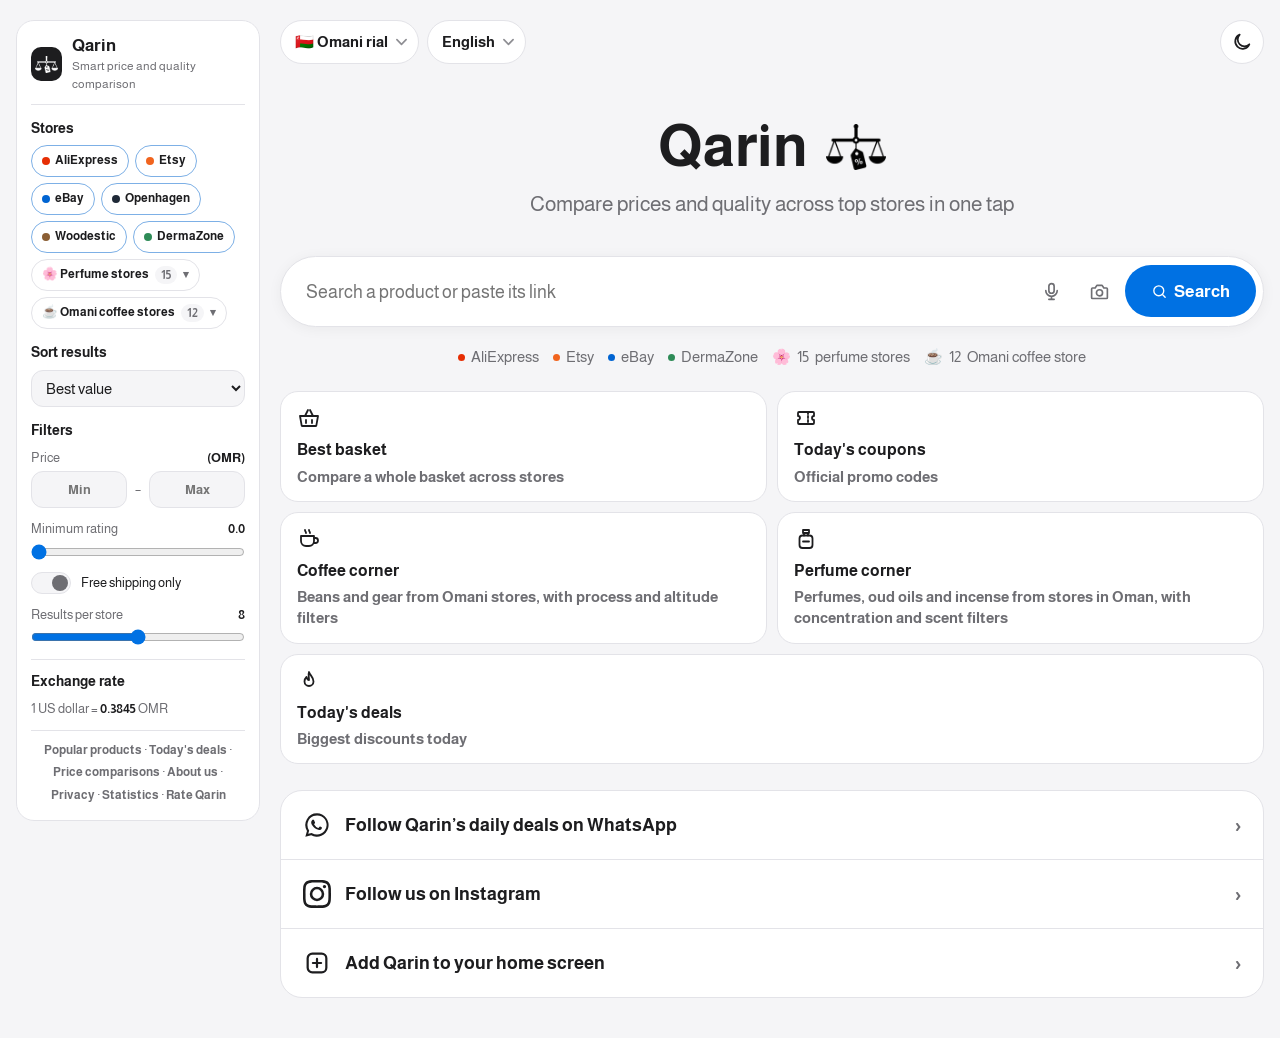
==== commit f686126b: "Remove the OpenSooq link (not a real store listing like the others) Co-Authored-By: Claude Opus 5.5 " ====
--- a/index.html
+++ b/index.html
@@ -627,8 +627,6 @@
 .vs-head { display: flex; align-items: center; justify-content: space-between; gap: 10px; flex-wrap: wrap; }
 .vs-head h2 { font-size: 17px; margin: 0; }
 .vs-head span { color: var(--muted); font-size: 13px; }
-.os-link { display: block; margin: 16px auto 4px; max-width: 560px; text-align: center; padding: 12px 16px; border: 1.5px dashed var(--line); border-radius: 16px; color: var(--fg); font-weight: 700; text-decoration: none; }
-.os-link:hover { border-color: var(--accent); color: var(--accent); }
 .vs-note { margin: 0; color: var(--muted); font-size: 13px; }
 .vs-row { display: grid; grid-auto-flow: column; grid-auto-columns: minmax(150px, 44%); gap: 10px; overflow-x: auto; scroll-snap-type: x mandatory; padding-bottom: 6px; -webkit-overflow-scrolling: touch; }
 @media (min-width: 760px) { .vs-row { grid-auto-columns: 190px; } }
@@ -4118,7 +4116,7 @@
     if (!list.length) {
       box.innerHTML = html + (state.priceMin != null || state.priceMax != null
         ? '<div class="empty">ما في منتجات بهالسعر. وسّع نطاق السعر أو امسحه.</div>'
-        : '<div class="empty">لا توجد منتجات تطابق الفلاتر الحالية. جرّب تقليل الحد الأدنى للتقييم أو إلغاء فلتر الشحن المجاني.</div>') + sooqLink();
+        : '<div class="empty">لا توجد منتجات تطابق الفلاتر الحالية. جرّب تقليل الحد الأدنى للتقييم أو إلغاء فلتر الشحن المجاني.</div>');
       return;
     }
     const sum = summarize(list);
@@ -4134,14 +4132,10 @@
       `<div><div class="tabs" role="tablist">${tabs.map(([k, l]) => `<button type="button" class="tab" role="tab" id="tab-${k}" aria-controls="panel-${k}" data-tab="${k}" aria-selected="${state.tab === k}">${l}</button>`).join('')}</div>
         <div class="panel${state.tab === 'cards' ? ' on' : ''}" id="panel-cards" role="tabpanel" aria-labelledby="tab-cards"><div class="grid">${ordered.map(productCard).join('')}</div>${moreN > 0 ? `<button type="button" class="tool-btn more-btn" data-more>عرض المزيد (<bdi class="num">${moreN}</bdi> منتج ثاني)</button>` : ''}</div>
         <div class="panel${state.tab === 'compare' ? ' on' : ''}" id="panel-compare" role="tabpanel" aria-labelledby="tab-compare">${platformsHtml(sum)}${barsHtml(sum)}</div>
-        <div class="panel${state.tab === 'table' ? ' on' : ''}" id="panel-table" role="tabpanel" aria-labelledby="tab-table">${tableHtml(list)}</div></div>` + sooqLink();
+        <div class="panel${state.tab === 'table' ? ' on' : ''}" id="panel-table" role="tabpanel" aria-labelledby="tab-table">${tableHtml(list)}</div></div>`;
     box.innerHTML = html;
   }
   // السوق المفتوح (إعلانات مستعمل في عُمان): ما عندهم واجهة للمنتجات، فنعطي رابط بحث بنفس الكلمة
-  function sooqLink() {
-    if (state.coffeeMode || state.perfMode || !state.query || /^https?:/i.test(state.query)) return '';
-    return `<a class="os-link" href="https://om.opensooq.com/ar/find?term=${encodeURIComponent(state.query)}" target="_blank" rel="noopener">🔁 تبيه مستعمل؟ شوف «${esc(state.query)}» في السوق المفتوح ↗</a>`;
-  }
 
   // ================= الأقسام =================
   const CATS = [
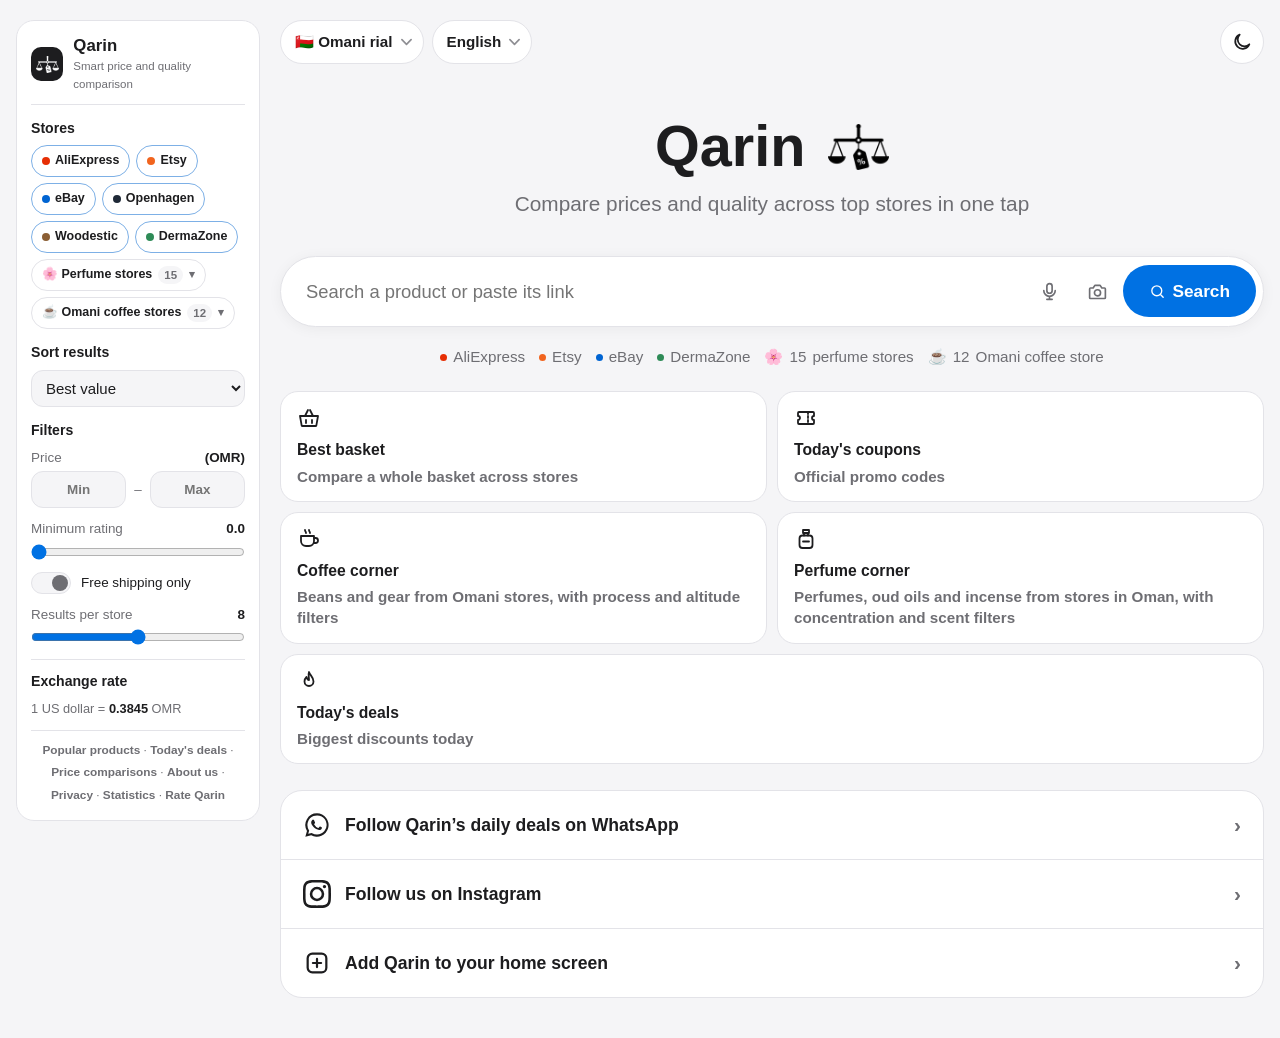
==== commit 25203ab4: "Security: CSP on every page, https-only product/image links from store feeds and saved items, admin " ====
--- a/index.html
+++ b/index.html
@@ -2,6 +2,8 @@
 <html lang="ar" dir="rtl">
 <head>
 <meta charset="utf-8">
+<meta http-equiv="Content-Security-Policy" content="default-src 'self'; script-src 'self' 'unsafe-inline' 'wasm-unsafe-eval' https://cdn.jsdelivr.net blob:; worker-src 'self' blob:; connect-src 'self' https://qarin-ebay.abtkar2011.workers.dev https://api.mymemory.translated.net https://open.er-api.com https://cdn.jsdelivr.net data: blob:; img-src 'self' https: data: blob:; style-src 'self' 'unsafe-inline' https://fonts.googleapis.com; font-src 'self' https://fonts.gstatic.com data:; media-src 'self' blob: mediastream:; manifest-src 'self'; object-src 'none'; base-uri 'self'; form-action 'self'">
+<meta name="referrer" content="strict-origin-when-cross-origin">
 <meta name="viewport" content="width=device-width,initial-scale=1,viewport-fit=cover">
 <meta name="mitgo-verification" content="ad1a1e9a-a5c5-4615-ae72-e39fe8fcf711" />
 <style>:root{color-scheme:light;box-sizing:border-box;padding-top:env(safe-area-inset-top,0px);padding-bottom:env(safe-area-inset-bottom,0px)}html{scroll-padding-top:env(safe-area-inset-top,0px)}body{margin:0;padding:0;font:14px -apple-system,BlinkMacSystemFont,sans-serif;background:#fff;color:#000}img{max-width:100%}[hidden]:not([hidden=until-found i]){display:none!important}</style>
@@ -497,6 +499,7 @@
 .wa-btn svg { width: 18px; height: 18px; color: var(--muted); }
 .wa-btn:hover { border-color: var(--muted); }
 .inst-bar { position: fixed; z-index: 65; left: 50%; bottom: calc(14px + env(safe-area-inset-bottom, 0px)); transform: translateX(-50%); width: min(560px, calc(100% - 24px)); display: flex; align-items: center; gap: 12px; padding: 12px 10px 12px 14px; border-radius: 20px; background: var(--glass); color: var(--fg); border: 1px solid var(--line); -webkit-backdrop-filter: saturate(180%) blur(20px); backdrop-filter: saturate(180%) blur(20px); box-shadow: 0 12px 40px rgba(0,0,0,.14); animation: ibIn .4s ease-out; direction: rtl; }
+body.inst-on { padding-bottom: calc(96px + env(safe-area-inset-bottom, 0px)); }
 .inst-bar img { width: 46px; height: 46px; border-radius: 11px; flex: none; }
 .inst-bar .ib-txt { flex: 1; min-width: 0; display: flex; flex-direction: column; gap: 2px; }
 .inst-bar b { font-size: 15px; }
@@ -1045,7 +1048,7 @@
     copper:      { name: 'Copper Roastery', color: '#B87333', text: '#FFFFFF', bar: '#B87333', tagline: 'محمصة عمانية: قهوة مختصة وأدوات',
                    url: q => 'https://copperroastery.com/?post_type=product&s=' + qp(q) },
     bunalqassab: { name: 'بن القصاب', color: '#7B4B2A', text: '#FFFFFF', bar: '#7B4B2A', tagline: 'محمصة عمانية: قهوة عمانية ومختصة',
-                   url: q => 'https://bunalqassab.com/shop?search=' + qp(q) },
+                   url: q => 'https://www.bunalqassab.com/ar/shop?search=' + qp(q) },
     spirithub:   { name: 'Spirit Hub', color: '#3A6B5A', text: '#FFFFFF', bar: '#3A6B5A', tagline: 'محمصة عمانية: قهوة مختصة ودريب',
                    url: () => 'https://www.spirithubcafe.com/om/shop' },
     souqalbon:   { name: 'سوق البن', color: '#5B3A29', text: '#FFFFFF', bar: '#5B3A29', tagline: 'متجر قهوة عماني: محاصيل محامص وأدوات',
@@ -4048,8 +4051,8 @@
       const pl = PLATFORMS[pk] || { name: pk, color: '#666', text: '#fff' };
       const sub = groups[pk].reduce((a, k) => a + (cart[k].price + (cart[k].ship || 0)) * cart[k].qty, 0); grand += sub;
       const rows = groups[pk].map(k => { const c = cart[k]; return `<div class="bk-row cart-row">
-          ${c.image ? `<img referrerpolicy="no-referrer" src="${esc(c.image)}" alt="">` : '<span style="font-size:26px;text-align:center">🛍️</span>'}
-          <div style="min-width:0"><a class="tt" href="${esc(c.url)}" target="_blank" rel="noopener noreferrer" title="${esc(c.title)}">${esc(c.title)}</a>
+          ${safeUrl(c.image) ? `<img referrerpolicy="no-referrer" src="${esc(safeUrl(c.image))}" alt="">` : '<span style="font-size:26px;text-align:center">🛍️</span>'}
+          <div style="min-width:0"><a class="tt" href="${esc(safeUrl(c.url) || '#')}" target="_blank" rel="noopener noreferrer" title="${esc(c.title)}">${esc(c.title)}</a>
             <div class="qty"><button type="button" data-qty="${esc(k)}" data-d="-1" aria-label="أنقص">−</button><b class="num">${c.qty}</b><button type="button" data-qty="${esc(k)}" data-d="1" aria-label="زِد">+</button>
             <button type="button" data-cart-del="${esc(k)}" aria-label="احذف">🗑️</button></div></div>
           <span class="pr">${money((c.price + (c.ship || 0)) * c.qty)}${c.ship ? '<br><small>مع الشحن</small>' : ''}</span></div>`; }).join('');
@@ -4066,7 +4069,7 @@
   function openStore(pk) {
     const ks = Object.keys(cart).filter(k => cart[k].platform === pk);
     let blocked = false;
-    ks.forEach((k, i) => { const w = window.open(cart[k].url, '_blank', 'noopener'); if (!w && i > 0) blocked = true; });
+    ks.forEach((k, i) => { const w = safeUrl(cart[k].url) && window.open(safeUrl(cart[k].url), '_blank', 'noopener'); if (!w && i > 0) blocked = true; });
     if (blocked) toast('المتصفح فتح أول منتج بس، استخدم «انسخ الروابط» للباقي');
   }
   async function copyStore(pk) {
@@ -4593,14 +4596,14 @@
   const SITE_URL = 'https://abtkar2011-bot.github.io/Qarin/';
   const INST_KEY = 'qarin.instHide';
   function hideInstBar(remember) {
-    $('instBar').hidden = true;
+    $('instBar').hidden = true; document.body.classList.remove('inst-on');
     if (remember) { try { localStorage.setItem(INST_KEY, String(Date.now())); } catch (e) { /* تجاهل */ } }
   }
   function maybeShowInstBar() {
     if (isStandalone() || document.querySelector('.modal.on')) return;
     let t = 0; try { t = +localStorage.getItem(INST_KEY) || 0; } catch (e) { /* تجاهل */ }
     if (Date.now() - t < 3 * 864e5) return;
-    $('instBar').hidden = false;
+    $('instBar').hidden = false; document.body.classList.add('inst-on');
   }
   function copySiteLink() {
     const done = () => toast('✅ تم نسخ الرابط');
@@ -4701,10 +4704,10 @@
     $('favList').innerHTML = keys.map(k => {
       const f = favs[k], diff = (f.last - f.saved) / f.saved * 100;
       const ch = Math.abs(diff) < 1 ? '<span class="muted">نفس السعر</span>' : diff < 0 ? `<span class="down">📉 نزل ${Math.abs(diff).toFixed(0)}%</span>` : `<span class="up">📈 ارتفع ${diff.toFixed(0)}%</span>`;
-      return `<div class="fav-row">${f.image ? `<img referrerpolicy="no-referrer" src="${esc(f.image)}" alt="">` : '<span style="font-size:28px;text-align:center">🛍️</span>'}
+      return `<div class="fav-row">${safeUrl(f.image) ? `<img referrerpolicy="no-referrer" src="${esc(safeUrl(f.image))}" alt="">` : '<span style="font-size:28px;text-align:center">🛍️</span>'}
         <div style="min-width:0"><div class="t" title="${esc(f.title)}">${esc(f.title)}</div>
         <div class="sub">${PLATFORMS[f.platform] ? PLATFORMS[f.platform].name : ''} · حفظته بـ ${money(f.saved)} · آخر سعر ${money(f.last)} · ${ch}</div></div>
-        <div class="acts">${f.q ? `<button type="button" data-fav-search="${esc(f.q)}">🔄 تحقق</button>` : ''}<a href="${esc(f.url)}" target="_blank" rel="noopener noreferrer">فتح ↗</a><button type="button" data-fav-del="${esc(k)}">🗑️</button></div></div>`;
+        <div class="acts">${f.q ? `<button type="button" data-fav-search="${esc(f.q)}">🔄 تحقق</button>` : ''}${safeUrl(f.url) ? `<a href="${esc(safeUrl(f.url))}" target="_blank" rel="noopener noreferrer">فتح ↗</a>` : ''}<button type="button" data-fav-del="${esc(k)}">🗑️</button></div></div>`;
     }).join('');
   }
   function toggleCmp(k) {
@@ -4778,7 +4781,7 @@
     const fromApp = new URLSearchParams(location.search).has('add');
     if (fromApp) { try { history.replaceState(null, '', location.pathname); } catch (e) { /* تجاهل */ } }
     if (fromApp && !isStandalone() && !IN_APP) {
-      if (IS_IOS) setTimeout(openInstall, 900); else setTimeout(() => { $('instBar').hidden = false; }, 900);
+      if (IS_IOS) setTimeout(openInstall, 900); else setTimeout(() => { $('instBar').hidden = false; document.body.classList.add('inst-on'); }, 900);
     } else setTimeout(maybeShowInstBar, 4000);
     $('favFab').addEventListener('click', () => { $('favFab').classList.remove('has-drop'); renderFavs(); openModal('favModal'); });
     $('cmpGo').addEventListener('click', () => { if (cmp.length >= 2) { renderCmp(); openModal('cmpModal'); } });
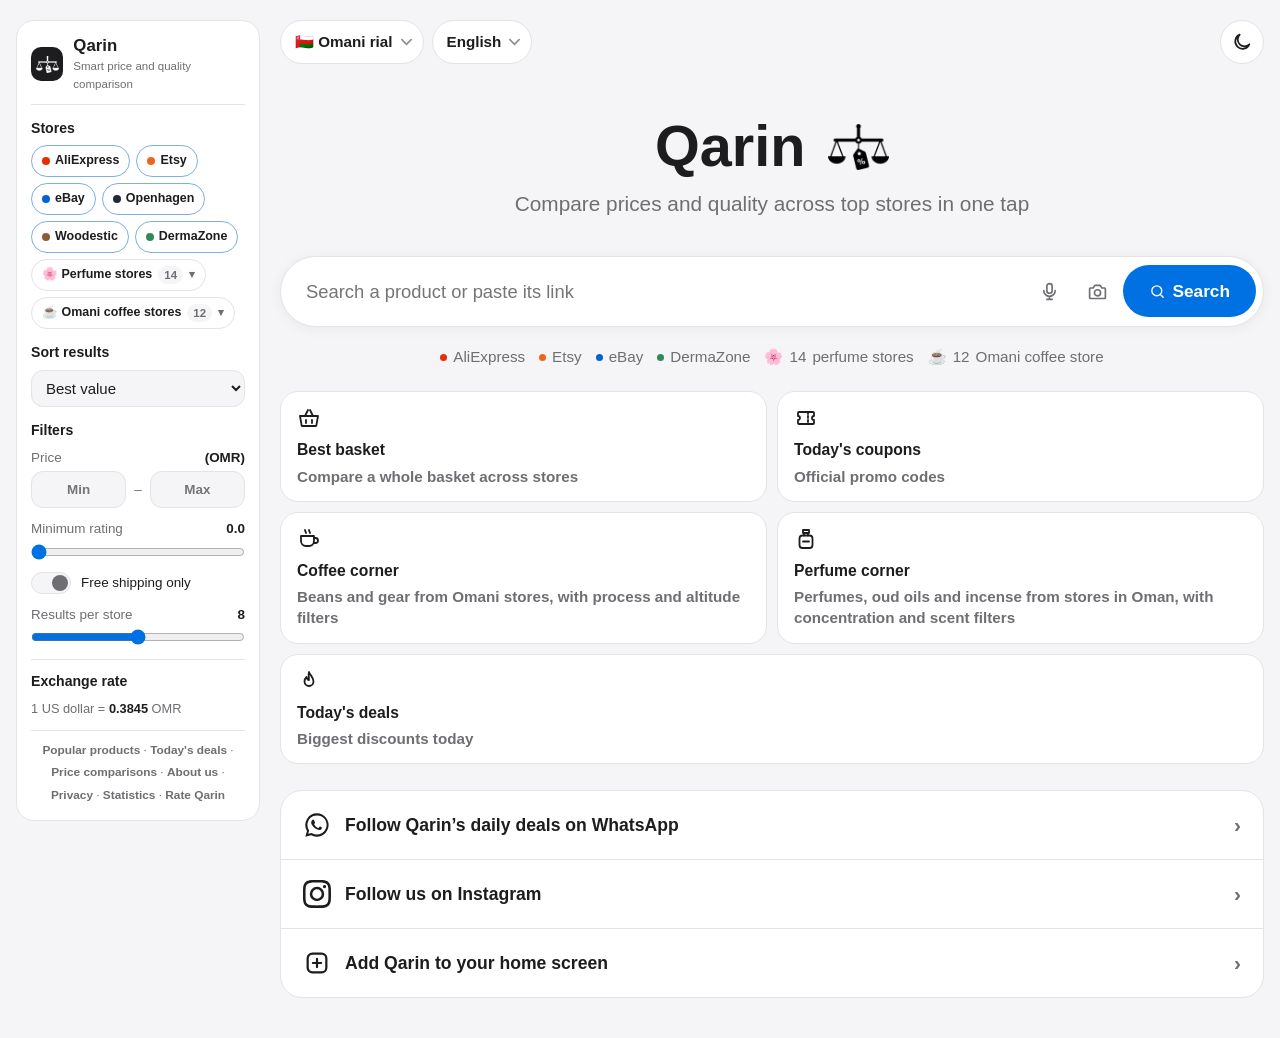
==== commit 6e36cf2e: "Remove Raydan (store closed on Zid): the site no longer asks for its empty files Co-Authored-By: Cla" ====
--- a/index.html
+++ b/index.html
@@ -1019,7 +1019,9 @@
   </div>
 </div>
 
-<script src="i18n.js"></script>
+<script>window.QARIN_LANGS = [["ar", "العربية"], ["en", "English"], ["fr", "Français"], ["es", "Español"], ["zh", "中文"], ["hi", "हिन्दी"], ["ur", "اردو"], ["ru", "Русский"], ["tr", "Türkçe"], ["id", "Bahasa Indonesia"]];
+// ملف الترجمة كبير (280 ك.ب): ما ننزله إلا إذا اللغة مو عربي
+(function () { var l = "ar"; try { l = localStorage.getItem("qarin.lang") || (navigator.language || "").slice(0, 2).toLowerCase(); } catch (e) { /* عادي */ } if (l !== "ar" && window.QARIN_LANGS.some(function (x) { return x[0] === l; })) document.write('<script src="i18n.js"><\/script>'); })();</script>
 <script>
 (() => {
   'use strict';
@@ -1088,8 +1090,6 @@
                     url: q => 'https://oudworlds.com/?post_type=product&s=' + qp(q) },
     artal:        { name: 'أرتال', color: '#6D597A', text: '#FFFFFF', bar: '#6D597A', tagline: 'عطور عربية فاخرة',
                     url: q => 'https://artalofficial.com/?post_type=product&s=' + qp(q) },
-    raydan:       { name: 'ريدان', color: '#9C6644', text: '#FFFFFF', bar: '#9C6644', tagline: 'عطور ولبان عماني ومنتجات للجسم',
-                    url: () => 'https://raydanuae.com/ar-om/' },
     ibraq:        { name: 'إبراق', color: '#334E68', text: '#FFFFFF', bar: '#334E68', tagline: 'عطور وأطقم هدايا',
                     url: () => 'https://oman.ibraqperfumes.com/ar' },
     almajed:      { name: 'الماجد للعود', color: '#5C3D2E', text: '#FFFFFF', bar: '#5C3D2E', tagline: 'عطور ودهن عود ومعمول',
@@ -1242,7 +1242,13 @@
 
   // ================= اللغات: نترجم النصوص العربية في الصفحة حسب اللغة المختارة =================
   const LANGS = window.QARIN_LANGS || [['ar', 'العربية']];
-  const I18N = window.QARIN_I18N || {};
+  let I18N = window.QARIN_I18N || {};
+  // لو بدأ بالعربي وبعدين غيّر اللغة: ننزل ملف الترجمة وقتها
+  function ensureI18n() {
+    if (window.QARIN_I18N) { I18N = window.QARIN_I18N; return Promise.resolve(); }
+    return new Promise(res => { const s = document.createElement('script'); s.src = 'i18n.js'; s.onload = s.onerror = () => res(); document.head.appendChild(s); })
+      .then(() => { I18N = window.QARIN_I18N || {}; I18N_BARE = null; });
+  }
   const LIDX = { en: 0, fr: 1, es: 2, zh: 3, hi: 4, ur: 5, ru: 6, tr: 7, id: 8 };
   const RTL_LANGS = new Set(['ar', 'ur']);
   let LANG = 'ar';
@@ -1333,8 +1339,9 @@
     }
     trTree(document.body);
   }
-  function setLang(l) {
+  async function setLang(l) {
     if (!LANGS.some(x => x[0] === l)) l = 'ar';
+    if (l !== 'ar') await ensureI18n();
     LANG = l;
     try { localStorage.setItem('qarin.lang', l); } catch (e) { /* التخزين غير متاح */ }
     $('langSel').value = l;
@@ -2102,7 +2109,6 @@
     boulevard: Object.assign({ file: 'data/p/boulevard.json' }, PERF_FEED, { dupeRe: /(^|[\s\-–|])sadeem\b/i }),
     oudworlds: Object.assign({ file: 'data/p/oudworlds.json' }, PERF_FEED, { dupeAny: true }),
     artal: Object.assign({ file: 'data/p/artal.json' }, PERF_FEED),
-    raydan: Object.assign({ file: 'data/p/raydan.json' }, PERF_FEED),
     ibraq: Object.assign({ file: 'data/p/ibraq.json' }, PERF_FEED),
     almajed: Object.assign({ file: 'data/p/almajed.json' }, PERF_FEED),
     nawader: Object.assign({ file: 'data/p/nawader.json' }, PERF_FEED, { perUsd: () => 3.6725 }),
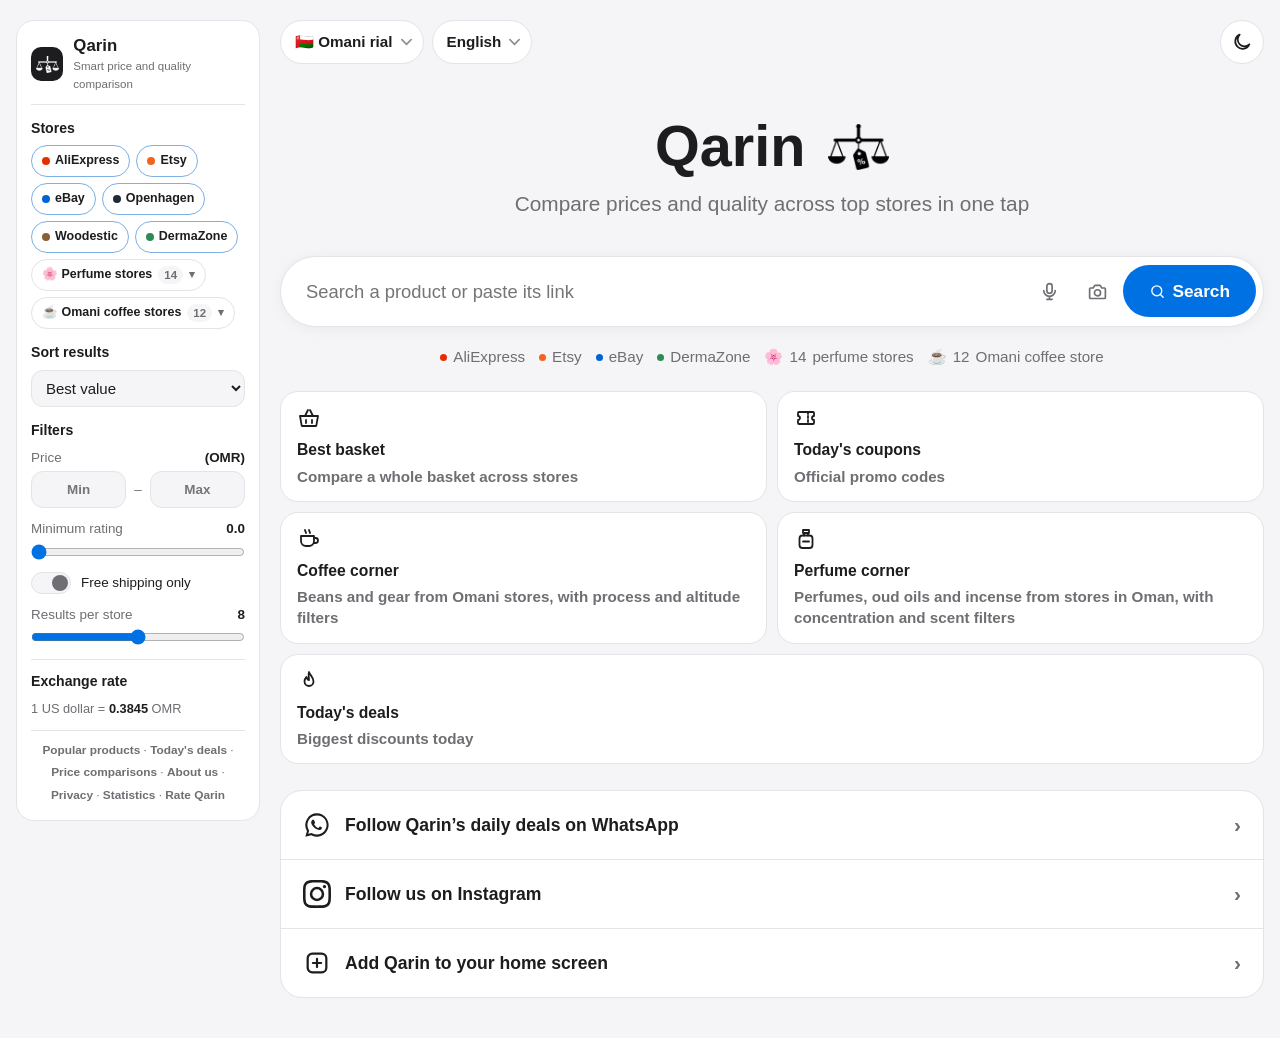
==== commit ce20650c: "Coffee: beans filter no longer shows capsules (store capsule categories and Arabic 'اكس بودس' / 'كاب" ====
--- a/index.html
+++ b/index.html
@@ -2079,7 +2079,7 @@
     pkinds: { perfume: new Set(['perfume', 'oil', 'mist', 'set']), perfumes: new Set(['perfume', 'oil', 'mist', 'set']), fragrance: new Set(['perfume', 'oil', 'mist', 'set']), fragrances: new Set(['perfume', 'oil', 'mist', 'set']),
       incense: new Set(['bakhoor']), bakhoor: new Set(['bakhoor']) } };
   const PARTNER_FEEDS = {
-    vperfumes: Object.assign({ file: 'data/p/vperfumes.json', aff: 'https://wbbsv.com/g/ax1gp3o9dz683a5815ddbe59cac899/' }, PERF_FEED),
+    vperfumes: Object.assign({ file: 'data/p/vperfumes.json' }, PERF_FEED, { aff: 'https://wbbsv.com/g/ax1gp3o9dz683a5815ddbe59cac899/' }),  // aff بعد PERF_FEED عشان ما ينمسح
     // متاجر Admitad العالمية الصغيرة: تطلع بس لما البحث عن شي يبيعونه
     openhagen: { file: 'data/p/openhagen.json', perUsd: () => 1, aff: 'https://plrvq.com/g/4dcmqmvxpp683a5815dd0ad4f263fe/',
       gate: /(guitar|ukulele|bass|violin|wall ?mount|hanger|speaker|record|vinyl|جيتار|قيتار|غيتار|يوكوليلي|حامل|تعليق|معلاق|سماعة|مكبر صوت|اسطوان|ديكور)/i, generic: /^(products?|original)$/, titleOnly: true },
@@ -2251,6 +2251,10 @@
     let p7 = 0; for (const [day, v] of arr) if (day <= d.day - 7) p7 = c(v);
     return [d.day - d.since, Math.min(...vals), Math.max(...vals), p7, ...arr.flatMap(([day, v]) => [d.day - day, c(v)])];
   }
+  // علامة قارِن في روابط المتاجر (بدون أفلييت): المتجر يشوف في إحصائياته إن الزيارة والطلب جوه من قارِن
+  const UTM_KEYS = ['utm_source', 'utm_medium', 'utm_campaign'];
+  const withUtm = u => { try { const x = new URL(u); if (!x.searchParams.has('utm_source')) { x.searchParams.set('utm_source', 'qarin'); x.searchParams.set('utm_medium', 'referral'); x.searchParams.set('utm_campaign', 'price_compare'); } return x.toString(); } catch (e) { return u; } };
+  const noUtm = u => { try { const x = new URL(u); UTM_KEYS.forEach(k => x.searchParams.delete(k)); return x.toString(); } catch (e) { return u; } };
   // منتج من سطر في ملف المتجر الشريك (البحث بالكلمات والبحث بنفس الشكل يستخدمونه)
   function partnerProduct(k, row) {
     const F = PARTNER_FEEDS[k], [t, price, img, url, tags, orig, rate, nrev] = row;
@@ -2259,7 +2263,7 @@
     const free = !!(PARTNER_INFO[k] && PARTNER_INFO[k].freeOverOmr && usd * OMR_PER_USD >= PARTNER_INFO[k].freeOverOmr - 1e-9);
     const rated = rate > 0 && nrev > 0;  // تقييم حقيقي من صفحة المنتج (Spirit Hub)
     const p = { platform: k, title: t, price: usd, unrated: !rated, partner: true, rating: rated ? rate : PRIOR_RATING, reviews: rated ? nrev : 0,
-      url: safeUrl(F.aff ? F.aff + '?ulp=' + encodeURIComponent(url) : url), image: safeUrl(img) || placeholder('🛍️', makeRng(k, t)),
+      url: safeUrl(F.aff ? F.aff + '?ulp=' + encodeURIComponent(url) : withUtm(url)), image: safeUrl(img) || placeholder('🛍️', makeRng(k, t)),
       original: orig > price ? orig / F.perUsd() : null, orders: null, shipping: '', freeShip: free, nativePrice: null, real: true,
       shipCost: free ? 0 : null, total: usd, score: 0, adj: 0, badges: [], rawUrl: url };
     p.hist = partnerHist(k, url, F);
@@ -3273,7 +3277,7 @@
   // «قهوة» في أول الاسم أو «قهوة مختصة/عربية…» = محصول، بس «حصيرة لركن القهوة» أداة
   const CF_BEAN_AR2 = /^(ال)?قهوه(\s|$)|(^|[\s(\-])(ال)?قهوه\s+(مختصه|عربيه|عمانيه|تركيه|سعوديه|يمنيه|خليجيه|اثيوبيه|كولومبيه|برازيليه|كينيه|مقطره|فلتر|اسبريسو|سوداء|بالهيل|بالزعفران|مطحونه|محمصه|حبوب|منزوعه|نجديه|حجازيه|شقراء)(\s|$)/;
   const CF_GRAMS = /\d+\s*(g|gm|gr|grams?|kg|جرام|غرام|جم|كيلو|كجم)(?![a-z؀-ۿ])/i;
-  const CF_CAPS = /(capsules?|\bpods?\b|nespresso|dolce gusto)/i, CF_CAPS_AR = cfW('كبسوله|كبسولات|كبسولتين|نسبريسو|نيسبريسو|نيسبرسو');
+  const CF_CAPS = /(capsules?|\bpods?\b|nespresso|dolce gusto)/i, CF_CAPS_AR = cfW('كبسوله|كبسولات|كبسولتين|كابسول|كابسوله|كابسولات|بودس|بودز|نسبريسو|نيسبريسو|نيسبرسو|نسبرسو');
   const CF_CAPS_NOT = /(machine|holder|stand|refill|reusable|dispenser|drawer|organi[sz]er|portafilter|adapt[eo]r|basket)/i, CF_CAPS_NOT_AR = cfW('مكينه|ماكينه|حامل|ستاند|اعاده التعبئه|اعاده تعبئه|درج|منظم');
   const CF_DRIP = /(drip (bags?|box|coffee|pack)|\bufo\b|\bdrip\b)/i, CF_DRIP_AR = cfW('دريب|اظرف|ظرف|اكياس تقطير|قهوه مقطره جاهزه');
   const CF_TURK = /turkish/i, CF_TURK_AR = cfW('تركي|تركيه');
@@ -3311,6 +3315,8 @@
     }
     if (CF_SERVE.test(t) || CF_SERVE_AR.test(tn)) return 'other';
     if (has(CF_CAPS, CF_CAPS_AR) && !has(CF_CAPS_NOT, CF_CAPS_NOT_AR)) return 'capsule';
+    // قسم المتجر «كبسولات القهوة» / «Capsules» (اسم قسم قصير مو وصف): كبسولات حتى لو العنوان «Brazil Espresso Classic» أو «اكس بودس - إثيوبيا»
+    if (!has(CF_CAPS_NOT, CF_CAPS_NOT_AR) && normalize(text).split(' | ').slice(1).some(g => g.length <= 40 && /(^|\s)(كبسولات|كبسوله|capsules?|pods)(\s|$)/.test(g) && !/(مكين|ماكين|machine|holder|حامل)/.test(g))) return 'capsule';
     if (CF_GIFT.test(t)) return 'other';
     const origin = CF_ORIGINS.some(c => c.re.test(t) || c.re.test(tn));
     // «إثيوبيا قوجي – V60» محصول مو قمع: اسم البلد في العنوان يغلب الأدوات الخفيفة
@@ -4652,12 +4658,12 @@
   async function favAutoCheck() {
     const keys = Object.keys(favs).filter(k => PARTNER_FEEDS[favs[k].platform]);
     if (!keys.length) return;
-    const raw = u => { try { const x = new URL(u); return x.searchParams.get('ulp') || u; } catch (e) { return u; } };
+    const raw = u => { try { const x = new URL(u); return noUtm(x.searchParams.get('ulp') || u); } catch (e) { return u; } };
     const drops = [];
     for (const k of keys) {
       const f = favs[k], F = PARTNER_FEEDS[f.platform], d = await loadPartner(f.platform);
       if (!d || !Array.isArray(d.items)) continue;
-      const u = raw(f.url), row = d.items.find(r => r[3] === u);
+      const u = raw(f.url), row = d.items.find(r => r[3] === u || noUtm(r[3]) === u);
       if (!row || !(row[1] > 0)) continue;
       const now = row[1] / F.perUsd();
       if (Math.abs(now - f.last) / f.last >= 0.01 && now < f.last) drops.push([f, f.last, now]);
